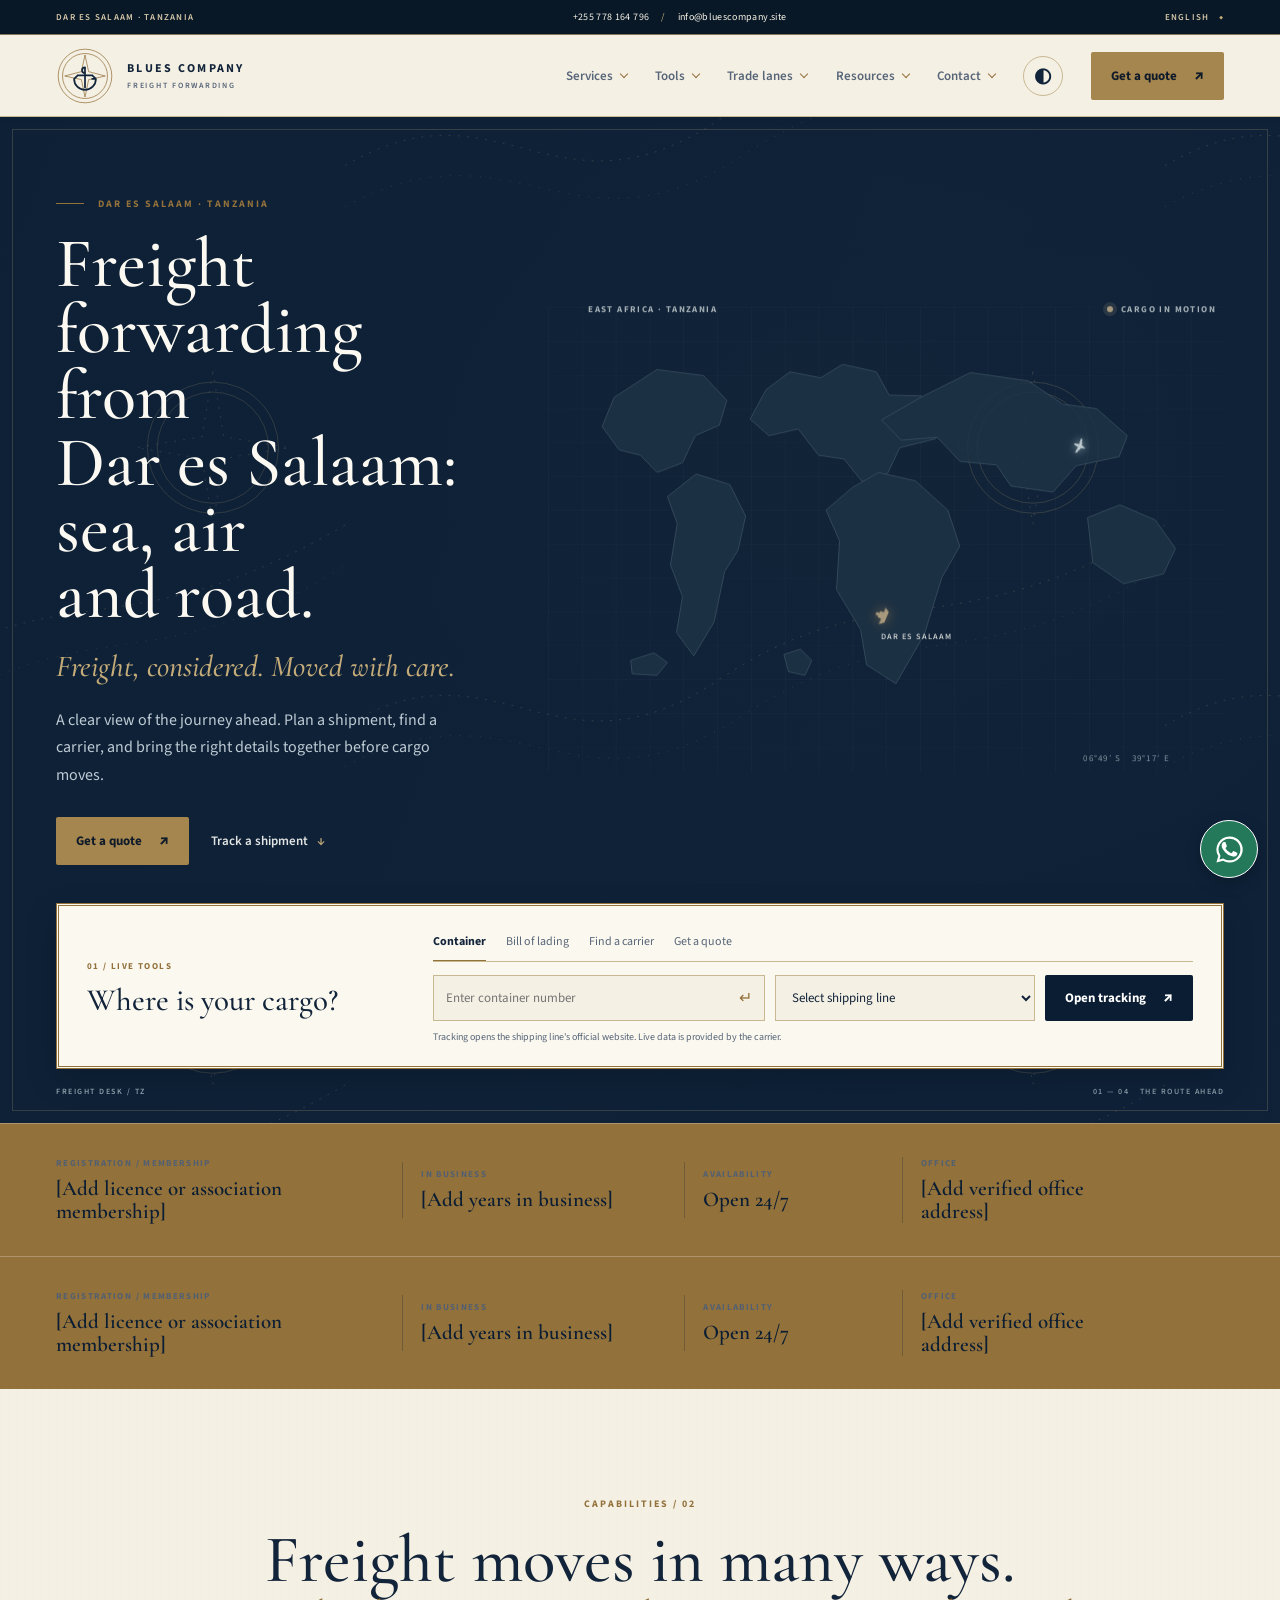
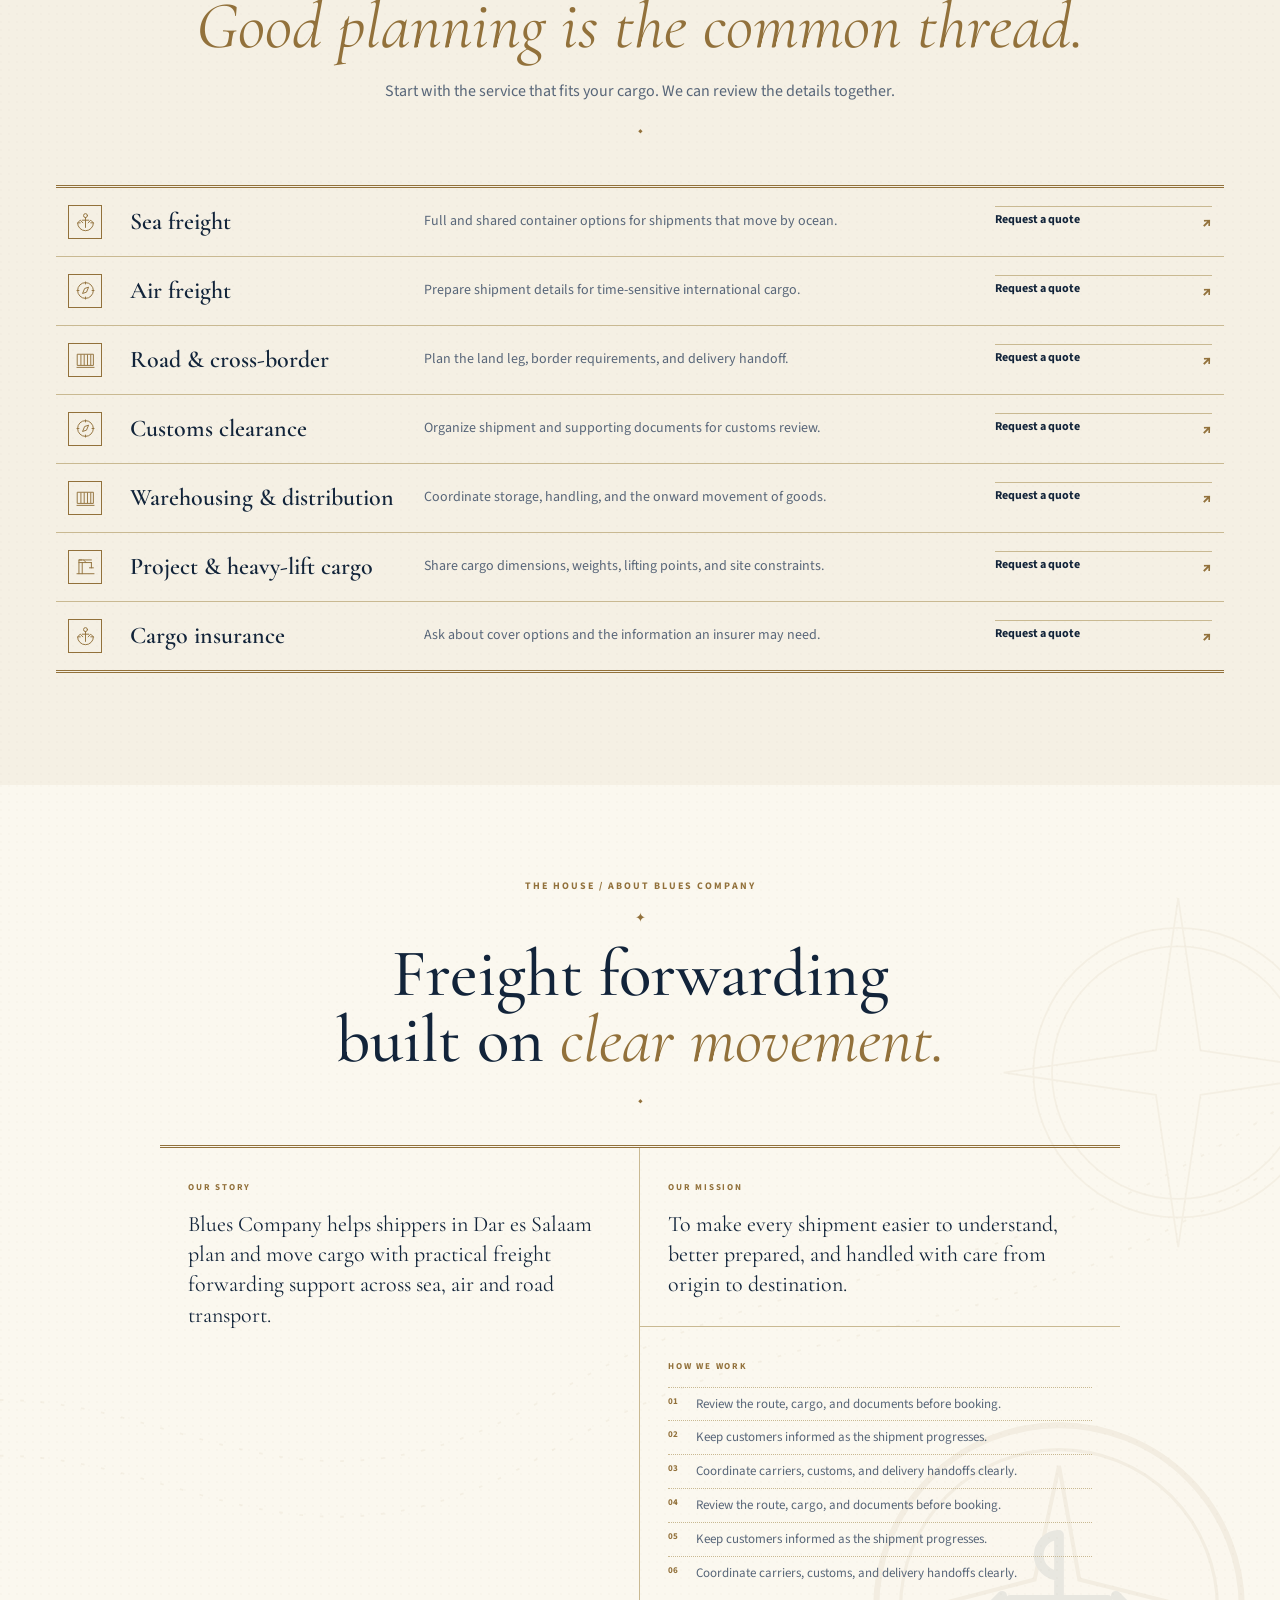
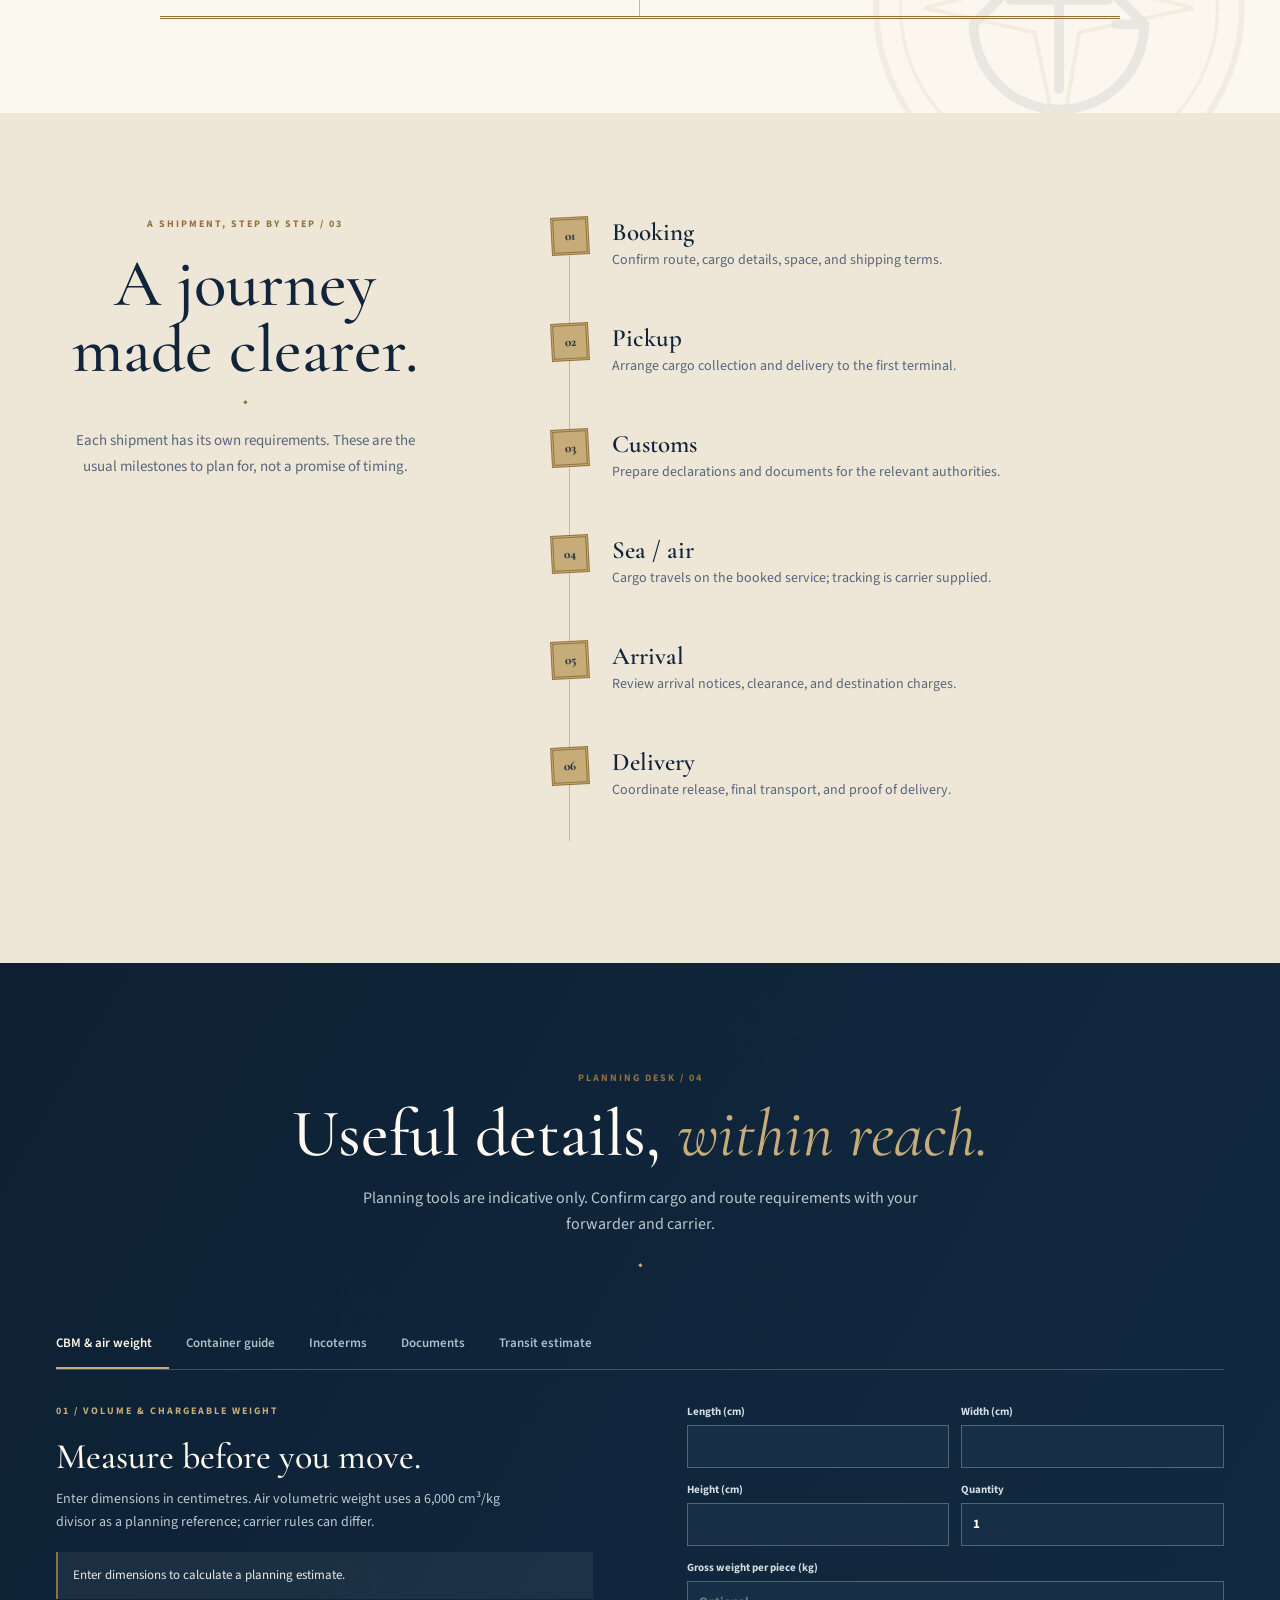
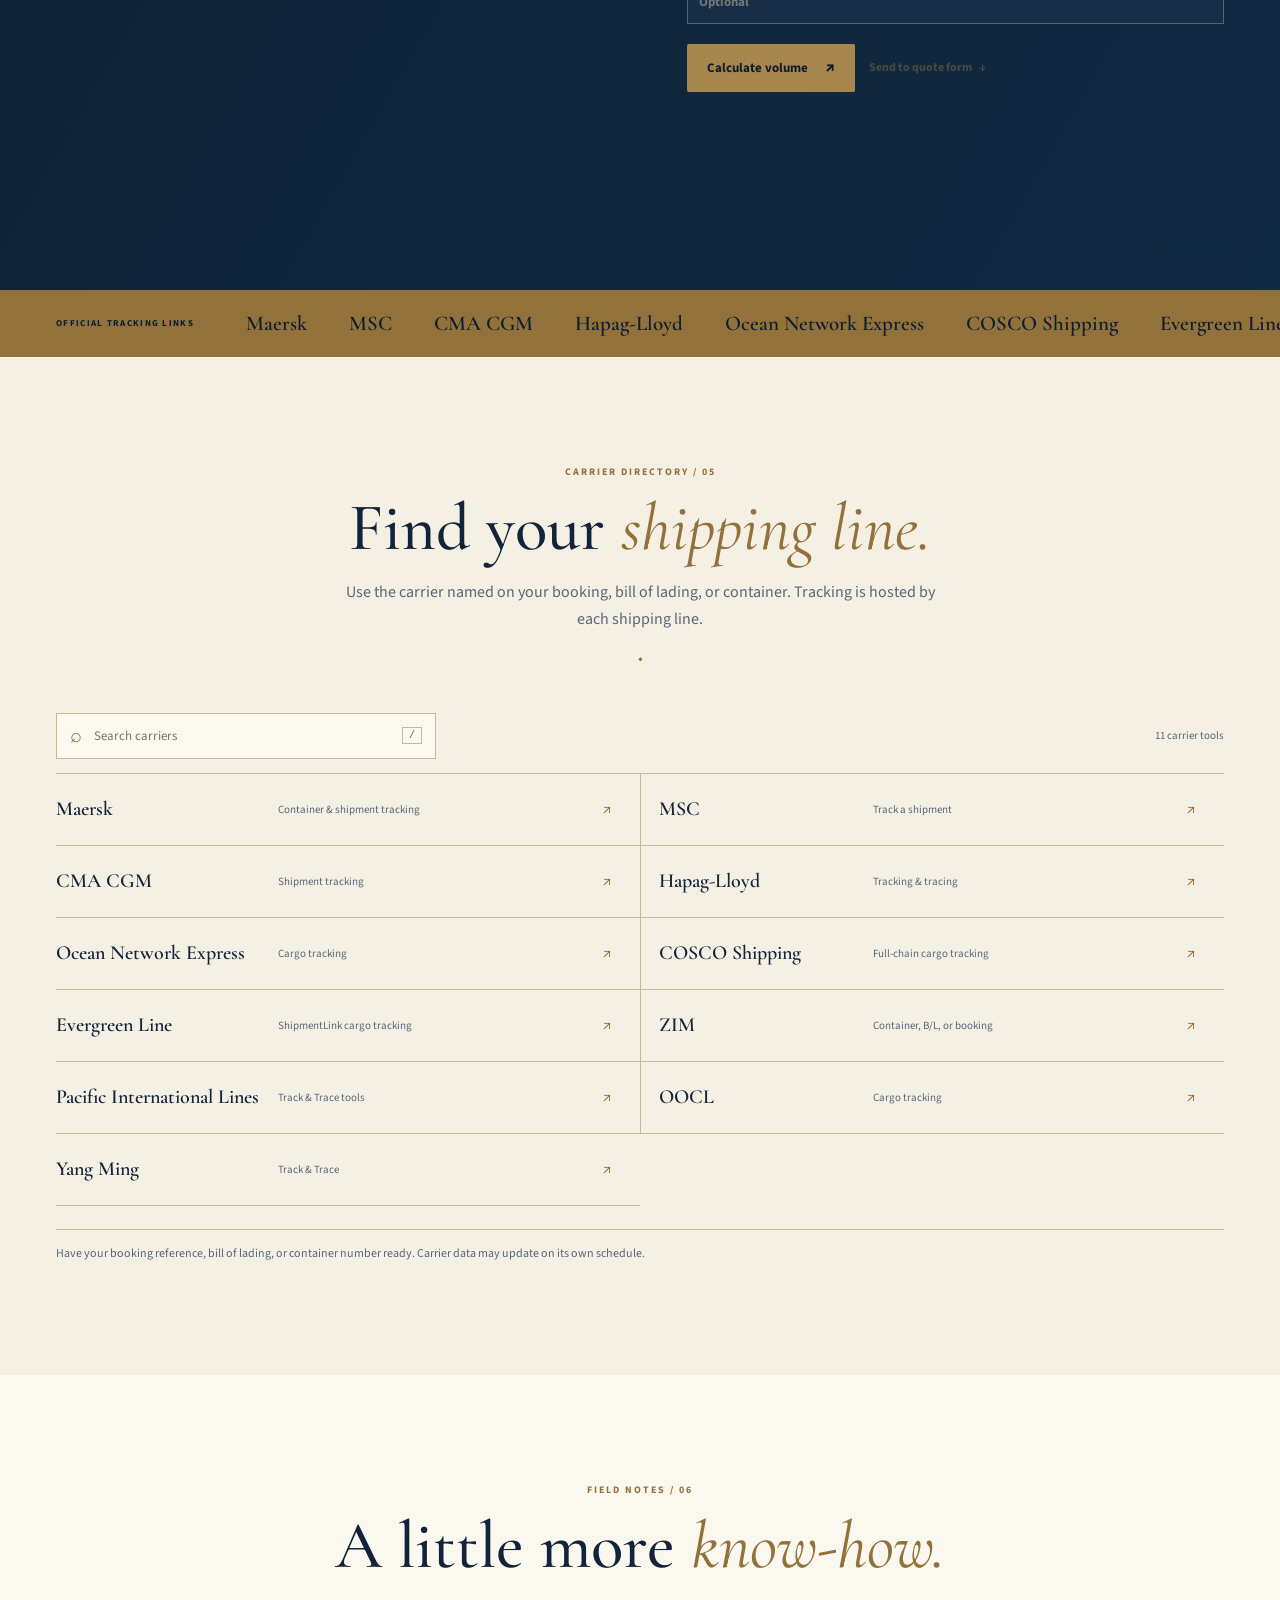
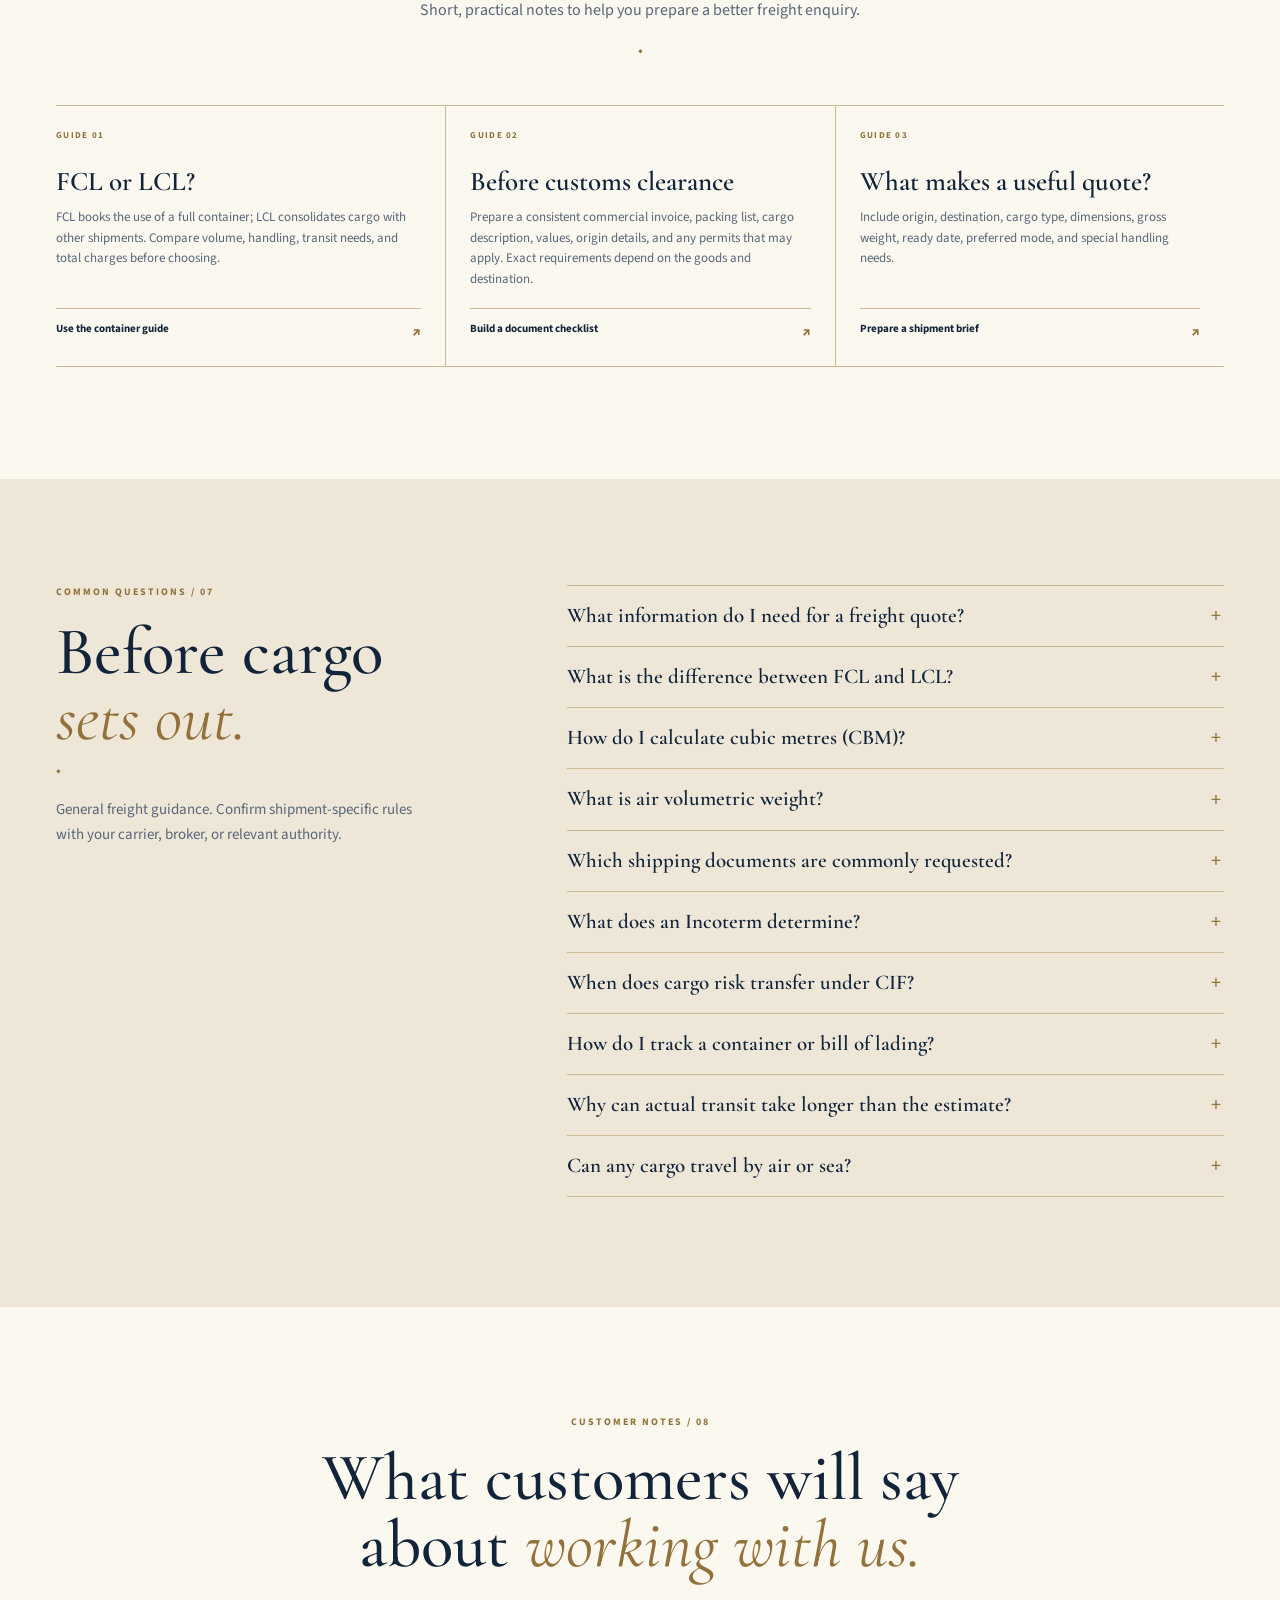
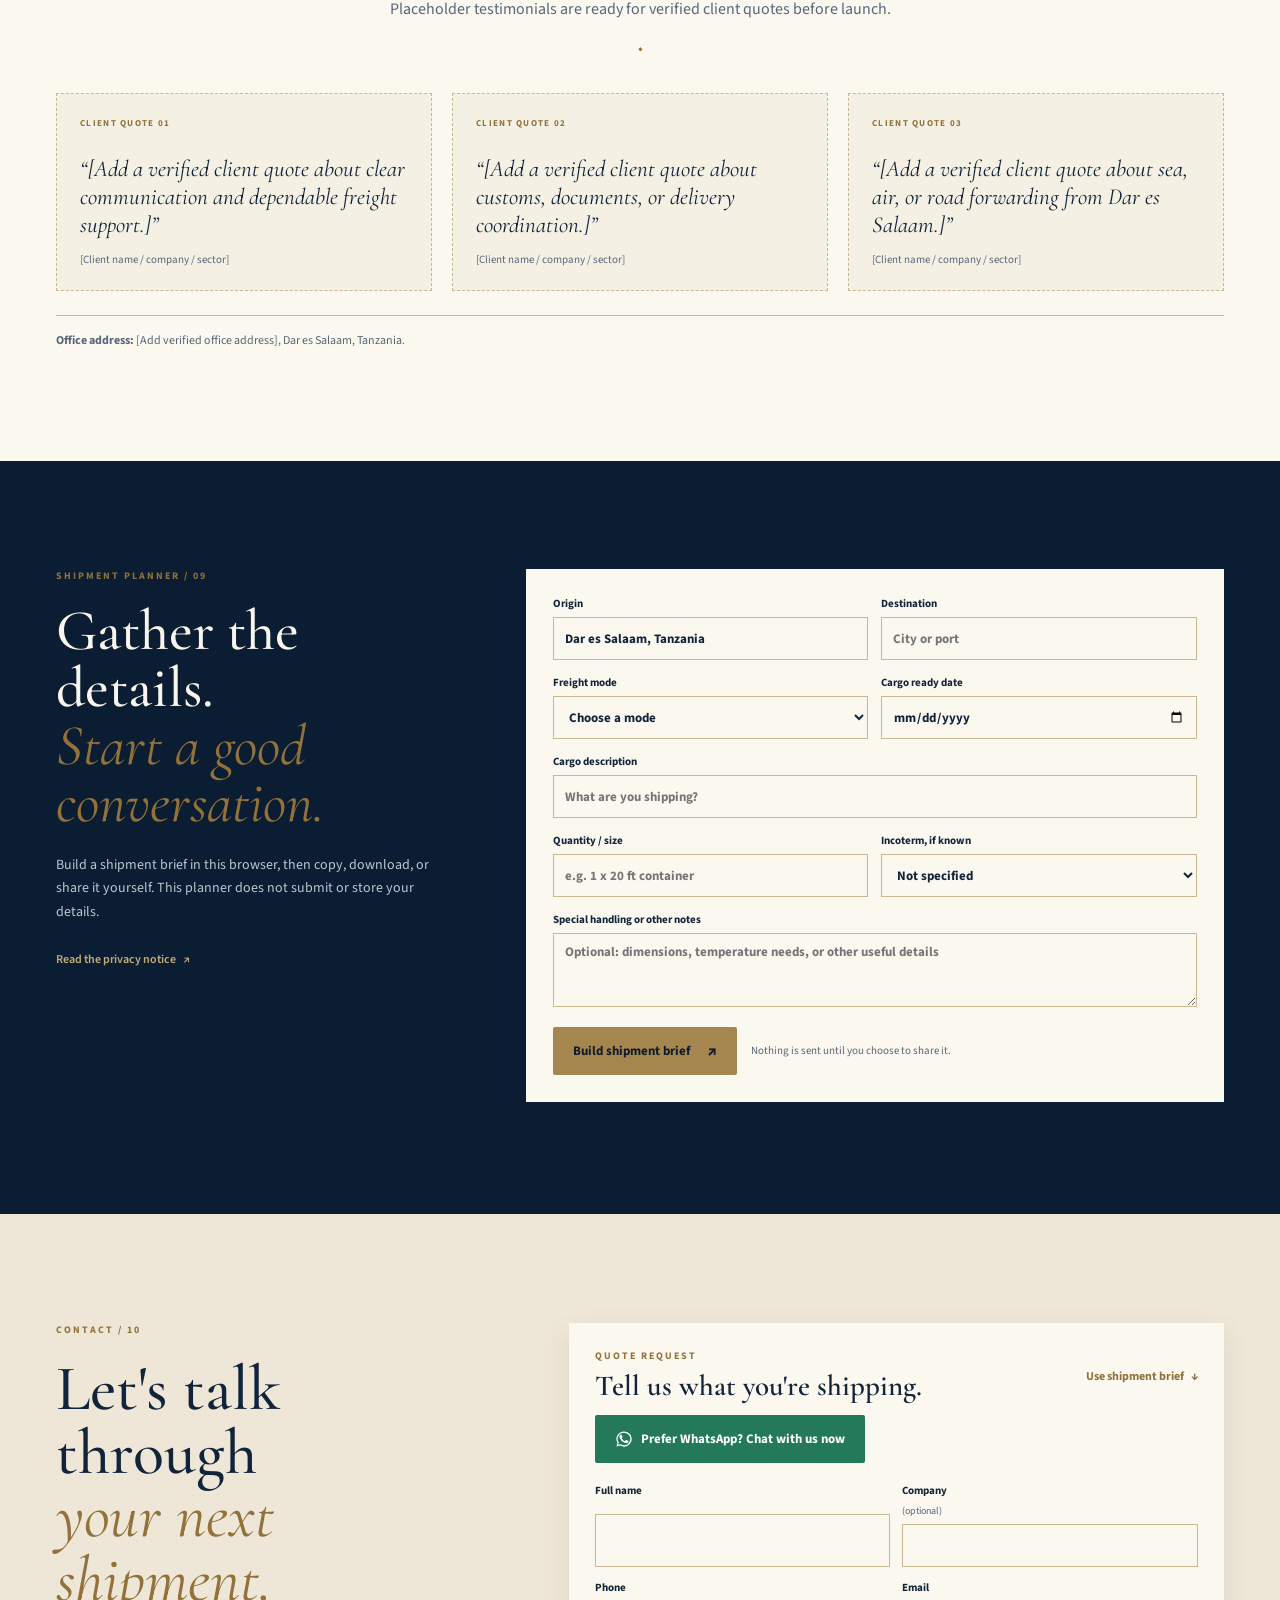
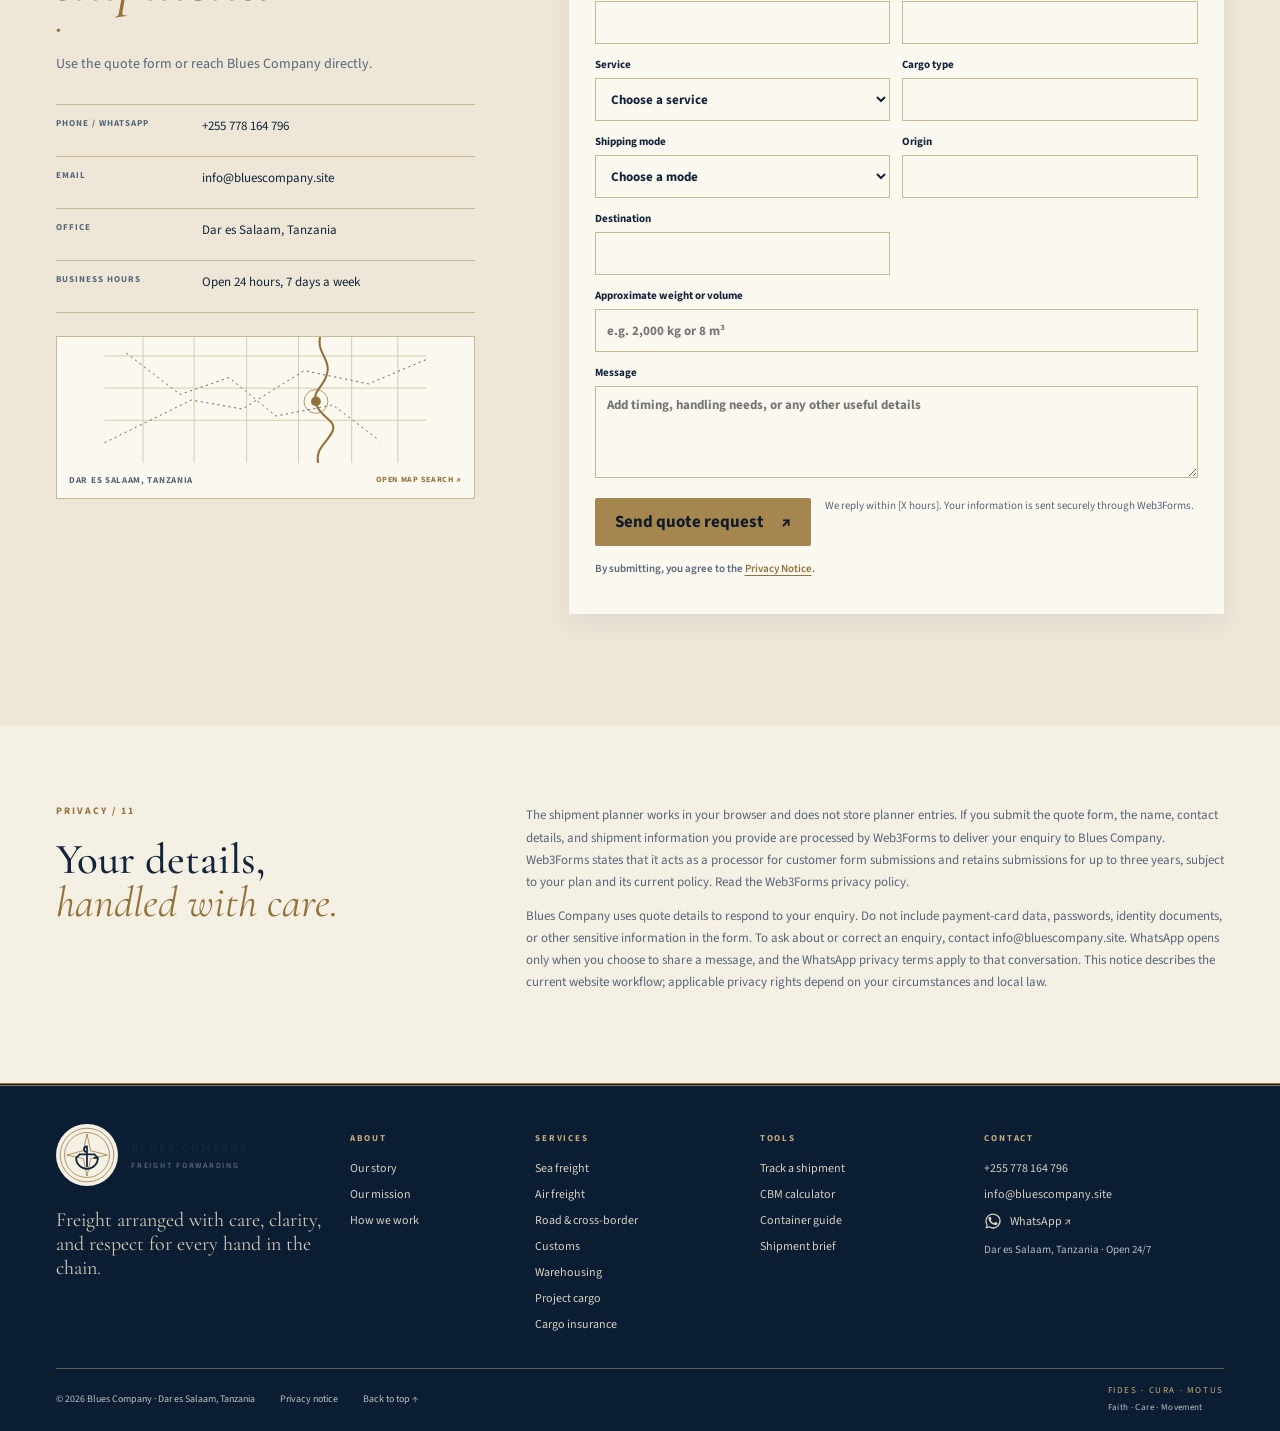
==== index.html @ 4d6bc615 "Update Blues Company freight forwarding website" ====
<!doctype html>
<html lang="en">
  <head>
    <meta charset="utf-8">
    <meta name="viewport" content="width=device-width, initial-scale=1">
    <meta name="theme-color" content="#0b1d32">
    <meta name="description" content="Freight forwarding from Dar es Salaam, Tanzania: sea, air and road freight, customs clearance, warehousing, project cargo and shipment planning with Blues Company.">
    <link rel="canonical" href="https://bluescompany.site/">
    <meta property="og:type" content="website">
    <meta property="og:url" content="https://bluescompany.site/">
    <meta property="og:title" content="Freight Forwarding Dar es Salaam | Sea, Air &amp; Road | Blues Company">
    <meta property="og:description" content="Freight forwarding from Dar es Salaam: sea, air and road freight, customs clearance and shipment planning.">
    <meta property="og:image" content="https://bluescompany.site/images/bc-mark.svg">
    <meta name="twitter:card" content="summary">
    <meta name="twitter:title" content="Freight Forwarding Dar es Salaam | Blues Company">
    <meta name="twitter:description" content="Sea, air and road freight forwarding from Dar es Salaam, Tanzania.">
    <meta name="twitter:image" content="https://bluescompany.site/images/bc-mark.svg">
    <title>Freight Forwarding Dar es Salaam | Sea, Air &amp; Road | Blues Company</title>
    <link rel="icon" type="image/svg+xml" href="data:image/svg+xml,%3Csvg xmlns='http://www.w3.org/2000/svg' viewBox='0 0 64 64'%3E%3Ccircle cx='32' cy='32' r='29' fill='%230b1d32' stroke='%23b28e4c' stroke-width='2'/%3E%3Ccircle cx='32' cy='32' r='24' fill='none' stroke='%23d9c08b'/%3E%3Cpath d='M32 7 36 25 54 32 36 36 32 57 28 36 10 32 28 25Z' fill='none' stroke='%23d9c08b' stroke-width='1.5'/%3E%3Cpath d='M32 23v22m-7-14h14m-7-8a3 3 0 1 0 0 6m-11 5a11 11 0 0 0 22 0h-4m-18 0 4-4m18 4-4-4' fill='none' stroke='%23fffefa' stroke-width='2' stroke-linecap='round' stroke-linejoin='round'/%3E%3C/svg%3E">
    <link rel="preconnect" href="https://fonts.googleapis.com">
    <link rel="preconnect" href="https://fonts.gstatic.com" crossorigin>
    <link href="https://fonts.googleapis.com/css2?family=Cormorant+Garamond:wght@400;500;600;700&family=Source+Sans+3:wght@400;500;600;700&display=swap" rel="stylesheet">
    <link rel="stylesheet" href="styles.css">
    <script src="script.js" defer></script>
    <script type="application/ld+json">
      {
        "@context":"https://schema.org",
        "@graph":[
          {"@type":"LocalBusiness","@id":"https://bluescompany.site/#business","name":"Blues Company","url":"https://bluescompany.site/","description":"Freight forwarding from Dar es Salaam, Tanzania by sea, air and road.","telephone":"+255778164796","email":"info@bluescompany.site","image":"https://bluescompany.site/images/bc-mark.svg","address":{"@type":"PostalAddress","streetAddress":"[Add verified office address]","addressLocality":"Dar es Salaam","addressCountry":"TZ"},"openingHours":"Mo-Su 00:00-23:59","priceRange":"$$"},
          {"@type":"FAQPage","mainEntity":[
            {"@type":"Question","name":"What information do I need for a freight quote?","acceptedAnswer":{"@type":"Answer","text":"Share origin and destination, cargo description, package count, dimensions, gross weight, ready date, desired mode, and any handling or delivery requirements."}},
            {"@type":"Question","name":"What is the difference between FCL and LCL?","acceptedAnswer":{"@type":"Answer","text":"FCL means booking a container for one shipper's cargo. LCL combines smaller consignments from different shippers in a shared container. Availability, handling, cost, and transit vary by lane."}},
            {"@type":"Question","name":"How do I calculate cubic metres (CBM)?","acceptedAnswer":{"@type":"Answer","text":"Convert each package's length, width, and height to metres, multiply them, then multiply by the number of identical packages. Add package volumes together for the shipment total."}},
            {"@type":"Question","name":"How do I track a container or bill of lading?","acceptedAnswer":{"@type":"Answer","text":"Identify the shipping line from your booking or transport document, then enter the reference on that carrier's official tracking portal. This site links to carrier tools but does not provide live tracking data."}},
            {"@type":"Question","name":"Why can actual transit take longer than the estimate?","acceptedAnswer":{"@type":"Answer","text":"Port congestion, vessel schedules, transshipment, weather, customs processing, inspections, and inland delivery can affect total time."}}
          ]}
        ]
      }
    </script>
  </head>
  <body>
    <a class="skip-link" href="#main">Skip to content</a>
    <div class="page-loader" id="page-loader" aria-hidden="true"><img src="images/bc-mark.svg" alt=""><span>BLUES COMPANY</span><i></i></div>
    <div class="topbar"><div class="page-wrap topbar-inner"><span class="topbar-note">DAR ES SALAAM · TANZANIA</span><div class="topbar-contact"><a href="tel:+255778164796">+255 778 164 796</a><span aria-hidden="true">/</span><a href="mailto:info@bluescompany.site">info@bluescompany.site</a></div><span class="topbar-locale" aria-label="Current language: English">ENGLISH <i aria-hidden="true">◆</i></span></div></div>
    <header class="site-header" id="top">
      <a class="wordmark" href="#home" aria-label="Blues Company home"><svg class="house-crest" viewBox="0 0 80 80" role="img" aria-label="Blues Company compass and anchor crest"><circle class="crest-outer" cx="40" cy="40" r="37"/><circle class="crest-inner" cx="40" cy="40" r="31"/><path class="crest-compass" d="m40 11 5 23 23 6-23 5-5 24-5-24-23-5 23-6z"/><path class="crest-anchor" d="M40 28v28m-9-17h18m-9-11a4 4 0 1 0 0 8m-15 8a15 15 0 0 0 30 0h-5m-25 0 5-5m25 5-5-5"/></svg><span><strong>BLUES COMPANY</strong><small>FREIGHT FORWARDING</small></span></a>
      <button class="menu-toggle" id="menu-toggle" type="button" aria-expanded="false" aria-controls="site-nav" aria-label="Open navigation"><span></span><span></span></button>
      <nav class="site-nav" id="site-nav" aria-label="Main navigation">
        <details class="nav-mega"><summary>Services</summary><div class="mega-panel"><div><small>FREIGHT SERVICES</small><a href="#sea-freight">Sea freight</a><a href="#air-freight">Air freight</a><a href="#road-cross-border">Road &amp; cross-border</a></div><div><small>SUPPORT</small><a href="#customs-clearance">Customs clearance</a><a href="#warehousing-distribution">Warehousing &amp; distribution</a><a href="#project-cargo">Project &amp; insurance</a></div><p>Forwarding support for sea, air, road, customs, storage, and specialist cargo.</p></div></details>
        <details class="nav-mega"><summary>Tools</summary><div class="mega-panel"><div><small>PLAN &amp; TRACK</small><a href="#track">Carrier tracking</a><a href="#tools">CBM calculator</a><a href="#tools">Container guide</a></div><div><small>PREPARE</small><a href="#shipment-brief">Shipment brief</a><a href="#tools">Documents checklist</a><a href="#contact">Quote request</a></div><p>Practical references for preparing a clear quote request.</p></div></details>
        <details class="nav-mega"><summary>Trade lanes</summary><div class="mega-panel"><div><small>ROUTE PLANNING</small><a href="#contact">Ask about a route</a><a href="#carriers">Carrier directory</a></div><div><small>SHIPMENT MODES</small><a href="#sea-freight">Sea freight</a><a href="#air-freight">Air freight</a><a href="#road-cross-border">Road &amp; cross-border</a></div><p>Share your origin and destination for a route review.</p></div></details>
        <details class="nav-mega"><summary>Resources</summary><div class="mega-panel"><div><small>FIELD NOTES</small><a href="#about">About Blues Company</a><a href="#resources">Freight guides</a></div><div><small>ANSWERS</small><a href="#faq">Frequently asked questions</a><a href="#privacy">Privacy notice</a></div><p>General freight guidance. Confirm shipment-specific details with your carrier and broker.</p></div></details>
        <details class="nav-mega contact-mega"><summary>Contact</summary><div class="mega-panel"><div><small>CALL / WHATSAPP</small><a href="tel:+255778164796">+255 778 164 796</a><a href="https://wa.me/255778164796" target="_blank" rel="noopener noreferrer">Chat on WhatsApp ↗</a></div><div><small>EMAIL</small><a href="mailto:info@bluescompany.site">info@bluescompany.site</a><a href="#contact">Quote request form ↓</a></div><p>Reach Blues Company in Dar es Salaam, Tanzania.</p></div></details>
        <button class="theme-toggle" id="theme-toggle" type="button" aria-label="Switch to dark theme" title="Switch theme"><span aria-hidden="true">◐</span></button>
        <a class="button button-gold nav-quote" href="#contact">Get a quote <span aria-hidden="true">↗</span></a>
      </nav>
    </header>
    <main id="main">
      <section class="hero" id="home" aria-labelledby="hero-title">
        <div class="hero-inner page-wrap">
          <div class="hero-copy" data-reveal><p class="eyebrow"><span class="eyebrow-rule"></span> DAR ES SALAAM · TANZANIA</p><h1 id="hero-title">Freight forwarding from<br>Dar es Salaam: sea, air<br>and road.<span class="hero-subline">Freight, considered. Moved with care.</span></h1><p class="hero-intro">A clear view of the journey ahead. Plan a shipment, find a carrier, and bring the right details together before cargo moves.</p><div class="hero-actions"><a class="button button-gold" href="#contact">Get a quote <span aria-hidden="true">↗</span></a><a class="quiet-link" href="#track">Track a shipment <span aria-hidden="true">↓</span></a></div></div>
          <div class="hero-visual" id="hero-visual" aria-label="Illustrative map centered on Dar es Salaam, Tanzania"><div class="map-caption"><span>EAST AFRICA · TANZANIA</span><span class="live-mark"><i></i> CARGO IN MOTION</span></div>
            <svg class="trade-map" viewBox="0 0 900 620" role="img" aria-labelledby="map-title map-desc" preserveAspectRatio="xMidYMid meet"><title id="map-title">Illustrated map of global freight routes</title><desc id="map-desc">Stylized continent shapes centered on East Africa; no specific trade lanes are shown.</desc><defs><pattern id="map-grid" width="45" height="45" patternUnits="userSpaceOnUse"><path d="M45 0H0V45" fill="none" stroke="currentColor" stroke-opacity=".12" stroke-width="1"/></pattern></defs><rect width="900" height="620" fill="url(#map-grid)"/><g class="land-mass"><path d="M88 120 145 83 207 91 238 124 228 157 196 171 179 207 145 220 123 197 95 190 72 159Z"/><path d="m197 222 45 14 21 42-10 45-18 29-14 67-27 45-23-31 8-48-16-42 9-55-13-36Z"/><path d="m290 110 32-24 41 8 29-18 45 10 17 31 43 1 32 22-13 35-48 12-16 34-34 11-24-30-34-5-27-35-39 9-25-22Z"/><path d="m405 240 35-20 49 11 43 39 16 48-24 42-23 75-38 66-39-25-8-47-32-53 4-65-18-41Z"/><path d="m498 119 64-32 77 11 46 31 45 6 41 36-11 28-57 12-31 35-56-8-19-28-49-5-30-32-48 4-26-27Z"/><path d="m718 280 43-17 47 20 27 38-16 34-53 13-41-28Z"/><path d="m110 470 31-10 18 13-14 17-33-2Z"/><path d="m314 462 22-7 15 15-9 20-22-5Z"/></g><g class="route-layer" fill="none"><path class="trade-route sea-route" data-route="dar-dubai" d="M443 410 C472 342 520 268 587 208"/><path class="trade-route sea-route" data-route="shanghai-dar" d="M708 185 C680 252 614 322 540 373 S475 407 443 410"/><path class="trade-route air-route" data-route="dar-dubai" d="M443 410 Q515 282 587 208"/><path class="trade-route sea-route route-secondary" data-route="europe-dar" d="M394 188 C416 260 436 340 443 410"/></g><g class="port-markers"><circle cx="443" cy="410" r="6"/><circle cx="587" cy="208" r="6"/><circle cx="708" cy="185" r="6"/><circle cx="394" cy="188" r="6"/></g><g class="map-labels"><text x="443" y="442">DAR ES SALAAM</text><text x="596" y="198">DUBAI</text><text x="716" y="179">SHANGHAI</text><text x="352" y="176">EUROPE</text></g><g class="moving-vessel" aria-hidden="true"><path d="M-12 2h24l-4 6h-15zM-4-3h9v5h-9zM-2-7h4v4h-4z"/></g><g class="moving-aircraft" aria-hidden="true"><path d="m0-8 2 6 8 3v2L2 2 1 8h-2l-1-6-8 1V1l8-3 2-6z"/></g></svg><div class="visual-coordinate">06°49′ S &nbsp; 39°17′ E</div>
          </div>
        </div>
        <div class="hero-track page-wrap" id="track" data-reveal>
          <div class="track-title"><span class="track-index">01 / LIVE TOOLS</span><h2>Where is your cargo?</h2></div>
          <div class="track-workspace">
            <div class="track-tabs" role="tablist" aria-label="Choose tracking method">
              <button type="button" class="track-tab is-active" id="tab-container" role="tab" aria-selected="true" aria-controls="tracking-form" data-track-mode="container">Container</button>
              <button type="button" class="track-tab" id="tab-bl" role="tab" aria-selected="false" aria-controls="tracking-form" data-track-mode="bl">Bill of lading</button>
              <button type="button" class="track-tab" id="tab-carrier" role="tab" aria-selected="false" aria-controls="tracking-form" data-track-mode="carrier">Find a carrier</button>
              <button type="button" class="track-tab" id="tab-quote" role="tab" aria-selected="false" aria-controls="quote-shortcut" data-track-mode="quote">Get a quote</button>
            </div>
            <form class="tracking-form" id="tracking-form" role="tabpanel" aria-labelledby="tab-container">
              <label class="tracking-reference" for="tracking-reference"><span class="sr-only" id="tracking-label">Container number</span><input id="tracking-reference" name="reference" placeholder="Enter container number" autocomplete="off"><span class="input-corner" aria-hidden="true">↵</span></label>
              <label class="tracking-carrier" for="tracking-carrier"><span class="sr-only">Shipping line</span><select id="tracking-carrier" name="carrier"><option value="">Select shipping line</option></select></label>
              <button class="button button-navy" type="submit">Open tracking <span aria-hidden="true">↗</span></button>
            </form>
            <div class="quote-track-panel" id="quote-shortcut" role="tabpanel" aria-labelledby="tab-quote" hidden><p>Share your route and cargo details to start a quote request.</p><a class="button button-gold" href="#contact">Go to quote form <span aria-hidden="true">↓</span></a></div>
            <p class="track-disclaimer" id="tracking-status" role="status">Tracking opens the shipping line's official website. Live data is provided by the carrier.</p>
          </div>
        </div>
        <div class="hero-bottom page-wrap"><span>FREIGHT DESK / TZ</span><span>01 — 04 &nbsp; THE ROUTE AHEAD</span></div>
      </section>

      <section class="trust-strip" aria-label="Blues Company trust details">
        <div class="page-wrap trust-grid">
          <div><span class="trust-label">REGISTRATION / MEMBERSHIP</span><strong>[Add licence or association membership]</strong></div>
          <div><span class="trust-label">IN BUSINESS</span><strong>[Add years in business]</strong></div>
          <div><span class="trust-label">AVAILABILITY</span><strong>Open 24/7</strong></div>
          <div><span class="trust-label">OFFICE</span><strong>[Add verified office address]</strong></div>
        </div>
      </section>

      <section class="trust-strip" aria-label="Blues Company trust details">
        <div class="page-wrap trust-grid">
          <div><span class="trust-label">REGISTRATION / MEMBERSHIP</span><strong>[Add licence or association membership]</strong></div>
          <div><span class="trust-label">IN BUSINESS</span><strong>[Add years in business]</strong></div>
          <div><span class="trust-label">AVAILABILITY</span><strong>Open 24/7</strong></div>
          <div><span class="trust-label">OFFICE</span><strong>[Add verified office address]</strong></div>
        </div>
      </section>
      <section class="section services-section" id="services" aria-labelledby="services-title"><div class="page-wrap"><div class="section-heading" data-reveal><p class="eyebrow">CAPABILITIES / 02</p><h2 id="services-title">Freight moves in many ways.<br><em>Good planning is the common thread.</em></h2><p class="section-lede">Start with the service that fits your cargo. We can review the details together.</p></div><div class="service-grid">
        <article class="service-card service-anchor" id="sea-freight" data-reveal><span class="service-icon">01</span><h3>Sea freight</h3><p>Full and shared container options for shipments that move by ocean.</p><button class="service-quote" type="button" data-service="Sea freight">Request a quote <span>↗</span></button></article><article class="service-card service-anchor" id="air-freight" data-reveal><span class="service-icon">02</span><h3>Air freight</h3><p>Prepare shipment details for time-sensitive international cargo.</p><button class="service-quote" type="button" data-service="Air freight">Request a quote <span>↗</span></button></article><article class="service-card service-anchor" id="road-cross-border" data-reveal><span class="service-icon">03</span><h3>Road &amp; cross-border</h3><p>Plan the land leg, border requirements, and delivery handoff.</p><button class="service-quote" type="button" data-service="Road and cross-border transport">Request a quote <span>↗</span></button></article><article class="service-card service-anchor" id="customs-clearance" data-reveal><span class="service-icon">04</span><h3>Customs clearance</h3><p>Organize shipment and supporting documents for customs review.</p><button class="service-quote" type="button" data-service="Customs clearance">Request a quote <span>↗</span></button></article><article class="service-card service-anchor" id="warehousing-distribution" data-reveal><span class="service-icon">05</span><h3>Warehousing &amp; distribution</h3><p>Coordinate storage, handling, and the onward movement of goods.</p><button class="service-quote" type="button" data-service="Warehousing and distribution">Request a quote <span>↗</span></button></article><article class="service-card service-anchor" id="project-cargo" data-reveal><span class="service-icon">06</span><h3>Project &amp; heavy-lift cargo</h3><p>Share cargo dimensions, weights, lifting points, and site constraints.</p><button class="service-quote" type="button" data-service="Project and heavy-lift cargo">Request a quote <span>↗</span></button></article><article class="service-card service-anchor" id="cargo-insurance" data-reveal><span class="service-icon">07</span><h3>Cargo insurance</h3><p>Ask about cover options and the information an insurer may need.</p><button class="service-quote" type="button" data-service="Cargo insurance">Request a quote <span>↗</span></button></article>
      </div></div></section>
      <section class="about-section section" id="about" aria-labelledby="about-title"><div class="page-wrap"><div class="section-heading section-heading-centered" data-reveal><p class="eyebrow">THE HOUSE / ABOUT BLUES COMPANY</p><span class="ornament" aria-hidden="true">✦</span><h2 id="about-title">Freight forwarding built on <em>clear movement.</em></h2></div><div class="about-ledger"><div class="about-story"><span class="ledger-label">OUR STORY</span><p id="about-story">Blues Company helps shippers in Dar es Salaam plan and move cargo with practical freight forwarding support across sea, air and road transport.</p></div><div class="about-mission"><span class="ledger-label">OUR MISSION</span><p id="about-mission">To make every shipment easier to understand, better prepared, and handled with care from origin to destination.</p></div><div class="about-promises"><span class="ledger-label">HOW WE WORK</span><ol id="about-promises"><li>Review the route, cargo, and documents before booking.</li><li>Keep customers informed as the shipment progresses.</li><li>Coordinate carriers, customs, and delivery handoffs clearly.</li></ol></div></div></div></section>
      <section class="journey-section" id="how-it-works" aria-labelledby="journey-title"><div class="page-wrap journey-layout"><div class="journey-intro" data-reveal><p class="eyebrow">A SHIPMENT, STEP BY STEP / 03</p><h2 id="journey-title">A journey made clearer.</h2><p>Each shipment has its own requirements. These are the usual milestones to plan for, not a promise of timing.</p></div><ol class="journey-timeline" id="journey-timeline"><li data-reveal><span>01</span><div><h3>Booking</h3><p>Confirm route, cargo details, space, and shipping terms.</p></div></li><li data-reveal><span>02</span><div><h3>Pickup</h3><p>Arrange cargo collection and delivery to the first terminal.</p></div></li><li data-reveal><span>03</span><div><h3>Customs</h3><p>Prepare declarations and documents for the relevant authorities.</p></div></li><li data-reveal><span>04</span><div><h3>Sea / air</h3><p>Cargo travels on the booked service; tracking is carrier supplied.</p></div></li><li data-reveal><span>05</span><div><h3>Arrival</h3><p>Review arrival notices, clearance, and destination charges.</p></div></li><li data-reveal><span>06</span><div><h3>Delivery</h3><p>Coordinate release, final transport, and proof of delivery.</p></div></li></ol></div></section>
      <section class="tool-suite" id="tools" aria-labelledby="tools-title"><div class="page-wrap"><div class="section-heading section-heading-light" data-reveal><p class="eyebrow">PLANNING DESK / 04</p><h2 id="tools-title">Useful details, <em>within reach.</em></h2><p class="section-lede">Planning tools are indicative only. Confirm cargo and route requirements with your forwarder and carrier.</p></div>
        <div class="tool-nav" role="tablist" aria-label="Freight planning tools"><button class="tool-tab is-active" role="tab" aria-selected="true" aria-controls="tool-cbm" id="tool-tab-cbm" data-tool="cbm">CBM &amp; air weight</button><button class="tool-tab" role="tab" aria-selected="false" aria-controls="tool-containers" id="tool-tab-containers" data-tool="containers">Container guide</button><button class="tool-tab" role="tab" aria-selected="false" aria-controls="tool-incoterms" id="tool-tab-incoterms" data-tool="incoterms">Incoterms</button><button class="tool-tab" role="tab" aria-selected="false" aria-controls="tool-checklist" id="tool-tab-checklist" data-tool="checklist">Documents</button><button class="tool-tab" role="tab" aria-selected="false" aria-controls="tool-transit" id="tool-tab-transit" data-tool="transit">Transit estimate</button></div>
        <div class="tool-panels">
          <section class="tool-panel is-active" id="tool-cbm" role="tabpanel" aria-labelledby="tool-tab-cbm"><div class="tool-copy"><p class="eyebrow">01 / VOLUME &amp; CHARGEABLE WEIGHT</p><h3>Measure before you move.</h3><p>Enter dimensions in centimetres. Air volumetric weight uses a 6,000 cm³/kg divisor as a planning reference; carrier rules can differ.</p><div class="tool-result" id="cbm-result" role="status" aria-live="polite">Enter dimensions to calculate a planning estimate.</div></div><form class="tool-form" id="cbm-form"><div class="field-grid"><label>Length (cm)<input name="length" type="number" min="1" step="any" required></label><label>Width (cm)<input name="width" type="number" min="1" step="any" required></label><label>Height (cm)<input name="height" type="number" min="1" step="any" required></label><label>Quantity<input name="quantity" type="number" min="1" step="1" value="1" required></label><label class="span-wide">Gross weight per piece (kg)<input name="weight" type="number" min="0" step="any" placeholder="Optional"></label></div><div class="tool-actions"><button class="button button-gold" type="submit">Calculate volume <span>↗</span></button><button class="text-button" type="button" id="cbm-send" disabled>Send to quote form <span>↓</span></button></div></form></section>
          <section class="tool-panel" id="tool-containers" role="tabpanel" aria-labelledby="tool-tab-containers" hidden><div class="tool-copy"><p class="eyebrow">02 / CONTAINER GUIDE</p><h3>Choose a starting size.</h3><p>Interior measurements and usable volume vary by manufacturer. Allow for packing, door clearance, weight limits, and cargo shape.</p><label class="select-label" for="container-helper">Approximate shipment volume</label><select id="container-helper"><option value="">Choose volume</option><option value="15">Up to 15 m³</option><option value="28">15–28 m³</option><option value="55">28–55 m³</option><option value="70">55–70 m³</option><option value="90">More than 70 m³</option></select><p class="tool-result" id="container-recommendation" role="status" aria-live="polite">A rough guide only. Ask a forwarder to check weight and loading.</p></div><div class="container-options"><article><svg viewBox="0 0 180 64" role="img" aria-label="20 foot container diagram"><rect x="4" y="12" width="130" height="39"/><path d="M18 13v37m13-37v37m13-37v37m13-37v37m13-37v37m13-37v37m13-37v37m13-37v37m13-37v37"/><path d="M134 12h29v39h-29"/></svg><h4>20 ft standard</h4><p>About 33 m³ internal volume</p><small>Approx. 5.9 × 2.35 × 2.39 m</small></article><article><svg viewBox="0 0 180 64" role="img" aria-label="40 foot container diagram"><rect x="4" y="12" width="158" height="39"/><path d="M18 13v37m13-37v37m13-37v37m13-37v37m13-37v37m13-37v37m13-37v37m13-37v37m13-37v37m13-37v37m13-37v37"/><path d="M162 12h12v39h-12"/></svg><h4>40 ft standard</h4><p>About 67 m³ internal volume</p><small>Approx. 12.0 × 2.35 × 2.39 m</small></article><article><svg viewBox="0 0 180 64" role="img" aria-label="40 foot high cube container diagram"><rect x="4" y="7" width="158" height="44"/><path d="M18 8v42m13-42v42m13-42v42m13-42v42m13-42v42m13-42v42m13-42v42m13-42v42m13-42v42m13-42v42m13-42v42"/><path d="M162 7h12v44h-12"/></svg><h4>40 ft high cube</h4><p>About 76 m³ internal volume</p><small>Approx. 12.0 × 2.35 × 2.69 m</small></article><p class="guide-caveat">Capacities and dimensions are approximate; payload limits depend on the equipment and route.</p></div></section>
          <section class="tool-panel" id="tool-incoterms" role="tabpanel" aria-labelledby="tool-tab-incoterms" hidden><div class="tool-copy"><p class="eyebrow">03 / INCOTERMS® OVERVIEW</p><h3>Know where duties change hands.</h3><p>Choose a term to see a simplified allocation. Incoterms® 2020 rules are detailed; use the exact named place and rule in your contract.</p><div class="incoterm-visual" id="incoterm-visual"><span class="seller-progress"></span><span class="risk-transfer"></span><div class="stage-labels"><span>Seller premises</span><span>Origin</span><span>Main carriage</span><span>Destination</span></div></div><p class="tool-result" id="incoterm-summary" aria-live="polite"></p></div><div class="incoterm-picker"><label for="incoterm-select">Select a term</label><select id="incoterm-select"><option>EXW</option><option>FCA</option><option>FOB</option><option>CFR</option><option>CIF</option><option>CPT</option><option>CIP</option><option>DAP</option><option>DPU</option><option>DDP</option></select><div class="responsibility-legend"><span><i class="seller-key"></i> Seller's cost responsibility</span><span><i class="risk-key"></i> Risk transfers to buyer</span></div><p class="tool-footnote">FOB, CFR, and CIF are intended for sea and inland waterway transport. Consider FCA, CPT, or CIP for containerized or multimodal cargo.</p></div></section>
          <section class="tool-panel" id="tool-checklist" role="tabpanel" aria-labelledby="tool-tab-checklist" hidden><div class="tool-copy"><p class="eyebrow">04 / DOCUMENTS CHECKLIST</p><h3>Start with the paperwork.</h3><p>Generate a general checklist, then confirm exact requirements with the destination customs authority, carrier, and broker.</p><div class="tool-actions"><button class="button button-navy" type="button" id="print-checklist">Print checklist <span>⎙</span></button></div></div><form class="checklist-controls" id="checklist-form"><label for="checklist-direction">Movement<select id="checklist-direction"><option value="export">Export</option><option value="import">Import</option></select></label><label for="checklist-mode">Mode<select id="checklist-mode"><option value="sea">Sea freight</option><option value="air">Air freight</option></select></label><fieldset class="checklist-items" id="checklist-items"><legend>Common documents to review</legend></fieldset></form></section>
          <section class="tool-panel" id="tool-transit" role="tabpanel" aria-labelledby="tool-tab-transit" hidden><div class="tool-copy"><p class="eyebrow">05 / INDICATIVE TRANSIT TIME</p><h3>Set a planning window.</h3><p>Sea transit ranges are approximate port-to-port estimates, not schedules or delivery promises. Customs, connections, and service changes affect actual times.</p><div class="transit-result" id="transit-result" aria-live="polite"><strong>Choose a configured route</strong><span>Indicative range appears here.</span></div></div><div class="transit-picker"><label for="transit-route">Trade lane</label><select id="transit-route"><option value="">Choose a route</option></select><p class="tool-footnote">Edit ranges in CONFIG at the top of script.js. Always verify current schedules with the carrier.</p></div></section>
        </div>
      </div></section>
      <section class="carrier-marquee" aria-hidden="true"><div class="marquee-label">OFFICIAL TRACKING LINKS</div><div class="marquee-window"><div class="marquee-track" id="carrier-marquee"><span>Maersk</span><span>MSC</span><span>CMA CGM</span><span>Hapag-Lloyd</span><span>Ocean Network Express</span><span>COSCO Shipping</span><span>Evergreen Line</span><span>ZIM</span><span>Pacific International Lines</span><span>OOCL</span><span>Yang Ming</span><span aria-hidden="true">Maersk</span><span aria-hidden="true">MSC</span><span aria-hidden="true">CMA CGM</span><span aria-hidden="true">Hapag-Lloyd</span><span aria-hidden="true">Ocean Network Express</span><span aria-hidden="true">COSCO Shipping</span><span aria-hidden="true">Evergreen Line</span><span aria-hidden="true">ZIM</span><span aria-hidden="true">Pacific International Lines</span><span aria-hidden="true">OOCL</span><span aria-hidden="true">Yang Ming</span></div></div></section>
      <section class="section carriers-section" id="carriers" aria-labelledby="carriers-title"><div class="page-wrap"><div class="section-heading" data-reveal><p class="eyebrow">CARRIER DIRECTORY / 05</p><h2 id="carriers-title">Find your <em>shipping line.</em></h2><p class="section-lede">Use the carrier named on your booking, bill of lading, or container. Tracking is hosted by each shipping line.</p></div><div class="carrier-toolbar"><label class="carrier-search" for="carrier-search"><span aria-hidden="true">⌕</span><input id="carrier-search" type="search" placeholder="Search carriers" autocomplete="off"><kbd>/</kbd></label><span class="carrier-count" id="carrier-count">11 carrier tools</span></div><div class="carrier-grid" id="carrier-grid">
        <a class="carrier-item" data-reveal data-carrier="maersk a p moller maersk" href="https://www.maersk.com/tracking" target="_blank" rel="noopener noreferrer"><strong>Maersk</strong><span>Container &amp; shipment tracking</span><i>↗</i></a><a class="carrier-item" data-reveal data-carrier="msc mediterranean shipping company" href="https://www.msc.com/en/track-a-shipment" target="_blank" rel="noopener noreferrer"><strong>MSC</strong><span>Track a shipment</span><i>↗</i></a><a class="carrier-item" data-reveal data-carrier="cma cgm" href="https://www.cma-cgm.com/ebusiness/tracking" target="_blank" rel="noopener noreferrer"><strong>CMA CGM</strong><span>Shipment tracking</span><i>↗</i></a><a class="carrier-item" data-reveal data-carrier="hapag lloyd" href="https://www.hapag-lloyd.com/en/online-business/track/track-by-container-solution.html" target="_blank" rel="noopener noreferrer"><strong>Hapag-Lloyd</strong><span>Tracking &amp; tracing</span><i>↗</i></a><a class="carrier-item" data-reveal data-carrier="one ocean network express" href="https://www.one-line.com/one-ecom/manage-shipment/cargo-tracking" target="_blank" rel="noopener noreferrer"><strong>Ocean Network Express</strong><span>Cargo tracking</span><i>↗</i></a><a class="carrier-item" data-reveal data-carrier="cosco shipping lines" href="https://elines.coscoshipping.com/ebusiness/cargoTracking" target="_blank" rel="noopener noreferrer"><strong>COSCO Shipping</strong><span>Full-chain cargo tracking</span><i>↗</i></a><a class="carrier-item" data-reveal data-carrier="evergreen shipmentlink" href="https://ct.shipmentlink.com/servlet/TDB1_CargoTracking.do" target="_blank" rel="noopener noreferrer"><strong>Evergreen Line</strong><span>ShipmentLink cargo tracking</span><i>↗</i></a><a class="carrier-item" data-reveal data-carrier="zim integrated shipping services" href="https://www.zim.com/tools/track-a-shipment" target="_blank" rel="noopener noreferrer"><strong>ZIM</strong><span>Container, B/L, or booking</span><i>↗</i></a><a class="carrier-item" data-reveal data-carrier="pil pacific international lines" href="https://www.pilship.com/digital-solutions/" target="_blank" rel="noopener noreferrer"><strong>Pacific International Lines</strong><span>Track &amp; Trace tools</span><i>↗</i></a><a class="carrier-item" data-reveal data-carrier="oocl orient overseas container line" href="https://www.oocl.com/eng/ourservices/eservices/cargotracking/Pages/cargotracking.aspx" target="_blank" rel="noopener noreferrer"><strong>OOCL</strong><span>Cargo tracking</span><i>↗</i></a><a class="carrier-item" data-reveal data-carrier="yang ming" href="https://www.yangming.com/e-service/track_trace/track_trace_cargo_tracking.aspx" target="_blank" rel="noopener noreferrer"><strong>Yang Ming</strong><span>Track &amp; Trace</span><i>↗</i></a>
      </div><p class="carrier-empty" id="carrier-empty" hidden>No matching shipping line. Try another name.</p><p class="tracking-note">Have your booking reference, bill of lading, or container number ready. Carrier data may update on its own schedule.</p></div></section>
      <section class="section resources-section" id="resources" aria-labelledby="resources-title"><div class="page-wrap"><div class="section-heading" data-reveal><p class="eyebrow">FIELD NOTES / 06</p><h2 id="resources-title">A little more <em>know-how.</em></h2><p class="section-lede">Short, practical notes to help you prepare a better freight enquiry.</p></div><div class="resource-grid"><article class="resource-item" data-reveal><span>GUIDE 01</span><h3>FCL or LCL?</h3><p>FCL books the use of a full container; LCL consolidates cargo with other shipments. Compare volume, handling, transit needs, and total charges before choosing.</p><a href="#tools">Use the container guide <b>↗</b></a></article><article class="resource-item" data-reveal><span>GUIDE 02</span><h3>Before customs clearance</h3><p>Prepare a consistent commercial invoice, packing list, cargo description, values, origin details, and any permits that may apply. Exact requirements depend on the goods and destination.</p><a href="#tools">Build a document checklist <b>↗</b></a></article><article class="resource-item" data-reveal><span>GUIDE 03</span><h3>What makes a useful quote?</h3><p>Include origin, destination, cargo type, dimensions, gross weight, ready date, preferred mode, and special handling needs.</p><a href="#shipment-brief">Prepare a shipment brief <b>↗</b></a></article></div></div></section>
      <section class="faq-section" id="faq" aria-labelledby="faq-title"><div class="page-wrap faq-layout"><div class="faq-intro" data-reveal><p class="eyebrow">COMMON QUESTIONS / 07</p><h2 id="faq-title">Before cargo <em>sets out.</em></h2><p>General freight guidance. Confirm shipment-specific rules with your carrier, broker, or relevant authority.</p></div><div class="faq-list"><details><summary>What information do I need for a freight quote?</summary><p>Share origin and destination, cargo description, package count, dimensions, gross weight, ready date, desired mode, and any handling or delivery requirements.</p></details><details><summary>What is the difference between FCL and LCL?</summary><p>FCL means booking a container for one shipper's cargo. LCL combines smaller consignments from different shippers in a shared container. Availability, handling, cost, and transit vary by lane.</p></details><details><summary>How do I calculate cubic metres (CBM)?</summary><p>Convert each package's length, width, and height to metres, multiply them, then multiply by the number of identical packages. Add package volumes together for the shipment total.</p></details><details><summary>What is air volumetric weight?</summary><p>It converts package volume into a weight equivalent. Airlines and forwarders compare volumetric and gross weight and may charge on the higher figure. The divisor depends on the service and route.</p></details><details><summary>Which shipping documents are commonly requested?</summary><p>Common documents include a commercial invoice, packing list, transport document, and customs declaration. Permits, certificates, or other records may be required for particular goods or countries.</p></details><details><summary>What does an Incoterm determine?</summary><p>An Incoterms® rule allocates specified delivery tasks, costs, and risks between seller and buyer. It does not by itself determine ownership, payment, or every contract term.</p></details><details><summary>When does cargo risk transfer under CIF?</summary><p>Under CIF, the seller pays freight and obtains the required insurance to the named destination port, but risk transfers when the goods are loaded on board at the port of shipment.</p></details><details><summary>How do I track a container or bill of lading?</summary><p>Identify the shipping line from your booking or transport document, then enter the reference on that carrier's official tracking portal. This site links to carrier tools but does not provide live tracking data.</p></details><details><summary>Why can actual transit take longer than the estimate?</summary><p>Port congestion, vessel schedules, transshipment, weather, customs processing, inspections, and inland delivery can affect total time. Indicative port-to-port ranges do not include every leg.</p></details><details><summary>Can any cargo travel by air or sea?</summary><p>No. Dangerous goods, temperature-sensitive products, oversized cargo, and restricted commodities have specific rules. Confirm classification, packaging, documentation, and carrier acceptance before booking.</p></details></div></div></section>

      <section class="section testimonials-section" id="testimonials" aria-labelledby="testimonials-title">
        <div class="page-wrap">
          <div class="section-heading" data-reveal><p class="eyebrow">CUSTOMER NOTES / 08</p><h2 id="testimonials-title">What customers will say about <em>working with us.</em></h2><p class="section-lede">Placeholder testimonials are ready for verified client quotes before launch.</p></div>
          <div class="testimonial-slots">
            <article data-reveal><span>CLIENT QUOTE 01</span><p>“[Add a verified client quote about clear communication and dependable freight support.]”</p><small>[Client name / company / sector]</small></article>
            <article data-reveal><span>CLIENT QUOTE 02</span><p>“[Add a verified client quote about customs, documents, or delivery coordination.]”</p><small>[Client name / company / sector]</small></article>
            <article data-reveal><span>CLIENT QUOTE 03</span><p>“[Add a verified client quote about sea, air, or road forwarding from Dar es Salaam.]”</p><small>[Client name / company / sector]</small></article>
          </div>
          <p class="office-address"><strong>Office address:</strong> [Add verified office address], Dar es Salaam, Tanzania.</p>
        </div>
      </section>

            <section class="section planner-section" id="shipment-brief" aria-labelledby="brief-title"><div class="page-wrap planner-layout"><div class="planner-intro" data-reveal><p class="eyebrow">SHIPMENT PLANNER / 09</p><h2 id="brief-title">Gather the details.<br><em>Start a good conversation.</em></h2><p>Build a shipment brief in this browser, then copy, download, or share it yourself. This planner does not submit or store your details.</p><a class="privacy-inline" href="#privacy">Read the privacy notice <span>↗</span></a></div><div class="brief-tool"><form id="brief-form"><div class="field-grid"><label>Origin<input id="origin" name="origin" autocomplete="shipping origin" value="Dar es Salaam, Tanzania" placeholder="City or port" required></label><label>Destination<input id="destination" name="destination" placeholder="City or port" required></label><label>Freight mode<select id="freight-mode" name="freightMode" required><option value="">Choose a mode</option><option>Ocean freight - full container (FCL)</option><option>Ocean freight - shared container (LCL)</option><option>Air freight</option><option>Road / cross-border</option><option>Not sure yet</option></select></label><label>Cargo ready date<input id="ready-date" name="readyDate" type="date"></label><label class="span-wide">Cargo description<input id="cargo-description" name="cargoDescription" placeholder="What are you shipping?" required></label><label>Quantity / size<input id="cargo-quantity" name="cargoQuantity" placeholder="e.g. 1 x 20 ft container"></label><label>Incoterm, if known<select id="trade-term" name="tradeTerm"><option value="">Not specified</option><option>EXW</option><option>FCA</option><option>FOB</option><option>CFR</option><option>CIF</option><option>CPT</option><option>CIP</option><option>DAP</option><option>DPU</option><option>DDP</option></select></label><label class="span-wide">Special handling or other notes<textarea id="cargo-notes" name="cargoNotes" rows="3" placeholder="Optional: dimensions, temperature needs, or other useful details"></textarea></label></div><div class="form-actions"><button class="button button-gold" type="submit">Build shipment brief <span>↗</span></button><span class="form-note">Nothing is sent until you choose to share it.</span></div></form><section class="brief-result" id="brief-result" aria-live="polite" hidden><div class="result-heading"><div><p class="eyebrow">READY TO SHARE</p><h3>Your shipment brief</h3></div><span aria-hidden="true">✓</span></div><dl id="brief-summary" class="brief-summary"></dl><div class="result-actions"><a class="button button-whatsapp" id="send-brief-whatsapp" aria-label="Send shipment brief via WhatsApp" href="https://wa.me/255778164796" target="_blank" rel="noopener noreferrer">Send via WhatsApp <span>↗</span></a><button class="button button-navy" id="copy-brief" type="button">Copy brief <span>▣</span></button><button class="button button-outline" id="download-brief" type="button">Download .txt <span>↓</span></button></div><p class="result-note" id="result-status" role="status">This brief is not sent until you share it.</p></section></div></div></section>
      <section class="contact-section" id="contact" aria-labelledby="contact-title"><div class="page-wrap contact-layout"><div class="contact-intro" data-reveal><p class="eyebrow">CONTACT / 10</p><h2 id="contact-title">Let's talk through<br><em>your next shipment.</em></h2><p class="section-lede">Use the quote form or reach Blues Company directly.</p><dl class="contact-details"><div><dt>PHONE / WHATSAPP</dt><dd><a id="contact-phone" href="tel:+255778164796">+255 778 164 796</a></dd></div><div><dt>EMAIL</dt><dd><a id="contact-email" href="mailto:info@bluescompany.site">info@bluescompany.site</a></dd></div><div><dt>OFFICE</dt><dd id="contact-address">[Add verified office address], Dar es Salaam, Tanzania</dd></div><div><dt>BUSINESS HOURS</dt><dd id="contact-hours">Open 24 hours, 7 days a week</dd></div></dl><a class="map-card" href="https://maps.google.com/?q=Dar+es+Salaam+Tanzania" target="_blank" rel="noopener noreferrer" aria-label="Open a map search for Dar es Salaam, Tanzania"><svg viewBox="0 0 460 180" role="img" aria-labelledby="contact-map-title"><title id="contact-map-title">Stylized map illustration of Dar es Salaam</title><path d="M0 27h460M0 73h460M0 119h460M55 0v180m73-180v180m75-180v180m74-180v180m76-180v180m66-180v180"/><path class="map-coast" d="M308 0c-5 23 15 31 10 52s-24 26-15 46 32 22 21 40-22 22-19 42"/><path class="map-road" d="M0 151 124 90l73 13 88-55 92 19 83-35M31 23l77 59 70-24 67 55 81-16 67 51"/><circle cx="302" cy="92" r="7"/><circle class="map-ring" cx="302" cy="92" r="17"/></svg><span>DAR ES SALAAM, TANZANIA <b>OPEN MAP SEARCH ↗</b></span></a></div><div class="quote-panel" data-reveal><div class="quote-heading"><div><p class="eyebrow">QUOTE REQUEST</p><h3>Tell us what you're shipping.</h3></div><button class="text-button" id="use-shipment-brief" type="button">Use shipment brief <span>↓</span></button><a class="button button-whatsapp" id="quote-whatsapp-current" aria-label="Chat with Blues Company on WhatsApp" href="https://wa.me/255778164796" target="_blank" rel="noopener noreferrer">Prefer WhatsApp? Chat with us now</a></div><form id="quote-form" novalidate><div class="honeypot-field" aria-hidden="true"><label for="quote-botcheck">Leave this field unchecked</label><input id="quote-botcheck" name="botcheck" type="checkbox" tabindex="-1" autocomplete="off"></div><div class="field-grid quote-grid"><label>Full name<input id="quote-name" name="name" autocomplete="name" maxlength="120" required></label><label>Company <small>(optional)</small><input id="quote-company" name="company" autocomplete="organization" maxlength="160"></label><label>Phone<input id="quote-phone" name="phone" type="tel" autocomplete="tel" maxlength="40"></label><label>Email<input id="quote-email" name="email" type="email" autocomplete="email" maxlength="254"></label><label>Service<select id="quote-service" name="service"><option value="">Choose a service</option><option>Sea freight</option><option>Air freight</option><option>Road and cross-border transport</option><option>Customs clearance</option><option>Warehousing and distribution</option><option>Project and heavy-lift cargo</option><option>Cargo insurance</option></select></label><label>Cargo type<input id="quote-cargo" name="cargoType" maxlength="180"></label><label>Shipping mode<select id="quote-mode" name="mode"><option value="">Choose a mode</option><option value="sea">Sea</option><option value="air">Air</option><option value="road">Road</option><option value="not sure">Not sure</option></select></label><label>Origin<input id="quote-origin" name="origin" maxlength="180" required></label><label>Destination<input id="quote-destination" name="destination" maxlength="180" required></label><label class="span-wide">Approximate weight or volume<input id="quote-weight" name="weightVolume" maxlength="120" placeholder="e.g. 2,000 kg or 8 m³"></label><label class="span-wide">Message<textarea id="quote-message" name="message" rows="4" maxlength="3000" placeholder="Add timing, handling needs, or any other useful details" required></textarea></label></div><div class="form-actions"><button class="button button-gold" id="quote-submit" type="submit"><span class="submit-label">Send quote request</span><span>↗</span></button><span class="form-note">We reply within [X hours]. Your information is sent securely through Web3Forms.</span></div><p class="privacy-inline quote-privacy">By submitting, you agree to the <a href="#privacy">Privacy Notice</a>.</p><p class="quote-status" id="quote-status" role="status" aria-live="polite"></p></form></div></div></section>
      <section class="privacy-section" id="privacy" aria-labelledby="privacy-title"><div class="page-wrap privacy-layout"><div><p class="eyebrow">PRIVACY / 11</p><h2 id="privacy-title">Your details,<br><em>handled with care.</em></h2></div><div><p>The shipment planner works in your browser and does not store planner entries. If you submit the quote form, the name, contact details, and shipment information you provide are processed by Web3Forms to deliver your enquiry to Blues Company. Web3Forms states that it acts as a processor for customer form submissions and retains submissions for up to three years, subject to your plan and its current policy. <a href="https://web3forms.com/privacy" target="_blank" rel="noopener noreferrer">Read the Web3Forms privacy policy</a>.</p><p>Blues Company uses quote details to respond to your enquiry. Do not include payment-card data, passwords, identity documents, or other sensitive information in the form. To ask about or correct an enquiry, contact <a href="mailto:info@bluescompany.site">info@bluescompany.site</a>. WhatsApp opens only when you choose to share a message, and the WhatsApp privacy terms apply to that conversation. This notice describes the current website workflow; applicable privacy rights depend on your circumstances and local law.</p></div></div></section>
    </main>
    <footer class="site-footer"><div class="page-wrap footer-ledger"><div class="footer-brand"><a class="wordmark" href="#top" aria-label="Blues Company, back to top"><svg class="house-crest" viewBox="0 0 80 80" role="img" aria-label="Blues Company compass and anchor crest"><circle class="crest-outer" cx="40" cy="40" r="37"/><circle class="crest-inner" cx="40" cy="40" r="31"/><path class="crest-compass" d="m40 11 5 23 23 6-23 5-5 24-5-24-23-5 23-6z"/><path class="crest-anchor" d="M40 28v28m-9-17h18m-9-11a4 4 0 1 0 0 8m-15 8a15 15 0 0 0 30 0h-5m-25 0 5-5m25 5-5-5"/></svg><span><strong>BLUES COMPANY</strong><small>FREIGHT FORWARDING</small></span></a><p class="footer-statement">Freight arranged with care, clarity, and respect for every hand in the chain.</p></div><div class="footer-column"><h2>About</h2><a href="#about">Our story</a><a href="#about">Our mission</a><a href="#about">How we work</a></div><div class="footer-column"><h2>Services</h2><a href="#sea-freight">Sea freight</a><a href="#air-freight">Air freight</a><a href="#road-cross-border">Road &amp; cross-border</a><a href="#customs-clearance">Customs</a><a href="#warehousing-distribution">Warehousing</a><a href="#project-cargo">Project cargo</a><a href="#cargo-insurance">Cargo insurance</a></div><div class="footer-column"><h2>Tools</h2><a href="#track">Track a shipment</a><a href="#tools">CBM calculator</a><a href="#tools">Container guide</a><a href="#shipment-brief">Shipment brief</a></div><div class="footer-column"><h2>Contact</h2><a href="tel:+255778164796">+255 778 164 796</a><a href="mailto:info@bluescompany.site">info@bluescompany.site</a><a href="https://wa.me/255778164796" target="_blank" rel="noopener noreferrer">WhatsApp ↗</a><span>Dar es Salaam, Tanzania · Open 24/7</span></div><div class="footer-base"><span>© <span id="year"></span> Blues Company · Dar es Salaam, Tanzania</span><a href="#privacy">Privacy notice</a><a href="#top" class="back-top">Back to top ↑</a><span class="footer-motto">FIDES · CURA · MOTUS <small>Faith · Care · Movement</small></span></div></div></footer>
    <a class="whatsapp-float" id="whatsapp-float" href="https://wa.me/255778164796?text=Hello%2C%20I%20would%20like%20a%20freight%20quote." target="_blank" rel="noopener noreferrer" aria-label="Message Blues Company on WhatsApp"><span aria-hidden="true">WA</span></a><button class="back-top-button" id="back-top-button" type="button" aria-label="Back to top" title="Back to top">↑</button>
  </body>
</html>
---- styles.css ----
:root {
  color-scheme: light;
  --navy: #0b1d32;
  --navy-2: #132b45;
  --navy-3: #1c3a57;
  --paper: #f4f2ed;
  --white: #fffefa;
  --surface: #eae7df;
  --ink: #14283b;
  --muted: #637080;
  --line: #d4d0c6;
  --brass: #b28e4c;
  --brass-light: #d9c08b;
  --red: #a64938;
  --serif: "Cormorant Garamond", Georgia, serif;
  --sans: "Source Sans 3", "Segoe UI", sans-serif;
  --page: 1320px;
  --header-height: 82px;
}
:root[data-theme="dark"] { color-scheme: dark; --paper:#0d1c2b; --white:#14283b; --surface:#1a3045; --ink:#edf0ed; --muted:#b2bec7; --line:#314659; --navy:#081726; --navy-2:#10243a; --navy-3:#1a3651; --brass:#d1ad65; --brass-light:#e2ca95; }
* { box-sizing:border-box; }
html { scroll-behavior:smooth; scroll-padding-top:calc(var(--header-height) + 18px); }
body { margin:0; background:var(--paper); color:var(--ink); font-family:var(--sans); font-size:16px; -webkit-font-smoothing:antialiased; }
a { color:inherit; text-decoration:none; }
button, input, select, textarea { font:inherit; }
button { color:inherit; }
img, svg { max-width:100%; }
:focus-visible { outline:2px solid var(--brass); outline-offset:4px; }
::selection { background:var(--brass-light); color:var(--navy); }
.page-wrap { width:min(var(--page),calc(100% - 112px)); margin-inline:auto; }
.sr-only { position:absolute; width:1px; height:1px; padding:0; margin:-1px; overflow:hidden; clip:rect(0,0,0,0); white-space:nowrap; border:0; }
.skip-link { position:fixed; z-index:100; top:12px; left:12px; padding:12px 16px; background:var(--brass); color:var(--navy); transform:translateY(-150%); }
.skip-link:focus { transform:translateY(0); }
.page-loader { position:fixed; z-index:1000; inset:0; display:grid; place-content:center; justify-items:center; gap:14px; background:var(--navy); color:var(--brass-light); transition:opacity .55s ease, visibility .55s ease; }
.page-loader img { width:60px; height:60px; animation:loader-turn 2s ease-in-out infinite; }
.page-loader span { font-size:10px; font-weight:700; letter-spacing:2.4px; }
.page-loader i { width:112px; height:1px; background:var(--navy-3); overflow:hidden; }
.page-loader i::after { content:""; display:block; width:40%; height:100%; background:var(--brass); animation:loader-progress 1.2s ease-in-out infinite; }
.page-loader.is-done { opacity:0; visibility:hidden; }
@keyframes loader-progress { from { transform:translateX(-110%); } to { transform:translateX(280%); } }
@keyframes loader-turn { 50% { transform:rotate(8deg) scale(1.04); } }
.site-header { position:sticky; z-index:100; top:0; height:var(--header-height); padding-inline:max(56px,calc((100vw - var(--page))/2)); display:flex; align-items:center; justify-content:space-between; gap:30px; background:var(--paper); border-bottom:1px solid var(--line); }
.wordmark { display:inline-flex; align-items:center; gap:12px; flex:0 0 auto; }
.wordmark img { display:block; width:46px; height:46px; }
.wordmark > span { display:grid; gap:3px; }
.wordmark strong { color:var(--ink); font-size:12px; font-weight:700; letter-spacing:1.15px; }
.wordmark small { color:var(--muted); font-size:8px; font-weight:600; letter-spacing:1.8px; }
.site-nav { display:flex; align-items:center; gap:clamp(16px,2.2vw,32px); font-size:13px; font-weight:600; }
.site-nav > a:not(.button) { padding-block:12px; color:var(--muted); transition:color .2s ease; }
.site-nav > a:not(.button):hover { color:var(--brass); }
.nav-mega { position:static; }
.nav-mega > summary { position:relative; padding-block:12px; color:var(--muted); font-size:13px; font-weight:600; cursor:pointer; list-style:none; white-space:nowrap; }
.nav-mega > summary::-webkit-details-marker { display:none; }
.nav-mega > summary::after { content:""; width:5px; height:5px; margin:0 0 3px 8px; display:inline-block; border-right:1px solid var(--brass); border-bottom:1px solid var(--brass); transform:rotate(45deg); transition:transform .2s ease; }
.nav-mega[open] > summary { color:var(--ink); }
.nav-mega[open] > summary::after { transform:translateY(3px) rotate(225deg); }
.mega-panel { position:absolute; top:100%; left:50%; width:min(960px,calc(100vw - 64px)); padding:28px 32px; display:none; grid-template-columns:1fr 1fr 1.15fr; gap:30px; border-top:2px solid var(--brass); background:var(--white); box-shadow:0 18px 32px rgb(0 0 0 / .16); transform:translateX(-50%); }
.nav-mega[open] .mega-panel { display:grid; }
.mega-panel > div { display:grid; align-content:start; gap:11px; }
.mega-panel small { margin-bottom:3px; color:var(--brass); font-size:9px; font-weight:700; letter-spacing:1.3px; }
.mega-panel a { color:var(--ink); font-size:13px; }
.mega-panel a:hover { color:var(--brass); }
.mega-panel > p { max-width:260px; margin:0; padding-left:22px; align-self:center; border-left:1px solid var(--line); color:var(--muted); font-size:13px; line-height:1.6; }
.nav-contact-link { padding-block:12px; color:var(--muted); font-size:13px; font-weight:600; }
.nav-contact-link:hover { color:var(--brass); }
.button { min-height:48px; padding:0 19px; display:inline-flex; align-items:center; justify-content:center; gap:17px; border:1px solid transparent; border-radius:2px; font-size:13px; font-weight:700; cursor:pointer; transition:transform .22s ease, background .22s ease, color .22s ease, border-color .22s ease; }
.button:hover { transform:translateY(-2px); }
.button span { font-size:17px; line-height:1; }
.button-gold { background:var(--brass); color:#101c29; }
.button-gold:hover { background:var(--brass-light); }
.button-navy { background:var(--navy); color:#fff; }
.button-navy:hover { background:var(--navy-3); }
.button-outline { border-color:var(--line); background:transparent; color:var(--ink); }
.button-whatsapp { background:#23795a; color:white; }
.button-whatsapp:hover { background:#155c42; }
.whatsapp-icon { width:18px; height:18px; flex:0 0 18px; display:inline-block; fill:currentColor; vertical-align:middle; }
a.has-whatsapp-icon { display:inline-flex; align-items:center; gap:8px; }
.theme-toggle { width:40px; height:40px; display:grid; place-items:center; border:1px solid var(--line); border-radius:50%; background:transparent; color:var(--ink); font-size:20px; cursor:pointer; transition:background .2s ease; }
.theme-toggle:hover { background:var(--surface); }
.menu-toggle { display:none; }
.hero { position:relative; overflow:hidden; padding:70px 0 26px; background-color:var(--navy); color:#f8f5ec; }
.hero::before { content:""; position:absolute; inset:0; pointer-events:none; opacity:.3; background-image:radial-gradient(ellipse at 67% 37%,rgb(44 78 105 / .46),transparent 48%),linear-gradient(120deg,transparent 55%,rgb(10 30 49 / .7)); }
.hero-inner { position:relative; min-height:510px; display:grid; grid-template-columns:.8fr 1.2fr; align-items:center; gap:3.5%; }
.hero-copy { position:relative; z-index:2; padding:10px 0 38px; }
.eyebrow { margin:0 0 19px; color:var(--brass); font-size:10px; font-weight:700; letter-spacing:1.7px; line-height:1.5; }
.eyebrow-rule { width:28px; height:1px; margin:0 10px 3px 0; display:inline-block; background:var(--brass); }
h1,h2,h3,h4,p { margin-top:0; }
.hero h1 { max-width:610px; margin:0; color:#fbf9f2; font-family:var(--serif); font-size:clamp(58px,7vw,100px); font-weight:500; line-height:.88; }
.hero h1 em,.section-heading h2 em,.journey-intro h2 em,.tool-copy h3 em,.why-layout h2 em,.resource-item h3 em,.faq-intro h2 em,.planner-intro h2 em,.contact-intro h2 em,.privacy-layout h2 em { color:var(--brass-light); font-weight:400; }
.hero-intro { max-width:410px; margin:25px 0 28px; color:#becbd4; font-size:16px; line-height:1.7; }
.hero-actions { display:flex; align-items:center; flex-wrap:wrap; gap:22px; }
.quiet-link { color:#e2e5e3; font-size:13px; font-weight:600; }
.quiet-link span { margin-left:6px; color:var(--brass-light); }
.hero-visual { position:relative; min-width:0; height:min(45vw,500px); max-height:500px; color:#9fb4c0; transform:translate3d(0,var(--parallax-y,0),0); transition:transform .1s linear; }
.trade-map { width:100%; height:100%; overflow:visible; }
.land-mass { fill:#17344e; stroke:#36556b; stroke-width:1.2; }
.route-layer { stroke-linecap:round; }
.trade-route { stroke:var(--brass-light); stroke-width:2; stroke-dasharray:8 9; opacity:.9; filter:drop-shadow(0 0 4px rgb(224 191 121 / .55)); animation:route-draw 3.2s ease-out both,route-glow 3.2s ease-in-out infinite alternate; }
.trade-route.is-highlighted { stroke:#fff2ce; stroke-width:3.2; opacity:1; filter:drop-shadow(0 0 9px rgb(255 226 165 / .9)); }
.air-route { stroke:#b2ced7; stroke-dasharray:2 8; stroke-width:1.4; animation-delay:.7s,0s; }
.route-secondary { opacity:.45; animation-delay:1.2s,0s; }
@keyframes route-draw { from { stroke-dashoffset:430; } to { stroke-dashoffset:0; } }
@keyframes route-glow { to { opacity:.48; } }
.port-markers circle { fill:var(--brass-light); stroke:#fff4d9; stroke-width:1.5; filter:drop-shadow(0 0 7px rgb(229 197 133 / .8)); transform-box:fill-box; transform-origin:center; animation:port-pulse 2.4s ease-in-out infinite; }
.port-markers circle:nth-child(2) { animation-delay:.4s; }.port-markers circle:nth-child(3) { animation-delay:.8s; }.port-markers circle:nth-child(4) { animation-delay:1.2s; }
@keyframes port-pulse { 50% { transform:scale(1.75); opacity:.65; } }
.map-labels { fill:#e3e7e2; font-family:var(--sans); font-size:11px; font-weight:600; letter-spacing:1.4px; }
.moving-vessel { fill:var(--brass-light); offset-path:path("M443 410 C472 342 520 268 587 208"); offset-distance:0%; animation:sail-route 16s linear infinite; filter:drop-shadow(0 0 8px var(--brass)); }
.moving-aircraft { fill:#d7e8eb; offset-path:path("M708 185 C680 252 614 322 540 373 S475 407 443 410"); offset-distance:0%; animation:sail-route 22s 2s linear infinite; filter:drop-shadow(0 0 6px #abd0dd); }
@keyframes sail-route { to { offset-distance:100%; } }
.map-caption { position:absolute; z-index:2; top:13px; right:8px; left:6%; display:flex; justify-content:space-between; color:#b9c7cb; font-size:9px; font-weight:700; letter-spacing:1.4px; }
.live-mark { display:flex; align-items:center; gap:8px; }.live-mark i { width:6px;height:6px;border-radius:50%;background:var(--brass-light);box-shadow:0 0 0 4px rgb(218 192 139 / .15); }
.visual-coordinate { position:absolute; right:8%; bottom:5%; color:#90a6b3; font-size:9px; letter-spacing:1.3px; }
.hero-track { position:relative; z-index:3; min-height:166px; padding:24px 28px 19px; display:grid; grid-template-columns:.75fr 1.8fr; gap:30px; align-items:center; background:var(--white); color:var(--ink); box-shadow:0 16px 38px rgb(0 0 0 / .18); }
.track-index { display:block; margin-bottom:12px; color:var(--brass); font-size:9px; font-weight:700; letter-spacing:1.4px; }
.track-title h2 { margin:0; font-family:var(--serif); font-size:31px; font-weight:500; line-height:1; }
.track-workspace { min-width:0; }
.track-tabs { display:flex; gap:20px; overflow-x:auto; border-bottom:1px solid var(--line); scrollbar-width:thin; }
.track-tab { position:relative; flex:0 0 auto; padding:0 0 11px; border:0; background:transparent; color:var(--muted); font-size:12px; cursor:pointer; }
.track-tab::after { content:""; position:absolute; right:0; bottom:-1px; left:0; height:2px; background:transparent; }
.track-tab.is-active { color:var(--ink); font-weight:700; }.track-tab.is-active::after { background:var(--brass); }
.tracking-form { display:grid; grid-template-columns:1.15fr .9fr auto; gap:10px; padding-top:13px; }
.tracking-reference,.tracking-carrier { min-width:0; display:flex; align-items:center; border:1px solid var(--line); background:var(--paper); }
.tracking-reference input,.tracking-carrier select { width:100%; min-width:0; height:44px; padding:0 12px; border:0; outline:0; background:transparent; color:var(--ink); font-size:13px; }
.input-corner { padding-right:12px; color:var(--brass); }
.tracking-form .button { min-height:44px; white-space:nowrap; }
.track-disclaimer { margin:9px 0 0; color:var(--muted); font-size:10px; }
.quote-track-panel:not([hidden]) { min-height:64px; padding-top:13px; display:flex; align-items:center; justify-content:space-between; gap:18px; }
.quote-track-panel p { margin:0; color:var(--muted); font-size:13px; }
.quote-track-panel .button { min-height:42px; flex:0 0 auto; }
.hero-bottom { padding-top:17px; display:flex; justify-content:space-between; color:#90a4b1; font-size:8px; font-weight:600; letter-spacing:1.5px; }
.proof-strip { background:var(--brass); color:#172638; }
.proof-inner { min-height:134px; display:grid; grid-template-columns:1.4fr .75fr .85fr 1fr; align-items:center; gap:25px; }
.proof-inner > p { margin:0; font-family:var(--serif); font-size:25px; line-height:1.08; }.proof-inner > p em { color:#f5e8c8; }
.proof-stat { display:flex; align-items:center; gap:15px; }.proof-stat strong { color:var(--navy); font-family:var(--serif); font-size:42px; font-weight:500; }.proof-stat > span { font-size:9px; font-weight:700; letter-spacing:1px; line-height:1.5; }
.proof-note { color:#314052; font-size:11px; line-height:1.55; }.gold-rule { width:26px;height:1px;background:var(--navy); }
.section { padding:108px 0 112px; }
.section-heading { max-width:800px; margin-bottom:48px; }.section-heading .eyebrow { margin-bottom:15px; }
.section-heading h2,.journey-intro h2,.why-layout h2,.faq-intro h2,.planner-intro h2,.contact-intro h2,.privacy-layout h2 { margin:0; font-family:var(--serif); font-size:clamp(40px,5.3vw,67px); font-weight:500; line-height:.99; }
.section-heading h2 em { color:var(--brass); }.section-lede { max-width:610px; margin:18px 0 0; color:var(--muted); font-size:16px; line-height:1.65; }
.service-grid { display:grid; grid-template-columns:repeat(4,minmax(0,1fr)); border-top:1px solid var(--line); border-left:1px solid var(--line); }
.service-card { min-height:228px; padding:24px 24px 22px; display:flex; flex-direction:column; border-right:1px solid var(--line); border-bottom:1px solid var(--line); background:var(--paper); transition:background .25s ease,transform .25s ease,box-shadow .25s ease; }
.service-card:hover { position:relative; z-index:1; transform:translateY(-4px); background:var(--white); box-shadow:0 12px 24px rgb(11 29 50 / .08); }
.service-icon { width:31px;height:31px;margin-bottom:22px;display:grid;place-items:center;border:1px solid var(--brass);color:var(--brass);font-size:9px;font-weight:700; }
.service-icon svg { width:21px; height:21px; display:block; fill:none; stroke:currentColor; stroke-width:1.45; stroke-linecap:round; stroke-linejoin:round; }
.service-card h3 { margin:0 0 8px; font-family:var(--serif); font-size:25px; font-weight:600; }
.service-card p { margin:0 0 17px; color:var(--muted); font-size:14px; line-height:1.55; }
.service-quote { margin-top:auto; padding:9px 0 0; display:flex; justify-content:space-between; width:100%; border:0; border-top:1px solid var(--line); background:transparent; color:var(--ink); font-size:12px; font-weight:700; text-align:left; cursor:pointer; }
.service-quote span { color:var(--brass); font-size:16px; transition:transform .2s ease; }.service-quote:hover span { transform:translate(3px,-2px); }
.journey-section { padding:104px 0 110px; background:var(--surface); }
.journey-layout { display:grid; grid-template-columns:.72fr 1.28fr; gap:10%; }
.journey-intro { position:sticky; top:calc(var(--header-height) + 35px); align-self:start; }.journey-intro h2 { max-width:420px; }.journey-intro h2 em,.faq-intro h2 em,.planner-intro h2 em,.privacy-layout h2 em { color:var(--brass); }
.journey-intro > p:last-child,.faq-intro > p:last-child { max-width:360px; margin:21px 0 0; color:var(--muted); font-size:15px; line-height:1.7; }
.journey-timeline { position:relative; margin:0; padding:0 0 0 52px; list-style:none; }.journey-timeline::before,.journey-timeline::after { content:""; position:absolute; top:11px; bottom:12px; left:9px; width:1px; background:var(--line); }.journey-timeline::after { height:var(--timeline-progress,0%); max-height:calc(100% - 23px); background:var(--brass); transition:height .2s ease; }
.journey-timeline li { position:relative; min-height:97px; padding:0 0 25px; display:grid; grid-template-columns:1fr; }.journey-timeline li > span { position:absolute; z-index:1; top:0; left:-52px; width:19px; height:19px; display:grid; place-items:center; border:1px solid var(--line); border-radius:50%; background:var(--surface); color:var(--muted); font-size:8px; font-weight:700; }.journey-timeline li.is-visible > span { border-color:var(--brass); background:var(--brass); color:var(--navy); }
.journey-timeline h3 { margin:0 0 3px; font-family:var(--serif); font-size:25px; font-weight:600; }.journey-timeline p { max-width:480px; margin:0; color:var(--muted); font-size:14px; line-height:1.55; }
.lanes-section { background:var(--white); }
.lane-grid { display:grid; grid-template-columns:repeat(2,minmax(0,1fr)); gap:1px; background:var(--line); border:1px solid var(--line); }
.lane-card { min-height:166px; padding:24px 27px; display:grid; grid-template-columns:1fr auto; align-items:center; gap:10px 25px; background:var(--white); transition:background .2s ease; }.lane-card:hover,.lane-card.is-highlighted { background:var(--surface); }
.lane-card > small { grid-column:1/-1; color:var(--brass); font-size:9px; font-weight:700; letter-spacing:1.5px; }.lane-route { display:flex; align-items:center; gap:12px; font-family:var(--serif); font-size:clamp(23px,3vw,34px); font-weight:500; }.lane-route i { width:35px;height:1px;background:var(--brass);position:relative; }.lane-route i::after { content:""; position:absolute; right:0; top:-3px; width:6px; height:6px; border-top:1px solid var(--brass); border-right:1px solid var(--brass); transform:rotate(45deg); }.lane-card > span:last-child { grid-column:1/-1; color:var(--muted); font-size:11px; }
.tool-suite { padding:108px 0 110px; background:var(--navy-2); color:#f6f2e9; }
.section-heading-light { margin-bottom:38px; }.section-heading-light h2 { color:#fffaf1; }.section-heading-light h2 em { color:var(--brass-light); }.section-heading-light .section-lede { color:#bbc7cc; }
.tool-nav { display:flex; overflow-x:auto; border-bottom:1px solid #405263; scrollbar-width:thin; }.tool-tab { flex:0 0 auto; min-height:50px; padding:0 17px; border:0; border-bottom:2px solid transparent; background:transparent; color:#aebdc6; font-size:13px; font-weight:600; cursor:pointer; }.tool-tab:first-child { padding-left:0; }.tool-tab.is-active { border-color:var(--brass-light); color:#fff7e8; }
.tool-panels { min-height:410px; }.tool-panel { min-height:410px; padding:34px 0; display:grid; grid-template-columns:1fr 1fr; align-items:start; gap:8%; }.tool-panel[hidden] { display:none; }.tool-copy .eyebrow { color:var(--brass-light); }.tool-copy h3 { margin:0 0 12px; color:#fff9ee; font-family:var(--serif); font-size:36px; font-weight:500; line-height:1.05; }.tool-copy > p:not(.eyebrow) { max-width:470px; color:#bdc8cf; font-size:14px; line-height:1.65; }
.field-grid { display:grid; grid-template-columns:repeat(2,minmax(0,1fr)); gap:14px 12px; }.field-grid label,.checklist-controls > label,.select-label,.incoterm-picker > label,.transit-picker > label { min-width:0; display:grid; gap:6px; color:var(--muted); font-size:11px; font-weight:700; }.field-grid input,.field-grid select,.field-grid textarea,.checklist-controls select,.tool-copy select,.incoterm-picker select,.transit-picker select { width:100%; min-height:43px; padding:9px 11px; border:1px solid var(--line); border-radius:0; background:var(--white); color:var(--ink); font-size:13px; }.field-grid textarea { resize:vertical; }.span-wide { grid-column:1/-1; }
.tool-form .field-grid label,.checklist-controls > label,.tool-copy .select-label,.incoterm-picker > label,.transit-picker > label { color:#d3dce0; }.tool-form .field-grid input,.checklist-controls select,.tool-copy select,.incoterm-picker select,.transit-picker select { border-color:#536473; background:#172f46; color:#fff; }
.tool-actions,.form-actions { margin-top:20px; display:flex; flex-wrap:wrap; align-items:center; gap:14px; }.text-button { padding:10px 0; border:0; background:transparent; color:var(--brass); font-size:12px; font-weight:700; cursor:pointer; }.text-button:hover { color:var(--brass-light); }.text-button span { padding-left:5px; }.text-button:disabled { opacity:.45; cursor:not-allowed; }
.tool-result { margin:18px 0 0; padding:13px 15px; border-left:2px solid var(--brass); background:rgb(255 255 255 / .055); color:#e5e8e5; font-size:13px; line-height:1.6; }.tool-result strong { color:var(--brass-light); }
.container-options { display:grid; grid-template-columns:repeat(3,minmax(0,1fr)); gap:13px; align-content:start; }.container-options article { min-width:0; padding:12px; border:1px solid #405263; background:rgb(255 255 255 / .035); }.container-options svg { width:100%; height:54px; fill:none; stroke:var(--brass-light); stroke-width:1.25; }.container-options h4 { margin:9px 0 2px; font-family:var(--serif); font-size:19px; font-weight:600; }.container-options p,.container-options small { display:block; margin:0; color:#bac6cd; font-size:10px; line-height:1.5; }.guide-caveat { grid-column:1/-1; margin:0; color:#aab9c2; font-size:10px; line-height:1.5; }
.incoterm-visual { margin-top:26px; padding:17px 0 0; }.incoterm-visual::before { content:""; height:2px; display:block; background:linear-gradient(90deg,var(--brass) 0 var(--seller-cost,50%),#647789 var(--seller-cost,50%) 100%); }.incoterm-visual::after { content:""; width:10px; height:10px; display:block; margin-top:-6px; margin-left:calc(var(--risk-transfer,50%) - 5px); border:2px solid var(--brass-light); border-radius:50%; background:var(--navy-2); }.stage-labels { margin-top:17px; display:flex; justify-content:space-between; gap:8px; color:#bec9cf; font-size:9px; }.responsibility-legend { margin:17px 0; display:grid; gap:9px; color:#c3ced3; font-size:11px; }.responsibility-legend span { display:flex; gap:9px; align-items:center; }.responsibility-legend i { width:13px;height:3px;display:inline-block;background:var(--brass); }.responsibility-legend .risk-key { width:10px;height:10px;border:2px solid var(--brass-light);border-radius:50%;background:var(--navy-2); }.tool-footnote { margin:17px 0 0; color:#aab9c2; font-size:11px; line-height:1.55; }
.checklist-controls { display:grid; grid-template-columns:repeat(2,minmax(0,1fr)); gap:15px; }.checklist-items { grid-column:1/-1; margin:0; padding:18px; display:grid; grid-template-columns:repeat(2,minmax(0,1fr)); gap:12px; border:1px solid #536473; }.checklist-items legend { padding:0 8px; color:var(--brass-light); font-size:12px; font-weight:700; }.checklist-items label { display:flex; gap:9px; align-items:flex-start; color:#e4e7e4; font-size:12px; line-height:1.4; }.checklist-items input { accent-color:var(--brass); }
.transit-result { margin-top:22px; padding:18px 20px; display:grid; gap:5px; border:1px solid #4b5e6d; background:rgb(255 255 255 / .04); }.transit-result strong { color:var(--brass-light); font-family:var(--serif); font-size:25px; font-weight:500; }.transit-result span { color:#c3cdd2; font-size:12px; }
.carrier-marquee { height:67px; display:flex; overflow:hidden; align-items:center; gap:28px; background:var(--brass); color:var(--navy); }.marquee-label { position:relative; z-index:2; height:100%; flex:0 0 auto; padding:0 24px 0 max(56px,calc((100vw - var(--page))/2)); display:flex; align-items:center; background:var(--brass); font-size:9px; font-weight:700; letter-spacing:1.3px; }.marquee-window { min-width:0; overflow:hidden; }.marquee-track { width:max-content; display:flex; align-items:center; gap:42px; animation:marquee-scroll 45s linear infinite; }.marquee-track span { font-family:var(--serif); font-size:21px; font-weight:600; white-space:nowrap; }.carrier-marquee:hover .marquee-track { animation-play-state:paused; }
@keyframes marquee-scroll { to { transform:translateX(-50%); } }
.carriers-section { background:var(--paper); }.carrier-toolbar { margin:0 0 14px; display:flex; align-items:center; justify-content:space-between; gap:15px; }.carrier-search { width:min(100%,380px); min-height:46px; padding:0 13px; display:flex; align-items:center; gap:10px; border:1px solid var(--line); background:var(--white); }.carrier-search > span { color:var(--brass); font-size:20px; }.carrier-search input { width:100%; min-width:0; border:0; outline:0; background:transparent; color:var(--ink); font-size:13px; }.carrier-search kbd { padding:2px 6px; border:1px solid var(--line); color:var(--muted); font-size:10px; }.carrier-count { color:var(--muted); font-size:11px; }.carrier-grid { display:grid; grid-template-columns:repeat(2,minmax(0,1fr)); border-top:1px solid var(--line); }.carrier-item { min-width:0; min-height:72px; padding:14px 18px 14px 0; display:grid; grid-template-columns:minmax(120px,.8fr) 1.2fr 20px; gap:16px; align-items:center; border-bottom:1px solid var(--line); transition:background .2s ease,padding .2s ease; }.carrier-item:nth-child(even) { padding-left:18px; border-left:1px solid var(--line); }.carrier-item:hover { background:var(--white); padding-left:10px; }.carrier-item strong { font-family:var(--serif); font-size:20px; font-weight:600; }.carrier-item span { color:var(--muted); font-size:11px; }.carrier-item i { color:var(--brass); font-size:16px; font-style:normal; }.carrier-item[hidden] { display:none; }.carrier-empty { color:var(--muted); font-size:13px; }.tracking-note { margin:23px 0 0; padding-top:14px; border-top:1px solid var(--line); color:var(--muted); font-size:12px; line-height:1.6; }
.why-section { padding:106px 0; background:var(--surface); }.why-layout { display:grid; grid-template-columns:.9fr 1.1fr; gap:9%; }.why-layout h2 { max-width:500px; }.why-layout h2 em { color:var(--brass); }.why-layout .section-lede { max-width:440px; }.proof-points { border-top:1px solid var(--line); }.proof-points article { min-height:94px; display:grid; grid-template-columns:38px 1fr; gap:16px; align-items:center; border-bottom:1px solid var(--line); }.proof-points article > span { color:var(--brass); font-size:10px; font-weight:700; }.proof-points h3 { margin:0 0 3px; font-family:var(--serif); font-size:23px; font-weight:600; }.proof-points p { margin:0; color:var(--muted); font-size:12px; }
.resources-section { background:var(--white); }.resource-grid { display:grid; grid-template-columns:repeat(3,minmax(0,1fr)); border-top:1px solid var(--line); border-bottom:1px solid var(--line); }.resource-item { min-height:250px; padding:23px 24px 24px 0; display:flex; flex-direction:column; }.resource-item + .resource-item { padding-left:24px; border-left:1px solid var(--line); }.resource-item > span,.testimonial-slots article > span { color:var(--brass); font-size:9px; font-weight:700; letter-spacing:1.3px; }.resource-item h3 { margin:23px 0 9px; font-family:var(--serif); font-size:27px; font-weight:600; }.resource-item p { margin:0 0 18px; color:var(--muted); font-size:13px; line-height:1.6; }.resource-item a { margin-top:auto; padding-top:12px; display:flex; justify-content:space-between; border-top:1px solid var(--line); color:var(--ink); font-size:11px; font-weight:700; }.resource-item a b { color:var(--brass); font-size:15px; }
.faq-section { padding:106px 0 110px; background:var(--surface); }.faq-layout { display:grid; grid-template-columns:.75fr 1.25fr; gap:10%; align-items:start; }.faq-intro { position:sticky; top:calc(var(--header-height) + 30px); }.faq-intro h2 em { color:var(--brass); }.faq-list { border-top:1px solid var(--line); }.faq-list details { border-bottom:1px solid var(--line); }.faq-list summary { position:relative; padding:18px 34px 18px 0; color:var(--ink); font-family:var(--serif); font-size:21px; font-weight:600; line-height:1.15; cursor:pointer; list-style:none; }.faq-list summary::-webkit-details-marker { display:none; }.faq-list summary::after { content:"+"; position:absolute; top:50%; right:3px; color:var(--brass); font-family:var(--sans); font-size:20px; font-weight:400; transform:translateY(-50%); transition:transform .2s ease; }.faq-list details[open] summary::after { transform:translateY(-50%) rotate(45deg); }.faq-list details p { max-width:650px; margin:0; padding:0 20px 18px 0; color:var(--muted); font-size:13px; line-height:1.7; }
.testimonials-section { background:var(--white); }.testimonial-slots { display:grid; grid-template-columns:repeat(2,minmax(0,1fr)); gap:20px; }.testimonial-slots article { min-height:168px; padding:23px; border:1px dashed var(--line); background:var(--paper); }.testimonial-slots article p { margin:25px 0 13px; font-family:var(--serif); font-size:23px; font-style:italic; }.testimonial-slots article small { color:var(--muted); font-size:11px; }
.planner-section { background:var(--navy); color:#f8f5ec; }.planner-layout { display:grid; grid-template-columns:.7fr 1.3fr; align-items:start; gap:8%; }.planner-intro { position:sticky; top:calc(var(--header-height) + 30px); }.planner-intro h2 { font-size:clamp(40px,4.5vw,59px); }.planner-intro > p:not(.eyebrow) { max-width:390px; margin:22px 0; color:#bac7cf; font-size:14px; line-height:1.7; }.privacy-inline { color:var(--brass-light); font-size:12px; font-weight:600; }.privacy-inline span { margin-left:5px; }.privacy-inline a { text-decoration:underline; text-underline-offset:3px; }
.brief-tool { padding:27px; background:var(--white); color:var(--ink); }.brief-tool .field-grid { gap:15px 13px; }.brief-tool .field-grid label,.quote-panel .field-grid label { color:var(--ink); }.brief-tool .field-grid input,.brief-tool .field-grid select,.brief-tool .field-grid textarea,.quote-panel .field-grid input,.quote-panel .field-grid select,.quote-panel .field-grid textarea { background:var(--white); }.form-note { max-width:480px; color:var(--muted); font-size:11px; line-height:1.5; }.brief-result { margin-top:23px; padding:20px; border:1px solid var(--line); background:var(--paper); }.brief-result[hidden] { display:none; }.result-heading { display:flex; align-items:center; justify-content:space-between; }.result-heading .eyebrow { margin-bottom:3px; font-size:9px; }.result-heading h3 { margin:0; font-family:var(--serif); font-size:26px; font-weight:600; }.result-heading > span { color:#427754; font-size:22px; }.brief-summary { margin:15px 0 0; border-top:1px solid var(--line); }.brief-summary > div { padding:8px 0; display:grid; grid-template-columns:minmax(120px,.45fr) 1fr; gap:13px; border-bottom:1px solid var(--line); }.brief-summary dt { color:var(--muted); font-size:11px; }.brief-summary dd { margin:0; font-size:12px; line-height:1.5; overflow-wrap:anywhere; }.result-actions { margin-top:15px; display:flex; flex-wrap:wrap; gap:8px; }.result-actions .button { min-height:42px; padding-inline:13px; font-size:11px; }.result-note { margin:11px 0 0; color:var(--muted); font-size:11px; }
.contact-section { padding:109px 0 112px; background:var(--surface); }.contact-layout { display:grid; grid-template-columns:.78fr 1.22fr; gap:8%; align-items:start; }.contact-intro h2 { font-size:clamp(42px,5vw,64px); }.contact-intro h2 em { color:var(--brass); }.contact-intro .section-lede { font-size:14px; }.contact-details { max-width:500px; margin:28px 0 23px; border-top:1px solid var(--line); }.contact-details > div { min-height:52px; padding:12px 0; display:grid; grid-template-columns:132px 1fr; gap:14px; border-bottom:1px solid var(--line); }.contact-details dt { color:var(--muted); font-size:9px; font-weight:700; letter-spacing:1px; }.contact-details dd { margin:0; color:var(--ink); font-size:13px; overflow-wrap:anywhere; }.contact-details a:hover { color:var(--brass); }.map-card { display:block; max-width:500px; border:1px solid var(--line); background:var(--white); }.map-card svg { width:100%; height:126px; display:block; fill:none; stroke:var(--line); stroke-width:1; }.map-card svg .map-coast { stroke:var(--brass); stroke-width:3; }.map-card svg .map-road { stroke:var(--muted); stroke-width:1.4; stroke-dasharray:3 5; }.map-card svg circle { fill:var(--brass); stroke:none; }.map-card svg .map-ring { fill:none; stroke:var(--brass); stroke-width:1; }.map-card > span { padding:11px 12px; display:flex; justify-content:space-between; gap:10px; color:var(--muted); font-size:9px; font-weight:700; letter-spacing:.7px; }.map-card b { color:var(--brass); font-size:8px; }
.quote-panel { padding:26px; background:var(--white); color:var(--ink); box-shadow:0 8px 25px rgb(11 29 50 / .07); }.quote-heading { margin-bottom:20px; display:flex; flex-wrap:wrap; justify-content:space-between; align-items:center; gap:12px 18px; }.quote-heading .eyebrow { margin-bottom:4px; }.quote-heading h3 { margin:0; font-family:var(--serif); font-size:29px; font-weight:600; }.quote-heading .text-button { flex:0 0 auto; }.quote-heading .quote-whatsapp-link { white-space:normal; text-align:center; }.quote-grid { gap:13px 12px; }.quote-grid small { color:var(--muted); font-size:10px; font-weight:400; }.quote-panel .form-actions { align-items:flex-start; }.quote-status { min-height:0; margin:12px 0 0; color:var(--muted); font-size:12px; line-height:1.6; }.quote-status.is-success { padding:11px 13px; background:#e5f1e7; color:#245d38; }.quote-status.is-error { padding:11px 13px; background:#f7e9e5; color:#873b30; }.quote-whatsapp-success { margin-top:10px; white-space:normal; text-align:center; }.quote-whatsapp-success[hidden] { display:none; }.quote-submit-row button:disabled { cursor:wait; opacity:.7; }.quote-privacy { margin:15px 0 0; color:var(--muted); font-size:11px; }.quote-privacy a { color:var(--brass); text-decoration:underline; text-underline-offset:3px; }.honeypot-field { position:absolute!important; width:1px!important; height:1px!important; padding:0!important; margin:-1px!important; overflow:hidden!important; clip:rect(0,0,0,0)!important; white-space:nowrap!important; border:0!important; }
.privacy-section { padding:78px 0; background:var(--paper); }.privacy-layout { display:grid; grid-template-columns:.7fr 1.3fr; gap:8%; }.privacy-layout h2 { font-size:43px; }.privacy-layout h2 em { color:var(--brass); }.privacy-layout > div:last-child p { max-width:760px; margin:0 0 12px; color:var(--muted); font-size:13px; line-height:1.7; }
.site-footer { padding:27px 0; background:var(--navy); color:#f5f1e8; }.footer-inner { min-height:54px; display:flex; align-items:center; justify-content:space-between; gap:20px; }.footer-inner .wordmark strong { color:#fff; }.footer-inner .wordmark small { color:#aebbc1; }.footer-inner > p { margin:0; color:#b7c2c8; font-size:11px; }.footer-inner > p span { padding-inline:5px; color:var(--brass-light); }.footer-links { display:flex; flex-wrap:wrap; justify-content:flex-end; gap:12px 20px; color:#d6dce0; font-size:11px; }.footer-links a:hover { color:var(--brass-light); }
.whatsapp-float { position:fixed; z-index:90; right:22px; bottom:22px; width:58px; height:58px; display:grid; place-items:center; border:1px solid #fff; border-radius:50%; background:#23795a; color:white; box-shadow:0 5px 16px rgb(0 0 0 / .22); transition:transform .2s ease,background .2s ease; }.whatsapp-float .whatsapp-icon { width:31px; height:31px; }.whatsapp-float:hover { transform:translateY(-4px); background:#155c42; }.back-top-button { position:fixed; z-index:80; right:29px; bottom:91px; width:43px;height:43px; display:none; place-items:center; border:1px solid var(--brass); background:var(--navy); color:var(--brass-light); font-size:21px; cursor:pointer; }.back-top-button.is-visible { display:grid; animation:rise-in .25s ease both; }
@keyframes rise-in { from { opacity:0; transform:translateY(8px); } to { opacity:1; transform:translateY(0); } }
[data-reveal] { opacity:1; transform:translateY(0); }
html.reveal-ready [data-reveal].is-visible { animation:reveal-in .7s both; }
html.reveal-ready [data-reveal]:nth-child(3n+2) { animation-delay:.08s; } html.reveal-ready [data-reveal]:nth-child(3n) { animation-delay:.15s; }
@keyframes reveal-in { from { opacity:.82; transform:translateY(10px); } to { opacity:1; transform:translateY(0); } }
@media(max-width:1100px) {
  .site-header { padding-inline:32px; }.site-nav { gap:16px; }.site-nav > a:not(.button) { font-size:12px; }.nav-quote { min-height:42px; padding-inline:13px; }
  .hero-inner { grid-template-columns:.85fr 1.15fr; gap:1%; }.hero-track { grid-template-columns:.7fr 1.8fr; gap:20px; }.service-grid { grid-template-columns:repeat(3,minmax(0,1fr)); }
  .journey-layout,.faq-layout { gap:7%; }.planner-layout,.contact-layout { gap:5%; }.carrier-item { grid-template-columns:minmax(110px,.8fr) 1.2fr 16px; gap:10px; }
}
@media(max-width:760px) {
  :root { --header-height:72px; }.page-wrap { width:calc(100% - 48px); }.site-header { padding-inline:24px; }.menu-toggle { width:43px;height:43px; display:grid; align-content:center; justify-items:center; gap:6px; border:1px solid var(--line); background:transparent; }.menu-toggle span { width:17px;height:1px;background:var(--ink);transition:transform .2s ease; }.menu-toggle[aria-expanded="true"] span:first-child { transform:translateY(3.5px) rotate(45deg); }.menu-toggle[aria-expanded="true"] span:last-child { transform:translateY(-3.5px) rotate(-45deg); }
  .site-nav { position:absolute; top:var(--header-height); right:0; left:0; padding:14px 24px 22px; display:none; align-items:stretch; gap:0; background:var(--paper); border-bottom:1px solid var(--line); box-shadow:0 15px 22px rgb(0 0 0 / .1); }.site-nav.is-open { display:grid; grid-template-columns:1fr auto; }.site-nav > a:not(.button),.nav-mega > summary { padding:13px 0; border-bottom:1px solid var(--line); font-size:14px; }.nav-mega { min-width:0; }.mega-panel { position:static; width:auto; padding:12px 0 17px 14px; grid-template-columns:1fr; gap:15px; border-top:0; border-bottom:1px solid var(--line); box-shadow:none; transform:none; }.mega-panel > p { display:none; }.mega-panel > div { gap:9px; }.mega-panel small { margin:0; }.mega-panel a { font-size:12px; }.site-nav .theme-toggle { grid-column:2; grid-row:1/6; align-self:center; }.site-nav .nav-quote { grid-column:1/-1; margin-top:14px; }
  .hero { padding-top:45px; }.hero-inner { min-height:0; grid-template-columns:1fr; gap:10px; }.hero-copy { padding:0; }.hero h1 { font-size:clamp(60px,13vw,90px); }.hero-intro { max-width:470px; }.hero-visual { width:100%; height:min(77vw,410px); margin-top:0; }.map-caption { left:0; }.hero-track { margin-top:-5px; padding:22px; grid-template-columns:1fr; gap:15px; }.track-title { display:flex; align-items:baseline; justify-content:space-between; gap:12px; }.track-index { margin:0; }.track-title h2 { font-size:28px; }.hero-bottom { padding-top:14px; }.proof-inner { min-height:0; padding-block:22px; grid-template-columns:repeat(2,minmax(0,1fr)); gap:20px; }.proof-inner > p { font-size:22px; }.proof-stat strong { font-size:36px; }
  .section,.journey-section,.why-section,.faq-section,.tool-suite,.contact-section { padding-block:76px; }.section-heading { margin-bottom:34px; }.section-heading h2,.journey-intro h2,.why-layout h2,.faq-intro h2,.planner-intro h2,.contact-intro h2 { font-size:clamp(40px,8vw,57px); }.section-lede { font-size:14px; }.service-grid { grid-template-columns:repeat(2,minmax(0,1fr)); }.service-card { min-height:220px; padding:19px; }.service-card h3 { font-size:23px; }.service-card p { font-size:13px; }
  .journey-layout,.why-layout,.faq-layout,.planner-layout,.contact-layout,.privacy-layout { grid-template-columns:1fr; gap:34px; }.journey-intro,.faq-intro,.planner-intro { position:static; }.journey-intro > p:last-child,.faq-intro > p:last-child { margin-top:14px; }.journey-timeline li { min-height:90px; }.lane-grid { grid-template-columns:1fr; }.lane-card { min-height:139px; }.lane-route { flex-wrap:wrap; }.lane-route span { min-width:0; overflow-wrap:anywhere; }.tool-panels,.tool-panel { min-height:0; }.tool-panel { padding-block:27px; grid-template-columns:1fr; gap:23px; }.tool-copy h3 { font-size:33px; }.tool-form .field-grid,.checklist-controls { grid-template-columns:repeat(2,minmax(0,1fr)); }.tool-nav { margin-inline:-24px; padding-inline:24px; }.container-options article { padding:8px; }.container-options h4 { font-size:17px; }
  .marquee-label { padding-inline:24px; }.carrier-toolbar { align-items:flex-start; flex-direction:column; }.carrier-grid { grid-template-columns:1fr; }.carrier-item,.carrier-item:nth-child(even) { padding-inline:0; border-left:0; }.carrier-item { grid-template-columns:minmax(125px,.7fr) 1.3fr 18px; }.resource-grid { grid-template-columns:1fr; }.resource-item { min-height:0; padding:21px 0; }.resource-item + .resource-item { padding-left:0; border-left:0; border-top:1px solid var(--line); }.resource-item h3 { margin-top:13px; }.testimonial-slots { gap:12px; }.testimonial-slots article { padding:17px; }.testimonial-slots article p { font-size:20px; }
  .planner-layout { gap:27px; }.brief-tool,.quote-panel { padding:20px; }.contact-details > div { grid-template-columns:120px 1fr; }.privacy-layout h2 { font-size:40px; }.footer-inner { flex-wrap:wrap; }.footer-inner > p { order:3; width:100%; }.footer-links { margin-left:auto; }
}
@media(max-width:430px) {
  .page-wrap { width:calc(100% - 36px); }.site-header { padding-inline:18px; }.site-nav { padding-inline:18px; }.hero { padding-top:37px; }.hero h1 { font-size:clamp(54px,14vw,70px); }.hero-intro { font-size:14px; }.hero-visual { height:79vw; }.map-labels { font-size:13px; }.tracking-form { grid-template-columns:1fr; }.tracking-form .button { width:100%; }.track-tabs { gap:15px; }.track-tab { font-size:11px; }.quote-track-panel:not([hidden]) { align-items:flex-start; flex-direction:column; gap:10px; }.quote-track-panel p { max-width:100%; }.track-title { align-items:flex-start; flex-direction:column; gap:7px; }.hero-track { padding:18px; }.hero-bottom { font-size:7px; }.proof-inner { gap:15px 10px; }.proof-stat { gap:9px; }.proof-stat strong { font-size:32px; }.proof-stat > span { font-size:8px; }.service-grid { grid-template-columns:1fr; }.service-card { min-height:185px; }.tool-nav { margin-inline:-18px; padding-inline:18px; }.tool-tab { padding-inline:13px; font-size:12px; }.container-options { grid-template-columns:1fr; }.container-options article { display:grid; grid-template-columns:1fr 1fr; align-items:center; gap:4px 12px; }.container-options svg { grid-row:span 3; }.container-options h4 { margin:0; }.guide-caveat { grid-column:auto; }.checklist-items { grid-template-columns:1fr; padding:13px; }.carrier-item { grid-template-columns:minmax(110px,.8fr) 1.2fr 14px; gap:8px; }.carrier-item strong { font-size:18px; }.carrier-item span { font-size:10px; }.testimonial-slots { grid-template-columns:1fr; }.brief-tool,.quote-panel { padding:16px; }.brief-tool .field-grid,.quote-grid { grid-template-columns:1fr; }.brief-tool .span-wide,.quote-grid .span-wide { grid-column:auto; }.quote-heading { align-items:flex-start; flex-direction:column; }.contact-details > div { grid-template-columns:108px 1fr; gap:9px; }.map-card > span { font-size:8px; }.result-actions { display:grid; grid-template-columns:1fr; }.result-actions>* { width:100%; }.footer-inner .wordmark img { width:36px; height:36px; }.footer-inner .wordmark strong { font-size:10px; }.footer-links { gap:12px; font-size:10px; }.whatsapp-float { right:13px; bottom:13px; width:52px; height:52px; }.back-top-button { right:18px; bottom:74px; width:39px; height:39px; }
}
@media(max-width:350px) { .page-wrap { width:calc(100% - 28px); }.tool-nav { margin-inline:-14px; padding-inline:14px; }.hero h1 { font-size:52px; }.hero-actions { align-items:flex-start; flex-direction:column; }.proof-inner > p { font-size:19px; }.proof-stat { align-items:flex-start; flex-direction:column; gap:3px; }.proof-stat strong { font-size:30px; }.lane-card { padding:19px; }.lane-route { gap:8px; font-size:22px; }.lane-route i { width:21px; }.tool-tab { padding-inline:10px; }.carrier-item { grid-template-columns:1fr 1.1fr 12px; }.contact-details > div { grid-template-columns:93px 1fr; }.quote-heading h3 { font-size:25px; } }
@media(prefers-reduced-motion:reduce) { *,*::before,*::after { scroll-behavior:auto!important; animation-duration:.01ms!important; animation-iteration-count:1!important; transition-duration:.01ms!important; }.moving-vessel,.moving-aircraft { display:none; } html.reveal-ready [data-reveal] { opacity:1; transform:none; } }
@media(prefers-reduced-motion:reduce) { .trade-route,.port-markers circle,.marquee-track,html.reveal-ready [data-reveal].is-visible { animation:none!important; }.marquee-track { transform:none; }.trade-route { stroke-dashoffset:0; } }
@media print { .page-loader,.site-header,.hero,.proof-strip,.section,.journey-section,.tool-suite,.carrier-marquee,.why-section,.faq-section,.contact-section,.privacy-section,.site-footer,.whatsapp-float,.back-top-button { display:none!important; } body { background:white;color:black; }.checklist-print-page { display:block!important; } }

/* Maritime trading-house finish */
:root {
  --paper:#f5f0e4;
  --white:#fbf8ef;
  --surface:#eee7d8;
  --ink:#12243a;
  --muted:#586679;
  --line:#c9b992;
  --brass:#92713b;
  --brass-light:#c5ac79;
  --serif:"Cormorant Garamond", Georgia, serif;
  --sans:"Source Sans 3", "Segoe UI", sans-serif;
}
:root[data-theme="dark"] { --paper:#0d1c2b; --white:#14283b; --surface:#1a3045; --ink:#edf0ed; --muted:#b2bec7; --line:#526072; --brass:#d1ad65; --brass-light:#e2ca95; }
body { background-color:var(--paper); background-image:radial-gradient(ellipse at 1px 1px,rgb(124 99 55 / .055) .65px,transparent .85px); background-size:7px 7px; }
.topbar { min-height:34px; background:var(--navy); color:#eee7d8; border-bottom:1px solid rgb(197 172 121 / .65); }
.topbar-inner { min-height:34px; display:flex; align-items:center; justify-content:space-between; gap:16px; font-size:10px; letter-spacing:.09em; }
.topbar-note,.topbar-locale { color:#d5c7a8; font-size:9px; font-weight:600; letter-spacing:.14em; }
.topbar-contact { display:flex; align-items:center; gap:12px; color:#f7f2e6; letter-spacing:.035em; }
.topbar-contact a:hover { color:var(--brass-light); text-decoration:underline; text-underline-offset:3px; }
.topbar-contact > span { color:var(--brass-light); }
.topbar-locale i { margin-left:6px; color:var(--brass-light); font-size:7px; font-style:normal; }
.site-header { background:var(--paper); box-shadow:0 2px 9px rgb(20 31 43 / .045); }
.wordmark { gap:13px; }
.wordmark img,.house-crest { width:58px; height:58px; flex:0 0 58px; }
.house-crest { display:block; overflow:visible; }
.crest-outer,.crest-inner { fill:var(--paper); stroke:var(--brass); }
.crest-inner { fill:none; }
.crest-compass { fill:none; stroke:var(--brass); stroke-width:1; }
.crest-anchor { fill:none; stroke:var(--ink); stroke-width:2.4; stroke-linecap:round; stroke-linejoin:round; }
.wordmark strong { letter-spacing:.19em; }
.wordmark small { letter-spacing:.22em; }
.button-gold { background:#a5864e; color:#101b2a; }
.hero { background-color:#10233a; background-image:linear-gradient(110deg,rgb(8 25 43 / .25),rgb(8 25 43 / .08)),url("data:image/svg+xml,%3Csvg xmlns='http://www.w3.org/2000/svg' viewBox='0 0 900 600'%3E%3Cg fill='none' stroke='%23d0b77f' stroke-opacity='.24'%3E%3Ccircle cx='755' cy='135' r='72'/%3E%3Ccircle cx='755' cy='135' r='61'/%3E%3Cpath d='m755 51 12 72 72 12-72 12-12 72-12-72-72-12 72-12zM0 440C170 340 230 510 410 390s250-30 490-170' stroke-dasharray='2 8'/%3E%3Cpath d='M0 485C185 385 250 550 435 430s250-35 465-165' stroke-dasharray='1 10'/%3E%3C/g%3E%3C/svg%3E"); background-size:cover,cover; }
.hero::before { opacity:.2; background-image:radial-gradient(ellipse at 66% 34%,rgb(104 94 70 / .22),transparent 48%),linear-gradient(120deg,transparent 55%,rgb(10 30 49 / .52)); }
.hero::after { content:""; position:absolute; z-index:0; inset:12px; pointer-events:none; border:1px solid rgb(197 172 121 / .22); }
.hero-inner,.hero-track,.hero-bottom { z-index:1; }
.hero-inner { min-height:530px; }
.hero h1 { line-height:.94; font-size:clamp(58px,6.7vw,94px); }
.hero-visual { opacity:.87; }
.map-caption,.visual-coordinate { font-family:var(--sans); }
.hero-track { border:3px double var(--brass); box-shadow:0 11px 30px rgb(0 0 0 / .15); }
.section,.about-section,.journey-section,.contact-section,.privacy-section { background-image:radial-gradient(ellipse at 1px 1px,rgb(124 99 55 / .045) .6px,transparent .8px); background-size:8px 8px; }
.section-heading { max-width:900px; margin:0 auto 48px; text-align:center; }
.section-heading::after { content:"✦"; display:block; margin:22px auto 0; color:var(--brass); font-size:12px; }
.section-heading h2 { text-wrap:balance; }
.section-heading .section-lede { margin-inline:auto; }
.eyebrow { letter-spacing:.2em; }
.services-section { background-color:var(--paper); }
.service-grid { display:block; border-top:3px double var(--brass); border-bottom:3px double var(--brass); border-left:0; }
.service-card { min-height:0; padding:17px 12px; display:grid; grid-template-columns:44px minmax(150px,.7fr) minmax(190px,1.4fr) minmax(130px,.55fr); align-items:center; gap:12px 18px; border:0; border-bottom:1px solid var(--line); background:transparent; box-shadow:none; }
.service-card:last-child { border-bottom:0; }
.service-card:hover { position:static; transform:none; background:rgb(197 172 121 / .09); box-shadow:none; }
.service-icon { width:34px; height:34px; margin:0; border:1px solid var(--brass); }
.service-card h3 { margin:0; font-size:24px; }
.service-card p { margin:0; }
.service-quote { min-height:32px; margin:0; padding:4px 0; justify-self:stretch; }
.about-section { position:relative; overflow:hidden; padding-block:94px; background-color:var(--white); }
.about-section::before { content:""; position:absolute; inset:0; pointer-events:none; opacity:.06; background-image:url("data:image/svg+xml,%3Csvg xmlns='http://www.w3.org/2000/svg' viewBox='0 0 900 500'%3E%3Cg fill='none' stroke='%2392713b' stroke-width='1'%3E%3Cpath d='M0 360C170 270 230 430 400 330S670 300 900 90M0 390C170 300 230 460 400 360S670 330 900 120' stroke-dasharray='2 9'/%3E%3Ccircle cx='740' cy='155' r='78'/%3E%3Ccircle cx='740' cy='155' r='68'/%3E%3Cpath d='m740 61 12 82 82 12-82 12-12 82-12-82-82-12 82-12z'/%3E%3C/g%3E%3C/svg%3E"); background-position:center; background-size:cover; }
.about-section::after { content:""; position:absolute; right:2%; bottom:-90px; width:min(390px,45vw); aspect-ratio:1; pointer-events:none; opacity:.075; background:url("images/bc-mark.svg") center / contain no-repeat; }
.section-heading-centered { margin-bottom:38px; }
.ornament { display:block; margin:10px auto 14px; color:var(--brass); font-size:13px; }
.about-ledger { position:relative; z-index:1; max-width:960px; margin:auto; display:grid; grid-template-columns:1fr 1fr; border-top:3px double var(--brass); border-bottom:3px double var(--brass); }
.about-ledger > div { min-width:0; padding:26px 28px; }
.about-story { grid-row:span 2; border-right:1px solid var(--line); }
.about-mission { border-bottom:1px solid var(--line); }
.ledger-label { color:var(--brass); font-size:9px; font-weight:700; letter-spacing:.2em; }
.about-ledger p { margin:13px 0 0; color:var(--ink); font-family:var(--serif); font-size:22px; line-height:1.38; }
.about-promises ol { margin:12px 0 0; padding:0; list-style:none; counter-reset:promises; }
.about-promises li { position:relative; padding:7px 0 7px 28px; border-top:1px dotted var(--line); color:var(--muted); font-size:13px; line-height:1.45; counter-increment:promises; }
.about-promises li::before { content:counter(promises,decimal-leading-zero); position:absolute; left:0; color:var(--brass); font-size:9px; font-weight:700; }
.journey-section { background-color:var(--surface); }
.journey-intro { text-align:center; }
.journey-intro .eyebrow { text-align:center; }
.journey-intro h2 { margin-inline:auto; }
.journey-intro > p:last-child { margin-inline:auto; }
.journey-timeline li > span { width:38px; height:38px; left:-61px; border:3px double var(--brass); border-radius:0; color:var(--brass); font-family:var(--serif); font-size:13px; background:var(--paper); transform:rotate(-3deg); }
.journey-timeline li.is-visible > span { color:var(--navy); background:var(--brass-light); }
.journey-timeline { padding-left:61px; }
.journey-timeline::before,.journey-timeline::after { left:18px; }
.journey-timeline li { min-height:106px; }
.container-options { display:block; border-top:3px double var(--brass-light); border-bottom:3px double var(--brass-light); }
.container-options article { display:grid; grid-template-columns:minmax(110px,.55fr) minmax(140px,.8fr) minmax(145px,1fr) minmax(155px,1fr); align-items:center; gap:12px 20px; padding:13px 12px; border:0; border-bottom:1px solid #536473; background:transparent; }
.container-options article:last-of-type { border-bottom:0; }
.container-options svg { height:43px; }
.container-options h4 { margin:0; font-size:21px; }
.container-options p,.container-options small { font-size:11px; }
.container-options .guide-caveat { padding:11px 12px; border-top:1px solid #536473; }
.tool-suite { background-image:linear-gradient(120deg,rgb(13 32 51 / .97),rgb(17 43 67 / .97)),url("data:image/svg+xml,%3Csvg xmlns='http://www.w3.org/2000/svg' viewBox='0 0 400 260'%3E%3Cg fill='none' stroke='%23c5ac79' stroke-opacity='.18'%3E%3Cpath d='M0 220C105 185 110 112 225 130s105-52 175-100M0 240C90 205 120 145 210 150s120-70 190-110' stroke-dasharray='2 8'/%3E%3Ccircle cx='330' cy='65' r='28'/%3E%3Cpath d='m330 30 5 30 30 5-30 5-5 30-5-30-30-5 30-5z'/%3E%3C/g%3E%3C/svg%3E"); background-size:cover,420px; }
.site-footer { padding:0; border-top:3px double var(--brass); background-color:var(--navy); background-image:radial-gradient(ellipse at 1px 1px,rgb(215 198 164 / .07) .6px,transparent .8px); background-size:8px 8px; }
.footer-ledger { display:grid; grid-template-columns:1.35fr .8fr 1fr 1fr 1.2fr; gap:25px; padding-top:38px; }
.footer-brand { max-width:300px; }.footer-brand .house-crest { background:var(--paper); border-radius:50%; }
.footer-statement { max-width:265px; margin:16px 0 0; color:#d1c8b6; font-family:var(--serif); font-size:20px; line-height:1.2; }
.footer-column { display:flex; flex-direction:column; align-items:flex-start; gap:9px; padding-top:8px; color:#d6d0c3; font-size:12px; }
.footer-column h2 { margin:0 0 6px; color:var(--brass-light); font-size:9px; font-weight:700; letter-spacing:.2em; text-transform:uppercase; }
.footer-column a:hover { color:#fff9ec; text-decoration:underline; text-decoration-color:var(--brass); text-underline-offset:4px; }
.footer-column > span { margin-top:3px; color:#b8bdc2; font-size:11px; }
.footer-base { grid-column:1/-1; margin-top:10px; padding:15px 0 17px; display:flex; flex-wrap:wrap; align-items:center; gap:12px 25px; border-top:1px solid rgb(197 172 121 / .45); color:#bbc1c3; font-size:10px; }
.footer-base .footer-motto { margin-left:auto; color:var(--brass-light); font-size:9px; letter-spacing:.18em; }
.site-nav > a:not(.button):hover,.nav-mega > summary:hover,.footer-column a:hover { color:var(--brass-light); }
.hero { background-size:cover,820px 560px; background-position:center,75% 45%; }
.hero-visual { filter:saturate(.72); }
.trade-route { animation-duration:6.4s,6.4s; }
.air-route { animation-delay:1.1s,0s; }
.marquee-track { animation-duration:72s; }
.button,.service-card,.carrier-item { transition-duration:.34s; }
.section-heading::after { content:"◆"; font-size:8px; }
.journey-intro h2::after,.faq-intro h2::after,.contact-intro h2::after { content:"◆"; margin:16px 0 0; display:block; color:var(--brass); font-family:var(--sans); font-size:8px; }
.tool-suite .section-heading::after { color:var(--brass-light); }
.service-card > .service-icon { border-color:var(--brass); }
.container-options article { border-top:1px solid #536473; }
.container-options article:first-of-type { border-top:0; }
.container-options svg { stroke-width:1.5; }
.about-ledger,.service-grid,.container-options { font-variant-numeric:lining-nums; }
.site-footer .house-crest { width:62px; height:62px; flex-basis:62px; padding:2px; }
.footer-brand .wordmark strong { letter-spacing:.19em; }
.footer-base { font-variant-numeric:tabular-nums; }
@media(max-width:1100px) {
  .footer-ledger { grid-template-columns:repeat(3,minmax(0,1fr)); }
  .footer-brand { grid-column:1/-1; max-width:520px; }
}
@media(max-width:760px) {
  .topbar { position:relative; }
  .service-card { grid-template-columns:40px minmax(130px,.8fr) minmax(150px,1.2fr); }
  .service-quote { grid-column:2/-1; }
  .footer-ledger { grid-template-columns:repeat(2,minmax(0,1fr)); }
  .footer-brand { grid-column:1/-1; }
}
@media(max-width:480px) {
  .service-card { grid-template-columns:38px minmax(0,1fr); }
  .service-card p,.service-quote { grid-column:2; }
  .footer-ledger { grid-template-columns:1fr 1fr; }
  .footer-brand,.footer-base { grid-column:1/-1; }
  .footer-base .footer-motto { width:100%; margin-left:0; }
}
@media(prefers-reduced-motion:reduce) {
  .trade-route,.marquee-track,.page-loader img,.page-loader i::after { animation:none!important; }
  .trade-route { stroke-dashoffset:0; }
}
.topbar { background:#081827; }
@media(max-width:900px) {
  .service-card { grid-template-columns:40px minmax(130px,.75fr) minmax(170px,1.25fr); }
  .service-quote { grid-column:2/-1; width:min(100%,220px); }
  .container-options article { grid-template-columns:minmax(100px,.55fr) minmax(125px,.8fr) minmax(130px,1fr); }
  .container-options small { grid-column:2/-1; }
  .footer-ledger { grid-template-columns:repeat(2,minmax(0,1fr)); }
}
@media(max-width:760px) {
  .topbar-inner { justify-content:center; }
  .topbar-note,.topbar-locale { display:none; }
  .topbar-contact { width:100%; justify-content:center; gap:9px; font-size:10px; }
  .site-header { top:0; }
  .section-heading { text-align:center; }
  .about-ledger { grid-template-columns:1fr; }
  .about-story { grid-row:auto; border-right:0; border-bottom:1px solid var(--line); }
  .about-ledger > div { padding:21px; }
  .journey-intro { text-align:center; }
  .journey-intro .eyebrow { text-align:center; }
  .container-options article { grid-template-columns:105px 1fr; gap:6px 15px; }
  .container-options svg { grid-row:span 3; }
  .container-options small { grid-column:2; }
  .footer-ledger { gap:22px 28px; }
}
@media(max-width:480px) {
  .topbar-contact { font-size:9px; }
  .topbar-contact > span { display:none; }
  .topbar-contact { justify-content:space-between; }
  .service-card { grid-template-columns:38px 1fr; gap:8px 13px; padding:15px 4px; }
  .service-icon { grid-row:span 2; }
  .service-card h3 { align-self:end; }
  .service-card p { grid-column:2; }
  .service-quote { grid-column:2; width:100%; }
  .footer-ledger { grid-template-columns:1fr 1fr; gap:23px 15px; }
  .footer-brand { grid-column:1/-1; max-width:none; }
  .footer-column { font-size:11px; }
  .footer-base { align-items:flex-start; }
  .footer-base .footer-motto { width:100%; margin-left:0; }
}

/* Blues Company content update: trust, service anchors, and customer proof. */
.hero h1 { max-width: 680px; font-size: clamp(48px, 5.5vw, 78px); line-height: .94; }
.hero-subline { display: block; margin-top: 24px; color: var(--brass-light); font-family: var(--serif); font-size: .43em; font-style: italic; line-height: 1; }
.trust-strip { background: var(--brass); color: var(--navy); border-top: 1px solid rgb(255 255 255 / .25); }
.trust-grid { min-height: 132px; display: grid; grid-template-columns: 1.25fr 1fr .75fr 1.25fr; gap: 24px; align-items: center; }
.trust-grid > div { min-height: 56px; padding-left: 18px; border-left: 1px solid rgb(11 29 50 / .25); display: flex; flex-direction: column; justify-content: center; gap: 7px; }
.trust-grid > div:first-child { padding-left: 0; border-left: 0; }
.trust-label { color: #536071; font-size: 9px; font-weight: 700; letter-spacing: 1.35px; }
.trust-grid strong { max-width: 230px; font-family: var(--serif); font-size: 21px; font-weight: 600; line-height: 1.1; }
.service-anchor { scroll-margin-top: calc(var(--header-height) + 24px); }
.testimonials-section { background: var(--white); }
.testimonials-section .section-heading { margin-bottom: 38px; }
.testimonial-slots { grid-template-columns: repeat(3, minmax(0, 1fr)); }
.testimonial-slots article { display: flex; flex-direction: column; }
.testimonial-slots article p { flex: 1; }
.office-address { margin: 24px 0 0; padding-top: 16px; border-top: 1px solid var(--line); color: var(--muted); font-size: 12px; }
.footer-motto { display: inline-flex; flex-direction: column; gap: 4px; }
.footer-motto small { color: #b8bdc2; font-size: 9px; letter-spacing: .04em; }
@media (max-width: 900px) {
  .trust-grid { grid-template-columns: repeat(2, minmax(0, 1fr)); padding-block: 22px; }
  .trust-grid > div:nth-child(3) { padding-left: 0; border-left: 0; }
  .testimonial-slots { grid-template-columns: 1fr; }
}
@media (max-width: 760px) {
  .hero h1 { font-size: clamp(48px, 11vw, 70px); }
}
@media (max-width: 430px) {
  .trust-grid { grid-template-columns: 1fr; gap: 0; }
  .trust-grid > div, .trust-grid > div:nth-child(3) { min-height: 0; padding: 14px 0; border-left: 0; border-bottom: 1px solid rgb(11 29 50 / .2); }
  .trust-grid > div:last-child { border-bottom: 0; }
}
@media (prefers-reduced-motion: reduce) {
  .hero-visual { transform: none !important; }
}
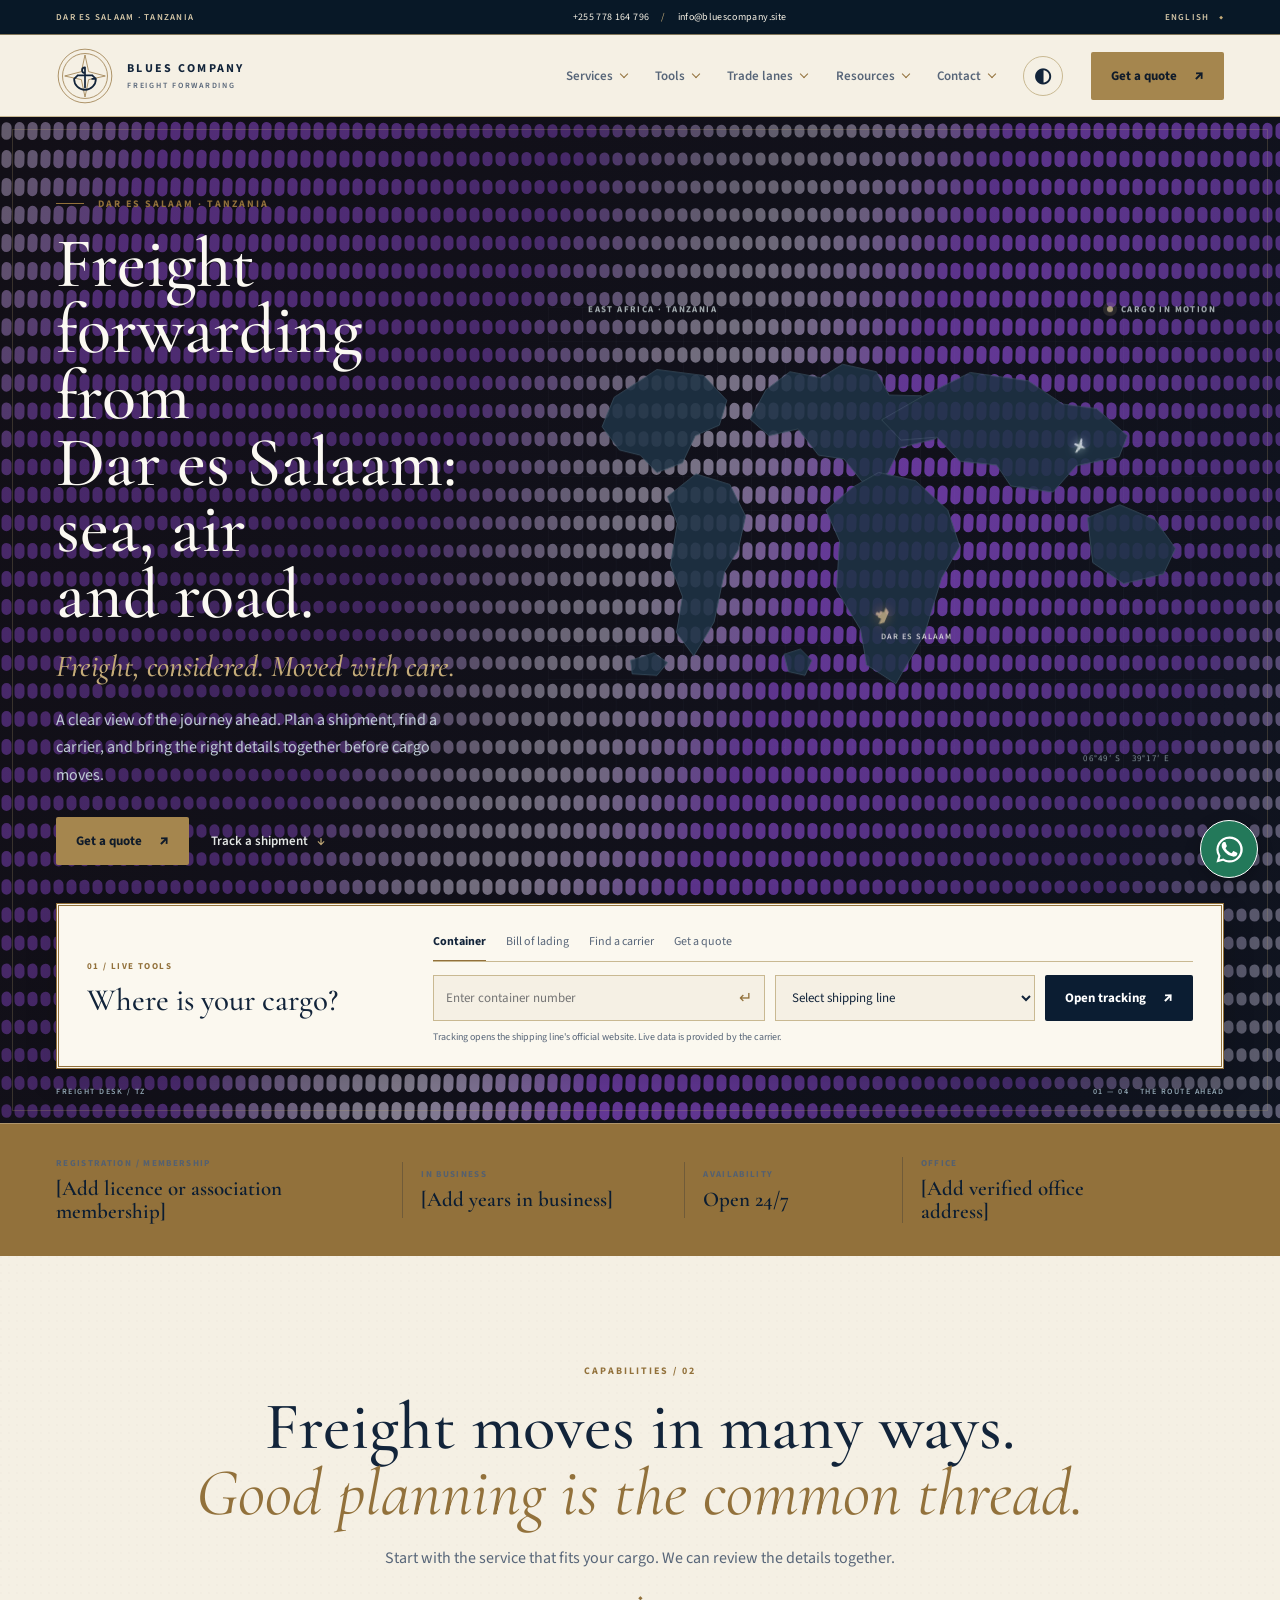
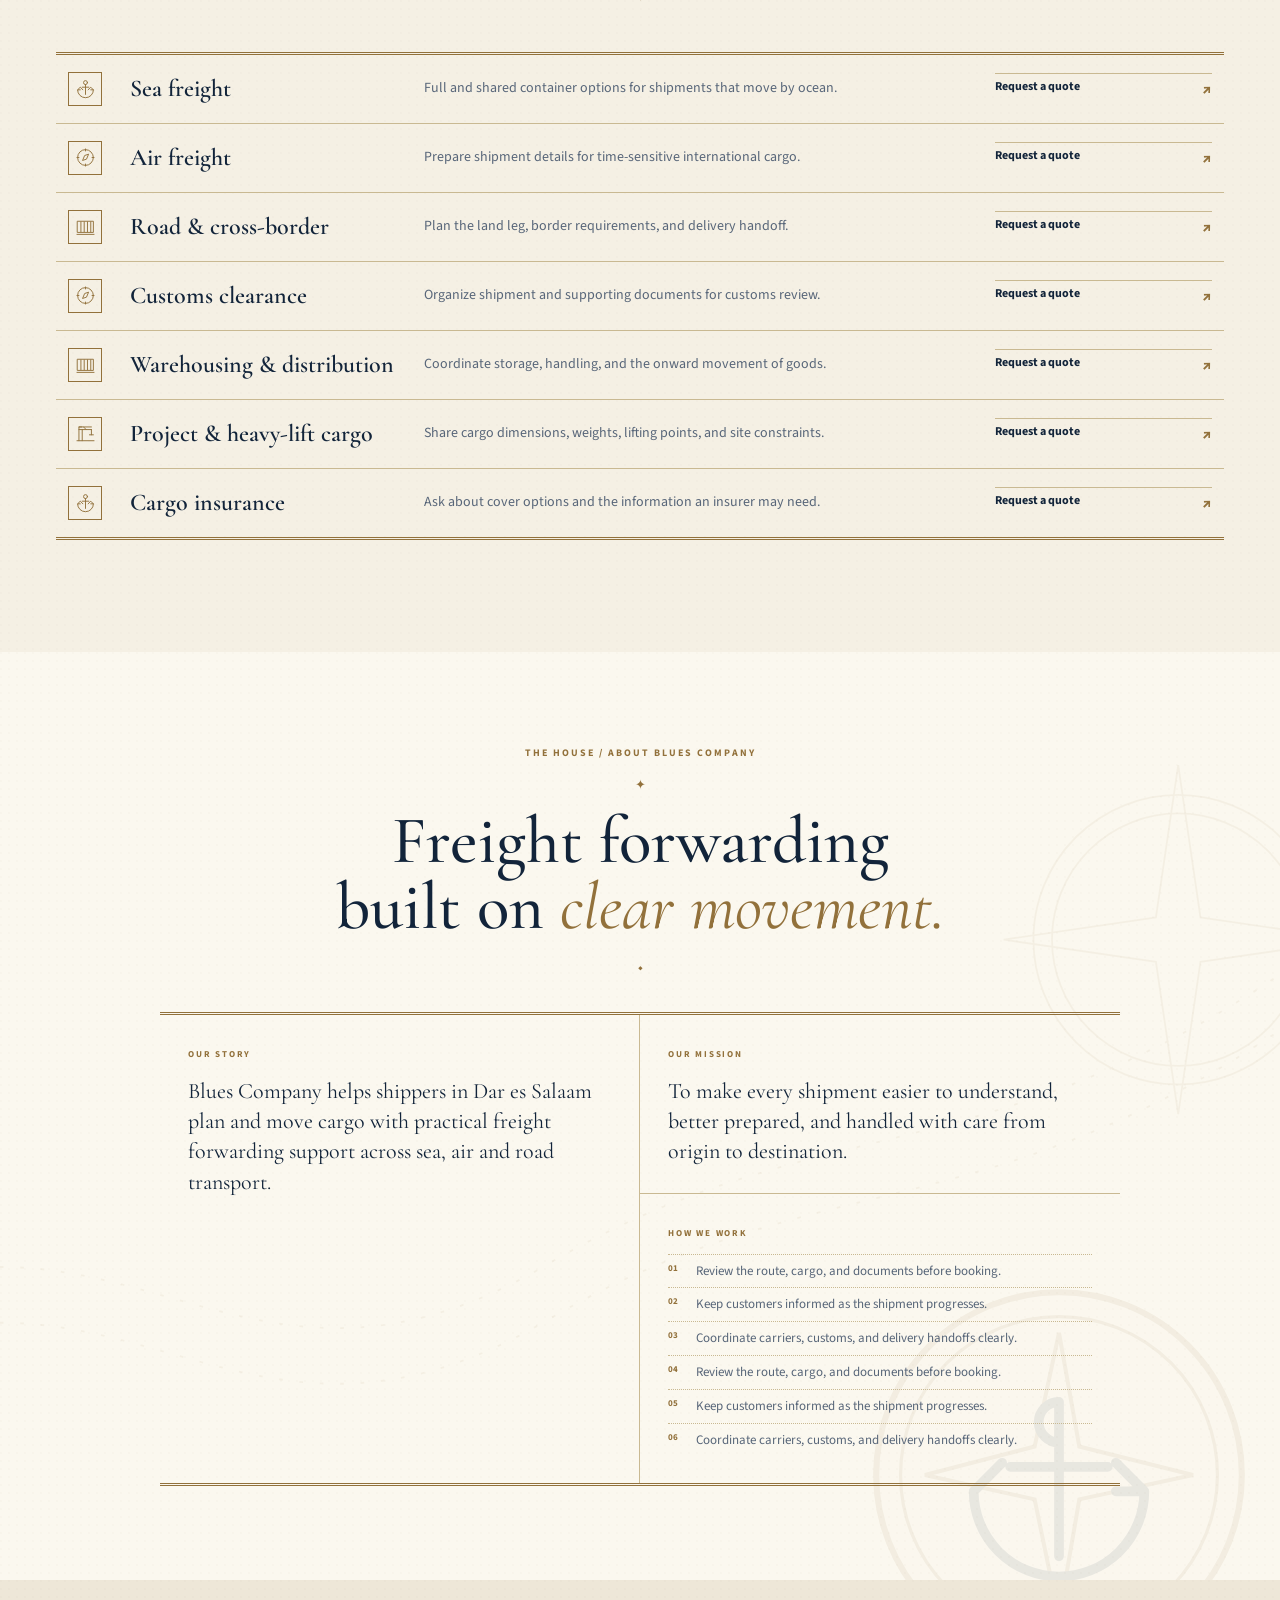
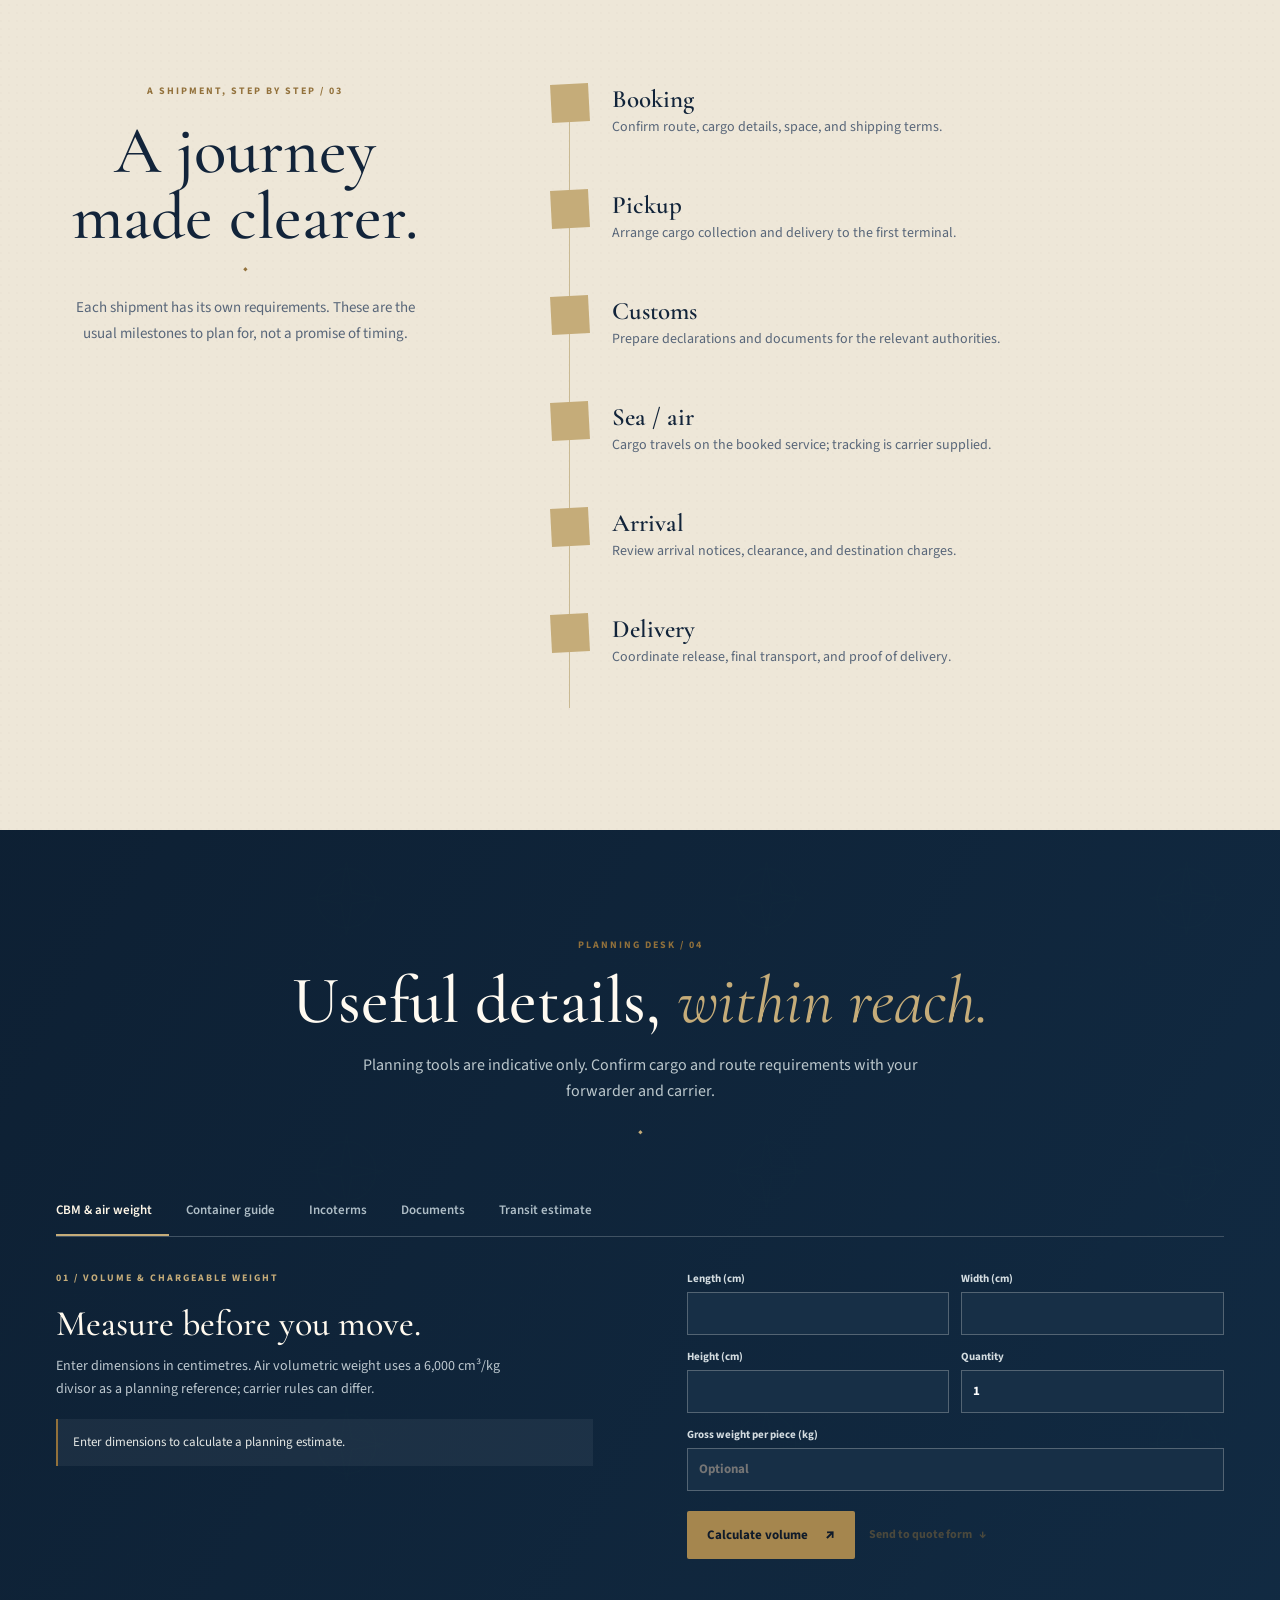
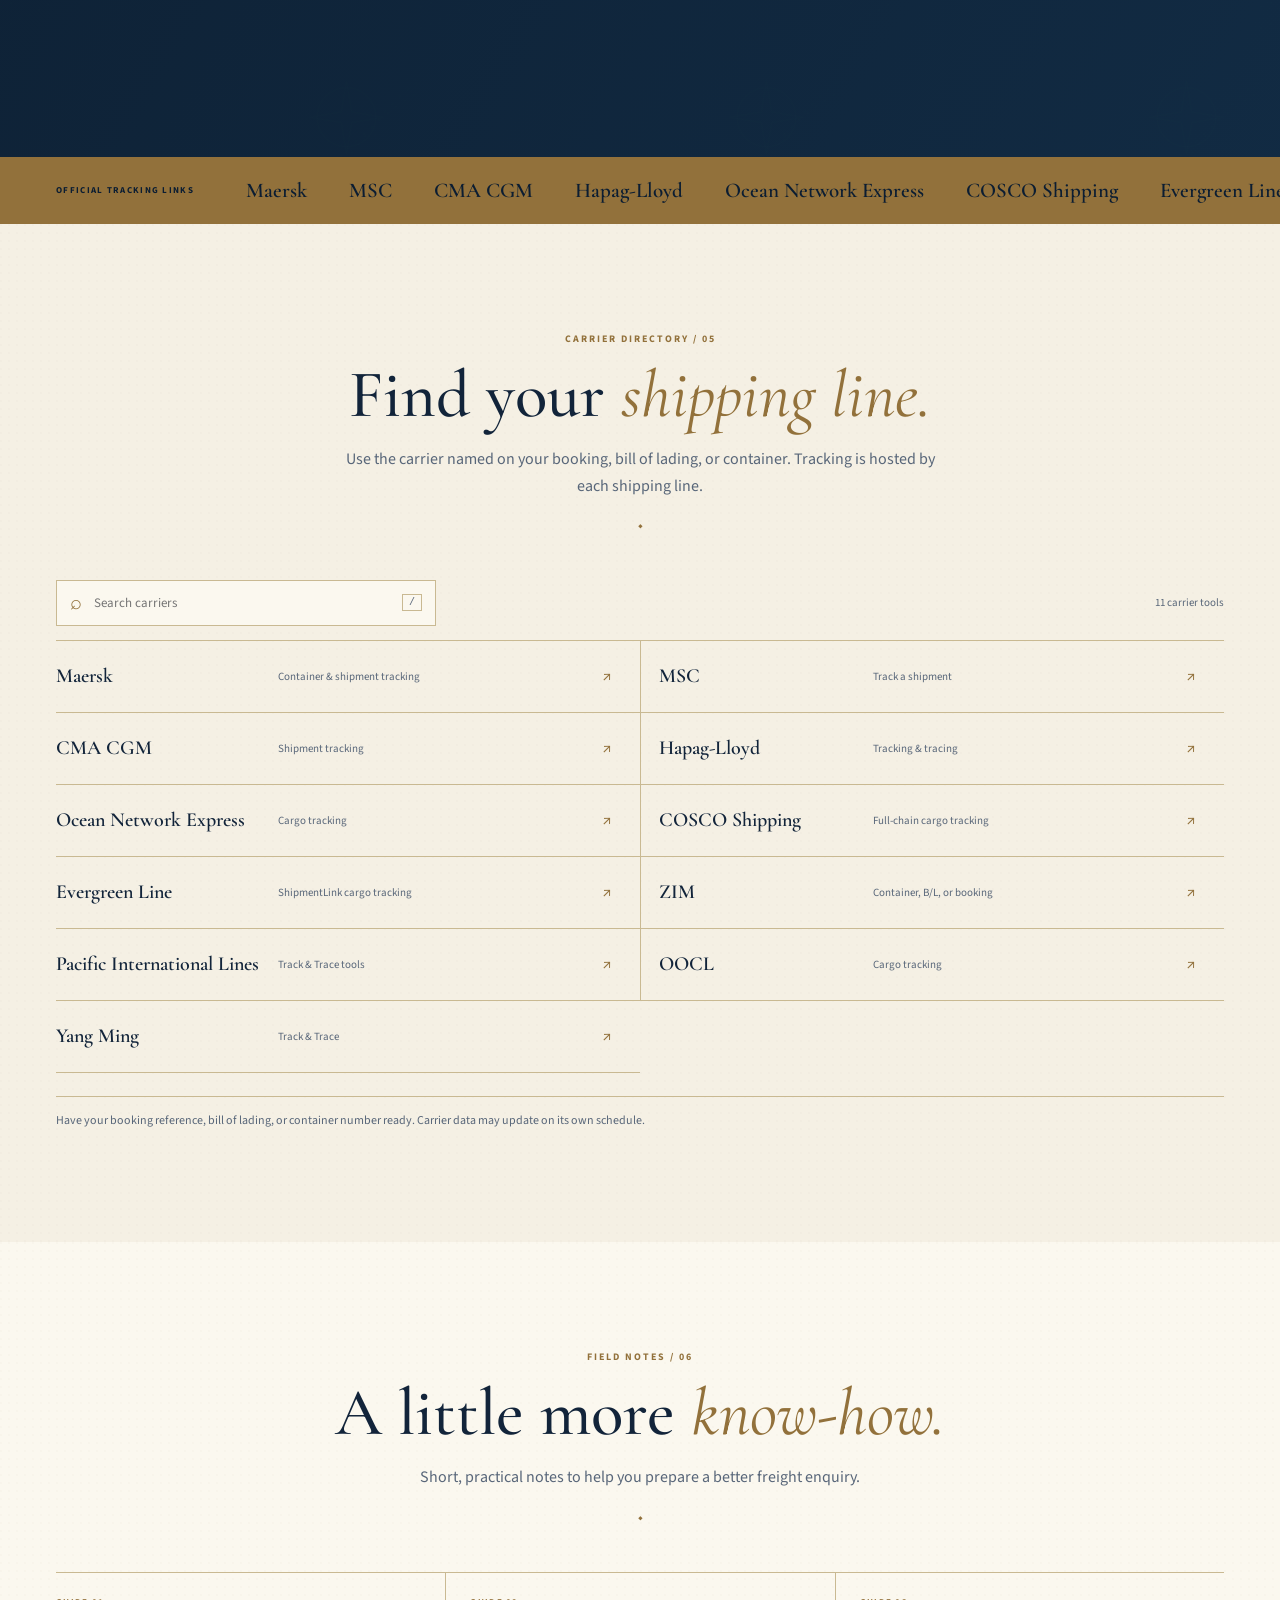
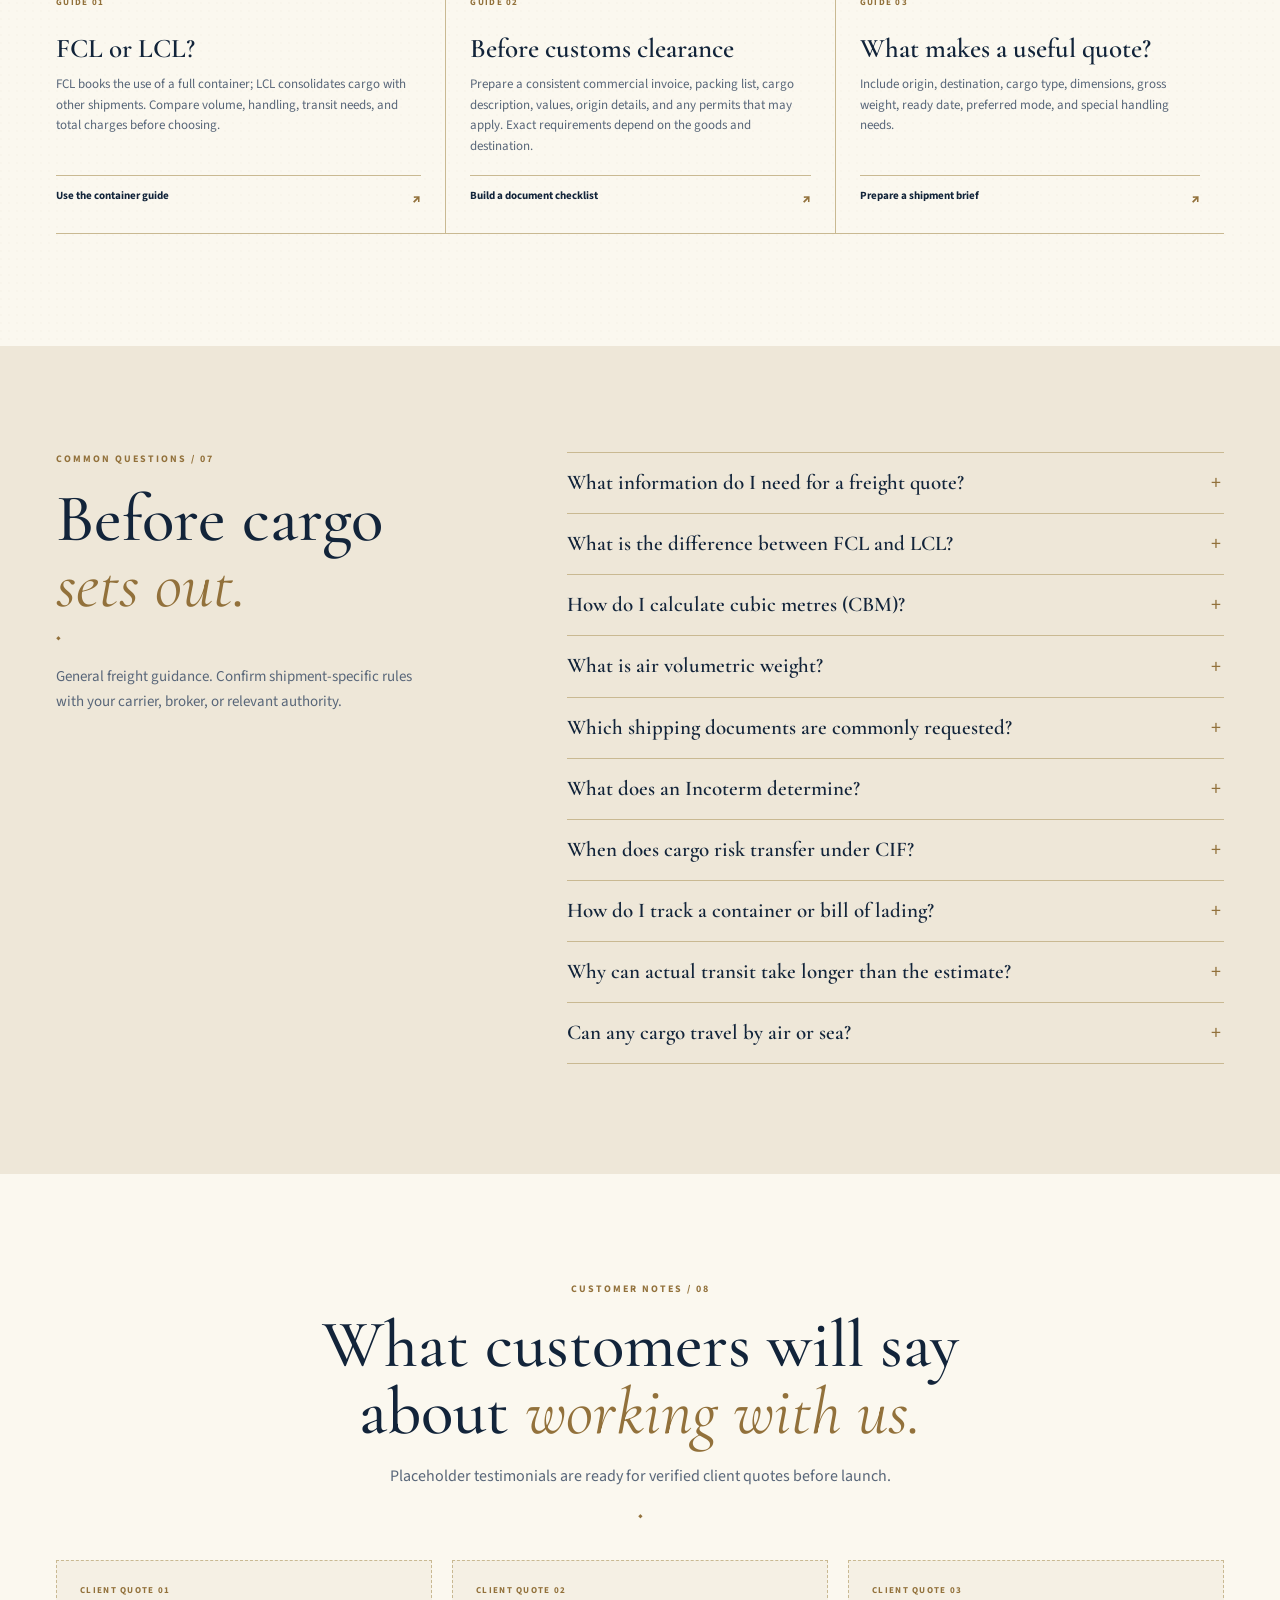
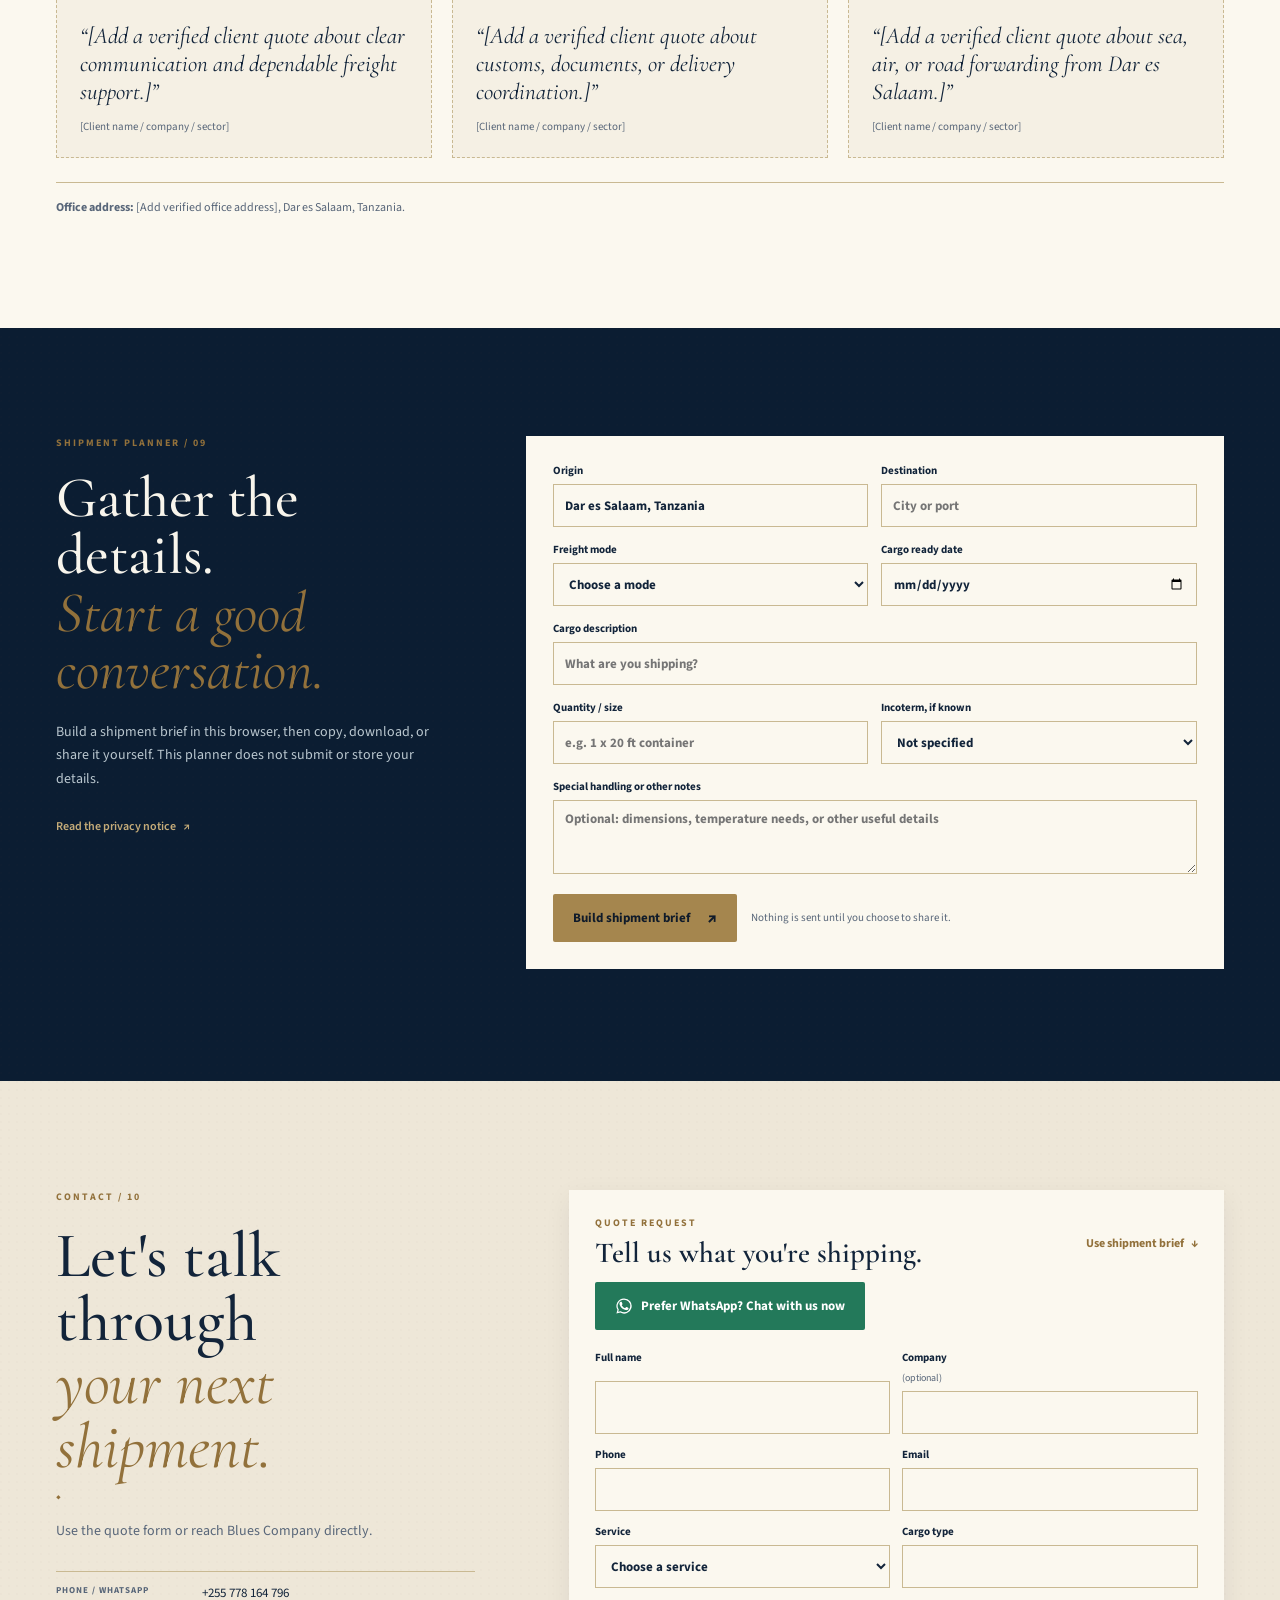
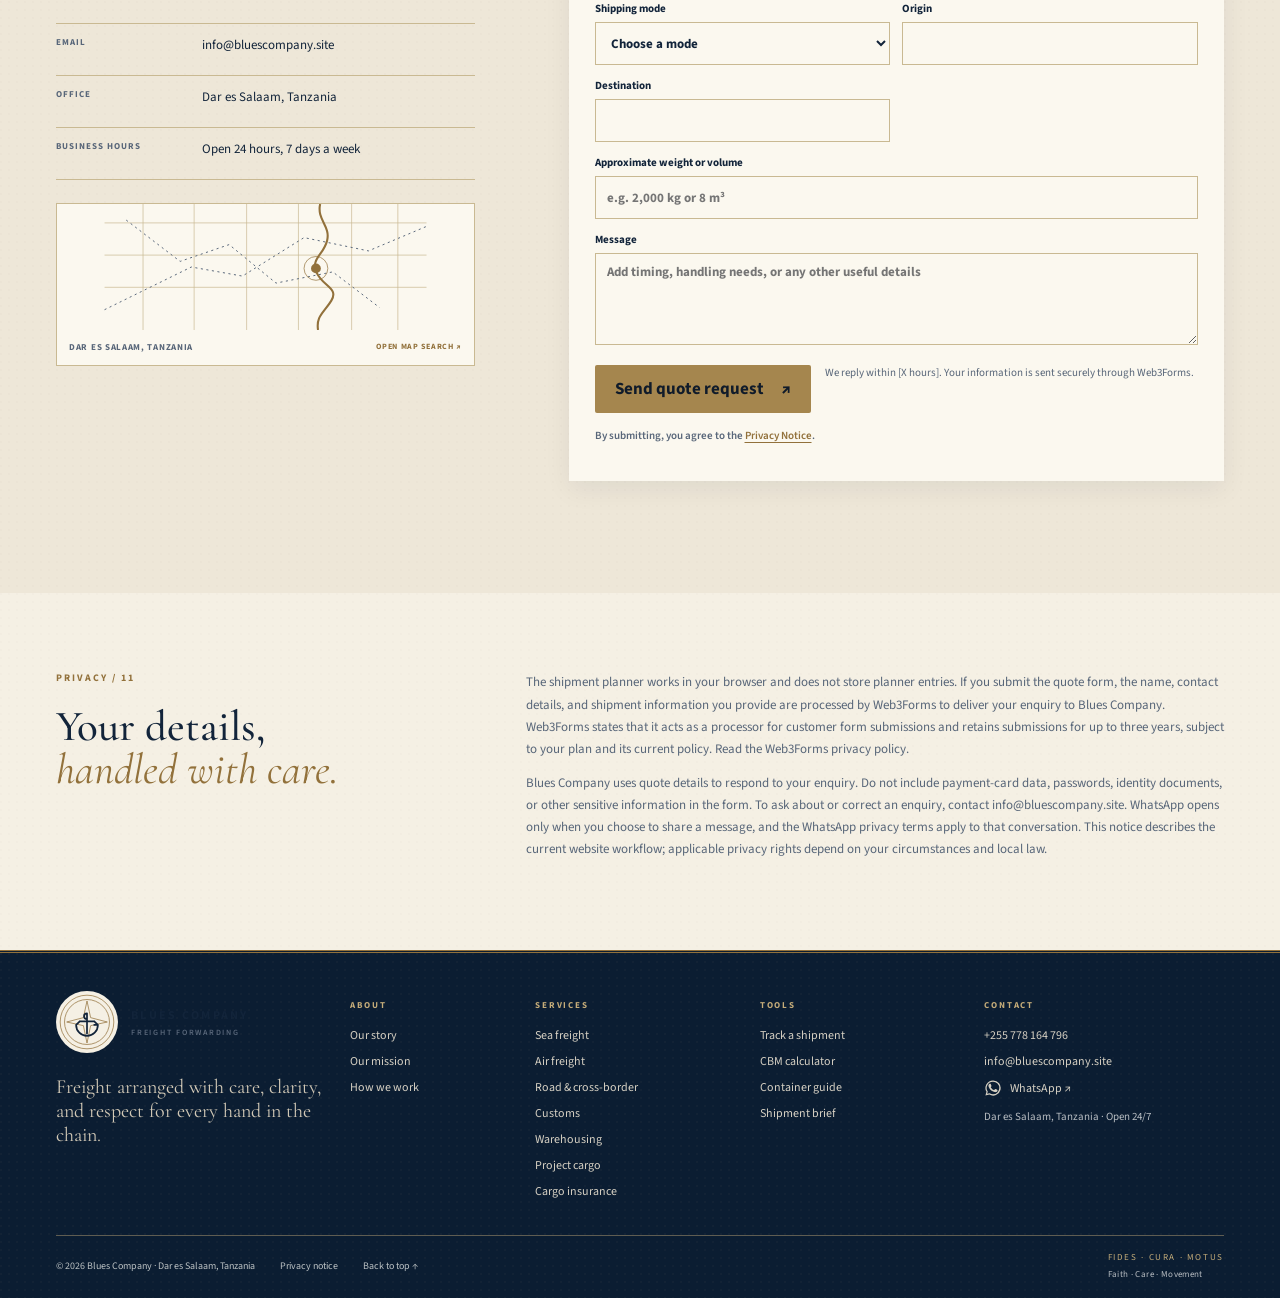
==== commit 8f5d3f46: "Add interactive MicroSlats hero background" ====
--- a/index.html
+++ b/index.html
@@ -57,6 +57,7 @@
     </header>
     <main id="main">
       <section class="hero" id="home" aria-labelledby="hero-title">
+        <canvas class="micro-slats-background" id="micro-slats-background" aria-hidden="true"></canvas>
         <div class="hero-inner page-wrap">
           <div class="hero-copy" data-reveal><p class="eyebrow"><span class="eyebrow-rule"></span> DAR ES SALAAM · TANZANIA</p><h1 id="hero-title">Freight forwarding from<br>Dar es Salaam: sea, air<br>and road.<span class="hero-subline">Freight, considered. Moved with care.</span></h1><p class="hero-intro">A clear view of the journey ahead. Plan a shipment, find a carrier, and bring the right details together before cargo moves.</p><div class="hero-actions"><a class="button button-gold" href="#contact">Get a quote <span aria-hidden="true">↗</span></a><a class="quiet-link" href="#track">Track a shipment <span aria-hidden="true">↓</span></a></div></div>
           <div class="hero-visual" id="hero-visual" aria-label="Illustrative map centered on Dar es Salaam, Tanzania"><div class="map-caption"><span>EAST AFRICA · TANZANIA</span><span class="live-mark"><i></i> CARGO IN MOTION</span></div>
@@ -93,14 +94,6 @@
         </div>
       </section>
 
-      <section class="trust-strip" aria-label="Blues Company trust details">
-        <div class="page-wrap trust-grid">
-          <div><span class="trust-label">REGISTRATION / MEMBERSHIP</span><strong>[Add licence or association membership]</strong></div>
-          <div><span class="trust-label">IN BUSINESS</span><strong>[Add years in business]</strong></div>
-          <div><span class="trust-label">AVAILABILITY</span><strong>Open 24/7</strong></div>
-          <div><span class="trust-label">OFFICE</span><strong>[Add verified office address]</strong></div>
-        </div>
-      </section>
       <section class="section services-section" id="services" aria-labelledby="services-title"><div class="page-wrap"><div class="section-heading" data-reveal><p class="eyebrow">CAPABILITIES / 02</p><h2 id="services-title">Freight moves in many ways.<br><em>Good planning is the common thread.</em></h2><p class="section-lede">Start with the service that fits your cargo. We can review the details together.</p></div><div class="service-grid">
         <article class="service-card service-anchor" id="sea-freight" data-reveal><span class="service-icon">01</span><h3>Sea freight</h3><p>Full and shared container options for shipments that move by ocean.</p><button class="service-quote" type="button" data-service="Sea freight">Request a quote <span>↗</span></button></article><article class="service-card service-anchor" id="air-freight" data-reveal><span class="service-icon">02</span><h3>Air freight</h3><p>Prepare shipment details for time-sensitive international cargo.</p><button class="service-quote" type="button" data-service="Air freight">Request a quote <span>↗</span></button></article><article class="service-card service-anchor" id="road-cross-border" data-reveal><span class="service-icon">03</span><h3>Road &amp; cross-border</h3><p>Plan the land leg, border requirements, and delivery handoff.</p><button class="service-quote" type="button" data-service="Road and cross-border transport">Request a quote <span>↗</span></button></article><article class="service-card service-anchor" id="customs-clearance" data-reveal><span class="service-icon">04</span><h3>Customs clearance</h3><p>Organize shipment and supporting documents for customs review.</p><button class="service-quote" type="button" data-service="Customs clearance">Request a quote <span>↗</span></button></article><article class="service-card service-anchor" id="warehousing-distribution" data-reveal><span class="service-icon">05</span><h3>Warehousing &amp; distribution</h3><p>Coordinate storage, handling, and the onward movement of goods.</p><button class="service-quote" type="button" data-service="Warehousing and distribution">Request a quote <span>↗</span></button></article><article class="service-card service-anchor" id="project-cargo" data-reveal><span class="service-icon">06</span><h3>Project &amp; heavy-lift cargo</h3><p>Share cargo dimensions, weights, lifting points, and site constraints.</p><button class="service-quote" type="button" data-service="Project and heavy-lift cargo">Request a quote <span>↗</span></button></article><article class="service-card service-anchor" id="cargo-insurance" data-reveal><span class="service-icon">07</span><h3>Cargo insurance</h3><p>Ask about cover options and the information an insurer may need.</p><button class="service-quote" type="button" data-service="Cargo insurance">Request a quote <span>↗</span></button></article>
       </div></div></section>
--- a/styles.css
+++ b/styles.css
@@ -424,3 +424,12 @@
 @media (prefers-reduced-motion: reduce) {
   .hero-visual { transform: none !important; }
 }
+
+
+/* MicroSlats-inspired animated background adapted for the static site. */
+.hero { isolation: isolate; background: #120f17; }
+.micro-slats-background { position: absolute; z-index: 0; inset: 0; width: 100%; height: 100%; display: block; opacity: .9; pointer-events: auto; }
+.hero::before { z-index: 1; opacity: .48; background-image: linear-gradient(110deg, rgb(18 15 23 / .88), rgb(11 29 50 / .32) 65%, rgb(10 30 49 / .68)); }
+.hero::after { z-index: 1; }
+.hero-inner, .hero-track, .hero-bottom { position: relative; z-index: 2; }
+@media (prefers-reduced-motion: reduce) { .micro-slats-background { opacity: .72; } }
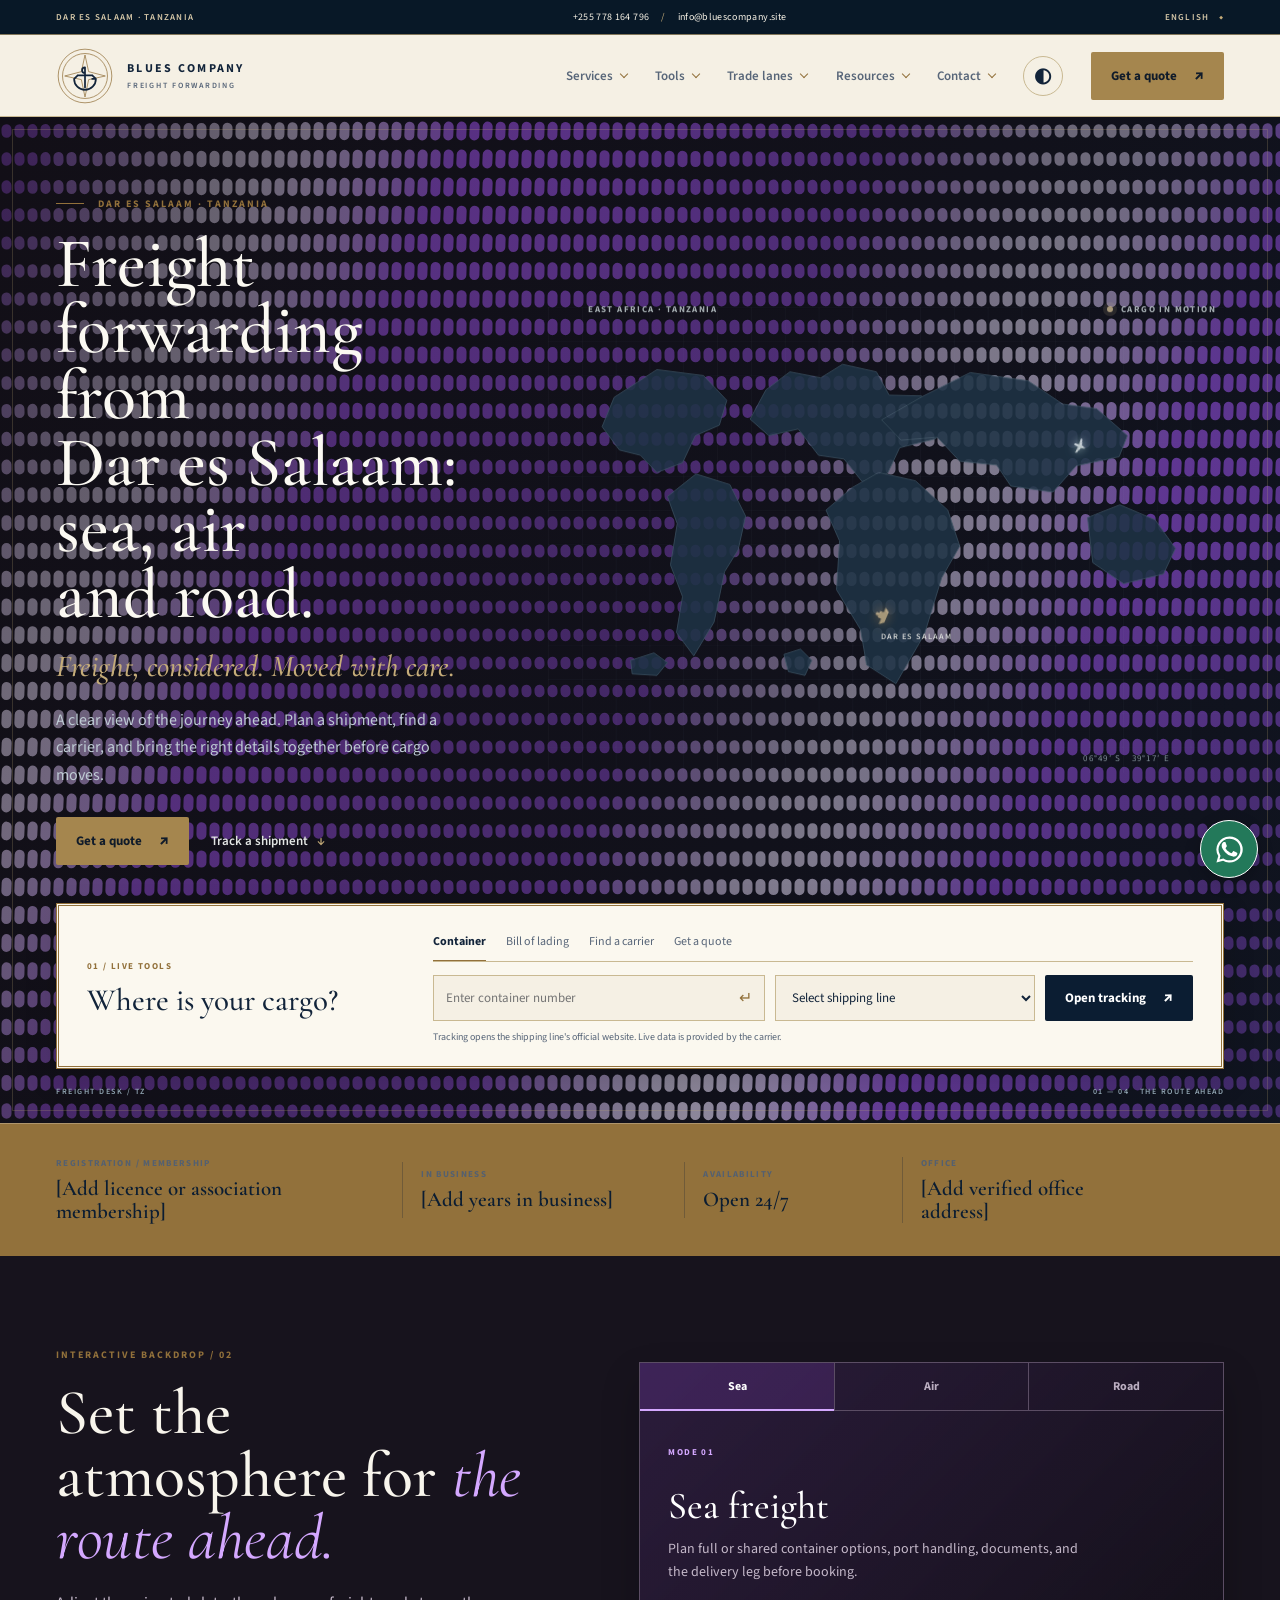
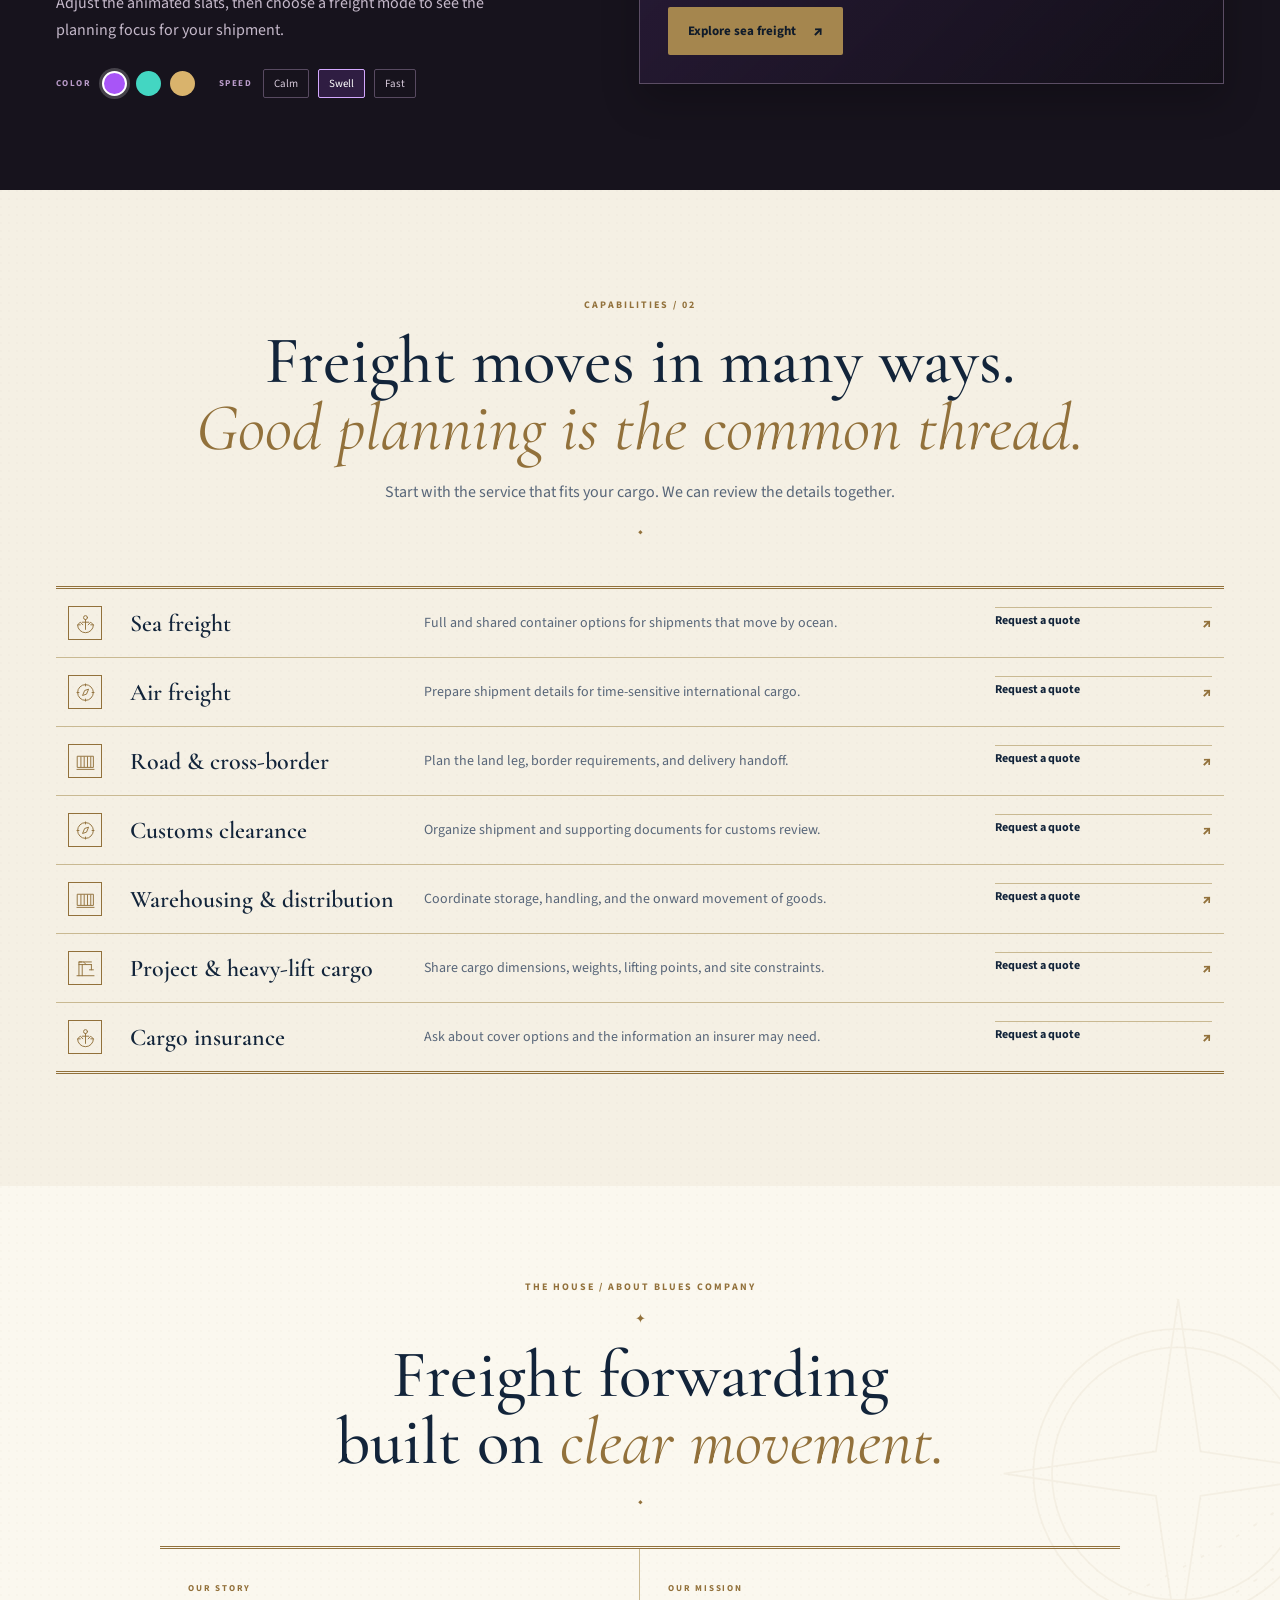
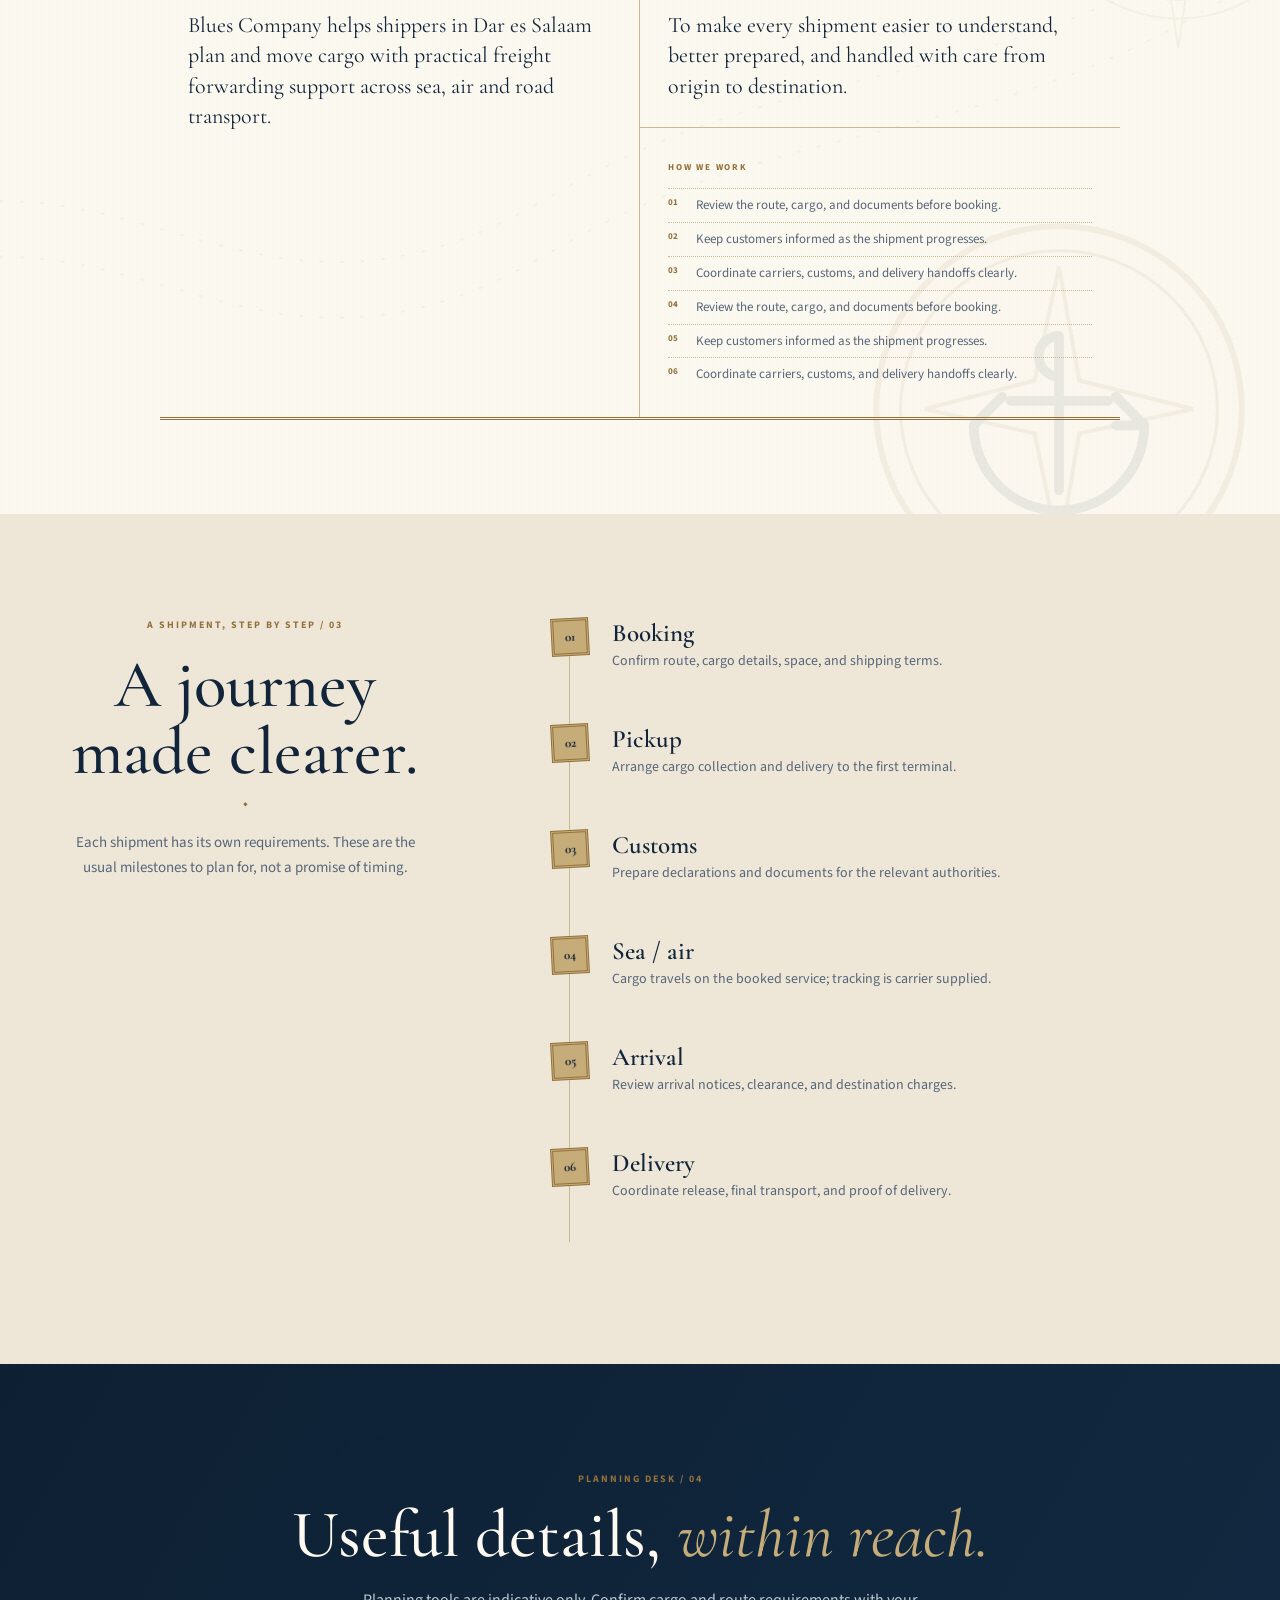
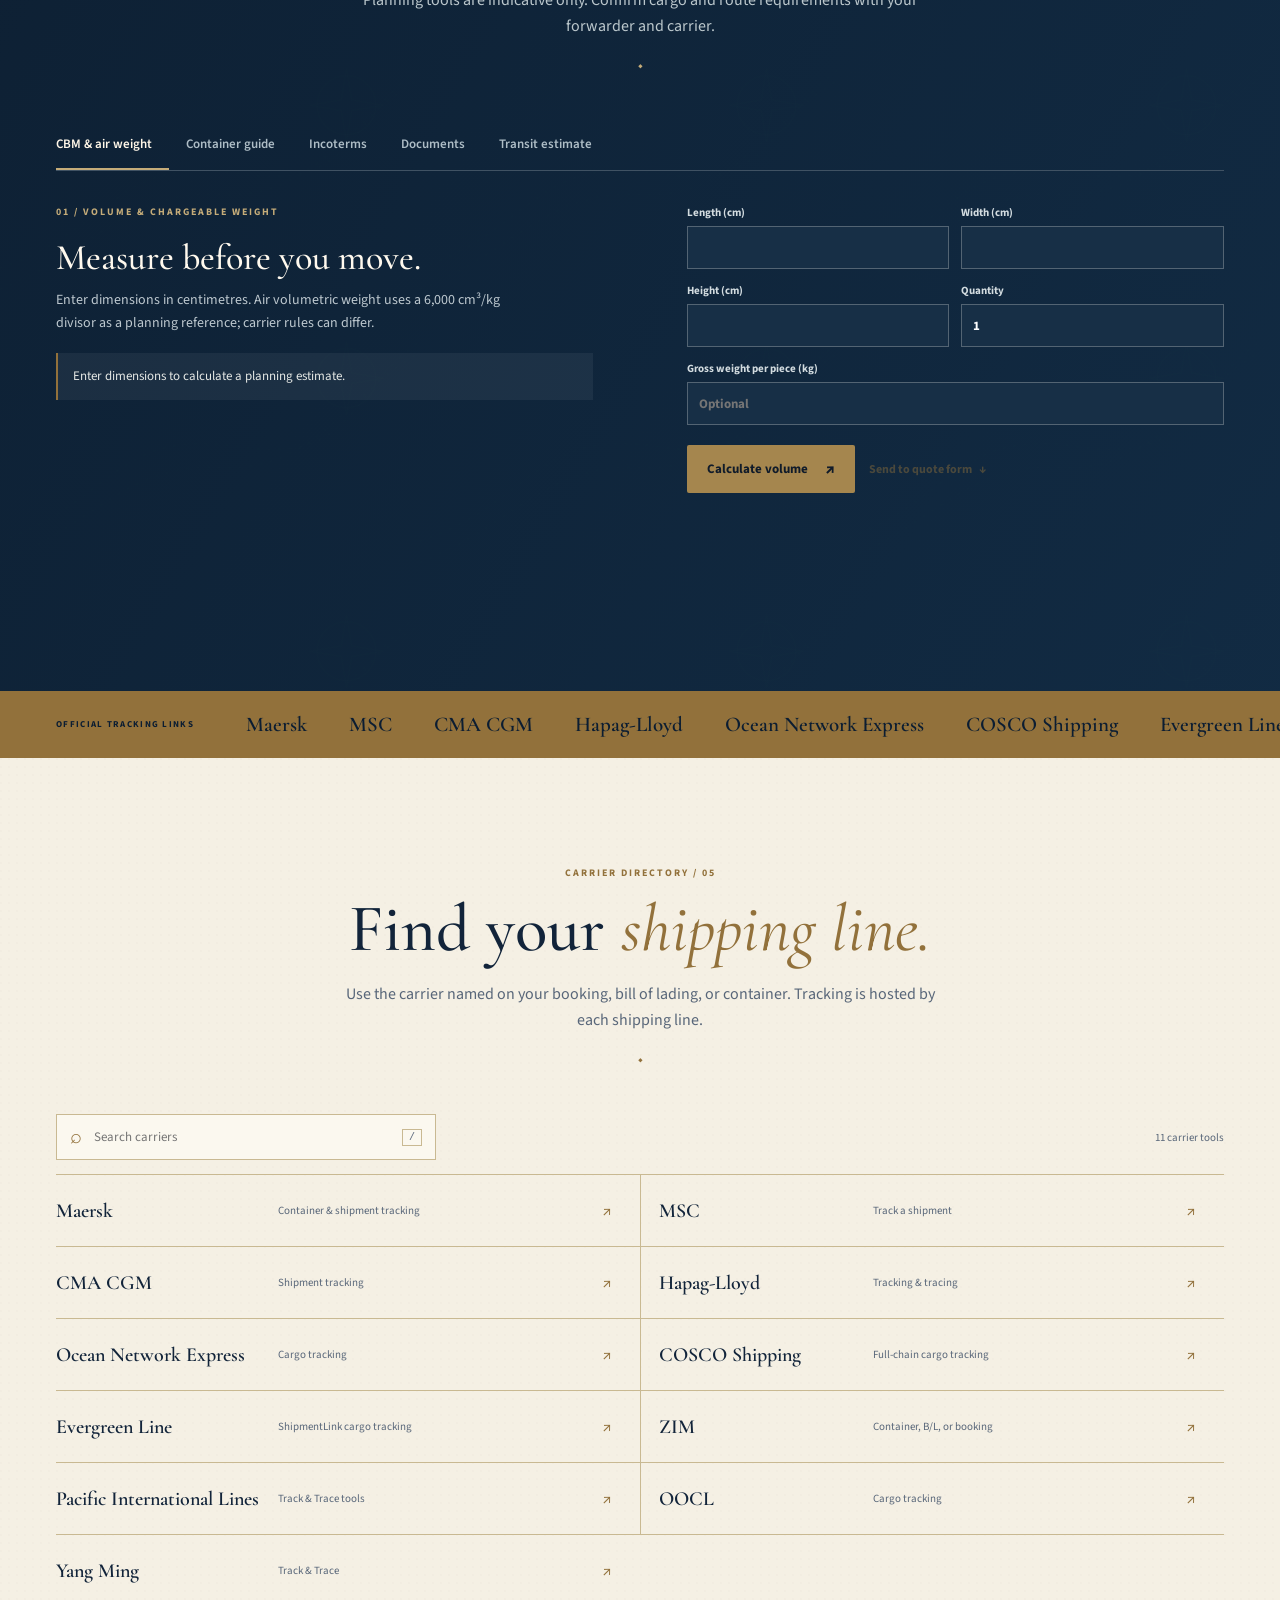
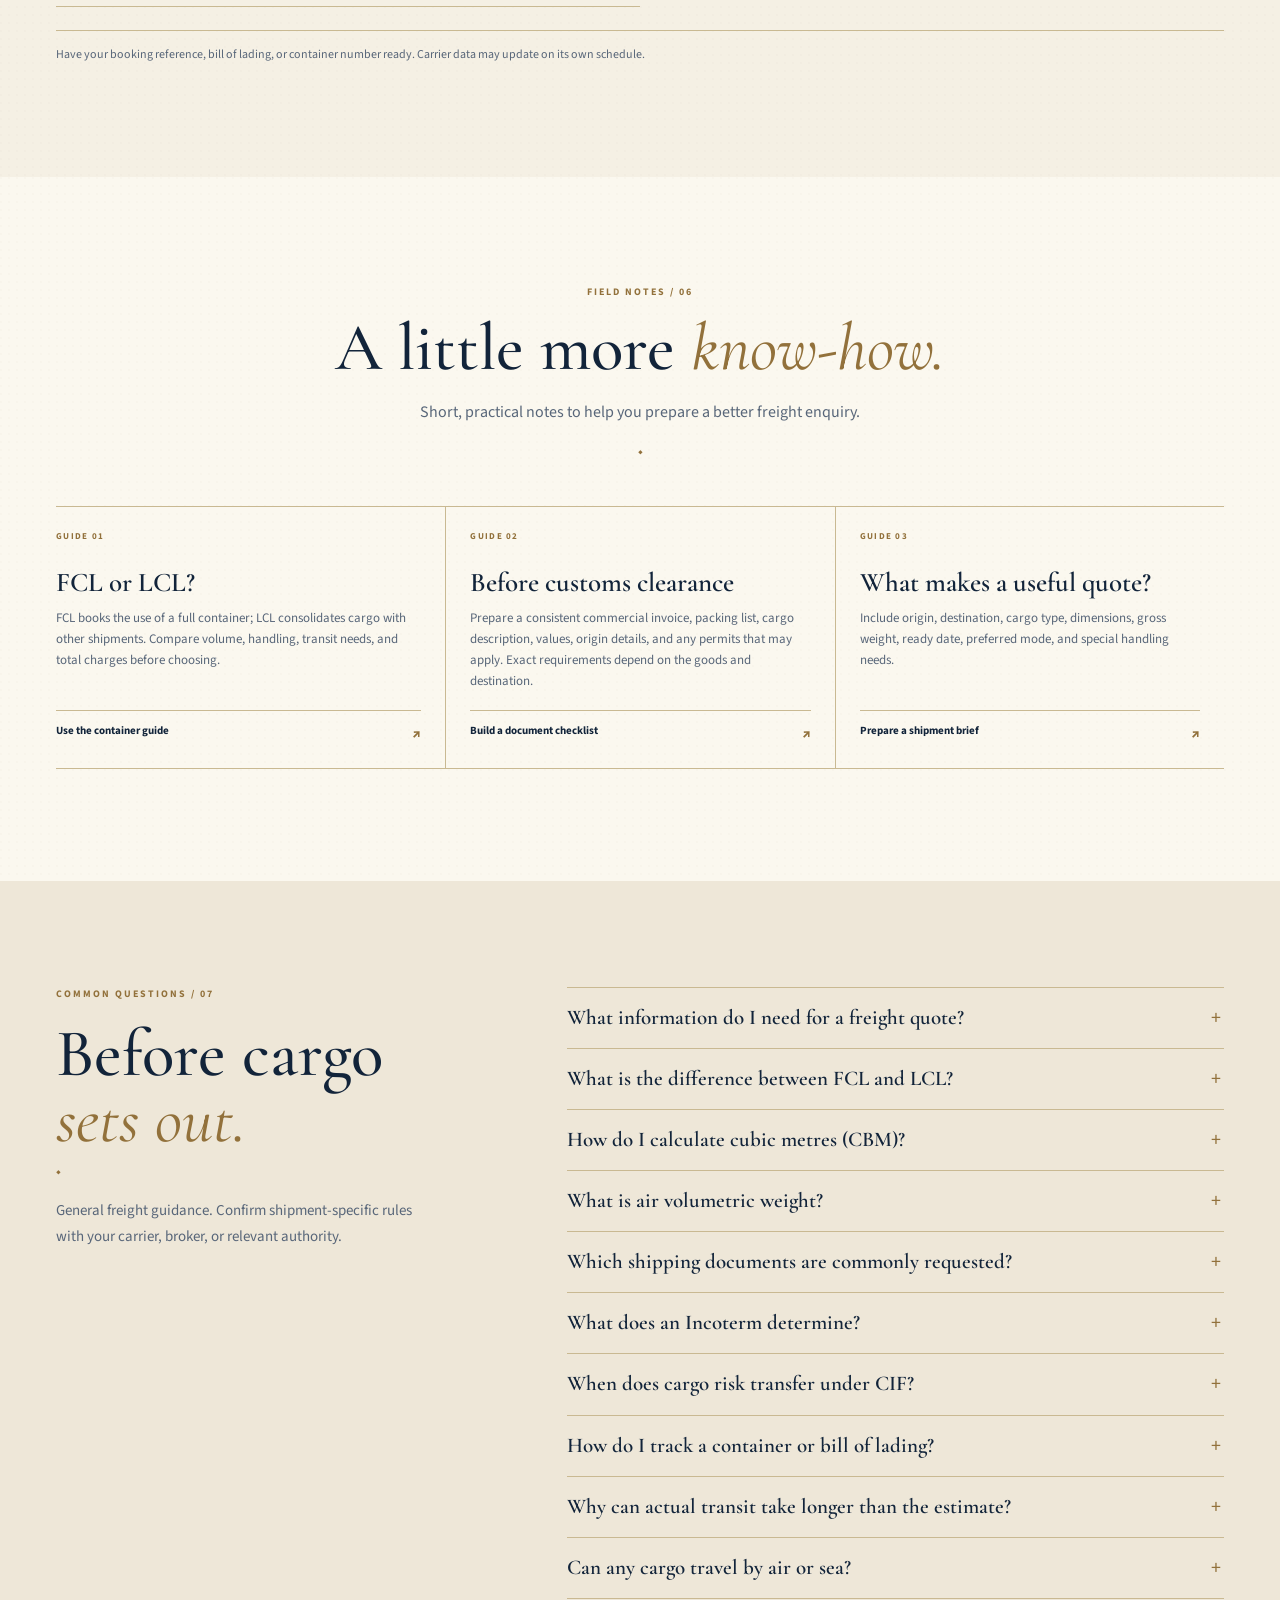
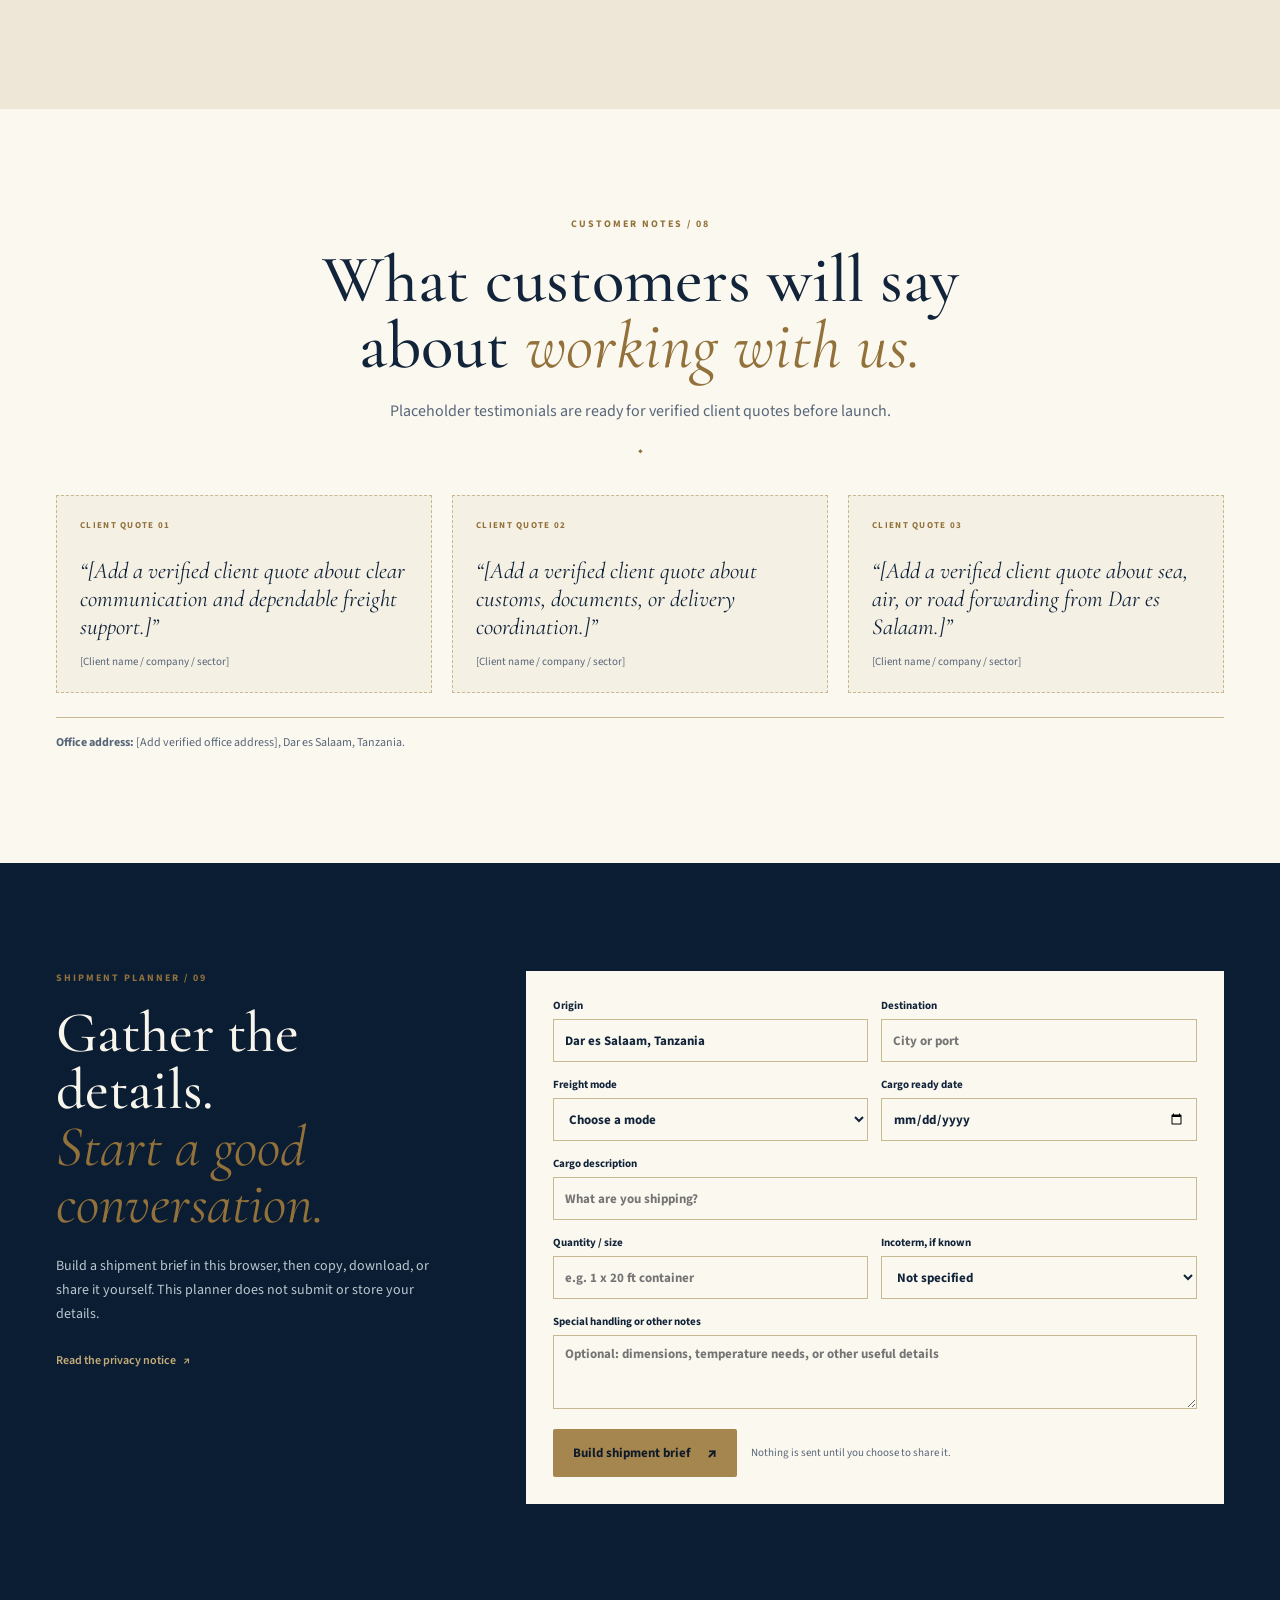
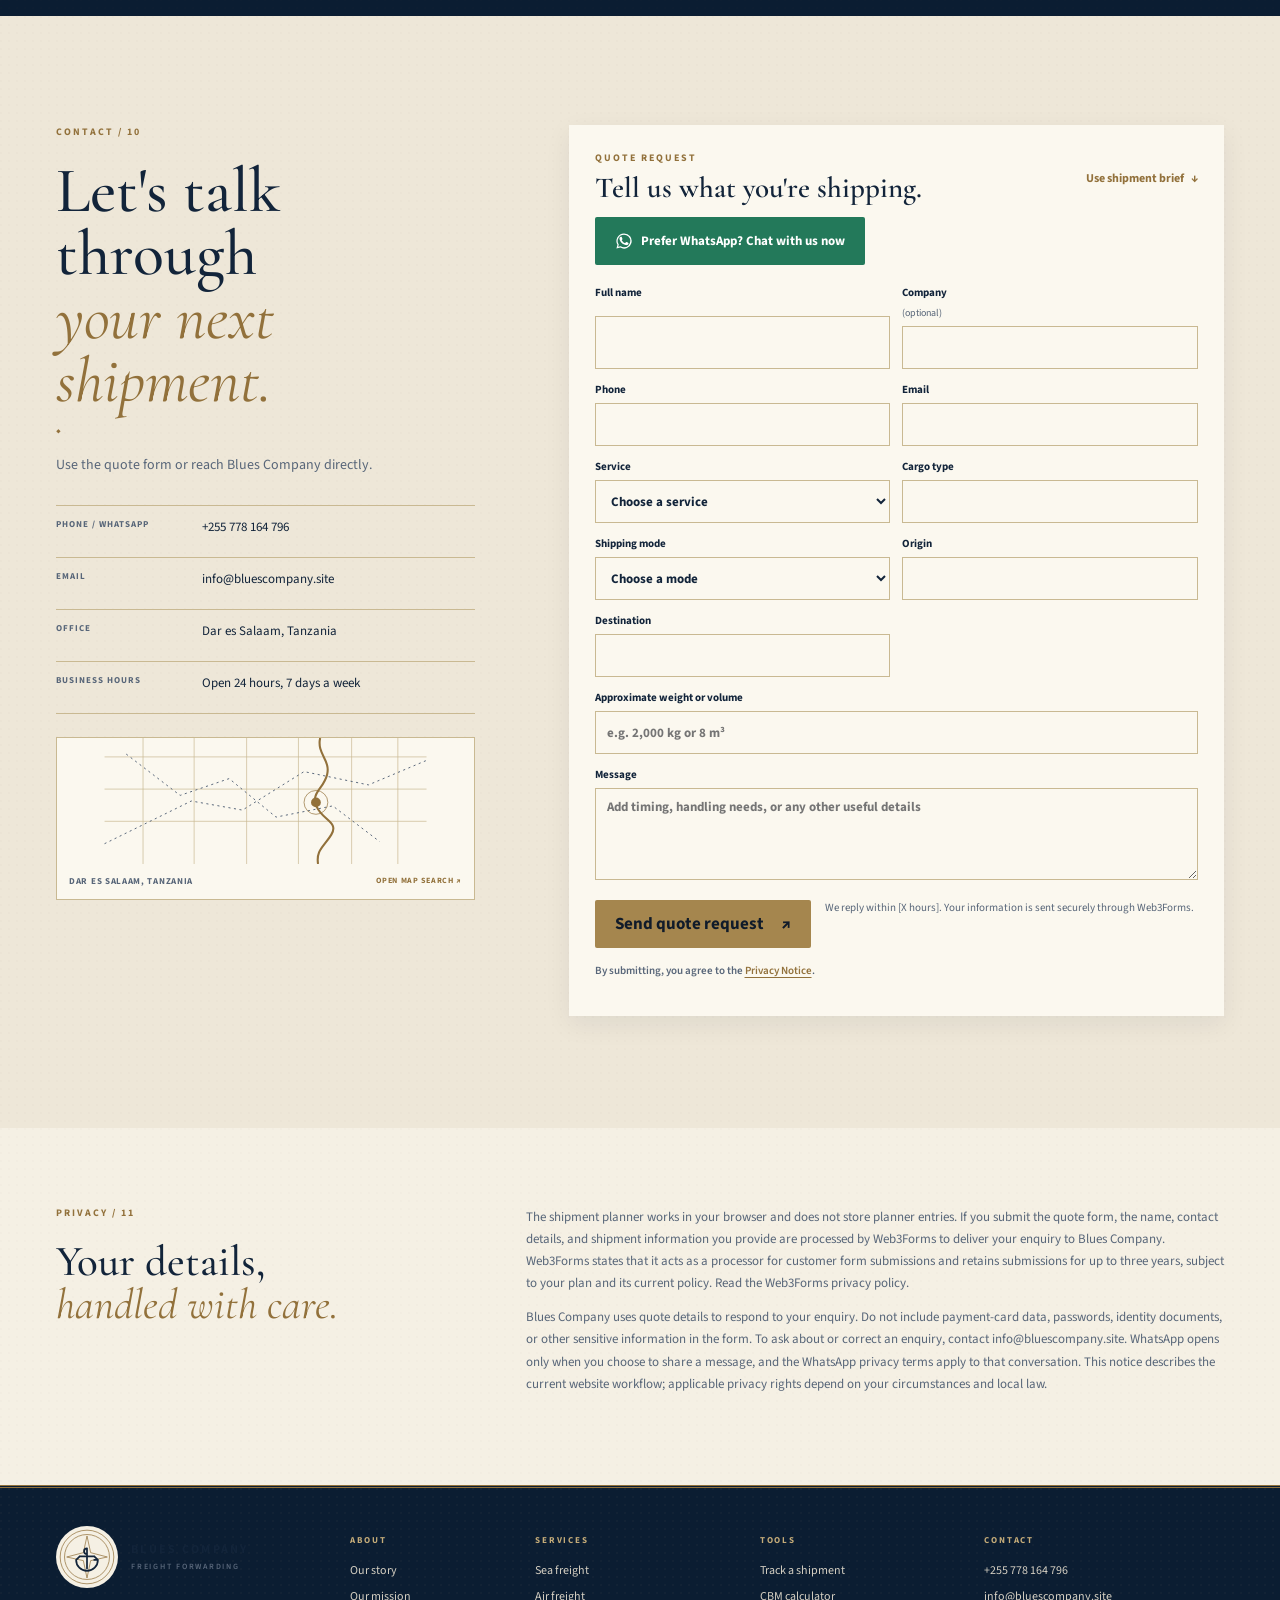
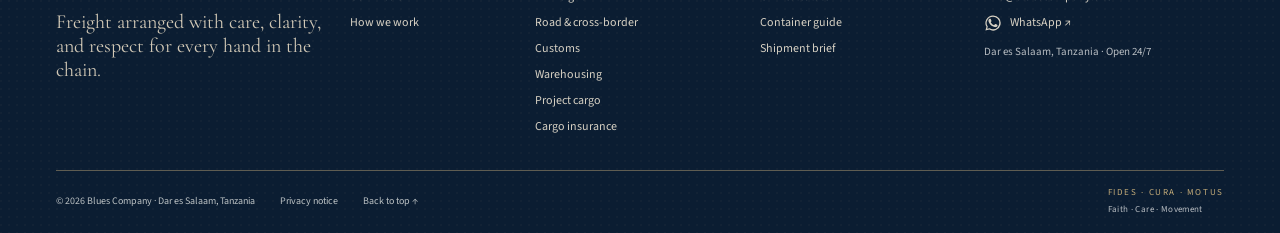
==== commit 2f67c4ef: "Add MicroSlats controls and freight mode selector" ====
--- a/index.html
+++ b/index.html
@@ -94,6 +94,12 @@
         </div>
       </section>
 
+      <section class="micro-slats-studio section" id="micro-slats-studio" aria-labelledby="micro-slats-title">
+        <div class="page-wrap micro-slats-layout">
+          <div class="micro-slats-copy" data-reveal><p class="eyebrow">INTERACTIVE BACKDROP / 02</p><h2 id="micro-slats-title">Set the atmosphere for <em>the route ahead.</em></h2><p>Adjust the animated slats, then choose a freight mode to see the planning focus for your shipment.</p><div class="slat-controls" role="group" aria-label="MicroSlats background settings"><span class="control-label">COLOR</span><button class="slat-color is-active" type="button" data-slat-color="violet" aria-label="Use violet slats" aria-pressed="true"></button><button class="slat-color slat-color-teal" type="button" data-slat-color="teal" aria-label="Use teal slats" aria-pressed="false"></button><button class="slat-color slat-color-gold" type="button" data-slat-color="gold" aria-label="Use gold slats" aria-pressed="false"></button><span class="control-label speed-label">SPEED</span><button class="slat-speed" type="button" data-slat-speed="0.35" aria-pressed="false">Calm</button><button class="slat-speed is-active" type="button" data-slat-speed="0.6" aria-pressed="true">Swell</button><button class="slat-speed" type="button" data-slat-speed="1.05" aria-pressed="false">Fast</button></div></div>
+          <div class="mode-selector" data-reveal><div class="mode-tabs" role="tablist" aria-label="Choose a freight mode"><button class="mode-tab is-active" type="button" role="tab" aria-selected="true" aria-controls="mode-panel" data-mode="sea">Sea</button><button class="mode-tab" type="button" role="tab" aria-selected="false" aria-controls="mode-panel" data-mode="air">Air</button><button class="mode-tab" type="button" role="tab" aria-selected="false" aria-controls="mode-panel" data-mode="road">Road</button></div><div class="mode-panel" id="mode-panel" role="tabpanel"><span class="mode-index">MODE 01</span><h3 id="mode-title">Sea freight</h3><p id="mode-copy">Plan full or shared container options, port handling, documents, and the delivery leg before booking.</p><a class="button button-gold" id="mode-cta" href="#sea-freight">Explore sea freight <span aria-hidden="true">↗</span></a></div></div>
+        </div>
+      </section>
       <section class="section services-section" id="services" aria-labelledby="services-title"><div class="page-wrap"><div class="section-heading" data-reveal><p class="eyebrow">CAPABILITIES / 02</p><h2 id="services-title">Freight moves in many ways.<br><em>Good planning is the common thread.</em></h2><p class="section-lede">Start with the service that fits your cargo. We can review the details together.</p></div><div class="service-grid">
         <article class="service-card service-anchor" id="sea-freight" data-reveal><span class="service-icon">01</span><h3>Sea freight</h3><p>Full and shared container options for shipments that move by ocean.</p><button class="service-quote" type="button" data-service="Sea freight">Request a quote <span>↗</span></button></article><article class="service-card service-anchor" id="air-freight" data-reveal><span class="service-icon">02</span><h3>Air freight</h3><p>Prepare shipment details for time-sensitive international cargo.</p><button class="service-quote" type="button" data-service="Air freight">Request a quote <span>↗</span></button></article><article class="service-card service-anchor" id="road-cross-border" data-reveal><span class="service-icon">03</span><h3>Road &amp; cross-border</h3><p>Plan the land leg, border requirements, and delivery handoff.</p><button class="service-quote" type="button" data-service="Road and cross-border transport">Request a quote <span>↗</span></button></article><article class="service-card service-anchor" id="customs-clearance" data-reveal><span class="service-icon">04</span><h3>Customs clearance</h3><p>Organize shipment and supporting documents for customs review.</p><button class="service-quote" type="button" data-service="Customs clearance">Request a quote <span>↗</span></button></article><article class="service-card service-anchor" id="warehousing-distribution" data-reveal><span class="service-icon">05</span><h3>Warehousing &amp; distribution</h3><p>Coordinate storage, handling, and the onward movement of goods.</p><button class="service-quote" type="button" data-service="Warehousing and distribution">Request a quote <span>↗</span></button></article><article class="service-card service-anchor" id="project-cargo" data-reveal><span class="service-icon">06</span><h3>Project &amp; heavy-lift cargo</h3><p>Share cargo dimensions, weights, lifting points, and site constraints.</p><button class="service-quote" type="button" data-service="Project and heavy-lift cargo">Request a quote <span>↗</span></button></article><article class="service-card service-anchor" id="cargo-insurance" data-reveal><span class="service-icon">07</span><h3>Cargo insurance</h3><p>Ask about cover options and the information an insurer may need.</p><button class="service-quote" type="button" data-service="Cargo insurance">Request a quote <span>↗</span></button></article>
       </div></div></section>
--- a/styles.css
+++ b/styles.css
@@ -433,3 +433,24 @@
 .hero::after { z-index: 1; }
 .hero-inner, .hero-track, .hero-bottom { position: relative; z-index: 2; }
 @media (prefers-reduced-motion: reduce) { .micro-slats-background { opacity: .72; } }
+
+
+/* Interactive MicroSlats controls and freight-mode selector. */
+.micro-slats-studio { padding-block: 92px; background: #17131d; color: #f8f5ec; }
+.micro-slats-layout { display: grid; grid-template-columns: .9fr 1.1fr; gap: 9%; align-items: center; }
+.micro-slats-copy h2 { max-width: 540px; margin: 0; font-family: var(--serif); font-size: clamp(40px, 5vw, 64px); font-weight: 500; line-height: .98; }
+.micro-slats-copy h2 em { color: #d4a8ff; font-weight: 400; }
+.micro-slats-copy > p:not(.eyebrow) { max-width: 470px; margin: 20px 0 25px; color: #c5b9ca; line-height: 1.7; }
+.slat-controls { display: flex; align-items: center; flex-wrap: wrap; gap: 9px; }
+.control-label { margin-right: 2px; color: #b99bc9; font-size: 9px; font-weight: 700; letter-spacing: 1.4px; }
+.speed-label { margin-left: 15px; }
+.slat-color { width: 25px; height: 25px; padding: 0; border: 2px solid transparent; border-radius: 50%; background: #a855f7; cursor: pointer; }
+.slat-color.is-active { border-color: #fff; box-shadow: 0 0 0 3px rgb(255 255 255 / .2); }
+.slat-color-teal { background: #43d6c2; }.slat-color-gold { background: #d9b36c; }
+.slat-speed { padding: 6px 10px; border: 1px solid #584a61; border-radius: 2px; background: transparent; color: #d8cbdc; font-size: 11px; cursor: pointer; }
+.slat-speed.is-active { border-color: #d4a8ff; color: #fff; background: rgb(168 85 247 / .17); }
+.mode-selector { border: 1px solid #5b4d64; background: linear-gradient(135deg, rgb(168 85 247 / .14), rgb(18 15 23 / .75)); box-shadow: 0 18px 35px rgb(0 0 0 / .22); }
+.mode-tabs { display: flex; border-bottom: 1px solid #5b4d64; }.mode-tab { position: relative; flex: 1; padding: 15px 12px; border: 0; border-right: 1px solid #5b4d64; background: transparent; color: #bbaec1; font-size: 12px; font-weight: 700; cursor: pointer; }.mode-tab:last-child { border-right: 0; }.mode-tab.is-active { color: #fff; background: rgb(168 85 247 / .15); }.mode-tab.is-active::after { content: ""; position: absolute; right: 0; bottom: -1px; left: 0; height: 2px; background: #d4a8ff; }
+.mode-panel { min-height: 230px; padding: 28px; }.mode-index { color: #d4a8ff; font-size: 9px; font-weight: 700; letter-spacing: 1.4px; }.mode-panel h3 { margin: 22px 0 9px; color: #fff; font-family: var(--serif); font-size: 38px; font-weight: 500; }.mode-panel p { max-width: 430px; margin: 0 0 23px; color: #c5b9ca; font-size: 14px; line-height: 1.65; }
+@media (max-width: 760px) { .micro-slats-layout { grid-template-columns: 1fr; gap: 34px; }.micro-slats-studio { padding-block: 76px; }.mode-panel { min-height: 210px; padding: 22px; } }
+@media (prefers-reduced-motion: reduce) { .mode-tab, .slat-speed, .slat-color { transition: none !important; } }
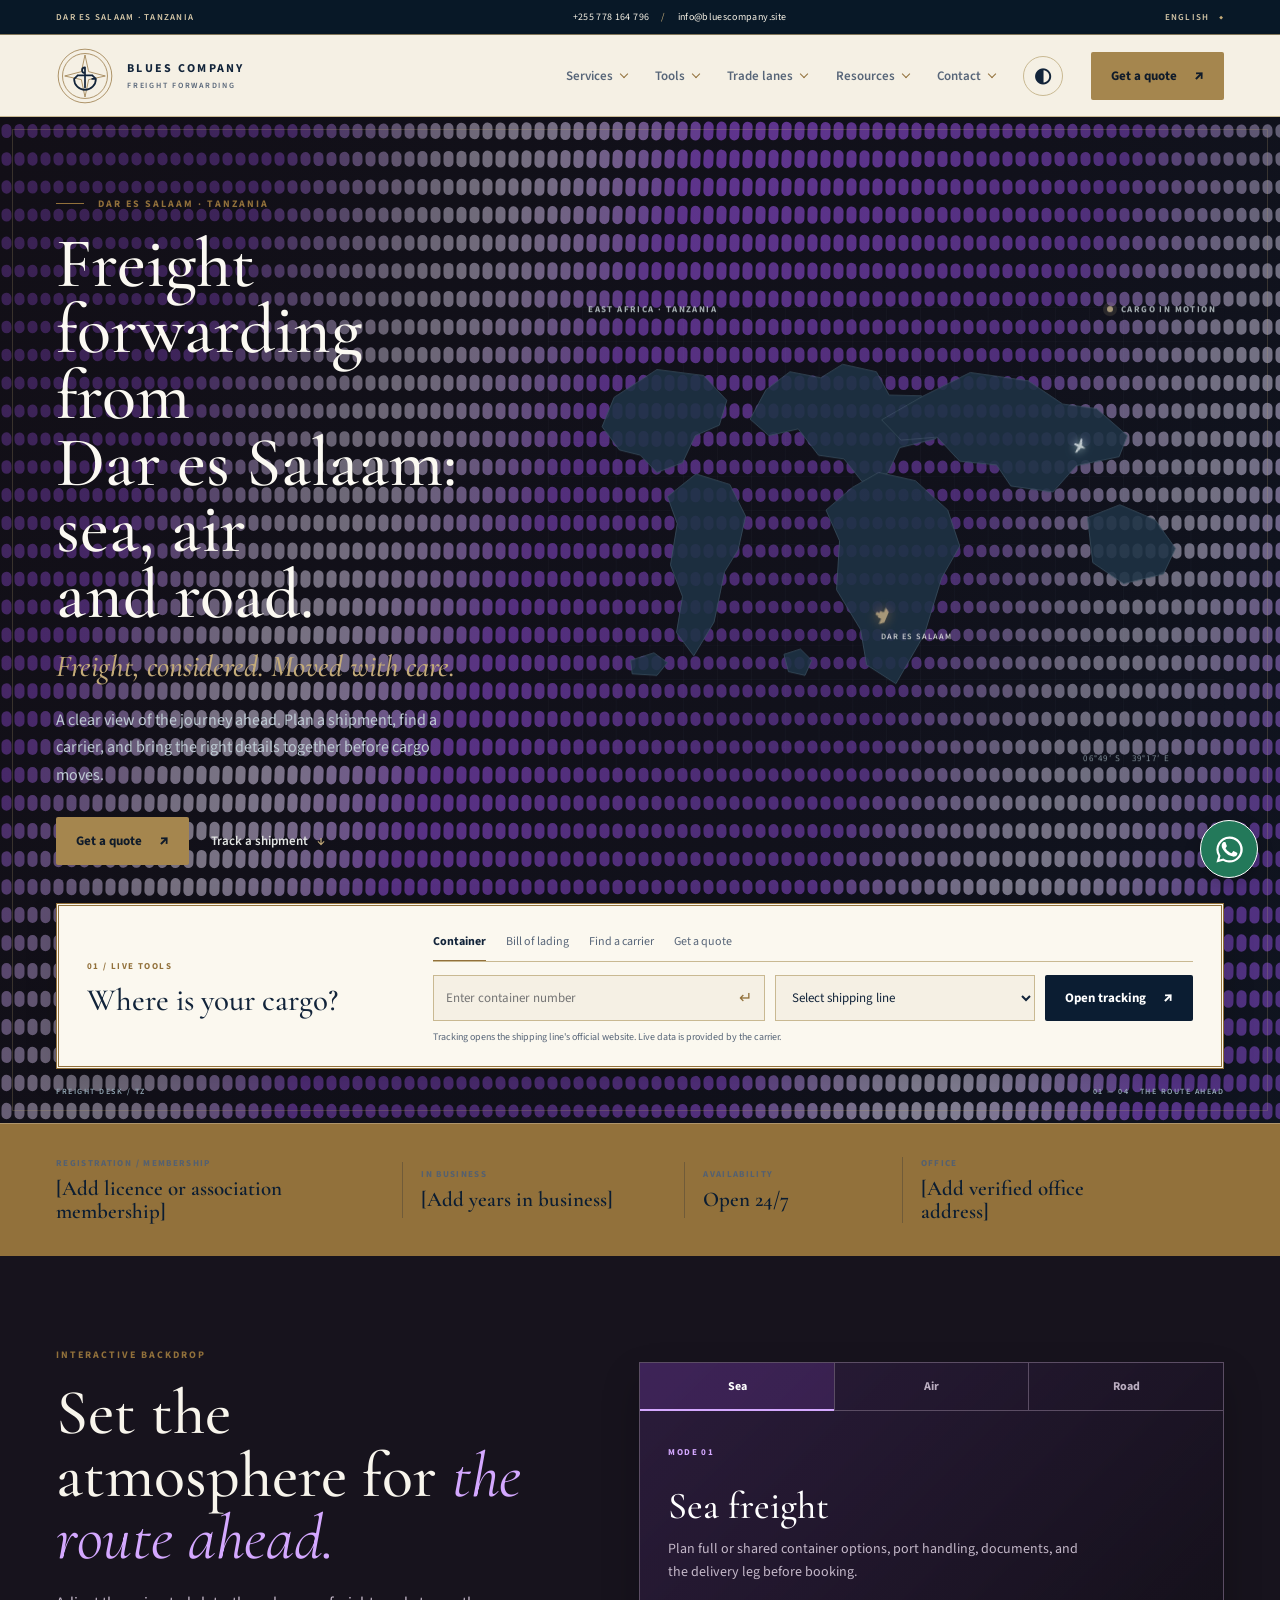
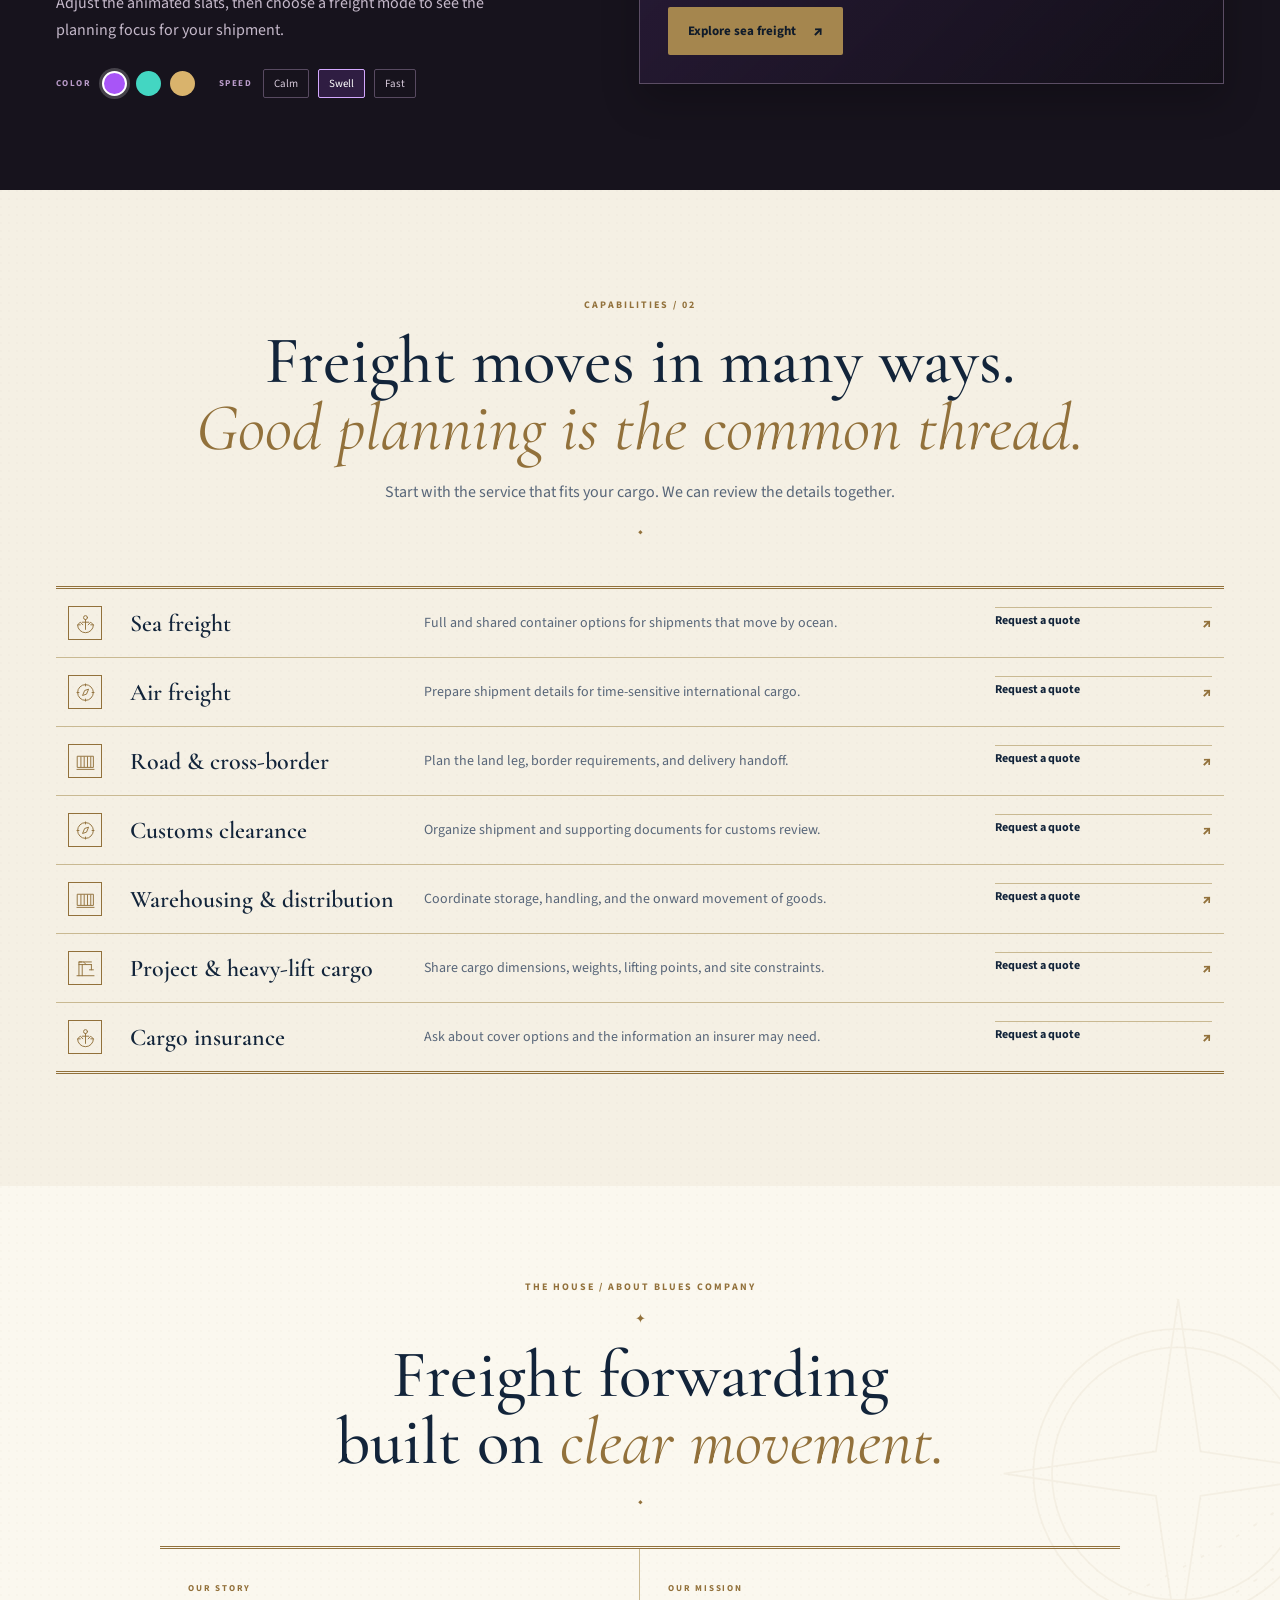
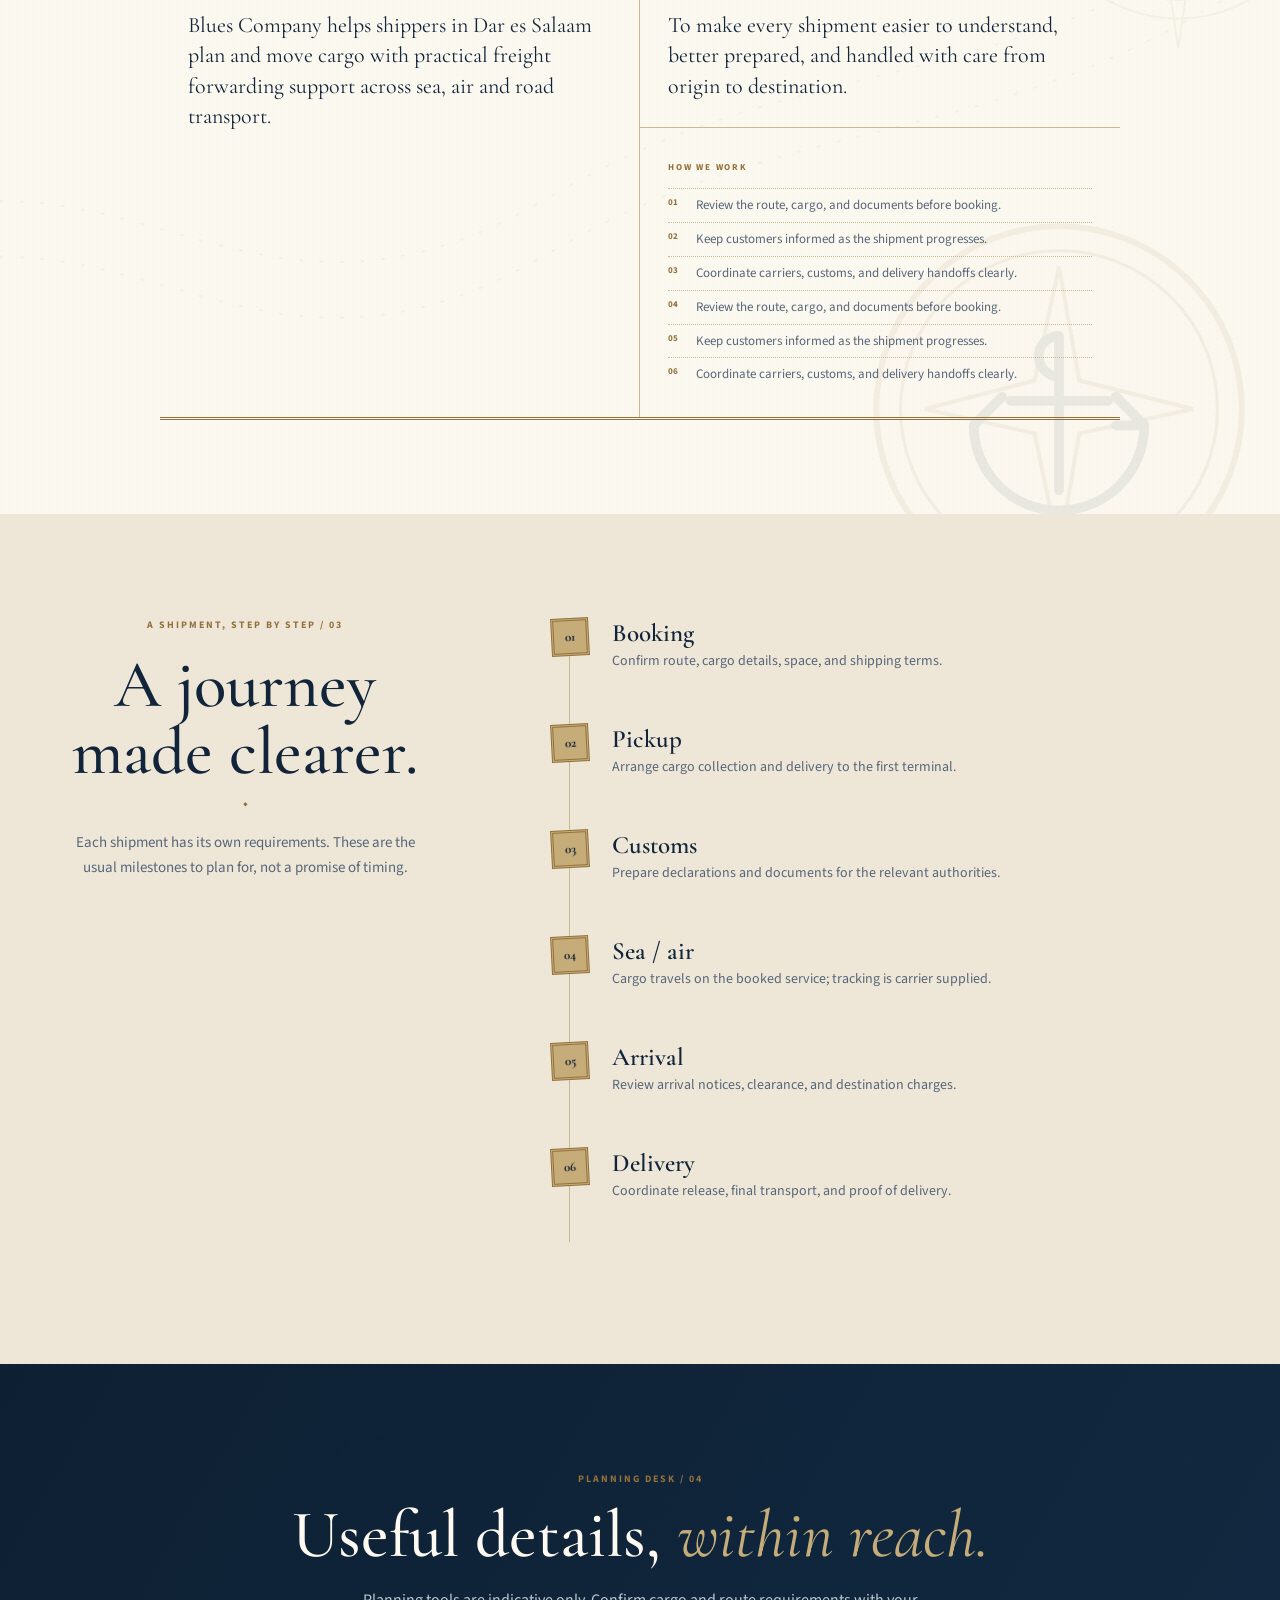
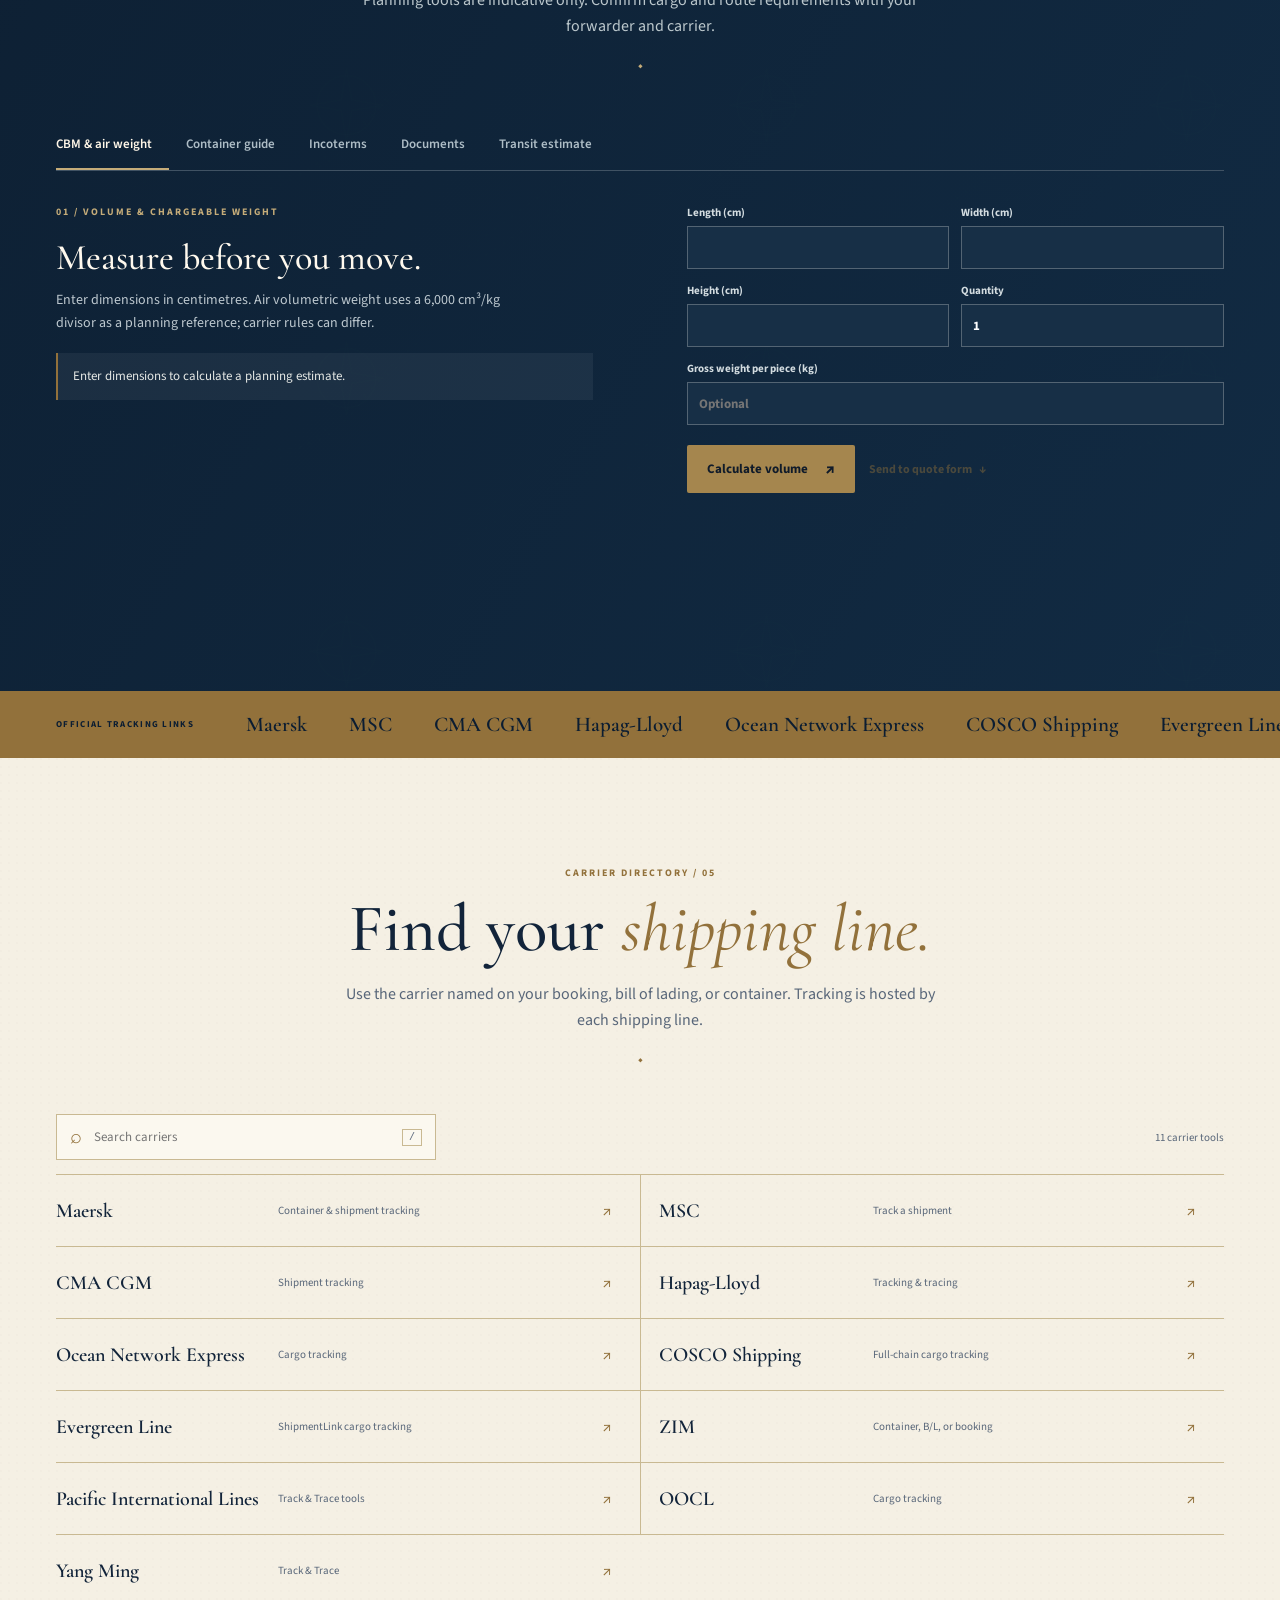
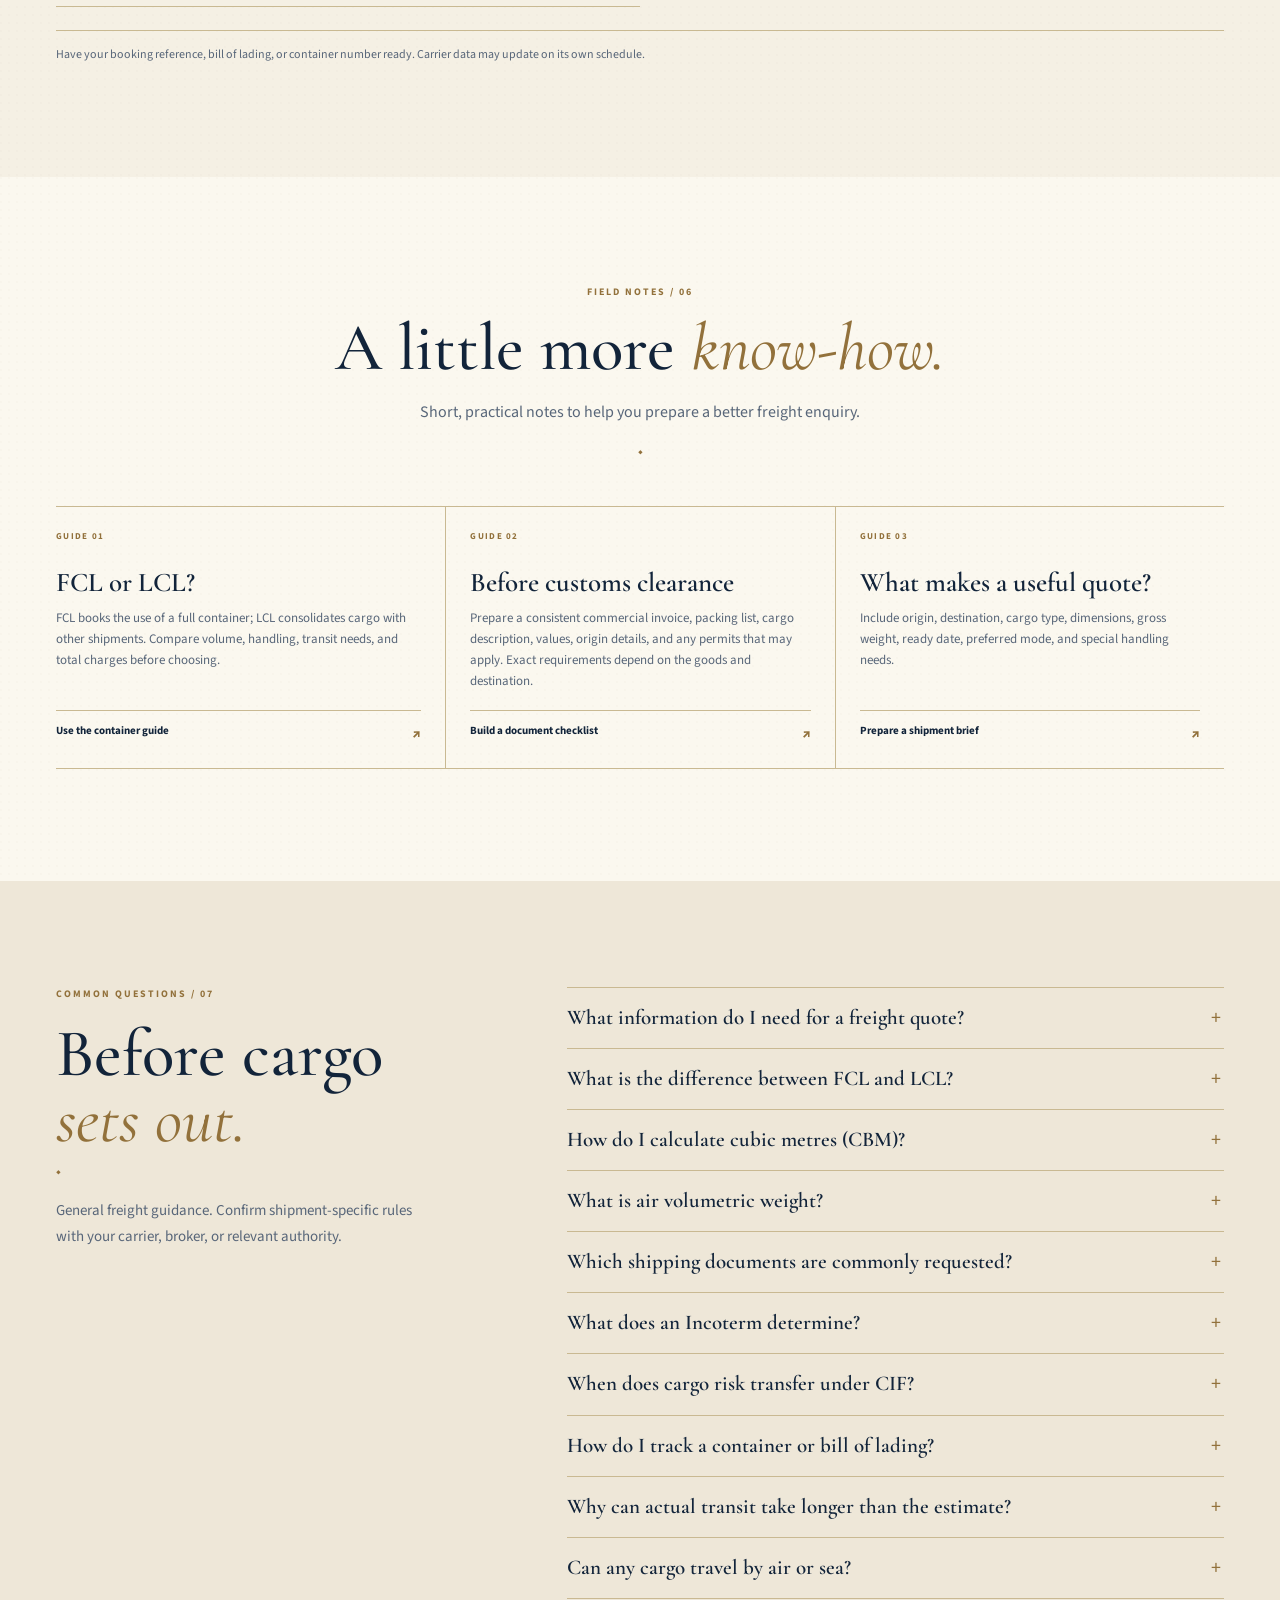
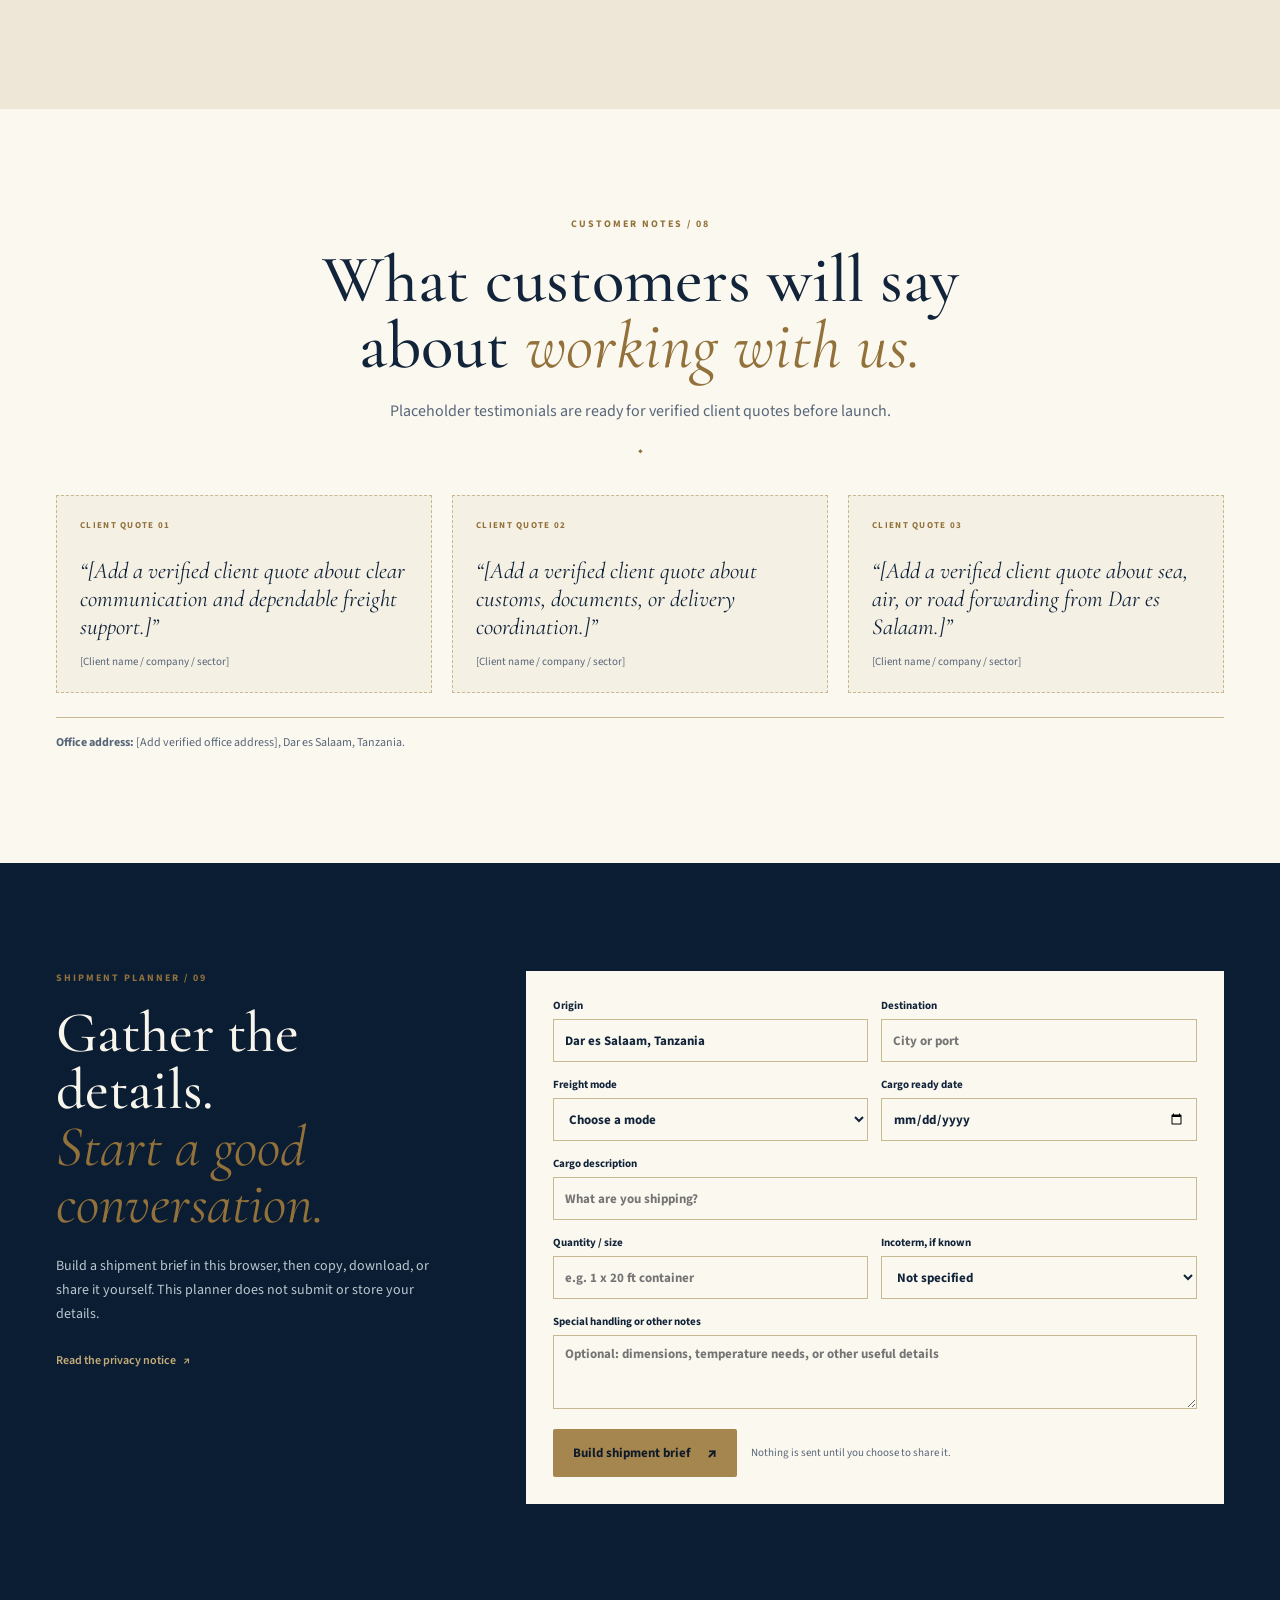
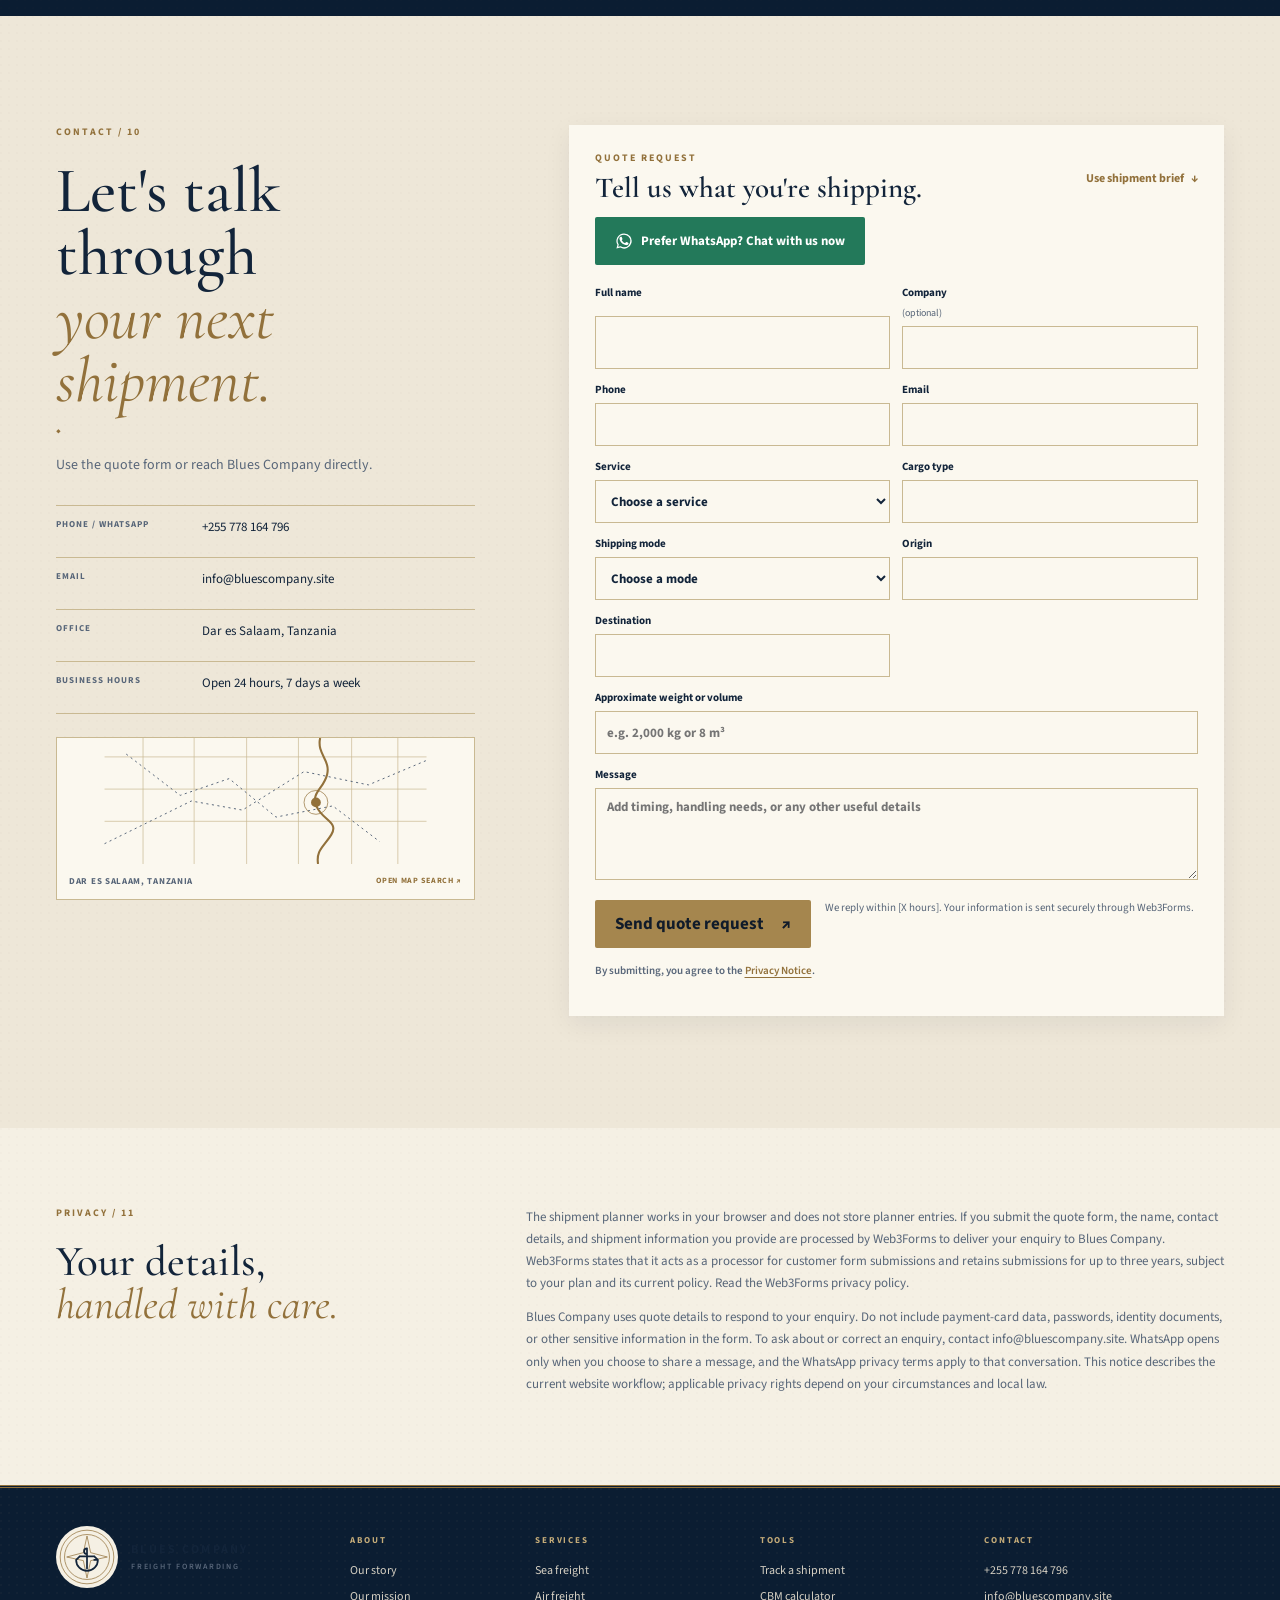
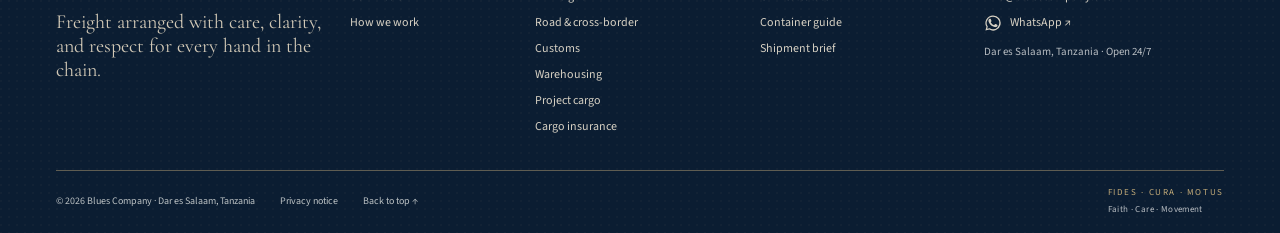
==== commit 9fcc2f8c: "Add files via upload" ====
--- a/index.html
+++ b/index.html
@@ -95,8 +95,9 @@
       </section>
 
       <section class="micro-slats-studio section" id="micro-slats-studio" aria-labelledby="micro-slats-title">
+        <canvas class="micro-slats-background" aria-hidden="true"></canvas>
         <div class="page-wrap micro-slats-layout">
-          <div class="micro-slats-copy" data-reveal><p class="eyebrow">INTERACTIVE BACKDROP / 02</p><h2 id="micro-slats-title">Set the atmosphere for <em>the route ahead.</em></h2><p>Adjust the animated slats, then choose a freight mode to see the planning focus for your shipment.</p><div class="slat-controls" role="group" aria-label="MicroSlats background settings"><span class="control-label">COLOR</span><button class="slat-color is-active" type="button" data-slat-color="violet" aria-label="Use violet slats" aria-pressed="true"></button><button class="slat-color slat-color-teal" type="button" data-slat-color="teal" aria-label="Use teal slats" aria-pressed="false"></button><button class="slat-color slat-color-gold" type="button" data-slat-color="gold" aria-label="Use gold slats" aria-pressed="false"></button><span class="control-label speed-label">SPEED</span><button class="slat-speed" type="button" data-slat-speed="0.35" aria-pressed="false">Calm</button><button class="slat-speed is-active" type="button" data-slat-speed="0.6" aria-pressed="true">Swell</button><button class="slat-speed" type="button" data-slat-speed="1.05" aria-pressed="false">Fast</button></div></div>
+          <div class="micro-slats-copy" data-reveal><p class="eyebrow">INTERACTIVE BACKDROP</p><h2 id="micro-slats-title">Set the atmosphere for <em>the route ahead.</em></h2><p>Adjust the animated slats, then choose a freight mode to see the planning focus for your shipment.</p><div class="slat-controls" role="group" aria-label="MicroSlats background settings"><span class="control-label">COLOR</span><button class="slat-color is-active" type="button" data-slat-color="violet" aria-label="Use violet slats" aria-pressed="true"></button><button class="slat-color slat-color-teal" type="button" data-slat-color="teal" aria-label="Use teal slats" aria-pressed="false"></button><button class="slat-color slat-color-gold" type="button" data-slat-color="gold" aria-label="Use gold slats" aria-pressed="false"></button><span class="control-label speed-label">SPEED</span><button class="slat-speed" type="button" data-slat-speed="0.35" aria-pressed="false">Calm</button><button class="slat-speed is-active" type="button" data-slat-speed="0.6" aria-pressed="true">Swell</button><button class="slat-speed" type="button" data-slat-speed="1.05" aria-pressed="false">Fast</button></div></div>
           <div class="mode-selector" data-reveal><div class="mode-tabs" role="tablist" aria-label="Choose a freight mode"><button class="mode-tab is-active" type="button" role="tab" aria-selected="true" aria-controls="mode-panel" data-mode="sea">Sea</button><button class="mode-tab" type="button" role="tab" aria-selected="false" aria-controls="mode-panel" data-mode="air">Air</button><button class="mode-tab" type="button" role="tab" aria-selected="false" aria-controls="mode-panel" data-mode="road">Road</button></div><div class="mode-panel" id="mode-panel" role="tabpanel"><span class="mode-index">MODE 01</span><h3 id="mode-title">Sea freight</h3><p id="mode-copy">Plan full or shared container options, port handling, documents, and the delivery leg before booking.</p><a class="button button-gold" id="mode-cta" href="#sea-freight">Explore sea freight <span aria-hidden="true">↗</span></a></div></div>
         </div>
       </section>
--- a/styles.css
+++ b/styles.css
@@ -454,3 +454,9 @@
 .mode-panel { min-height: 230px; padding: 28px; }.mode-index { color: #d4a8ff; font-size: 9px; font-weight: 700; letter-spacing: 1.4px; }.mode-panel h3 { margin: 22px 0 9px; color: #fff; font-family: var(--serif); font-size: 38px; font-weight: 500; }.mode-panel p { max-width: 430px; margin: 0 0 23px; color: #c5b9ca; font-size: 14px; line-height: 1.65; }
 @media (max-width: 760px) { .micro-slats-layout { grid-template-columns: 1fr; gap: 34px; }.micro-slats-studio { padding-block: 76px; }.mode-panel { min-height: 210px; padding: 22px; } }
 @media (prefers-reduced-motion: reduce) { .mode-tab, .slat-speed, .slat-color { transition: none !important; } }
+
+/* Live preview canvas behind the MicroSlats controls. */
+.micro-slats-studio { position: relative; isolation: isolate; overflow: hidden; }
+.micro-slats-studio .micro-slats-background { opacity: .55; pointer-events: none; }
+.micro-slats-studio::before { content: ""; position: absolute; inset: 0; z-index: 1; pointer-events: none; background: linear-gradient(90deg, rgb(23 19 29 / .92), rgb(23 19 29 / .4) 60%, rgb(23 19 29 / .7)); }
+.micro-slats-layout { position: relative; z-index: 2; }
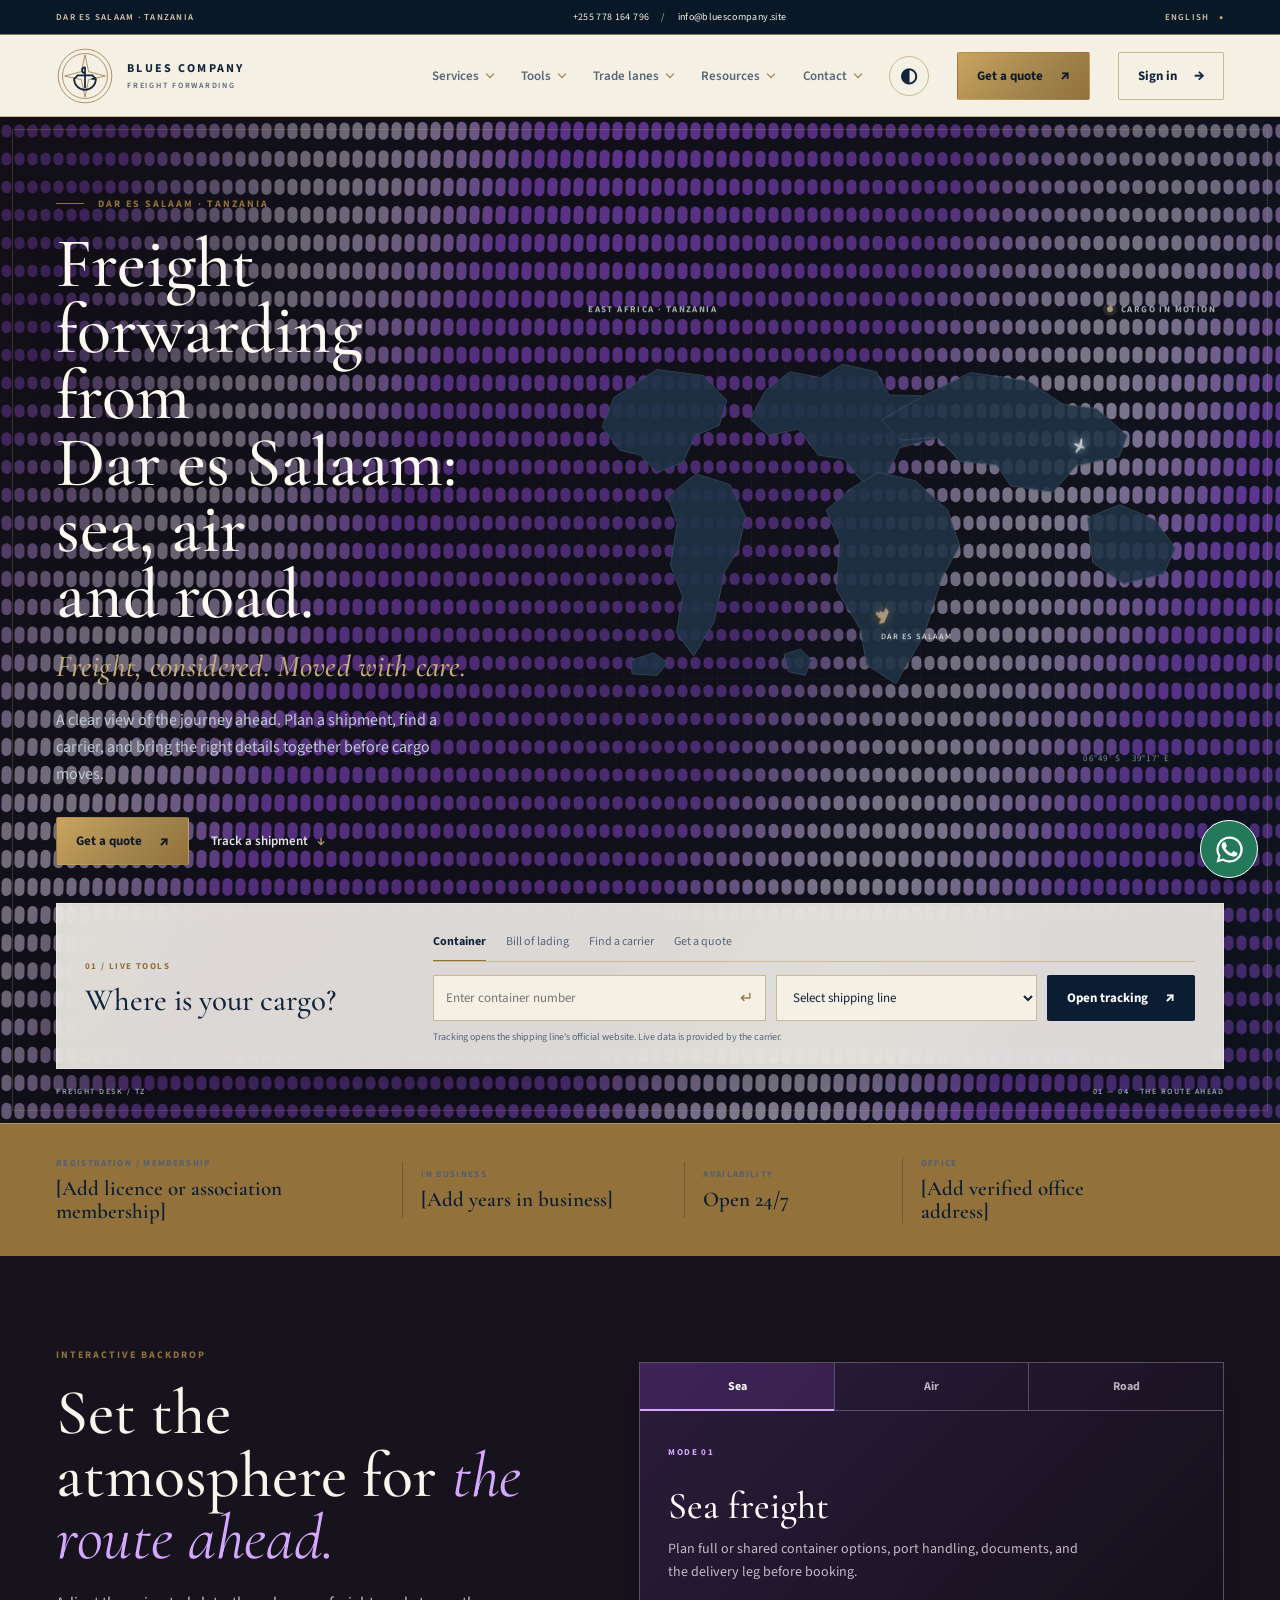
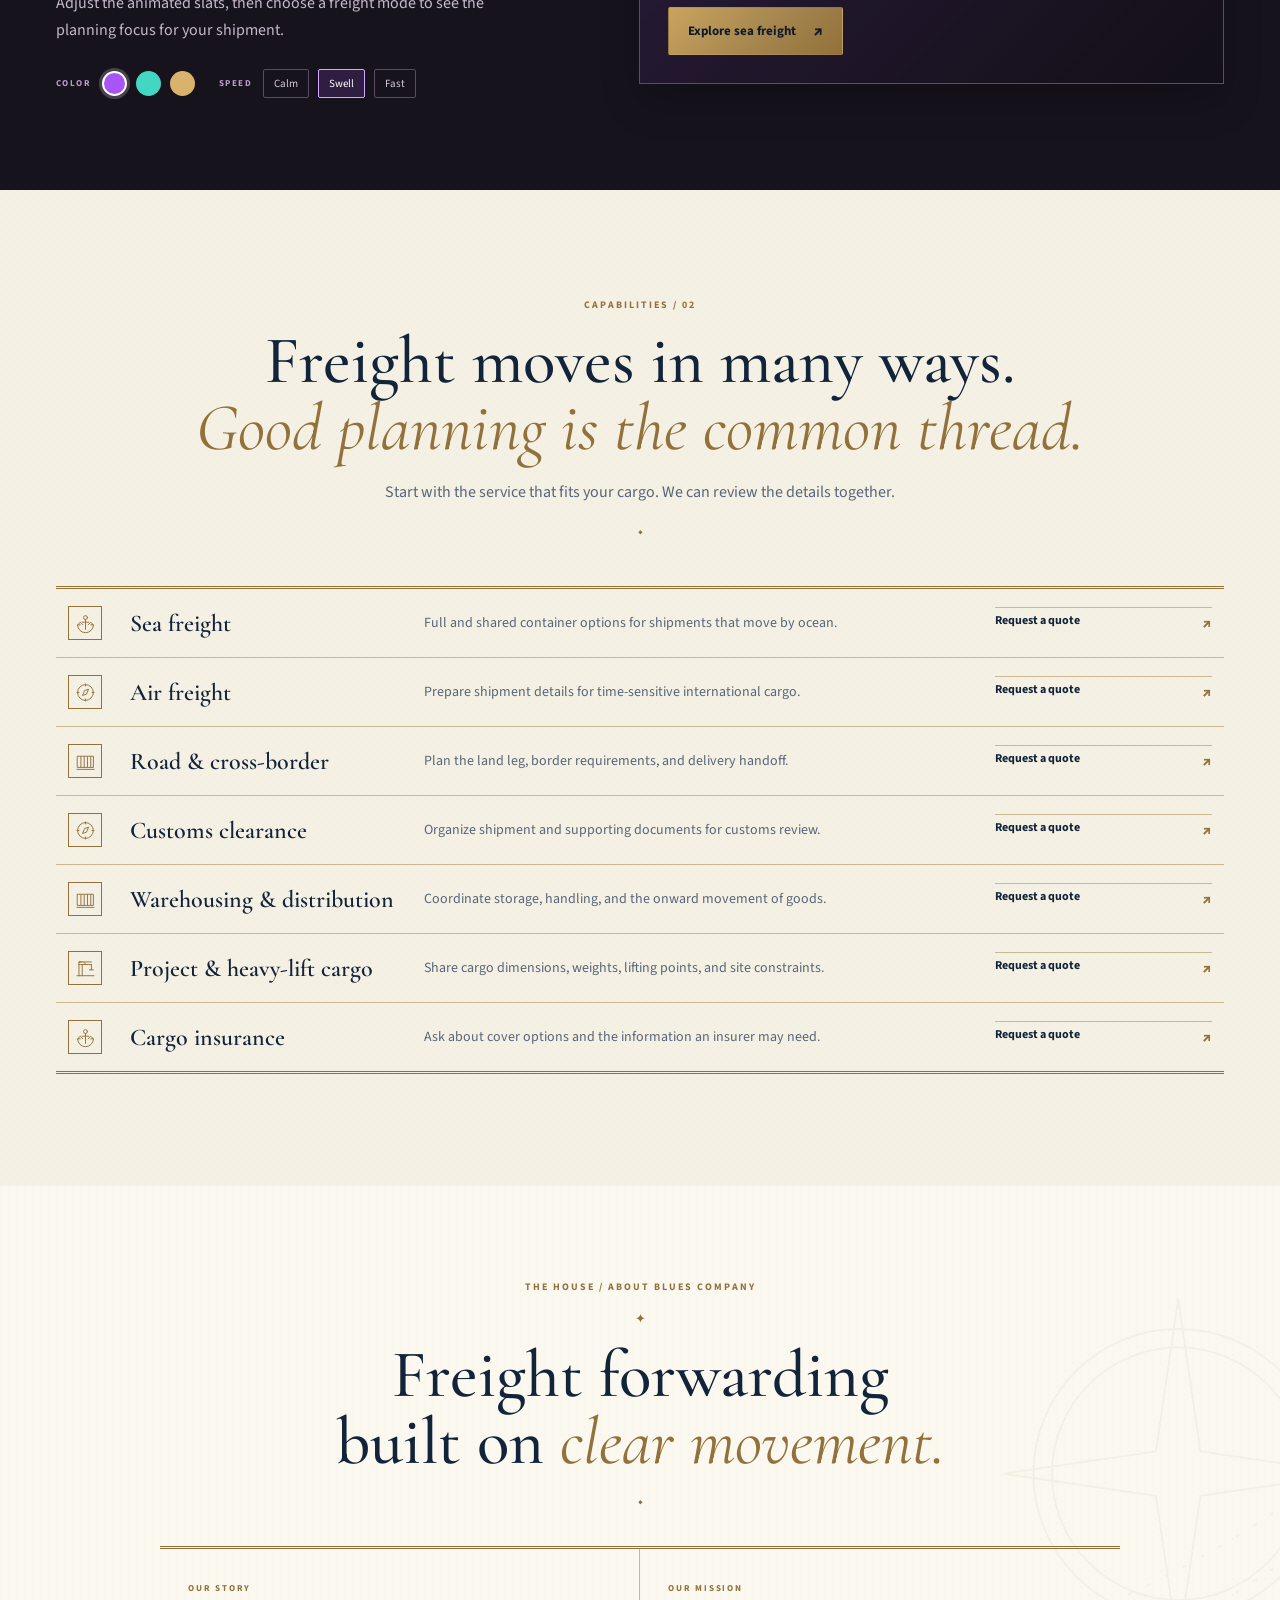
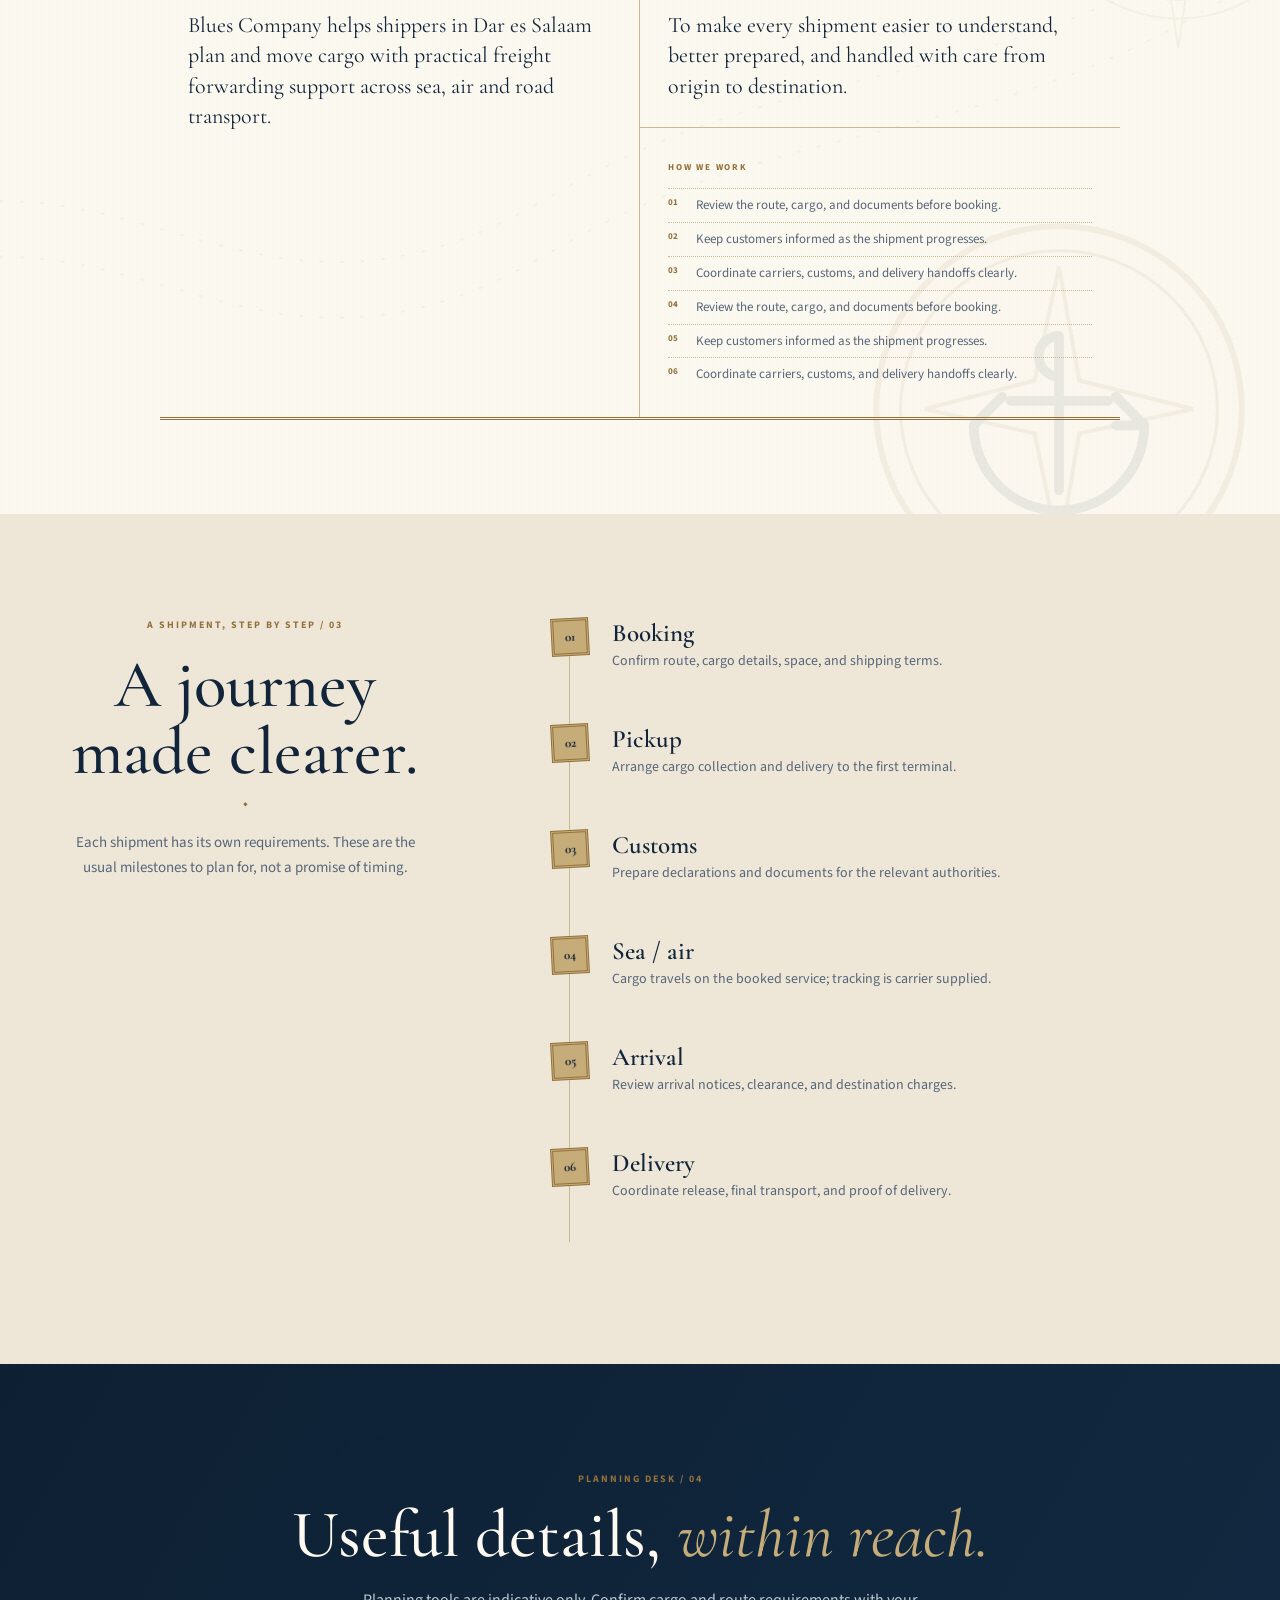
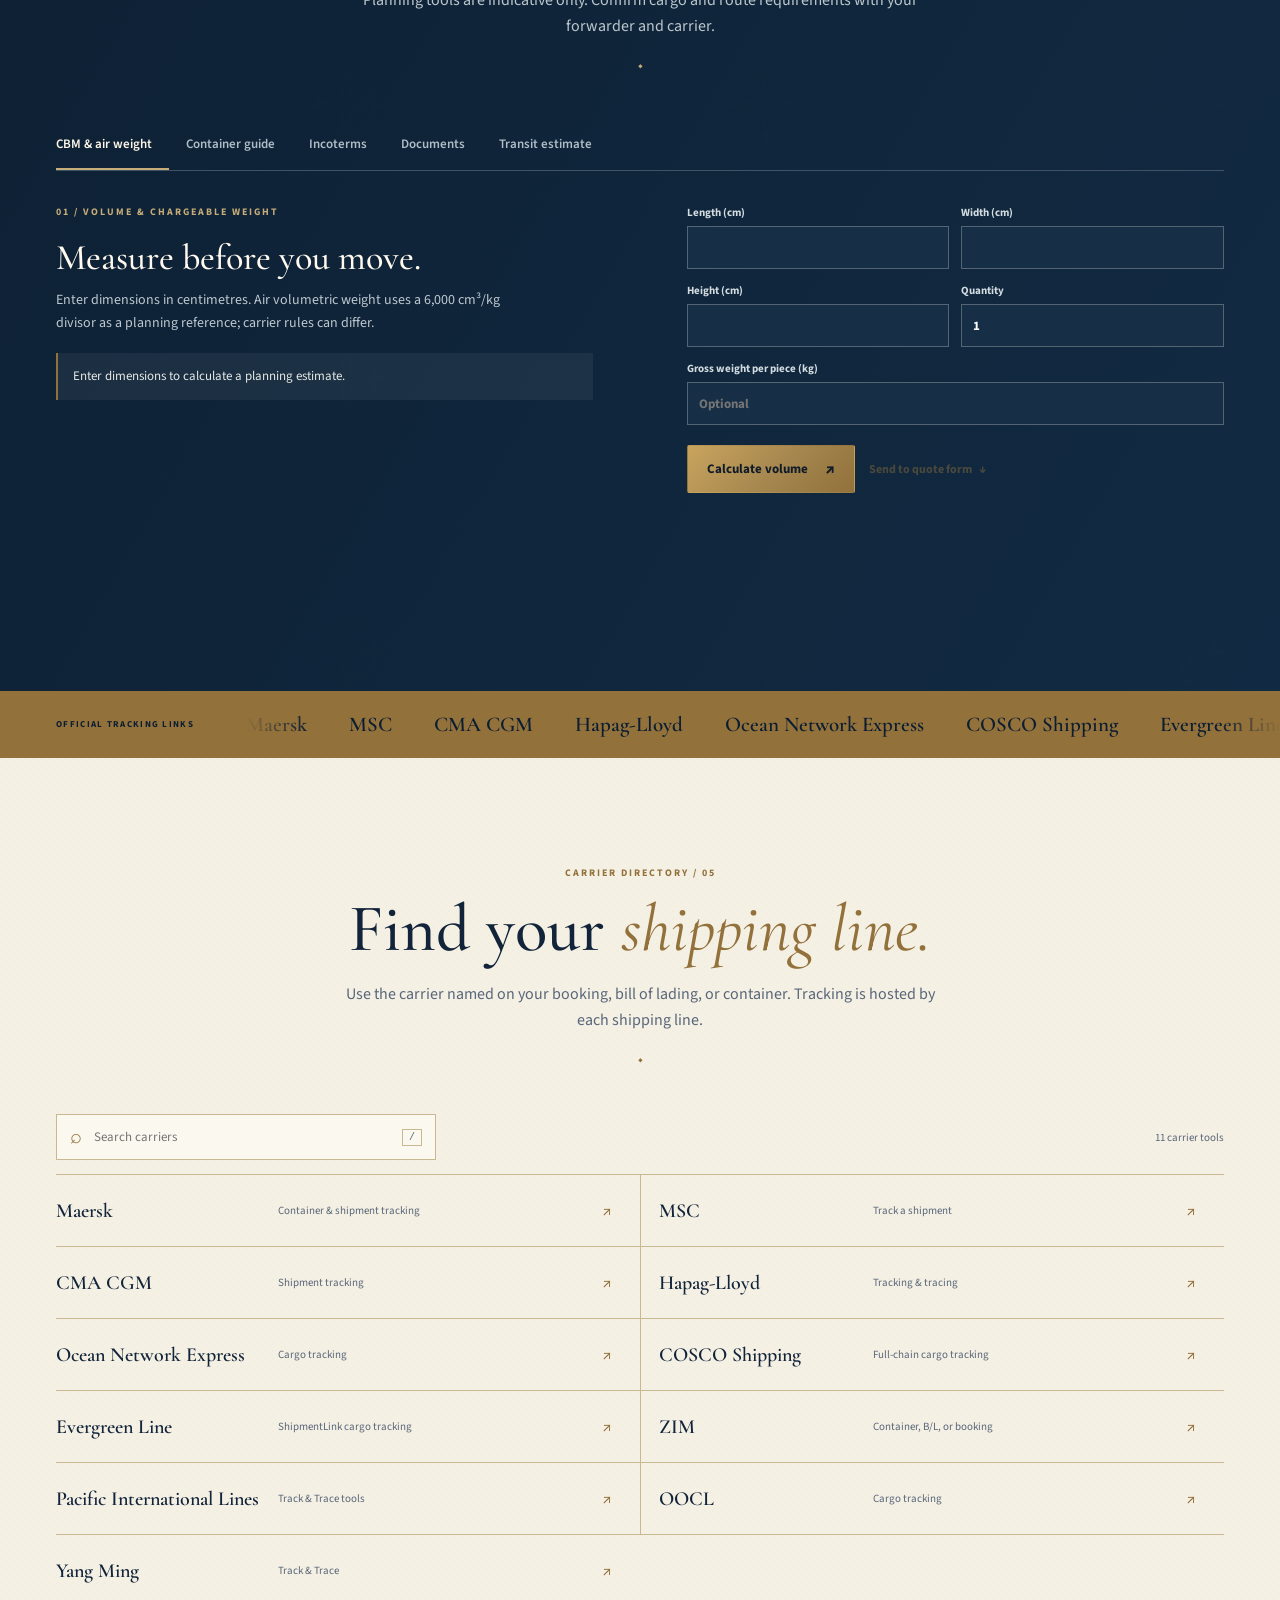
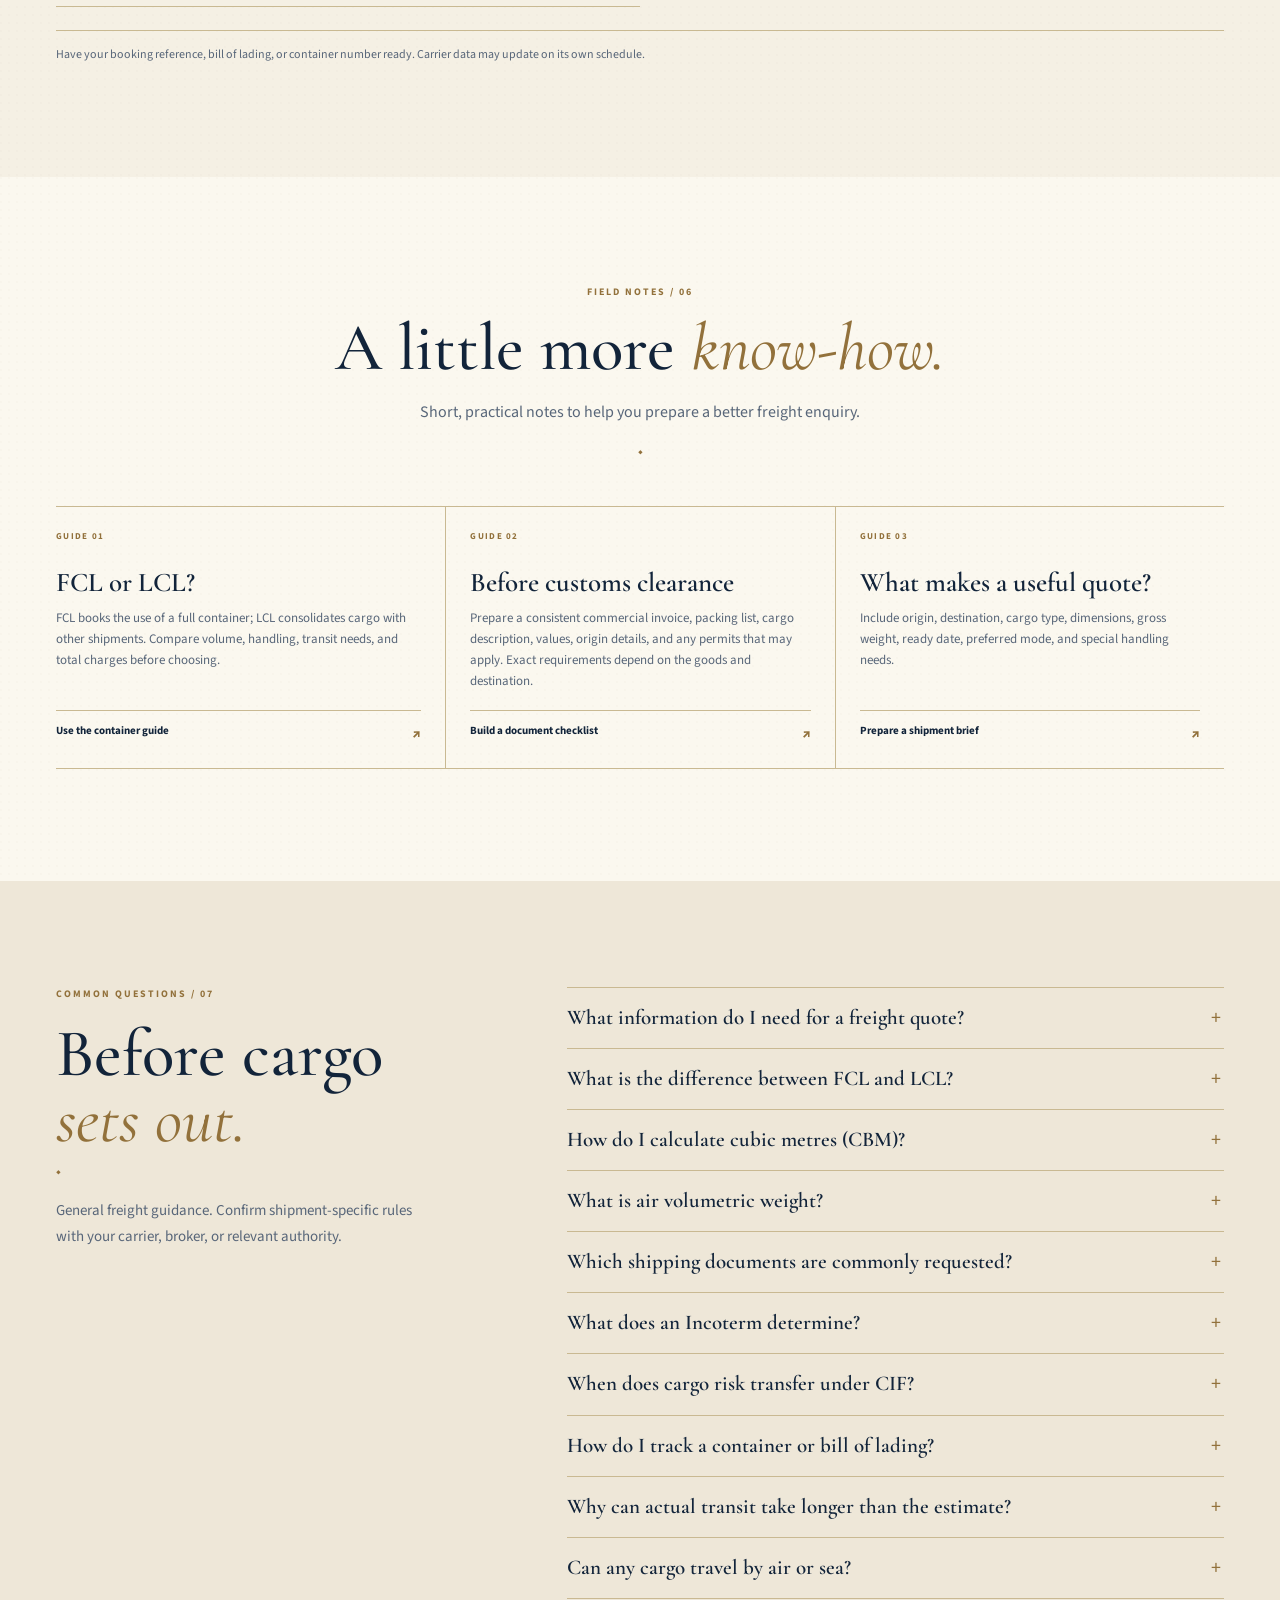
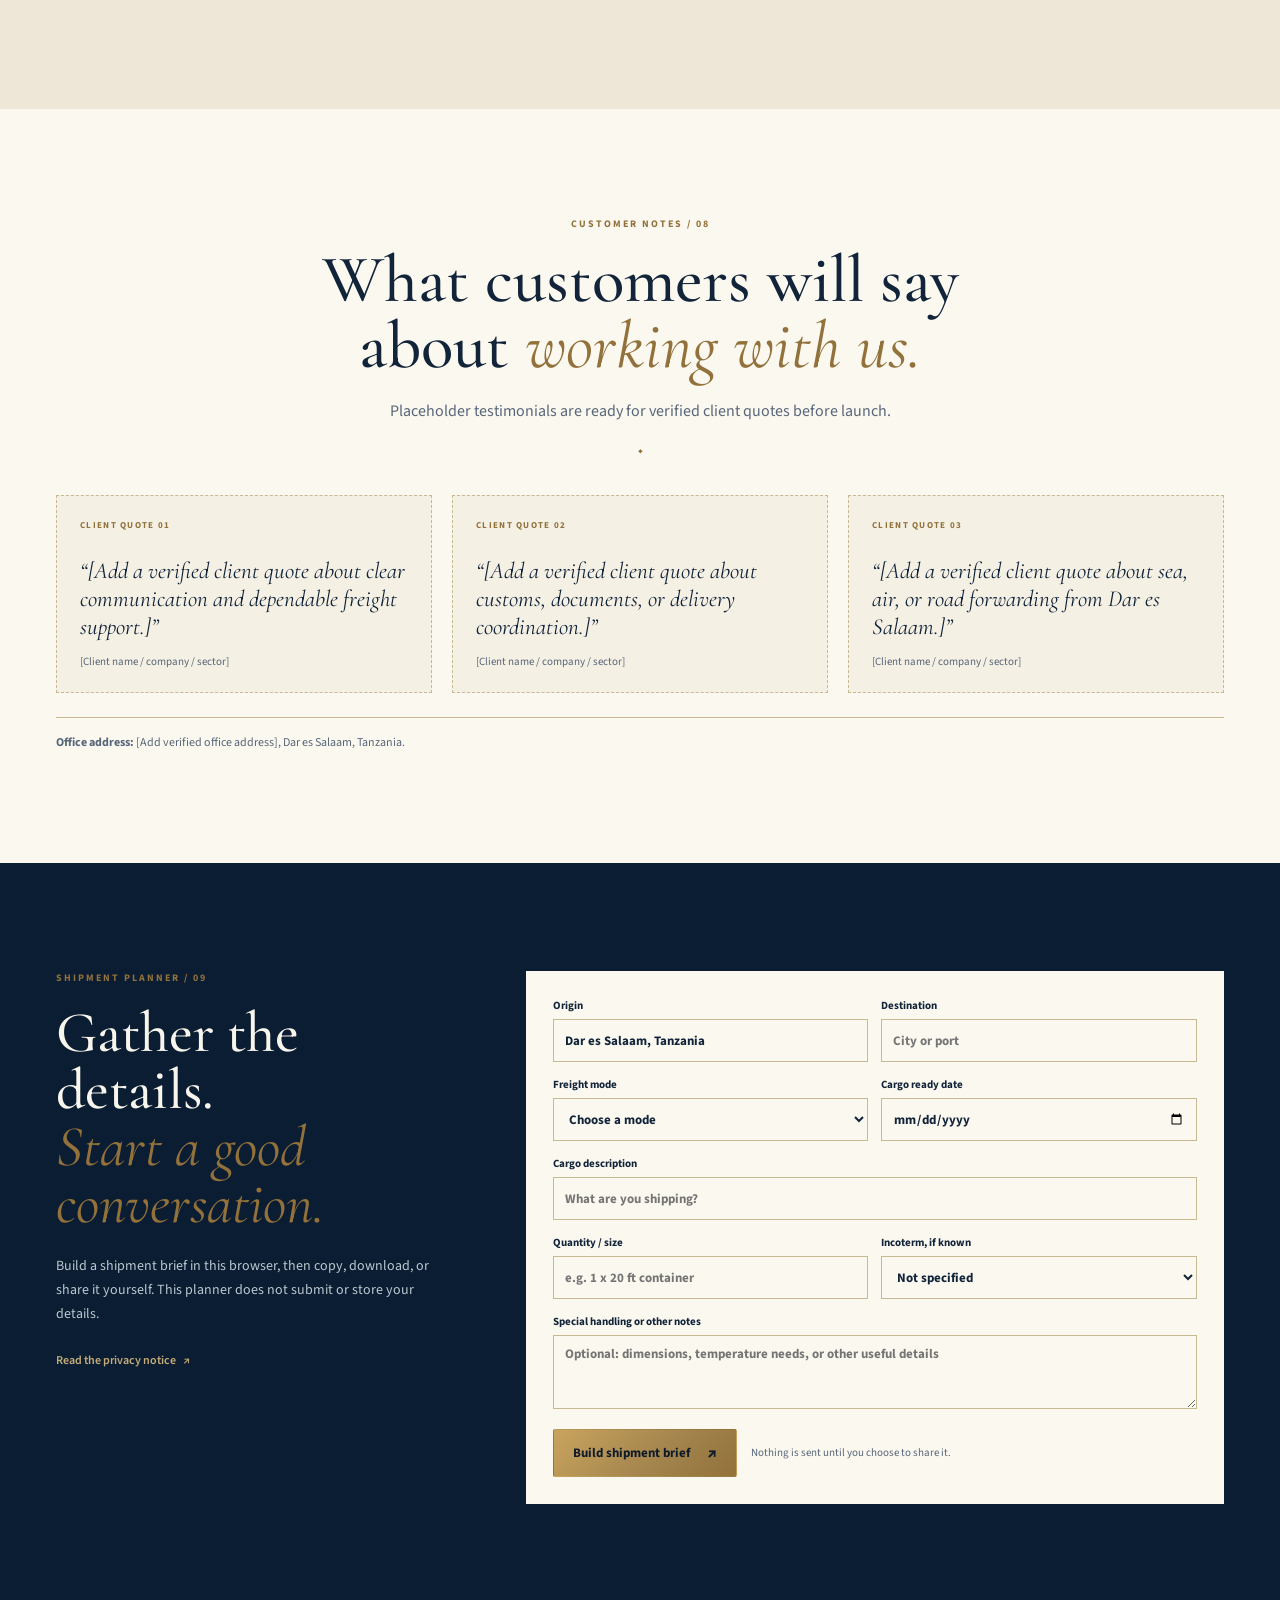
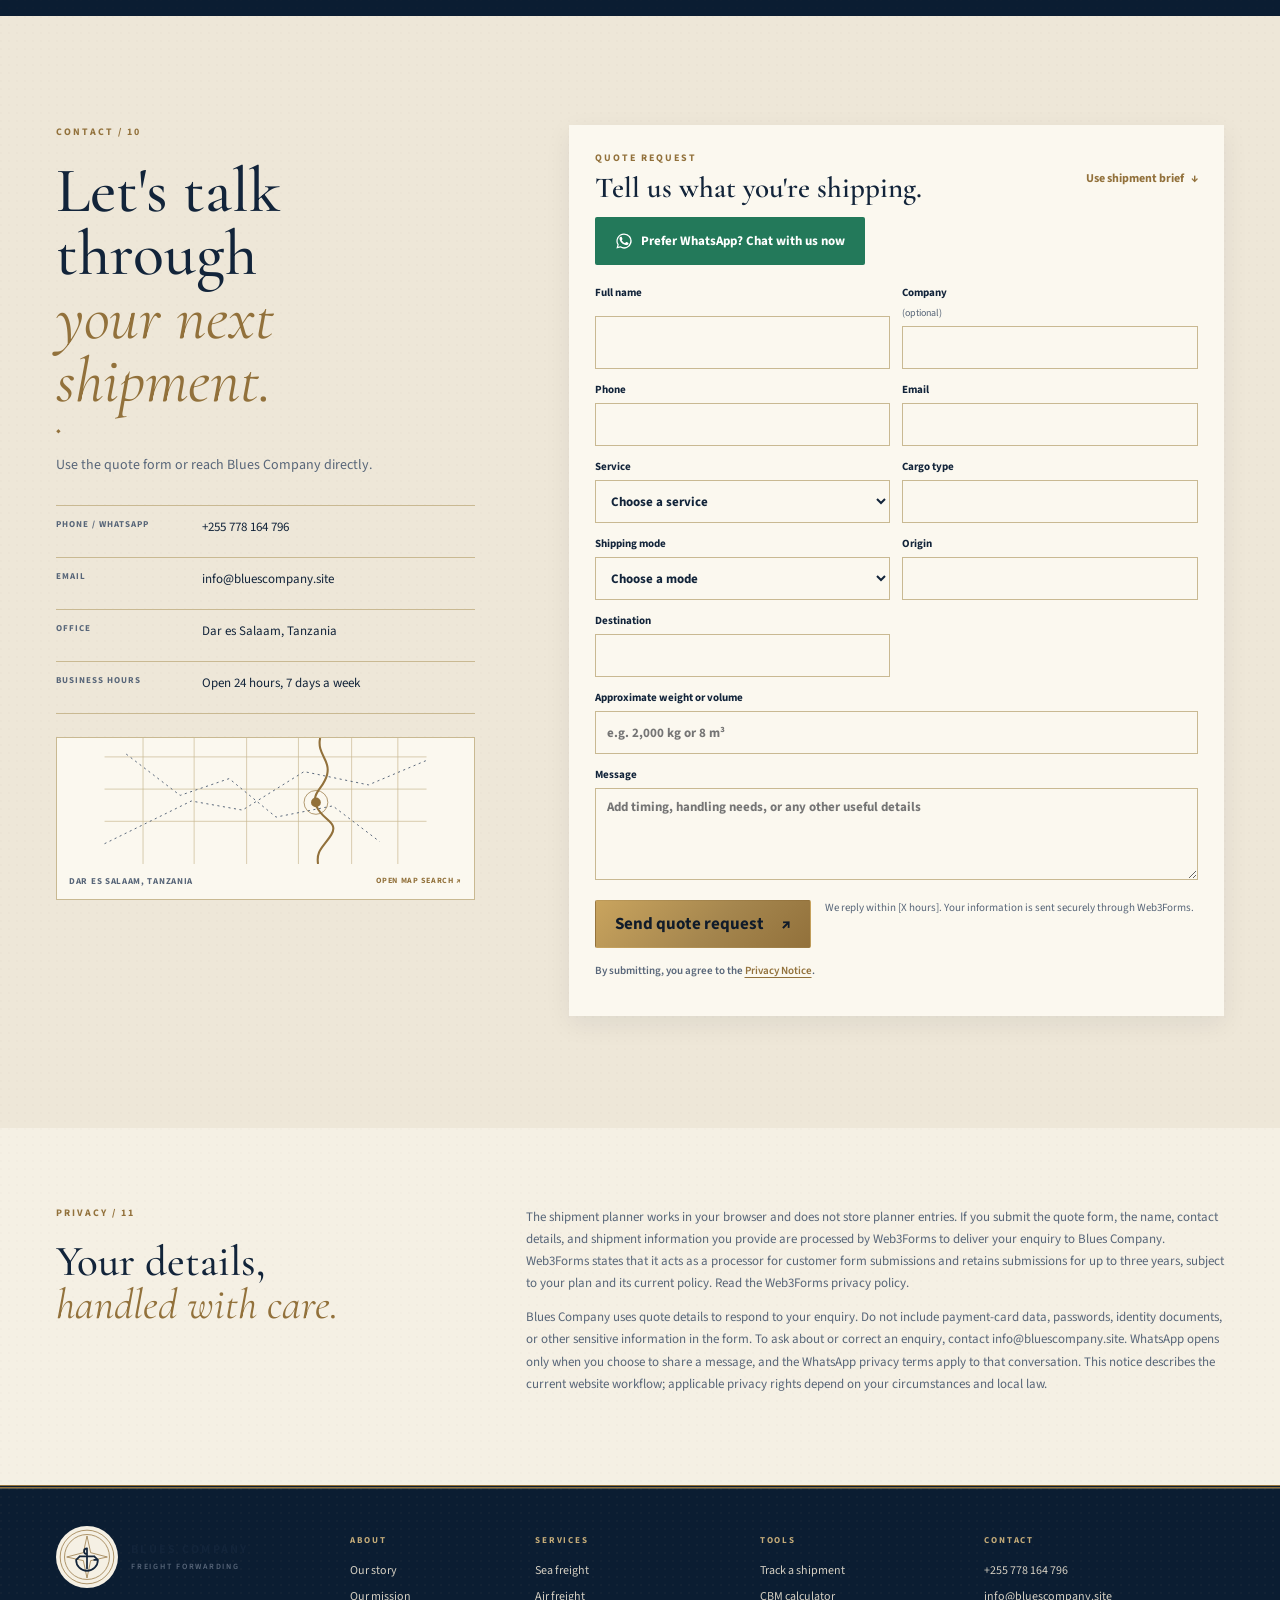
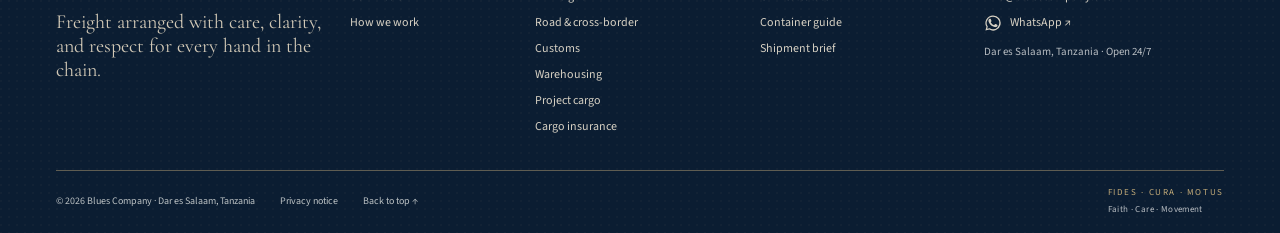
==== commit 97b867c3: "Update index.html" ====
--- a/index.html
+++ b/index.html
@@ -21,7 +21,9 @@
     <link rel="preconnect" href="https://fonts.gstatic.com" crossorigin>
     <link href="https://fonts.googleapis.com/css2?family=Cormorant+Garamond:wght@400;500;600;700&family=Source+Sans+3:wght@400;500;600;700&display=swap" rel="stylesheet">
     <link rel="stylesheet" href="styles.css">
+    <link rel="stylesheet" href="premium.css">
     <script src="script.js" defer></script>
+    <script src="premium.js" defer></script>
     <script type="application/ld+json">
       {
         "@context":"https://schema.org",
@@ -40,6 +42,7 @@
   </head>
   <body>
     <a class="skip-link" href="#main">Skip to content</a>
+    <div class="scroll-progress" id="scroll-progress" aria-hidden="true"></div>
     <div class="page-loader" id="page-loader" aria-hidden="true"><img src="images/bc-mark.svg" alt=""><span>BLUES COMPANY</span><i></i></div>
     <div class="topbar"><div class="page-wrap topbar-inner"><span class="topbar-note">DAR ES SALAAM · TANZANIA</span><div class="topbar-contact"><a href="tel:+255778164796">+255 778 164 796</a><span aria-hidden="true">/</span><a href="mailto:info@bluescompany.site">info@bluescompany.site</a></div><span class="topbar-locale" aria-label="Current language: English">ENGLISH <i aria-hidden="true">◆</i></span></div></div>
     <header class="site-header" id="top">
@@ -53,6 +56,7 @@
         <details class="nav-mega contact-mega"><summary>Contact</summary><div class="mega-panel"><div><small>CALL / WHATSAPP</small><a href="tel:+255778164796">+255 778 164 796</a><a href="https://wa.me/255778164796" target="_blank" rel="noopener noreferrer">Chat on WhatsApp ↗</a></div><div><small>EMAIL</small><a href="mailto:info@bluescompany.site">info@bluescompany.site</a><a href="#contact">Quote request form ↓</a></div><p>Reach Blues Company in Dar es Salaam, Tanzania.</p></div></details>
         <button class="theme-toggle" id="theme-toggle" type="button" aria-label="Switch to dark theme" title="Switch theme"><span aria-hidden="true">◐</span></button>
         <a class="button button-gold nav-quote" href="#contact">Get a quote <span aria-hidden="true">↗</span></a>
+        <a class="button button-outline nav-login" href="login.html">Sign in <span aria-hidden="true">→</span></a>
       </nav>
     </header>
     <main id="main">
@@ -142,4 +146,4 @@
     <footer class="site-footer"><div class="page-wrap footer-ledger"><div class="footer-brand"><a class="wordmark" href="#top" aria-label="Blues Company, back to top"><svg class="house-crest" viewBox="0 0 80 80" role="img" aria-label="Blues Company compass and anchor crest"><circle class="crest-outer" cx="40" cy="40" r="37"/><circle class="crest-inner" cx="40" cy="40" r="31"/><path class="crest-compass" d="m40 11 5 23 23 6-23 5-5 24-5-24-23-5 23-6z"/><path class="crest-anchor" d="M40 28v28m-9-17h18m-9-11a4 4 0 1 0 0 8m-15 8a15 15 0 0 0 30 0h-5m-25 0 5-5m25 5-5-5"/></svg><span><strong>BLUES COMPANY</strong><small>FREIGHT FORWARDING</small></span></a><p class="footer-statement">Freight arranged with care, clarity, and respect for every hand in the chain.</p></div><div class="footer-column"><h2>About</h2><a href="#about">Our story</a><a href="#about">Our mission</a><a href="#about">How we work</a></div><div class="footer-column"><h2>Services</h2><a href="#sea-freight">Sea freight</a><a href="#air-freight">Air freight</a><a href="#road-cross-border">Road &amp; cross-border</a><a href="#customs-clearance">Customs</a><a href="#warehousing-distribution">Warehousing</a><a href="#project-cargo">Project cargo</a><a href="#cargo-insurance">Cargo insurance</a></div><div class="footer-column"><h2>Tools</h2><a href="#track">Track a shipment</a><a href="#tools">CBM calculator</a><a href="#tools">Container guide</a><a href="#shipment-brief">Shipment brief</a></div><div class="footer-column"><h2>Contact</h2><a href="tel:+255778164796">+255 778 164 796</a><a href="mailto:info@bluescompany.site">info@bluescompany.site</a><a href="https://wa.me/255778164796" target="_blank" rel="noopener noreferrer">WhatsApp ↗</a><span>Dar es Salaam, Tanzania · Open 24/7</span></div><div class="footer-base"><span>© <span id="year"></span> Blues Company · Dar es Salaam, Tanzania</span><a href="#privacy">Privacy notice</a><a href="#top" class="back-top">Back to top ↑</a><span class="footer-motto">FIDES · CURA · MOTUS <small>Faith · Care · Movement</small></span></div></div></footer>
     <a class="whatsapp-float" id="whatsapp-float" href="https://wa.me/255778164796?text=Hello%2C%20I%20would%20like%20a%20freight%20quote." target="_blank" rel="noopener noreferrer" aria-label="Message Blues Company on WhatsApp"><span aria-hidden="true">WA</span></a><button class="back-top-button" id="back-top-button" type="button" aria-label="Back to top" title="Back to top">↑</button>
   </body>
-</html>+</html>
--- a/premium.css
+++ b/premium.css
@@ -0,0 +1,72 @@
+/* ============================================================
+   BLUES COMPANY - PREMIUM v2 UPGRADE LAYER
+   Load AFTER styles.css. Enhances the existing design system
+   without replacing it. Safe to remove at any time.
+   ============================================================ */
+
+/* --- Scroll progress bar --- */
+.scroll-progress{position:fixed;top:0;left:0;z-index:999;height:3px;width:0%;background:linear-gradient(90deg,var(--brass),var(--brass-light),#f2e3ba);box-shadow:0 0 12px rgb(178 142 76/.55);}
+
+/* --- Refined scrollbar --- */
+::-webkit-scrollbar{width:11px;height:11px}
+::-webkit-scrollbar-track{background:var(--paper)}
+::-webkit-scrollbar-thumb{background:linear-gradient(var(--brass),var(--navy-3));border-radius:8px;border:3px solid var(--paper)}
+
+/* --- Header: glass state on scroll + link underline sweep --- */
+.site-header{transition:background .3s ease,box-shadow .3s ease}
+.site-header.is-scrolled{background:color-mix(in srgb,var(--paper) 88%,transparent);backdrop-filter:blur(14px) saturate(1.15);-webkit-backdrop-filter:blur(14px) saturate(1.15);box-shadow:0 10px 30px rgb(11 29 50/.10)}
+.site-nav>a:not(.button),.nav-mega>summary{background:linear-gradient(var(--brass),var(--brass)) left bottom/0% 1px no-repeat;transition:background-size .28s ease,color .2s ease;padding-bottom:12px}
+.site-nav>a:not(.button):hover,.nav-mega>summary:hover{background-size:100% 1px}
+
+/* --- Buttons: gradient gold + shine sweep --- */
+.button{position:relative;overflow:hidden;isolation:isolate}
+.button::after{content:"";position:absolute;inset:0;z-index:-1;background:linear-gradient(115deg,transparent 30%,rgb(255 255 255/.35) 50%,transparent 70%);transform:translateX(-130%);transition:transform .65s ease}
+.button:hover::after{transform:translateX(130%)}
+.button-gold{background:linear-gradient(135deg,#c9a45e,#a5864e 55%,#92713b)}
+.button-gold:hover{filter:brightness(1.08)}
+.button,.service-card,.carrier-item{transition-timing-function:cubic-bezier(.22,.8,.28,1)}
+
+/* --- Hero: refined typography + load-in stagger --- */
+.hero h1{text-shadow:0 4px 30px rgb(0 0 0/.35)}
+.hero-subline{letter-spacing:.01em}
+.hero-copy>*{will-change:transform,opacity}
+
+/* --- Tracking workspace: glassmorphism --- */
+.hero-track{background:color-mix(in srgb,var(--white) 86%,transparent);backdrop-filter:blur(16px) saturate(1.2);-webkit-backdrop-filter:blur(16px) saturate(1.2);border:1px solid rgb(255 255 255/.35);box-shadow:0 24px 60px rgb(0 0 0/.28)}
+:is(.tracking-reference,.tracking-carrier) input:focus,:is(.tracking-reference,.tracking-carrier) select:focus{outline:none;box-shadow:inset 0 0 0 2px var(--brass)}
+
+/* --- Form fields: soft focus ring --- */
+.field-grid :is(input,select,textarea):focus,.brief-tool :is(input,select,textarea):focus,.quote-panel :is(input,select,textarea):focus{outline:none;border-color:var(--brass);box-shadow:0 0 0 3px rgb(178 142 76/.18)}
+.field-grid :is(input,select,textarea){transition:border-color .2s ease,box-shadow .2s ease}
+
+/* --- Service cards: pointer spotlight + top accent --- */
+.service-card{position:relative;overflow:hidden}
+.service-card::before{content:"";position:absolute;inset:0;z-index:0;opacity:0;transition:opacity .3s ease;background:radial-gradient(340px circle at var(--mx,50%) var(--my,50%),rgb(178 142 76/.14),transparent 65%);pointer-events:none}
+.service-card:hover::before{opacity:1}
+.service-card::after{content:"";position:absolute;top:0;left:0;z-index:1;width:100%;height:2px;background:linear-gradient(90deg,var(--brass),transparent);transform:scaleX(0);transform-origin:left;transition:transform .35s ease}
+.service-card:hover::after{transform:scaleX(1)}
+.service-card>*{position:relative;z-index:1}
+
+/* --- Carrier rows: arrow nudge on hover --- */
+.carrier-item i{transition:transform .25s ease}
+.carrier-item:hover i{transform:translate(3px,-3px)}
+
+/* --- Marquee: soft edge fade --- */
+.marquee-window{mask-image:linear-gradient(90deg,transparent,#000 6%,#000 94%,transparent);-webkit-mask-image:linear-gradient(90deg,transparent,#000 6%,#000 94%,transparent)}
+
+/* --- Trust strip: crisper hierarchy --- */
+.trust-grid strong{transition:color .2s ease}
+.trust-grid>div:hover strong{color:var(--navy-2)}
+
+/* --- FAQ: summary hover --- */
+.faq-list summary{transition:color .2s ease}
+.faq-list summary:hover{color:var(--brass)}
+
+/* --- Footer: top glow line --- */
+.site-footer{box-shadow:inset 0 1px 0 rgb(197 172 121/.4)}
+
+/* --- Stronger reveal easing --- */
+html.reveal-ready [data-reveal].is-visible{animation:reveal-in .8s cubic-bezier(.22,.8,.28,1) both}
+
+/* --- Portal sign-in button hidden in mobile menu --- */
+@media(max-width:760px){.site-nav .nav-login{display:none}}
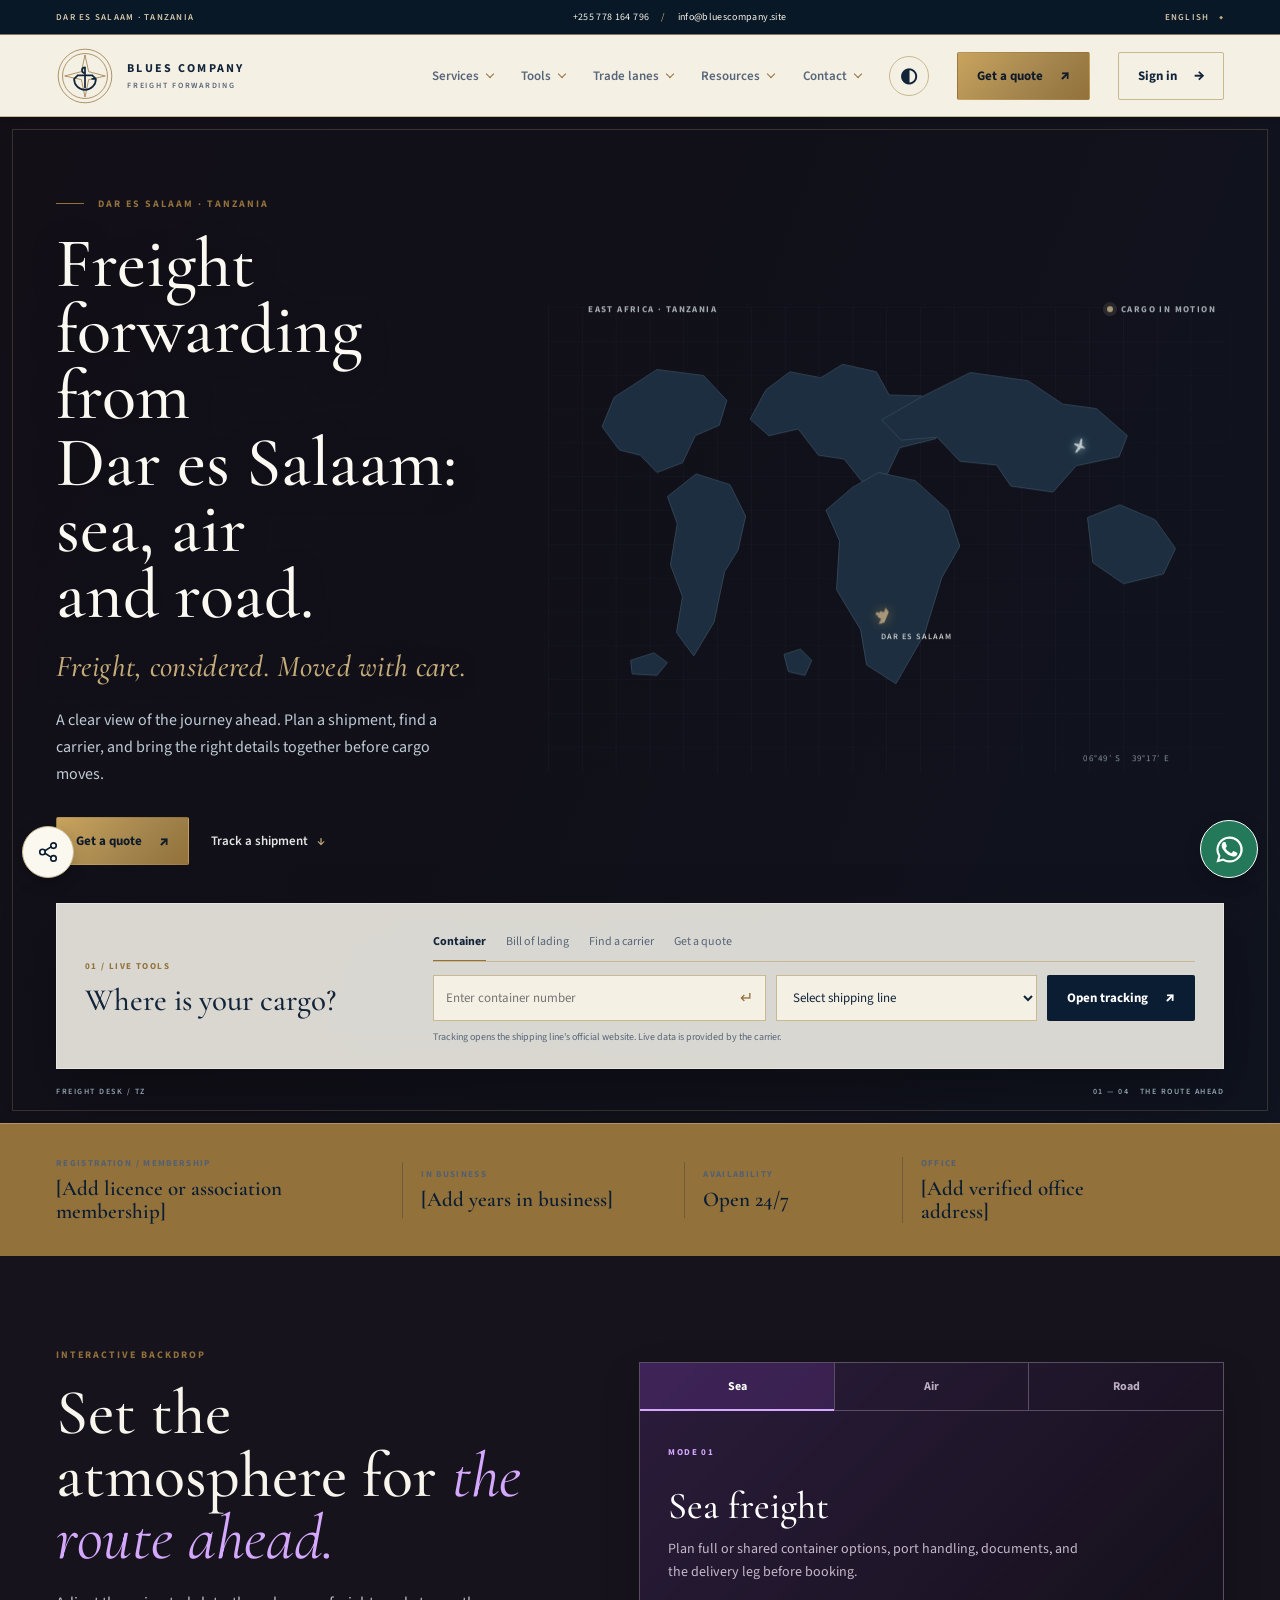
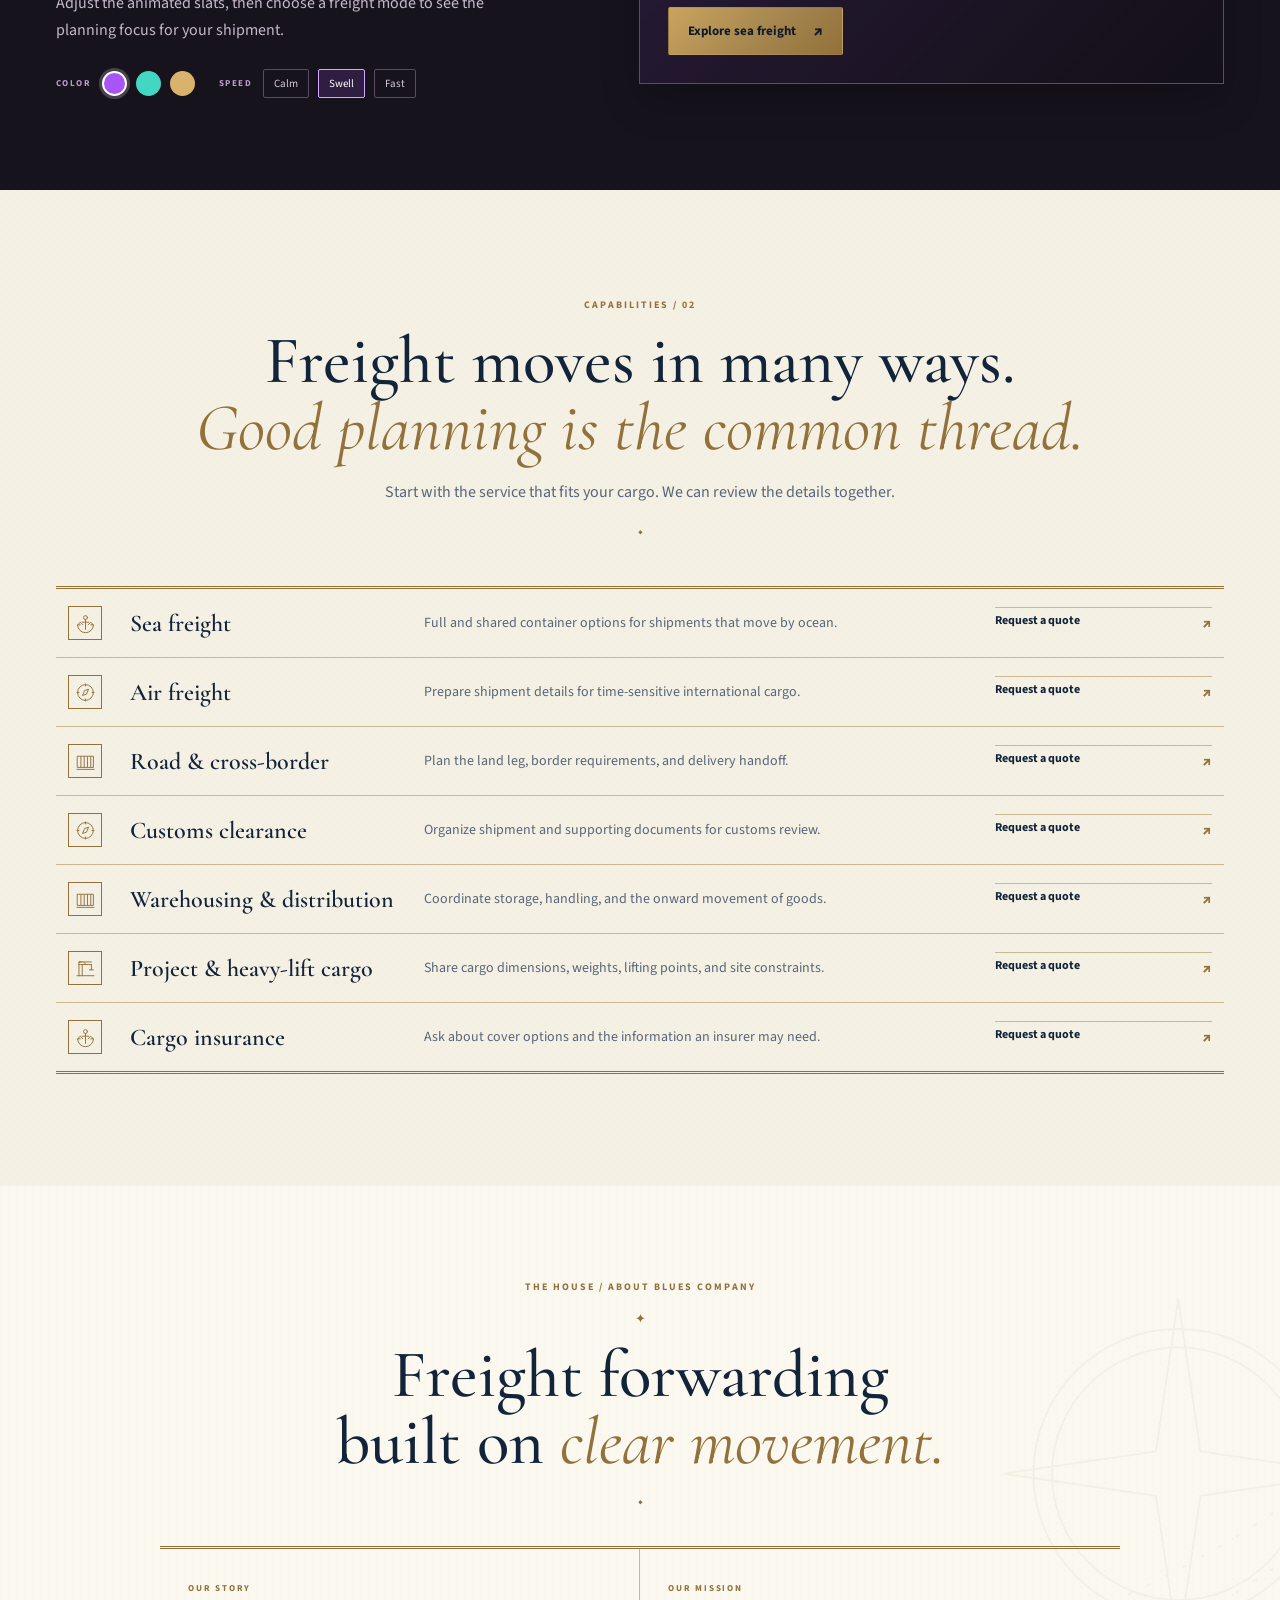
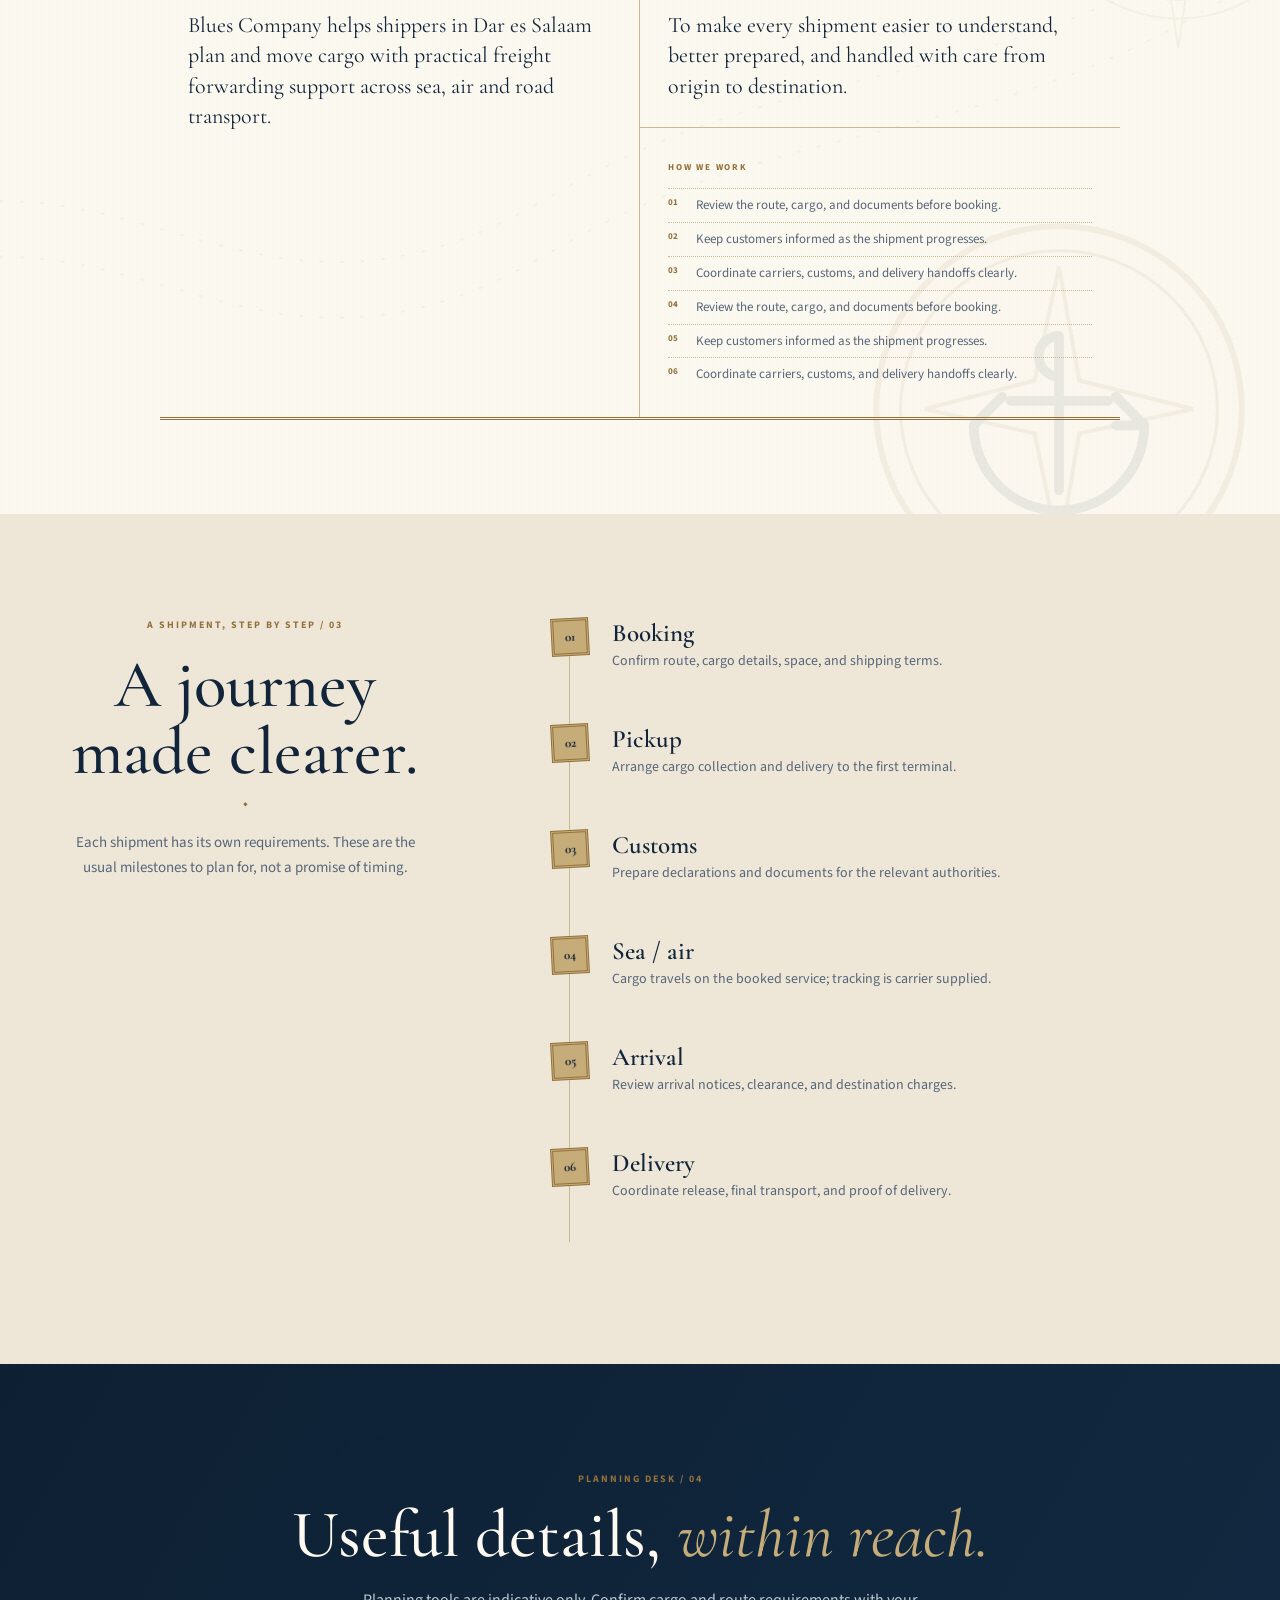
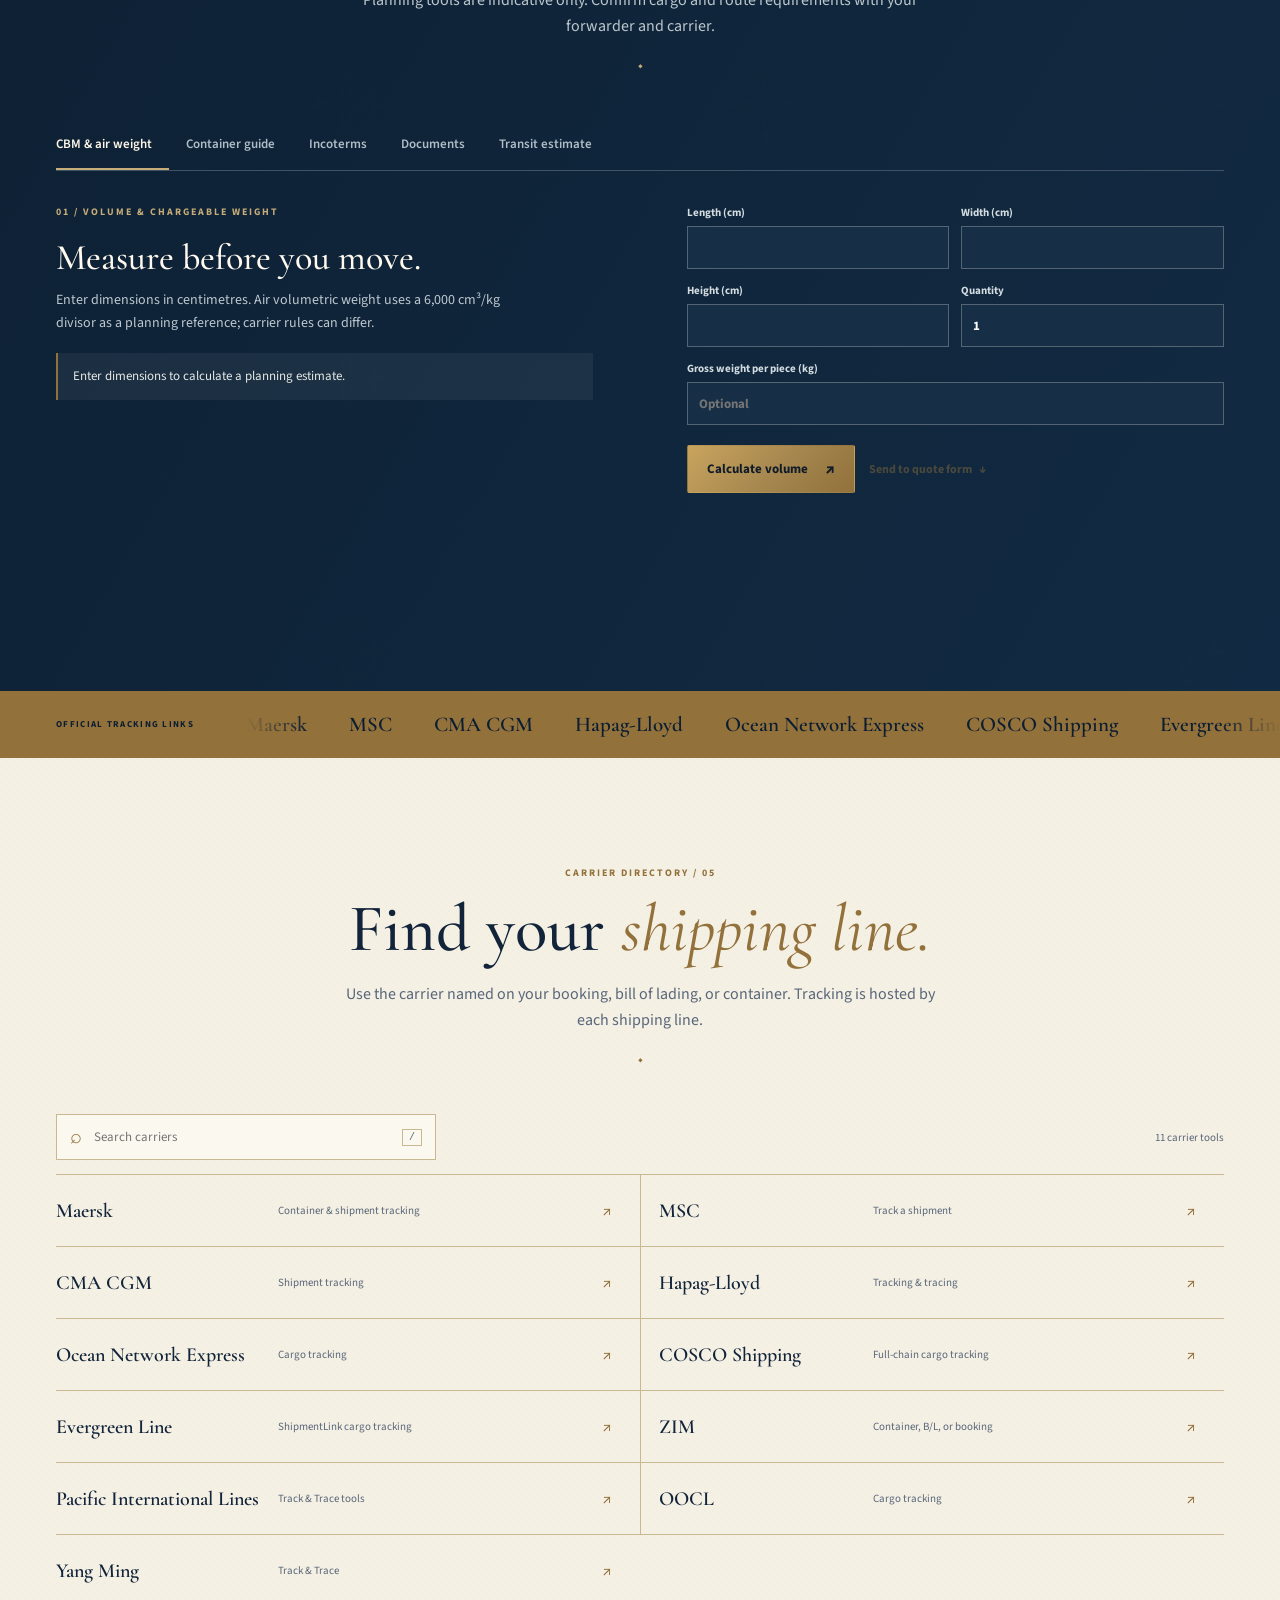
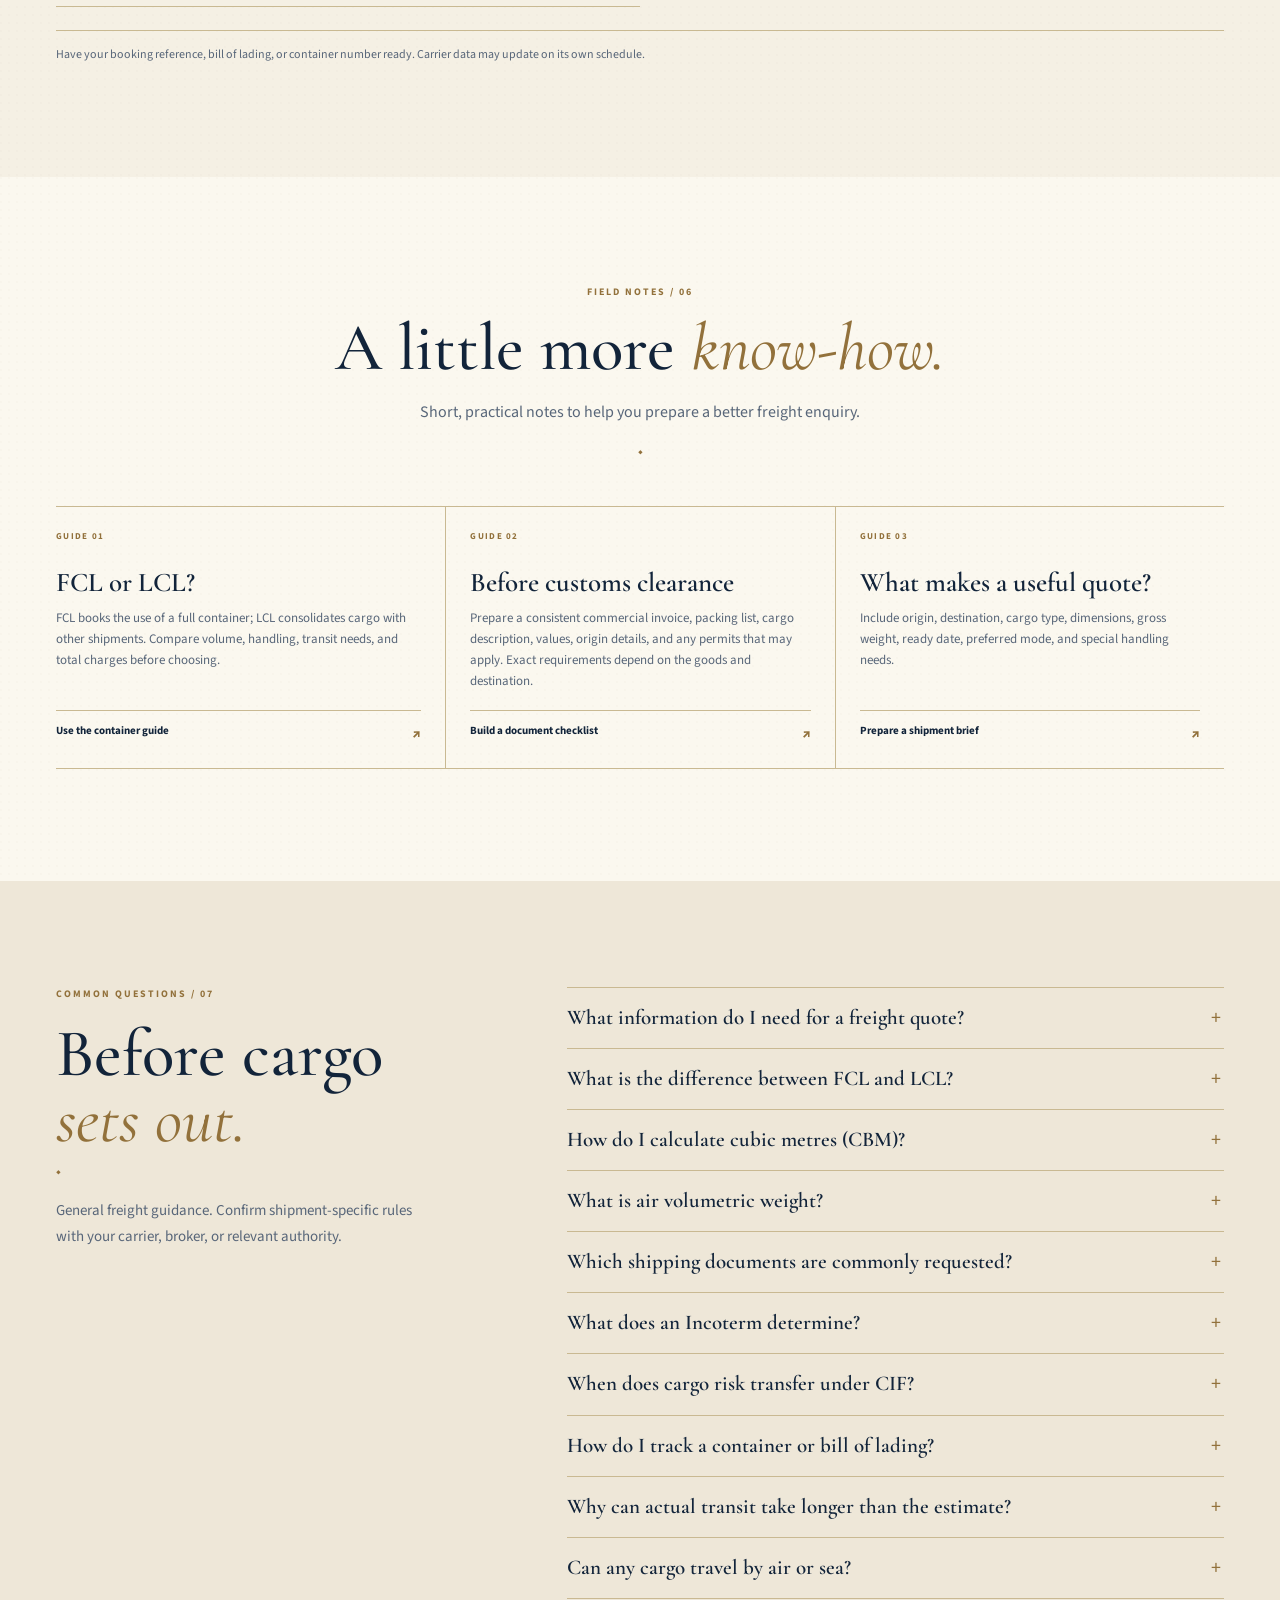
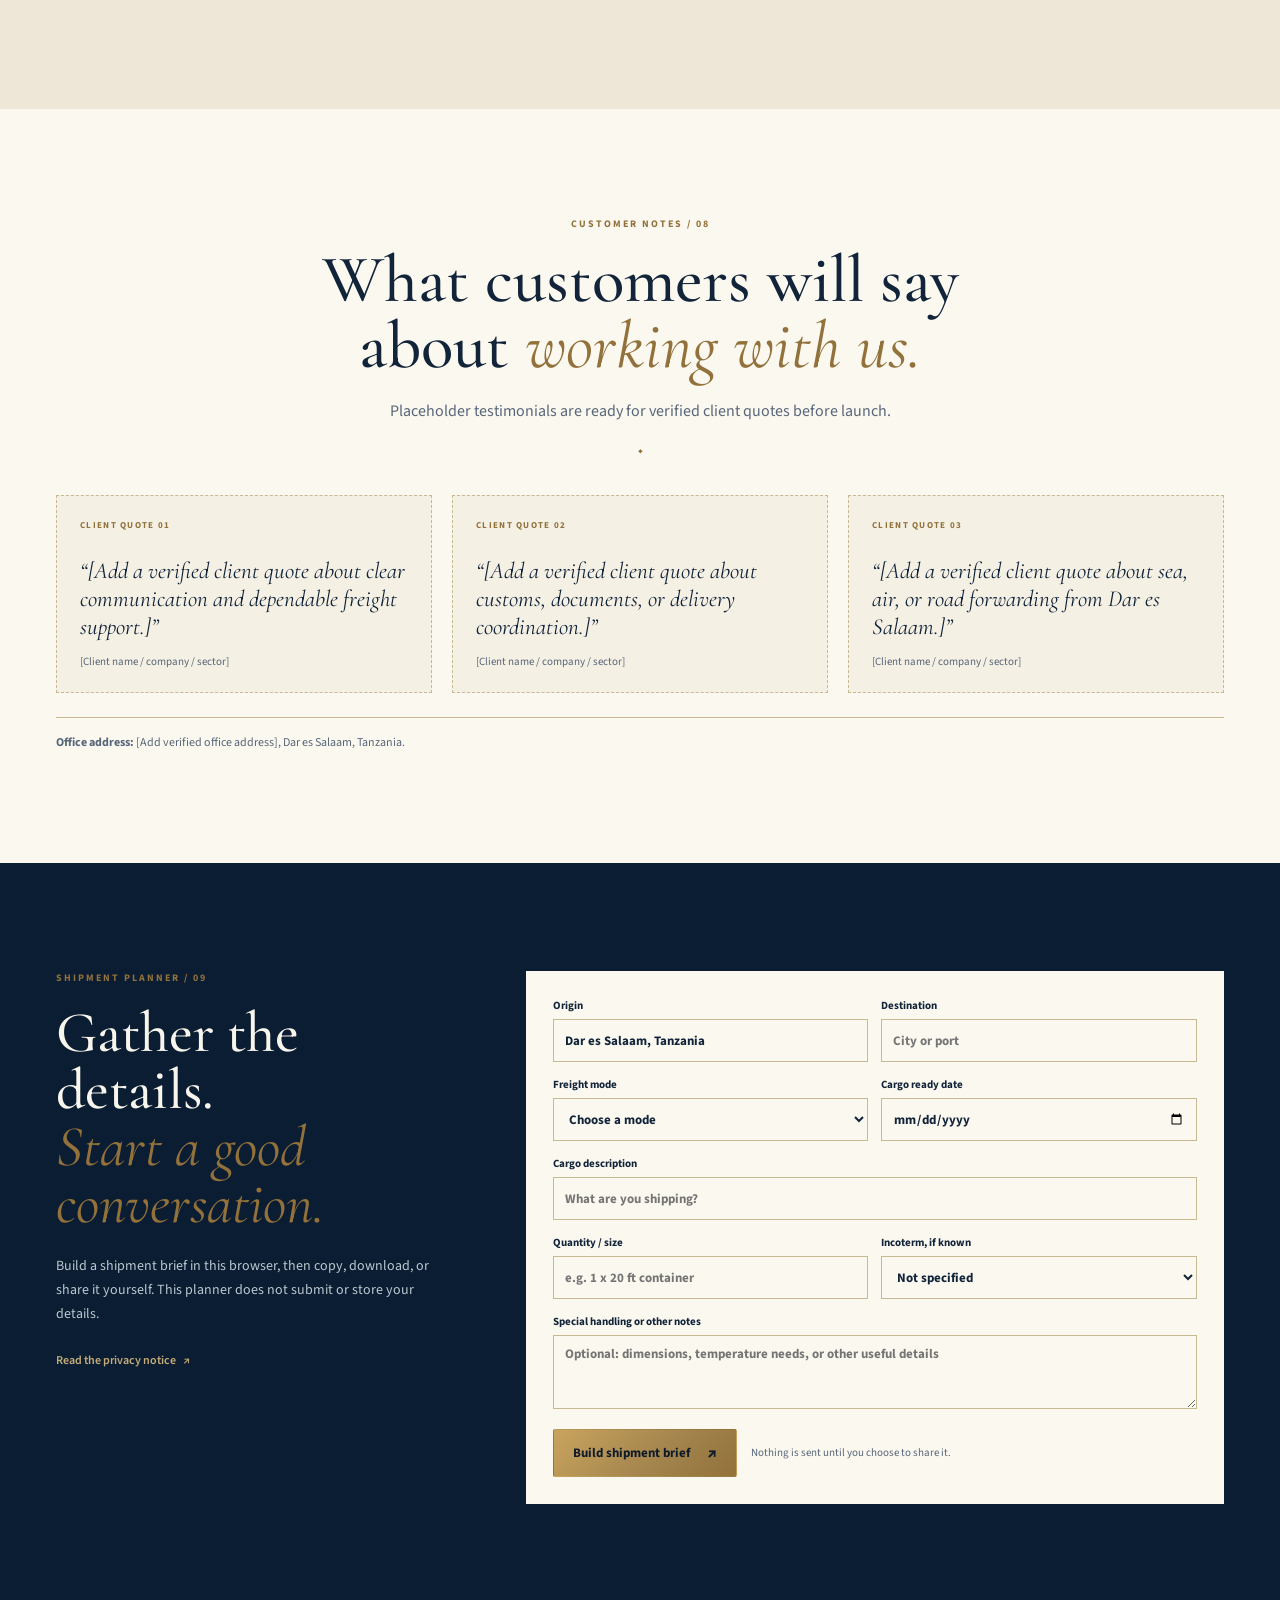
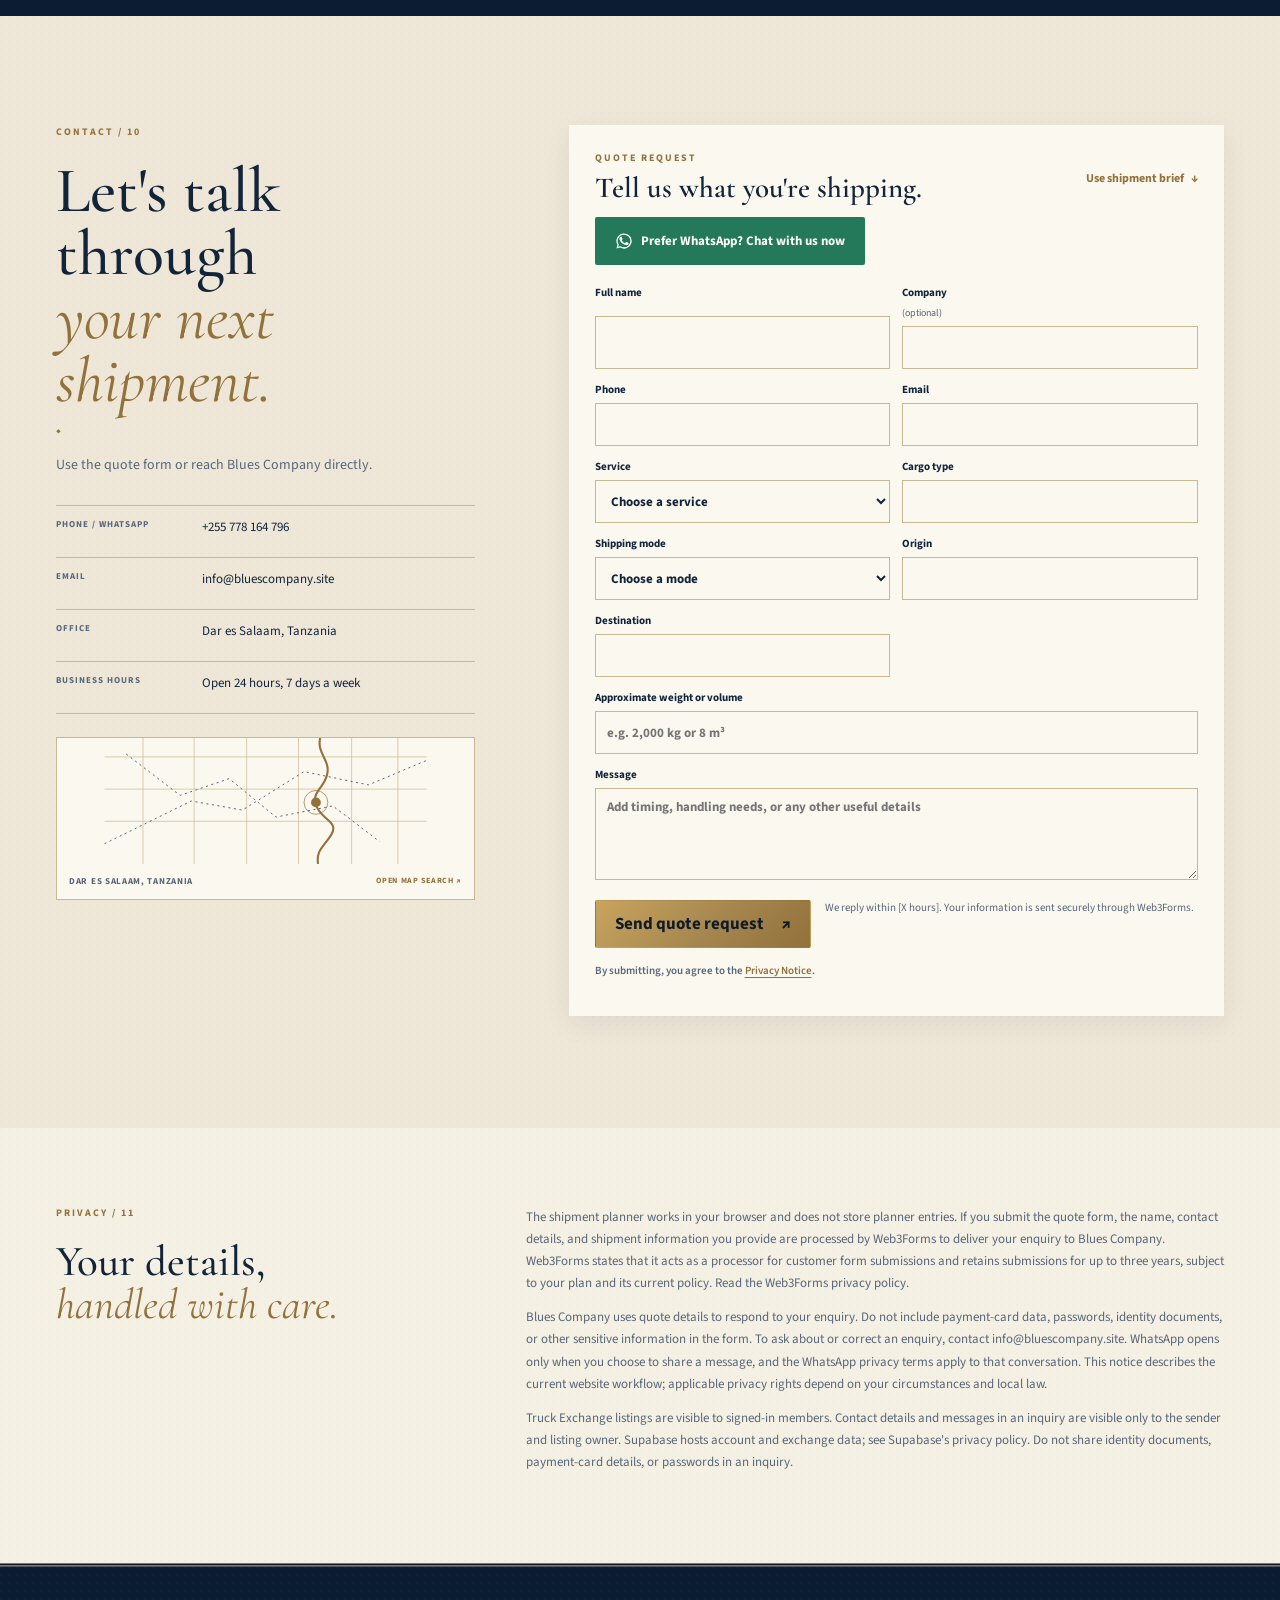
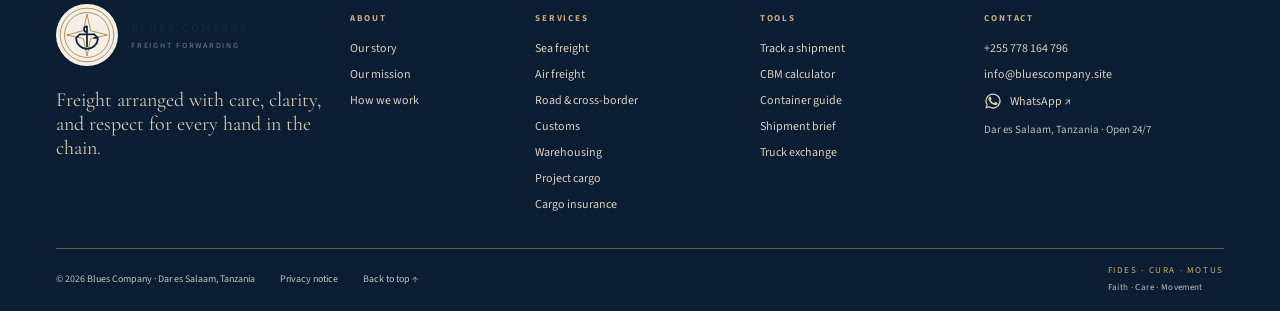
==== commit 3cc8c9c8: "Use www host as canonical URL" ====
--- a/index.html
+++ b/index.html
@@ -5,16 +5,16 @@
     <meta name="viewport" content="width=device-width, initial-scale=1">
     <meta name="theme-color" content="#0b1d32">
     <meta name="description" content="Freight forwarding from Dar es Salaam, Tanzania: sea, air and road freight, customs clearance, warehousing, project cargo and shipment planning with Blues Company.">
-    <link rel="canonical" href="https://bluescompany.site/">
+    <link rel="canonical" href="https://www.bluescompany.site/">
     <meta property="og:type" content="website">
-    <meta property="og:url" content="https://bluescompany.site/">
+    <meta property="og:url" content="https://www.bluescompany.site/">
     <meta property="og:title" content="Freight Forwarding Dar es Salaam | Sea, Air &amp; Road | Blues Company">
     <meta property="og:description" content="Freight forwarding from Dar es Salaam: sea, air and road freight, customs clearance and shipment planning.">
-    <meta property="og:image" content="https://bluescompany.site/images/bc-mark.svg">
+    <meta property="og:image" content="https://www.bluescompany.site/images/bc-mark.svg">
     <meta name="twitter:card" content="summary">
     <meta name="twitter:title" content="Freight Forwarding Dar es Salaam | Blues Company">
     <meta name="twitter:description" content="Sea, air and road freight forwarding from Dar es Salaam, Tanzania.">
-    <meta name="twitter:image" content="https://bluescompany.site/images/bc-mark.svg">
+    <meta name="twitter:image" content="https://www.bluescompany.site/images/bc-mark.svg">
     <title>Freight Forwarding Dar es Salaam | Sea, Air &amp; Road | Blues Company</title>
     <link rel="icon" type="image/svg+xml" href="data:image/svg+xml,%3Csvg xmlns='http://www.w3.org/2000/svg' viewBox='0 0 64 64'%3E%3Ccircle cx='32' cy='32' r='29' fill='%230b1d32' stroke='%23b28e4c' stroke-width='2'/%3E%3Ccircle cx='32' cy='32' r='24' fill='none' stroke='%23d9c08b'/%3E%3Cpath d='M32 7 36 25 54 32 36 36 32 57 28 36 10 32 28 25Z' fill='none' stroke='%23d9c08b' stroke-width='1.5'/%3E%3Cpath d='M32 23v22m-7-14h14m-7-8a3 3 0 1 0 0 6m-11 5a11 11 0 0 0 22 0h-4m-18 0 4-4m18 4-4-4' fill='none' stroke='%23fffefa' stroke-width='2' stroke-linecap='round' stroke-linejoin='round'/%3E%3C/svg%3E">
     <link rel="preconnect" href="https://fonts.googleapis.com">
@@ -28,7 +28,7 @@
       {
         "@context":"https://schema.org",
         "@graph":[
-          {"@type":"LocalBusiness","@id":"https://bluescompany.site/#business","name":"Blues Company","url":"https://bluescompany.site/","description":"Freight forwarding from Dar es Salaam, Tanzania by sea, air and road.","telephone":"+255778164796","email":"info@bluescompany.site","image":"https://bluescompany.site/images/bc-mark.svg","address":{"@type":"PostalAddress","streetAddress":"[Add verified office address]","addressLocality":"Dar es Salaam","addressCountry":"TZ"},"openingHours":"Mo-Su 00:00-23:59","priceRange":"$$"},
+          {"@type":"LocalBusiness","@id":"https://www.bluescompany.site/#business","name":"Blues Company","url":"https://www.bluescompany.site/","description":"Freight forwarding from Dar es Salaam, Tanzania by sea, air and road.","telephone":"+255778164796","email":"info@bluescompany.site","image":"https://www.bluescompany.site/images/bc-mark.svg","address":{"@type":"PostalAddress","streetAddress":"[Add verified office address]","addressLocality":"Dar es Salaam","addressCountry":"TZ"},"openingHours":"Mo-Su 00:00-23:59","priceRange":"$$"},
           {"@type":"FAQPage","mainEntity":[
             {"@type":"Question","name":"What information do I need for a freight quote?","acceptedAnswer":{"@type":"Answer","text":"Share origin and destination, cargo description, package count, dimensions, gross weight, ready date, desired mode, and any handling or delivery requirements."}},
             {"@type":"Question","name":"What is the difference between FCL and LCL?","acceptedAnswer":{"@type":"Answer","text":"FCL means booking a container for one shipper's cargo. LCL combines smaller consignments from different shippers in a shared container. Availability, handling, cost, and transit vary by lane."}},
--- a/styles.css
+++ b/styles.css
@@ -184,6 +184,16 @@
 .privacy-section { padding:78px 0; background:var(--paper); }.privacy-layout { display:grid; grid-template-columns:.7fr 1.3fr; gap:8%; }.privacy-layout h2 { font-size:43px; }.privacy-layout h2 em { color:var(--brass); }.privacy-layout > div:last-child p { max-width:760px; margin:0 0 12px; color:var(--muted); font-size:13px; line-height:1.7; }
 .site-footer { padding:27px 0; background:var(--navy); color:#f5f1e8; }.footer-inner { min-height:54px; display:flex; align-items:center; justify-content:space-between; gap:20px; }.footer-inner .wordmark strong { color:#fff; }.footer-inner .wordmark small { color:#aebbc1; }.footer-inner > p { margin:0; color:#b7c2c8; font-size:11px; }.footer-inner > p span { padding-inline:5px; color:var(--brass-light); }.footer-links { display:flex; flex-wrap:wrap; justify-content:flex-end; gap:12px 20px; color:#d6dce0; font-size:11px; }.footer-links a:hover { color:var(--brass-light); }
 .whatsapp-float { position:fixed; z-index:90; right:22px; bottom:22px; width:58px; height:58px; display:grid; place-items:center; border:1px solid #fff; border-radius:50%; background:#23795a; color:white; box-shadow:0 5px 16px rgb(0 0 0 / .22); transition:transform .2s ease,background .2s ease; }.whatsapp-float .whatsapp-icon { width:31px; height:31px; }.whatsapp-float:hover { transform:translateY(-4px); background:#155c42; }.back-top-button { position:fixed; z-index:80; right:29px; bottom:91px; width:43px;height:43px; display:none; place-items:center; border:1px solid var(--brass); background:var(--navy); color:var(--brass-light); font-size:21px; cursor:pointer; }.back-top-button.is-visible { display:grid; animation:rise-in .25s ease both; }
+.share-widget { position:fixed; z-index:95; left:22px; bottom:22px; }
+.share-toggle { width:52px; height:52px; display:grid; place-items:center; border:1px solid var(--line); border-radius:50%; background:var(--white); color:var(--navy); box-shadow:0 5px 16px rgb(0 0 0/.18); cursor:pointer; transition:transform .2s ease,background .2s ease; }
+.share-toggle:hover,.share-toggle[aria-expanded="true"] { transform:translateY(-3px); background:var(--brass-light); }
+.share-toggle svg { width:22px; height:22px; fill:none; stroke:currentColor; stroke-width:1.8; stroke-linecap:round; stroke-linejoin:round; }
+.share-menu { position:absolute; left:0; bottom:calc(100% + 12px); width:220px; padding:10px; display:grid; gap:3px; border:1px solid var(--line); border-radius:7px; background:var(--white); color:var(--ink); box-shadow:0 12px 30px rgb(0 0 0/.2); animation:rise-in .2s ease both; }
+.share-menu[hidden] { display:none; }
+.share-menu strong { padding:8px 10px 7px; font-size:12px; }
+.share-menu a,.share-menu button { width:100%; padding:9px 10px; border:0; background:transparent; color:var(--muted); text-align:left; font-size:12px; font-weight:600; cursor:pointer; }
+.share-menu a:hover,.share-menu button:hover { background:var(--surface); color:var(--ink); }
+.share-feedback { min-height:15px; padding:2px 10px 4px; color:var(--green); font-size:10px; }
 @keyframes rise-in { from { opacity:0; transform:translateY(8px); } to { opacity:1; transform:translateY(0); } }
 [data-reveal] { opacity:1; transform:translateY(0); }
 html.reveal-ready [data-reveal].is-visible { animation:reveal-in .7s both; }
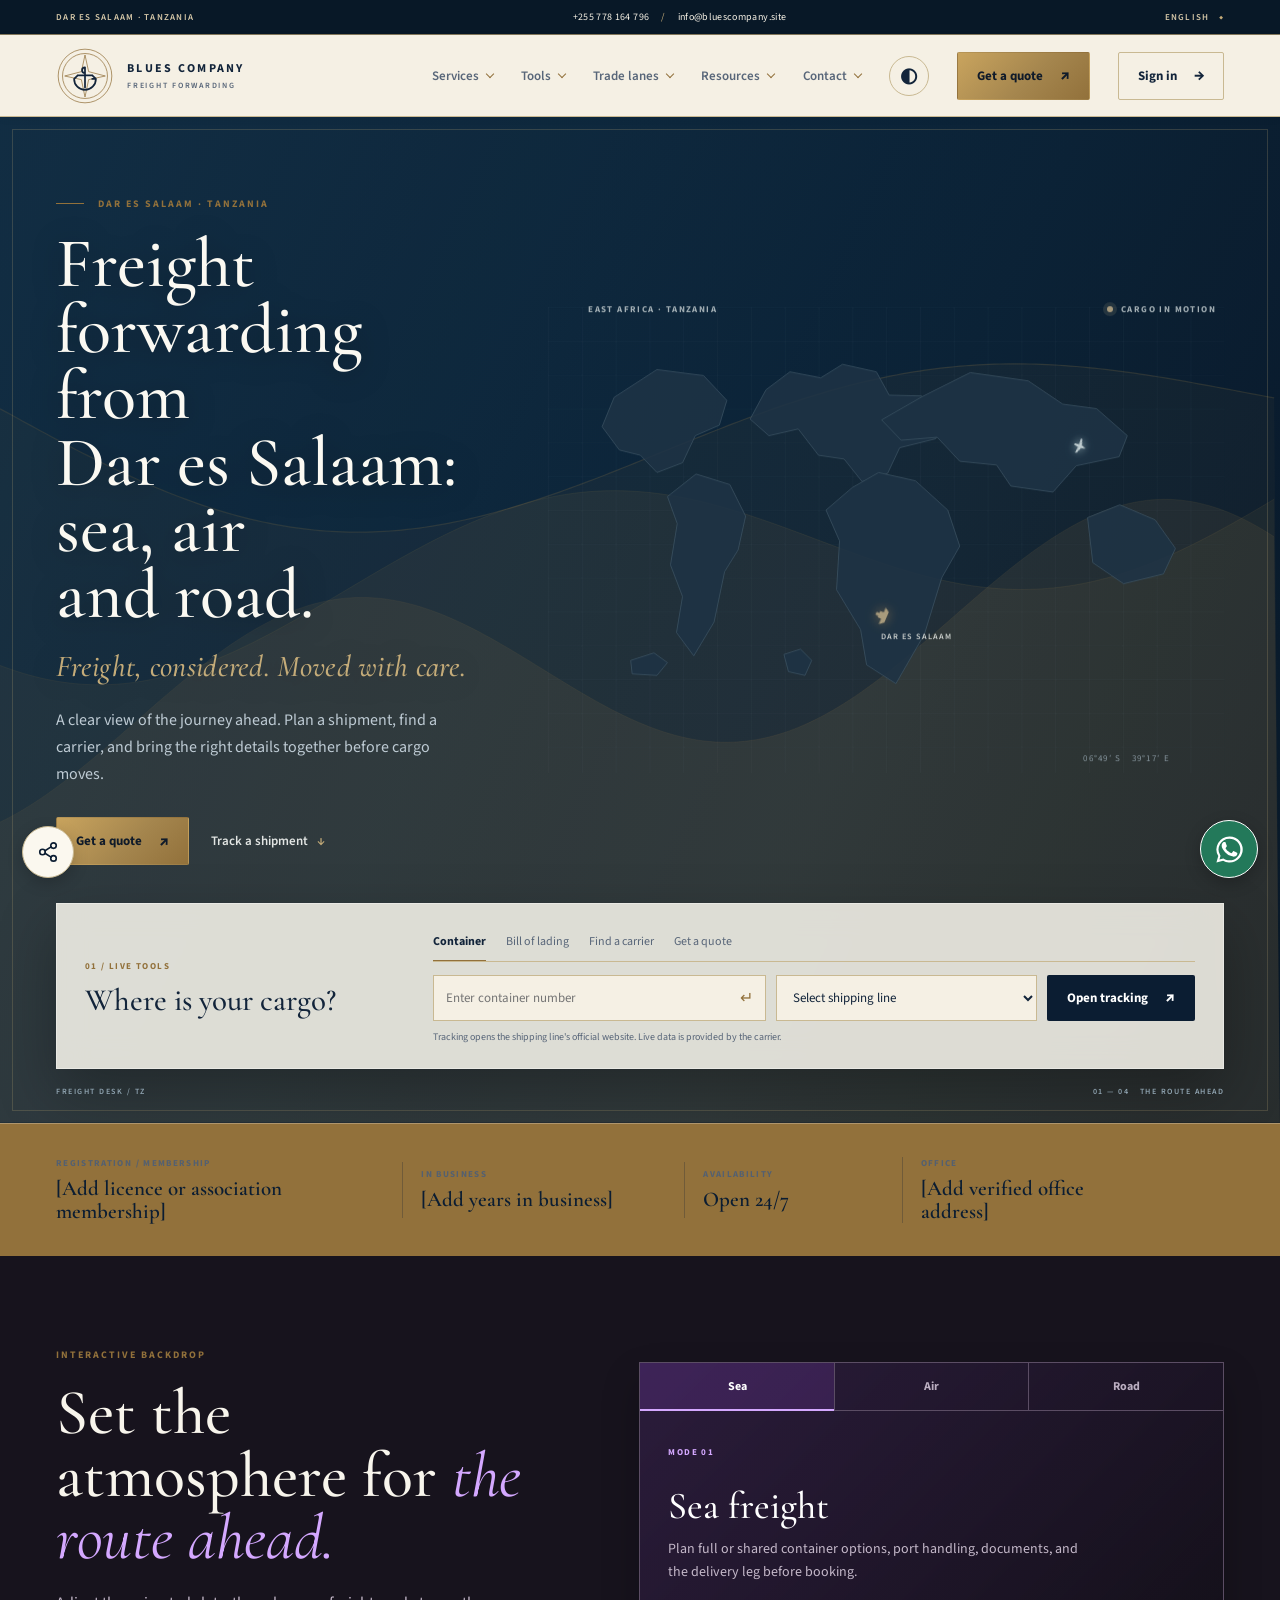
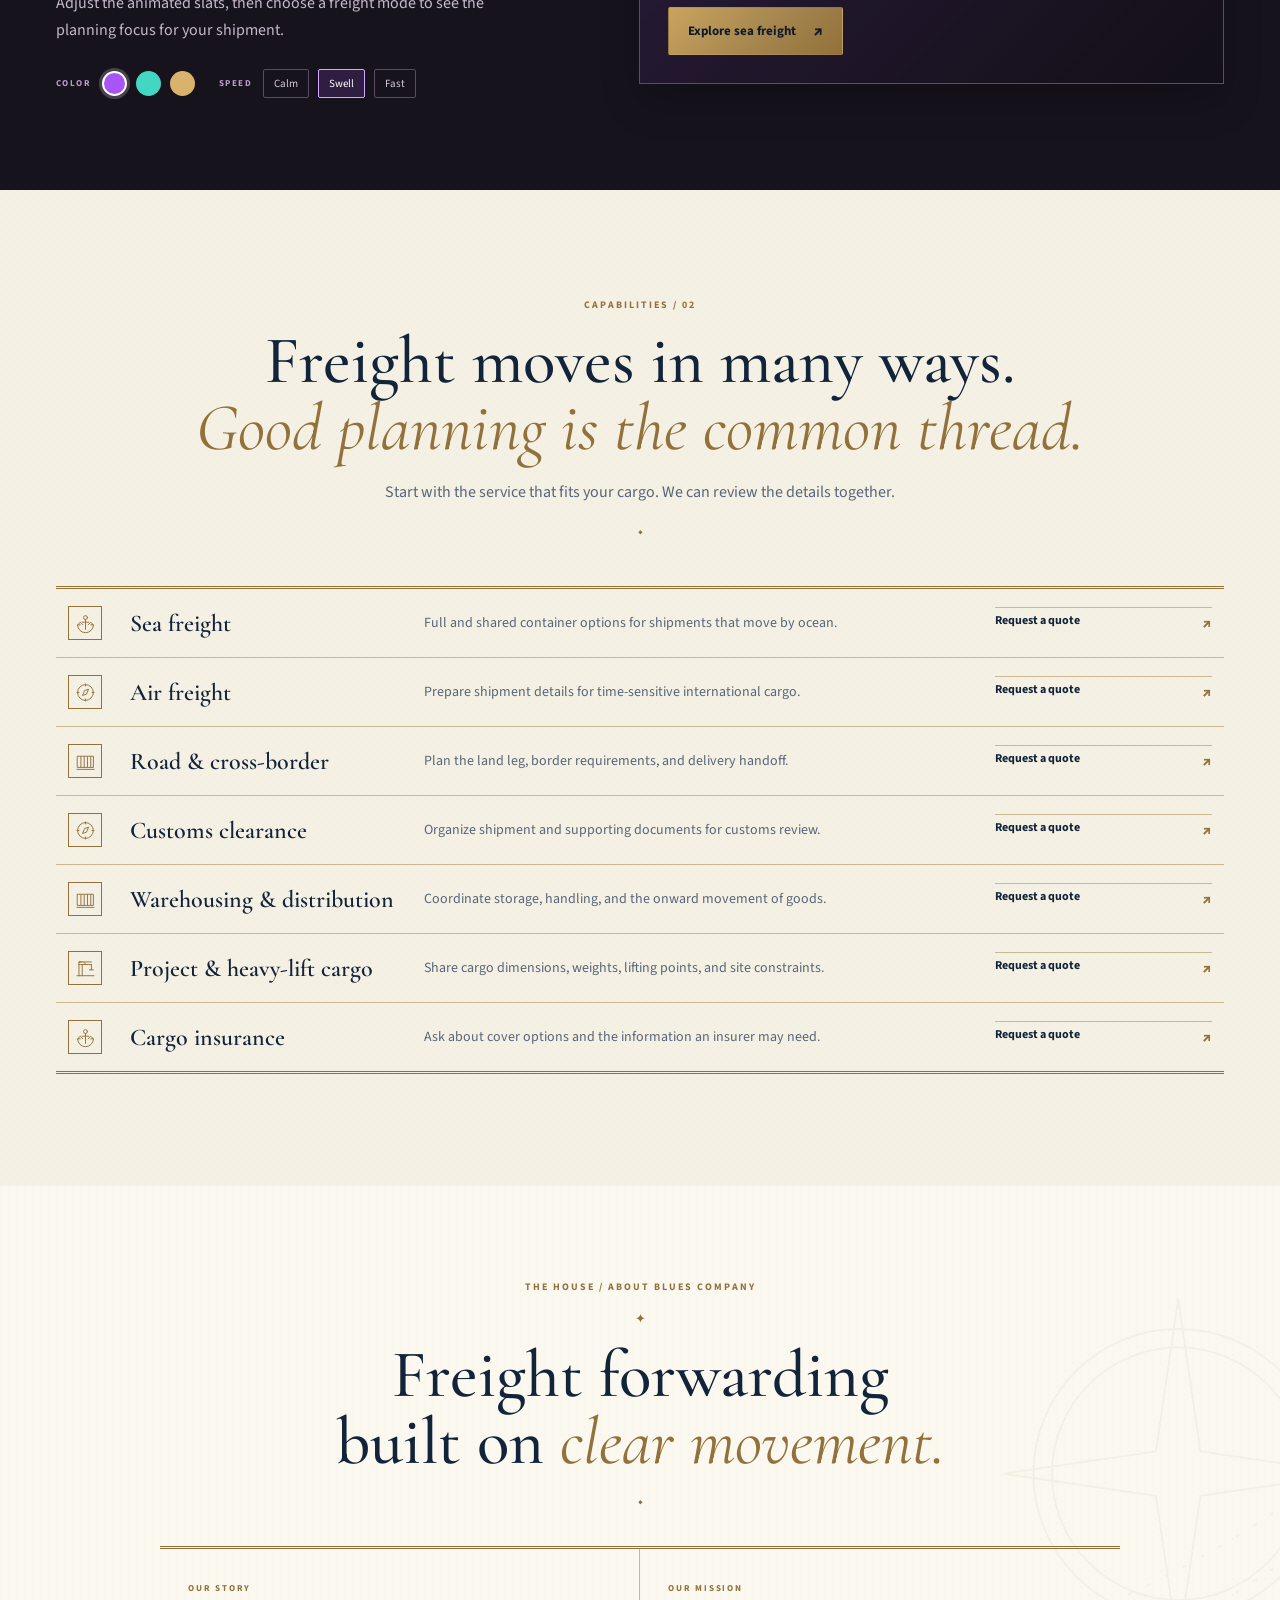
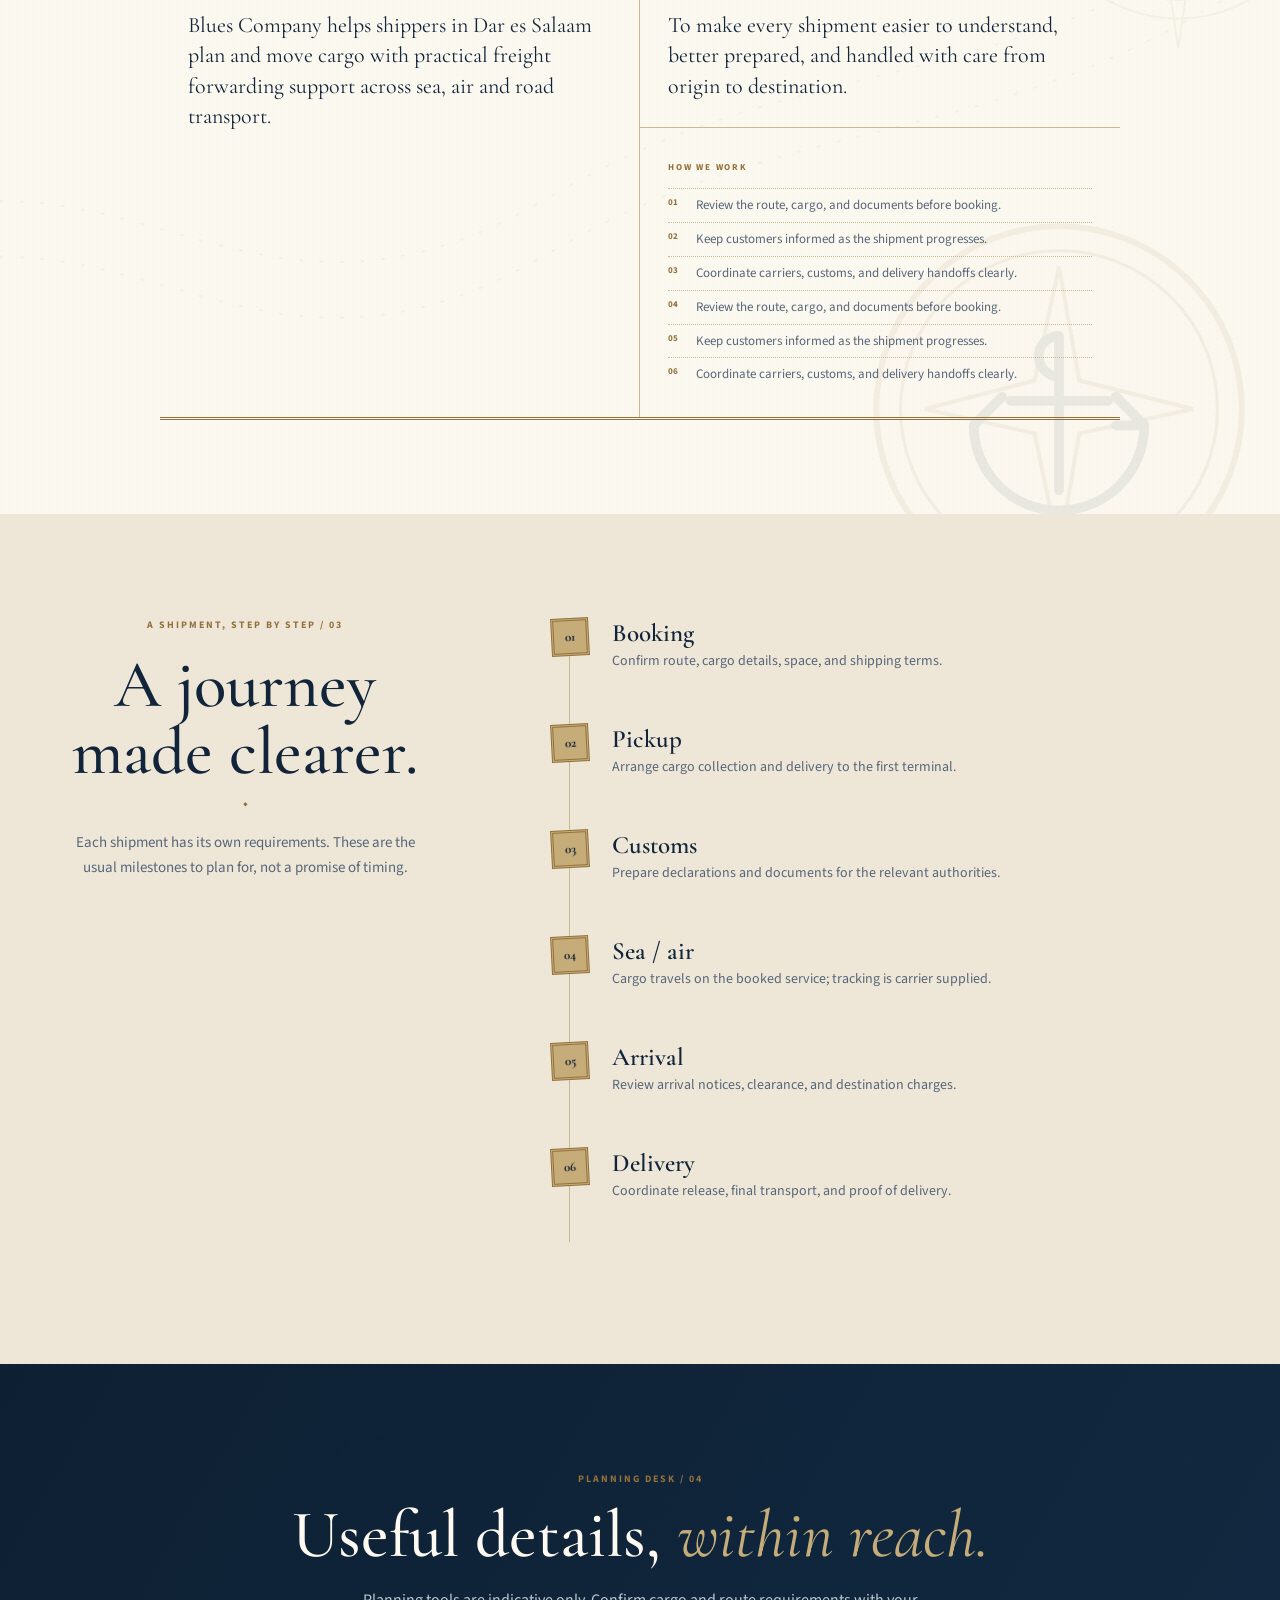
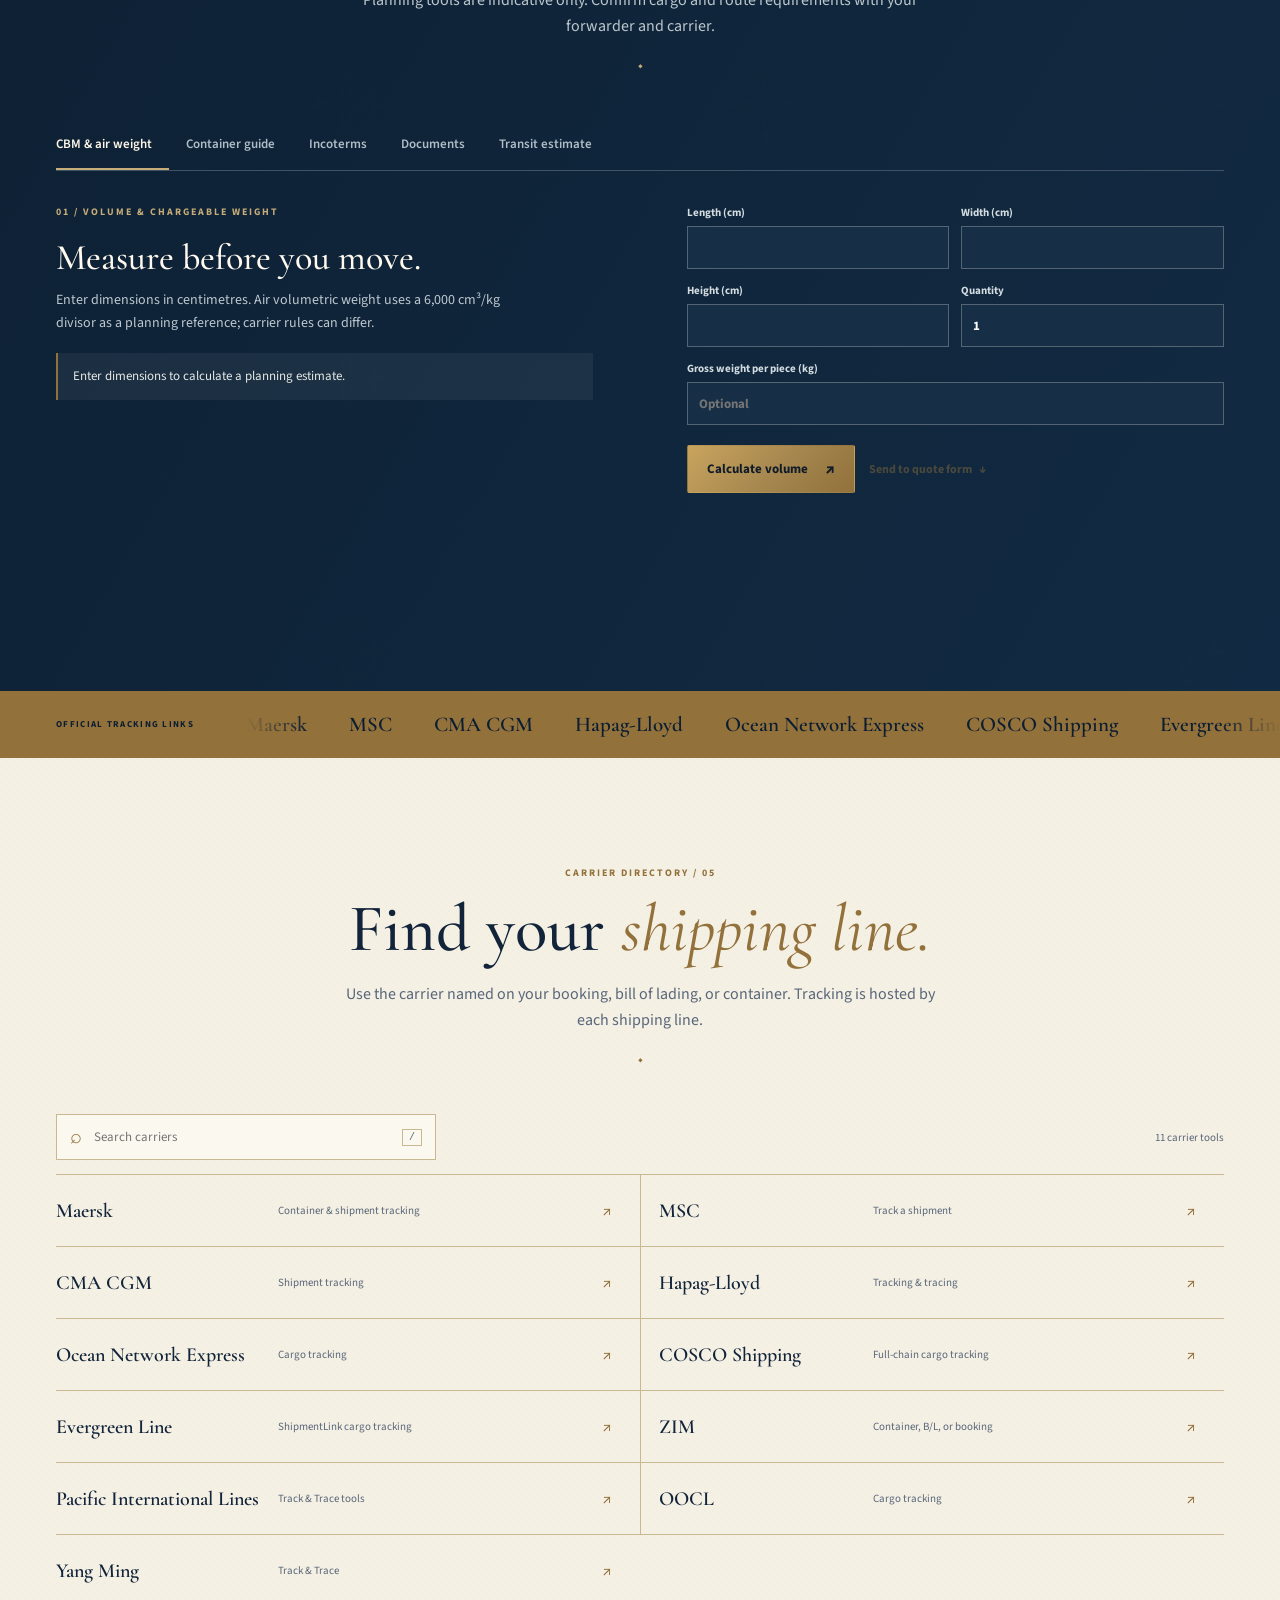
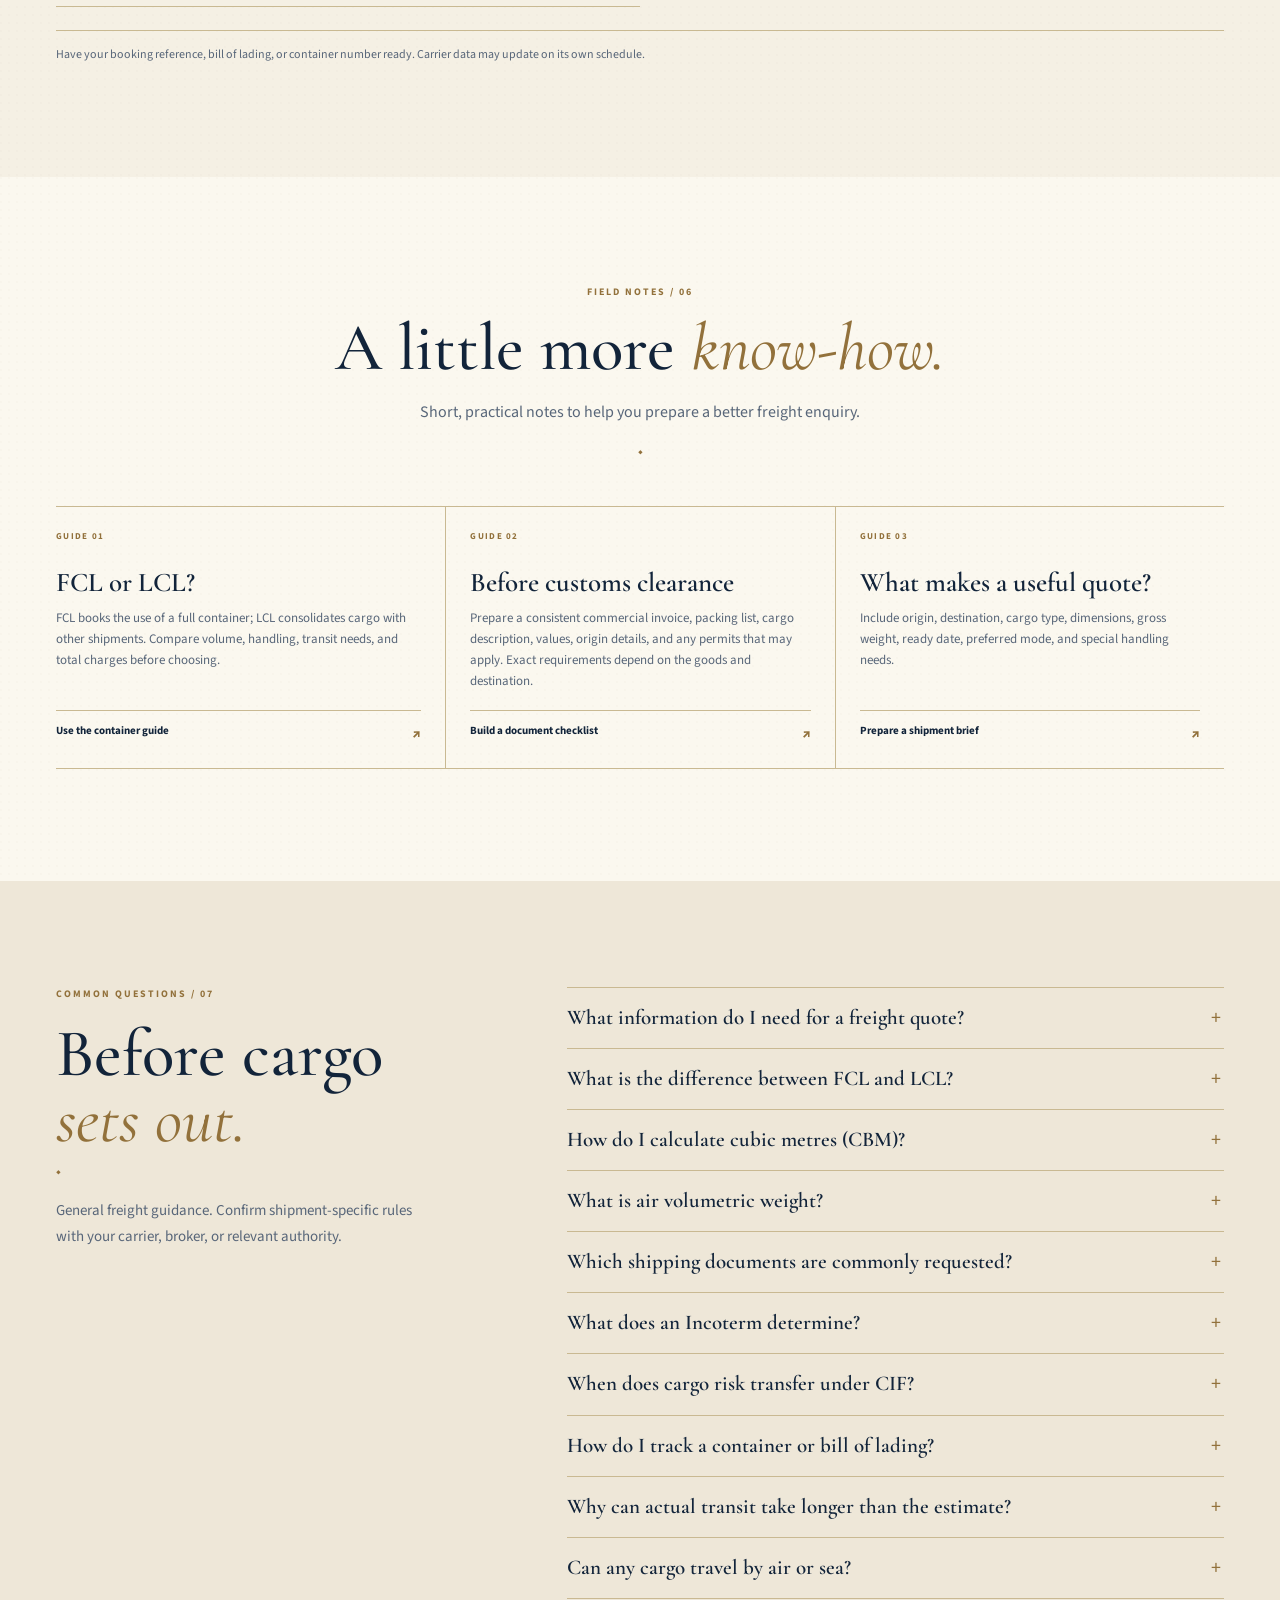
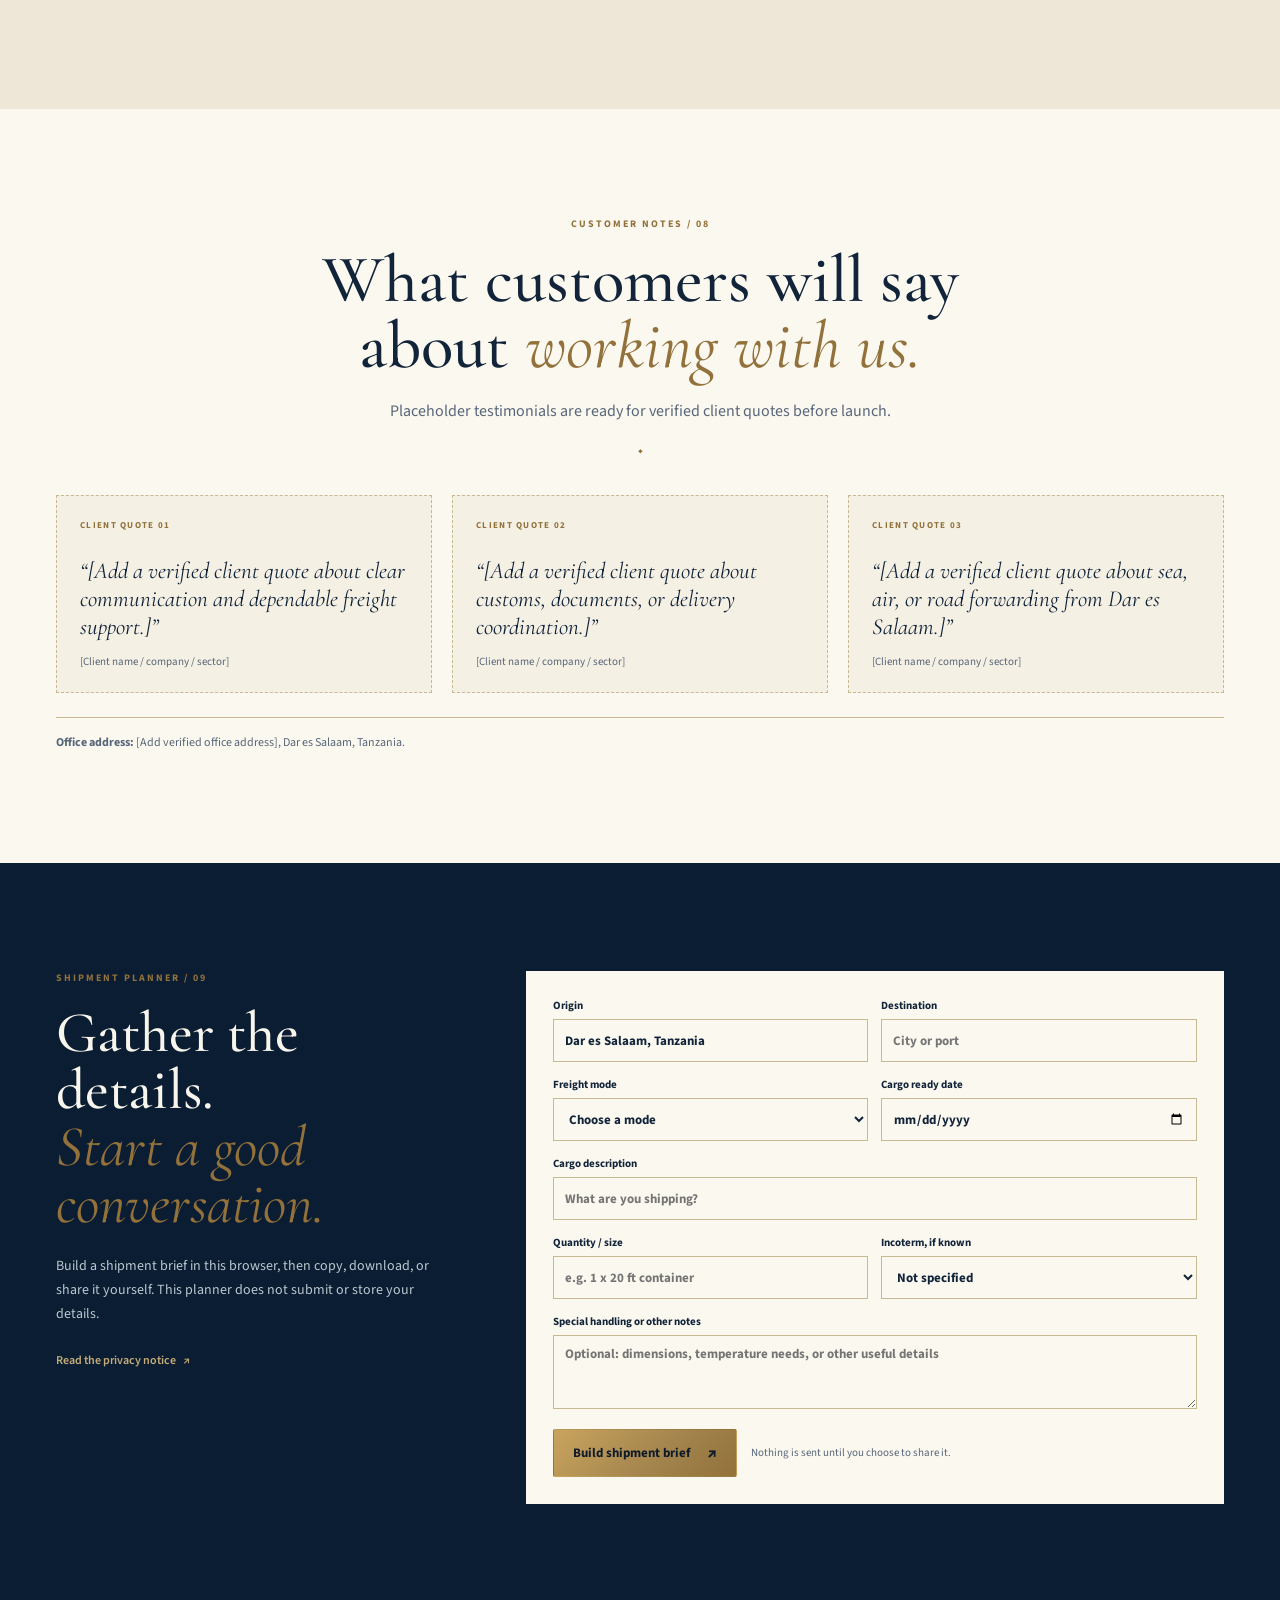
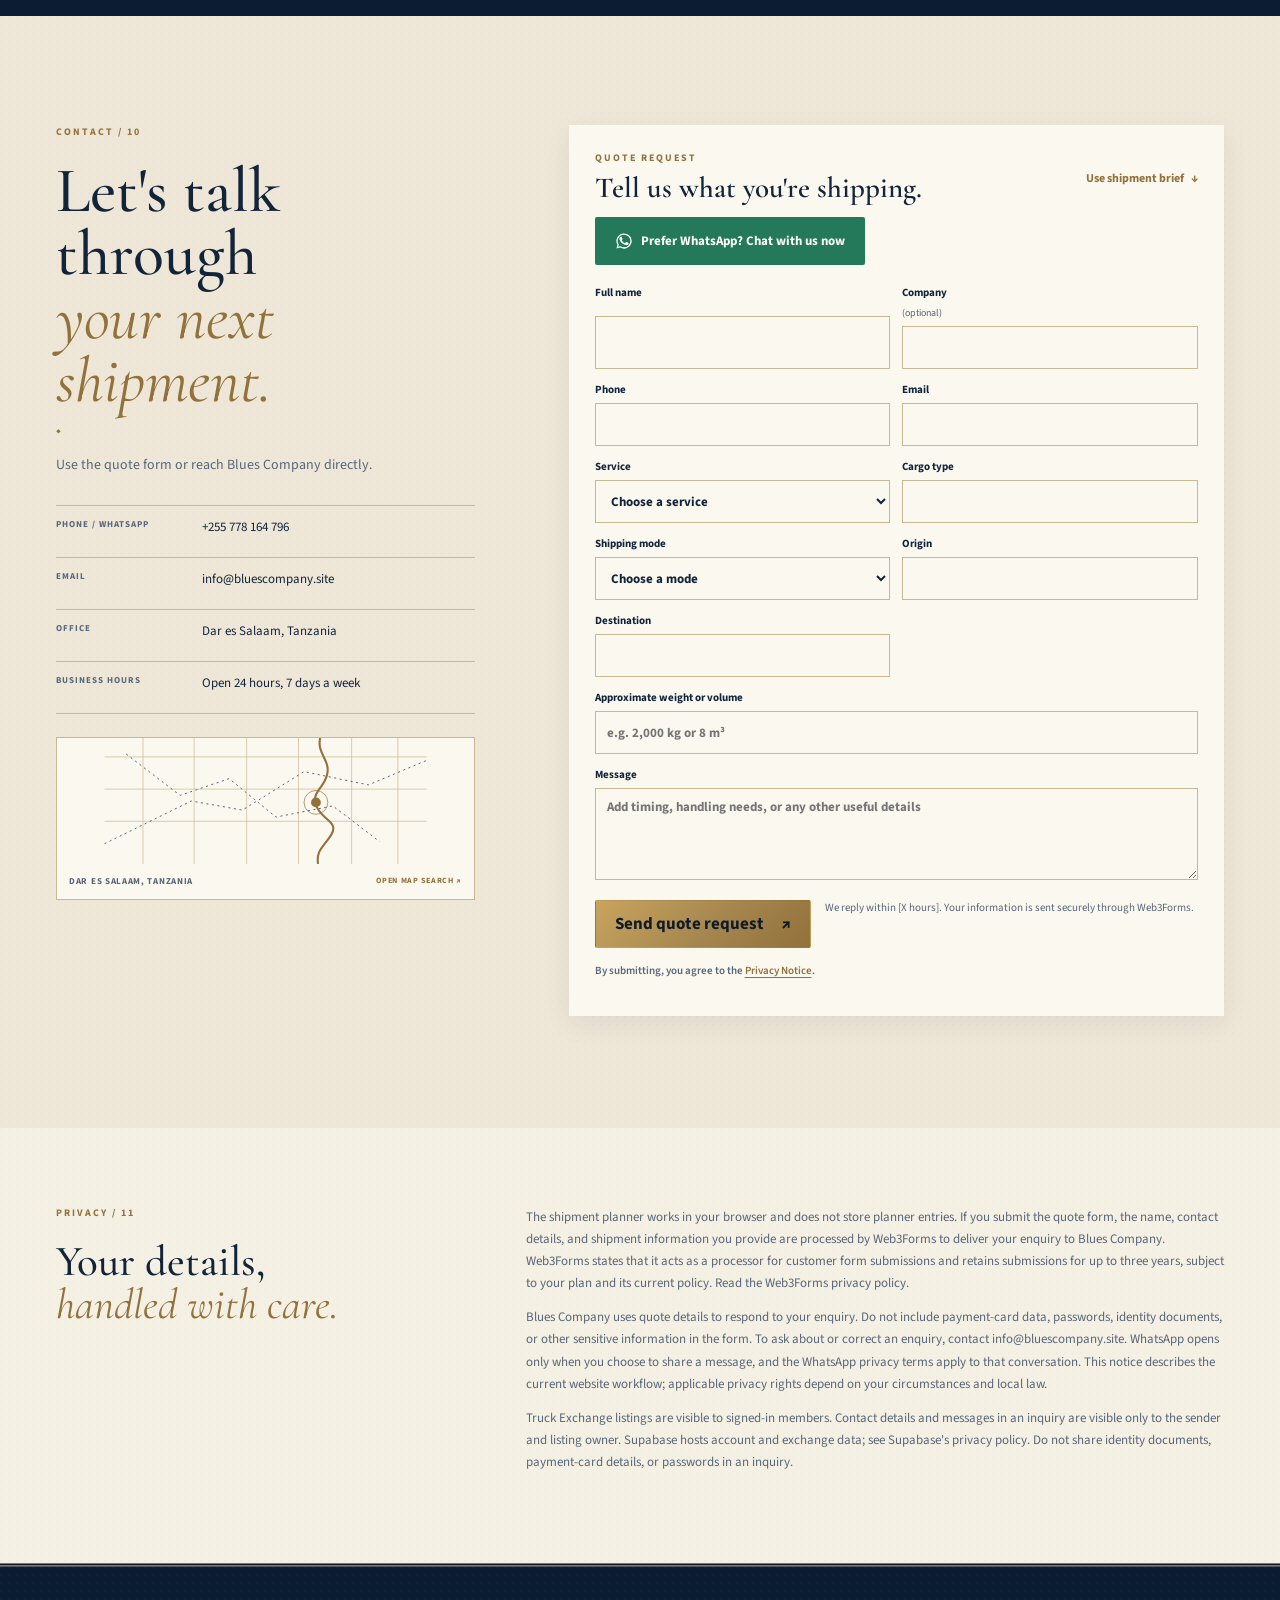
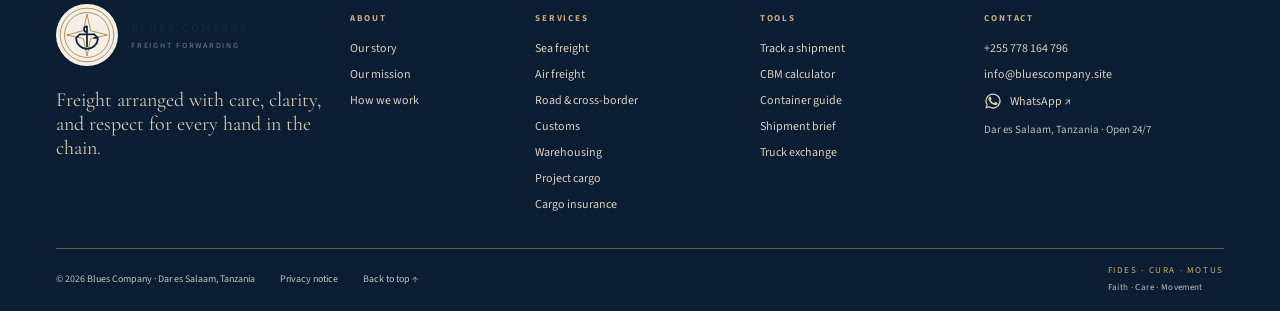
==== commit 8ec20e25: "Add gradient waves to homepage hero" ====
--- a/index.html
+++ b/index.html
@@ -23,6 +23,7 @@
     <link rel="stylesheet" href="styles.css">
     <link rel="stylesheet" href="premium.css">
     <script src="script.js" defer></script>
+    <script src="gradient-waves.js" defer></script>
     <script src="premium.js" defer></script>
     <script type="application/ld+json">
       {
@@ -61,7 +62,7 @@
     </header>
     <main id="main">
       <section class="hero" id="home" aria-labelledby="hero-title">
-        <canvas class="micro-slats-background" id="micro-slats-background" aria-hidden="true"></canvas>
+        <canvas class="gradient-waves-background" data-gradient-waves data-wave-color="#b28e4c" data-amplitude="0.14" data-swell="0.065" data-light-angle="32" data-speed="0.00028" aria-hidden="true"></canvas>
         <div class="hero-inner page-wrap">
           <div class="hero-copy" data-reveal><p class="eyebrow"><span class="eyebrow-rule"></span> DAR ES SALAAM · TANZANIA</p><h1 id="hero-title">Freight forwarding from<br>Dar es Salaam: sea, air<br>and road.<span class="hero-subline">Freight, considered. Moved with care.</span></h1><p class="hero-intro">A clear view of the journey ahead. Plan a shipment, find a carrier, and bring the right details together before cargo moves.</p><div class="hero-actions"><a class="button button-gold" href="#contact">Get a quote <span aria-hidden="true">↗</span></a><a class="quiet-link" href="#track">Track a shipment <span aria-hidden="true">↓</span></a></div></div>
           <div class="hero-visual" id="hero-visual" aria-label="Illustrative map centered on Dar es Salaam, Tanzania"><div class="map-caption"><span>EAST AFRICA · TANZANIA</span><span class="live-mark"><i></i> CARGO IN MOTION</span></div>
--- a/styles.css
+++ b/styles.css
@@ -436,13 +436,14 @@
 }
 
 
-/* MicroSlats-inspired animated background adapted for the static site. */
-.hero { isolation: isolate; background: #120f17; }
+/* Animated gradient waves in the hero; the lower MicroSlats studio stays independent. */
+.hero { isolation: isolate; background: var(--navy); }
 .micro-slats-background { position: absolute; z-index: 0; inset: 0; width: 100%; height: 100%; display: block; opacity: .9; pointer-events: auto; }
-.hero::before { z-index: 1; opacity: .48; background-image: linear-gradient(110deg, rgb(18 15 23 / .88), rgb(11 29 50 / .32) 65%, rgb(10 30 49 / .68)); }
+.gradient-waves-background { position: absolute; z-index: 0; inset: 0; width: 100%; height: 100%; display: block; opacity: .94; pointer-events: none; }
+.hero::before { z-index: 1; opacity: .36; background-image: linear-gradient(110deg, rgb(7 20 34 / .78), rgb(11 29 50 / .2) 65%, rgb(7 20 34 / .62)); }
 .hero::after { z-index: 1; }
 .hero-inner, .hero-track, .hero-bottom { position: relative; z-index: 2; }
-@media (prefers-reduced-motion: reduce) { .micro-slats-background { opacity: .72; } }
+@media (prefers-reduced-motion: reduce) { .gradient-waves-background { opacity: .72; } }
 
 
 /* Interactive MicroSlats controls and freight-mode selector. */
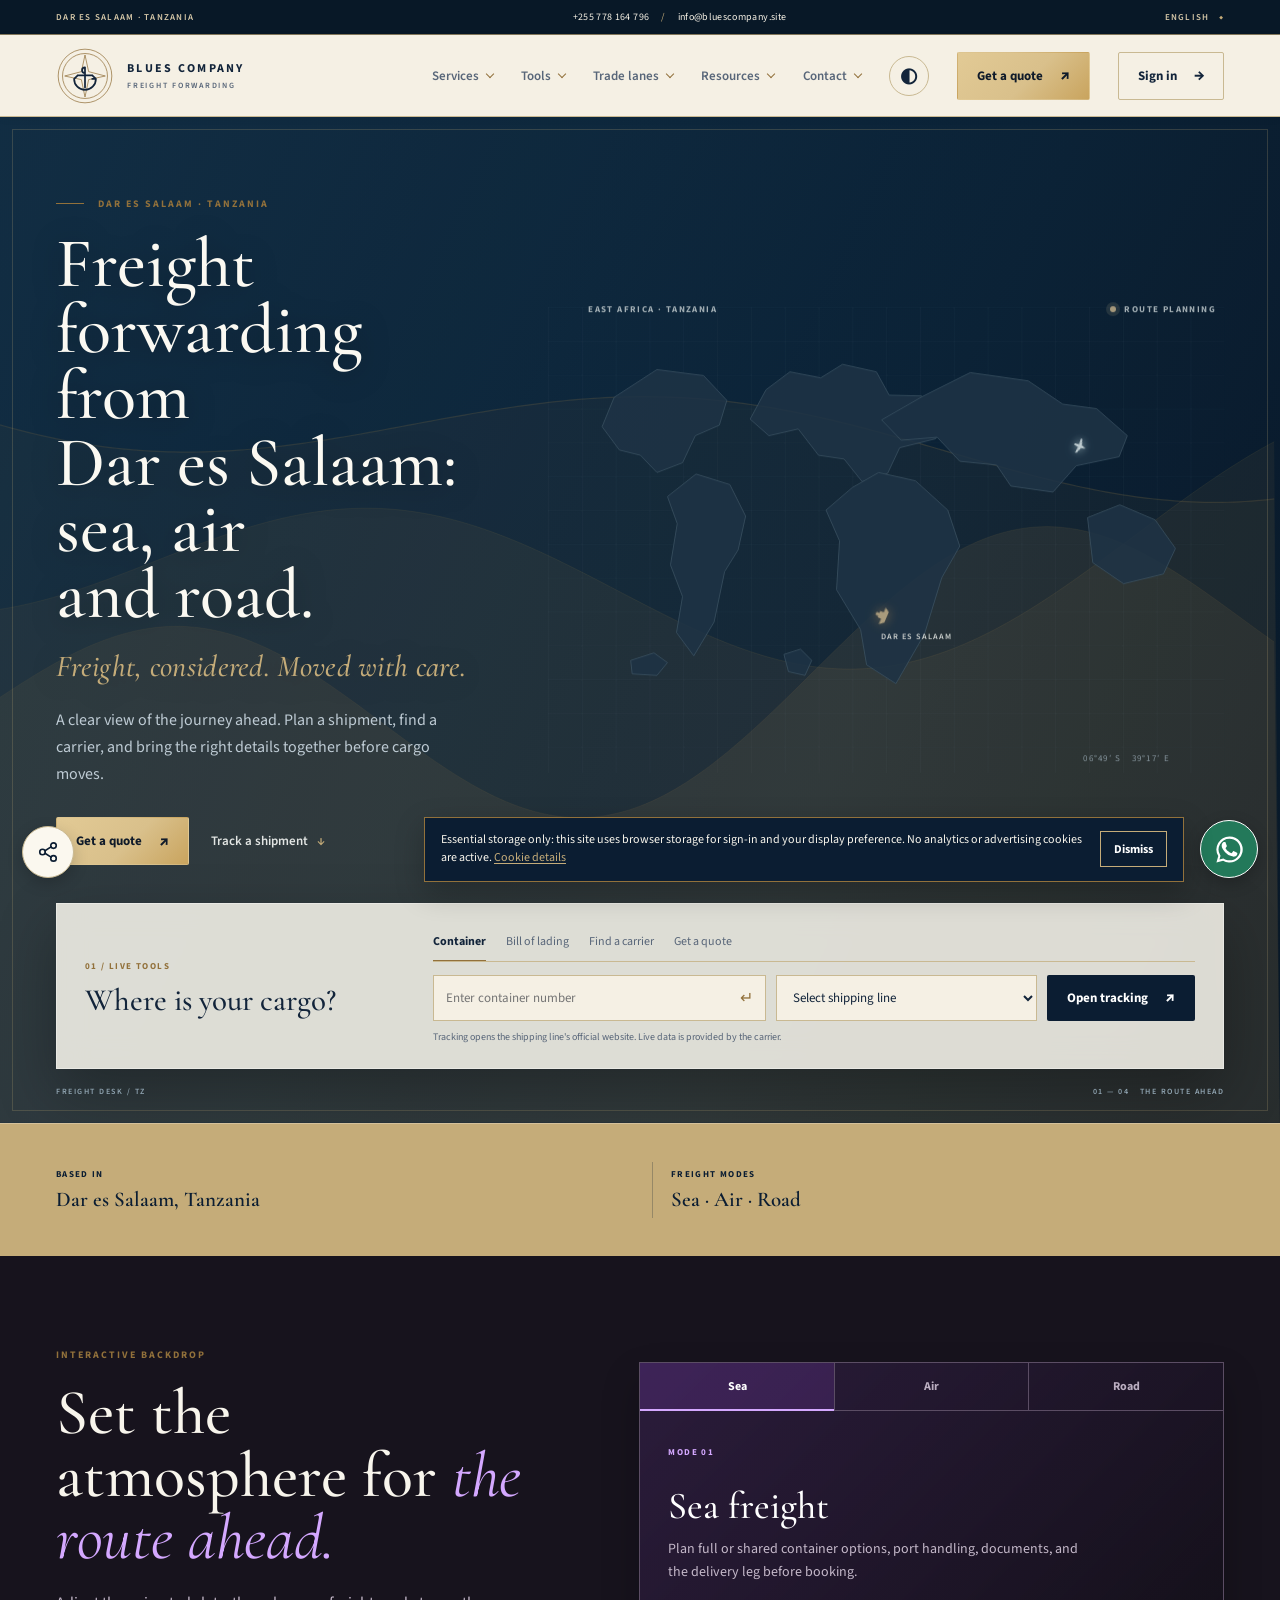
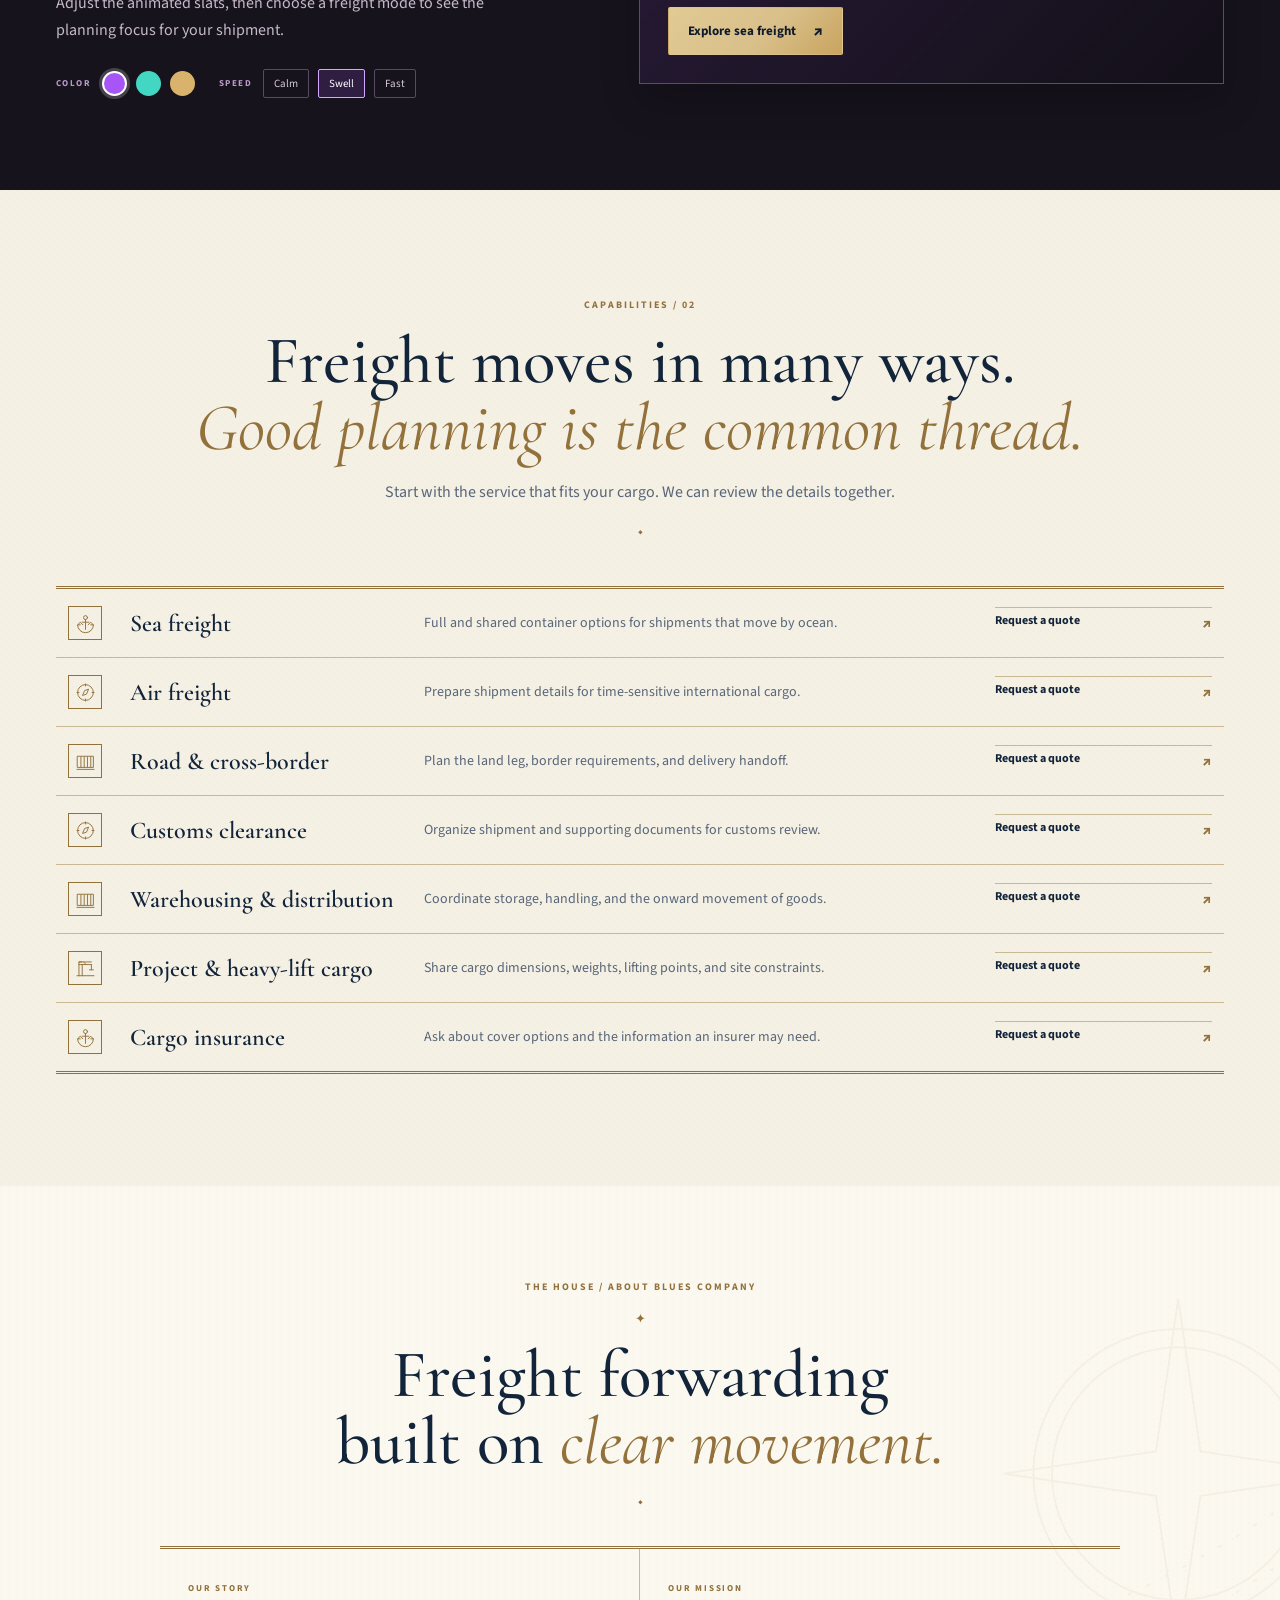
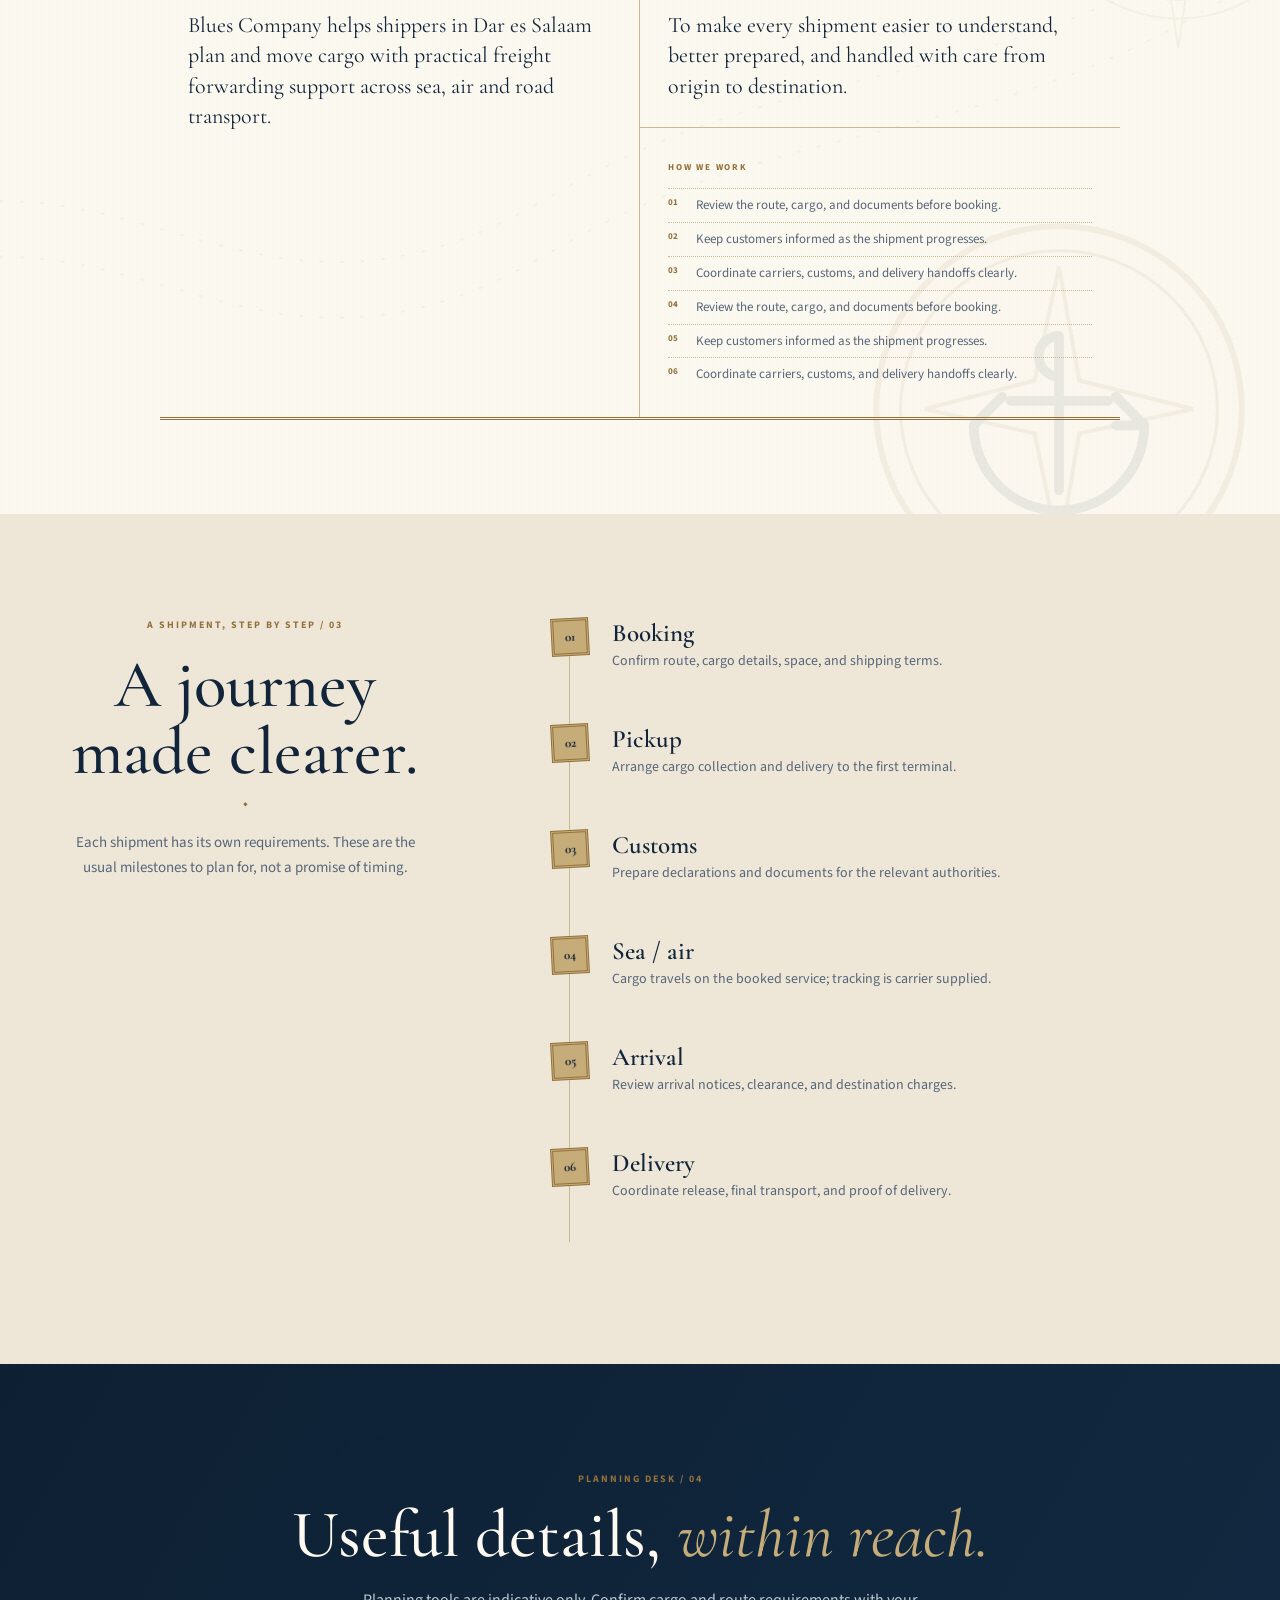
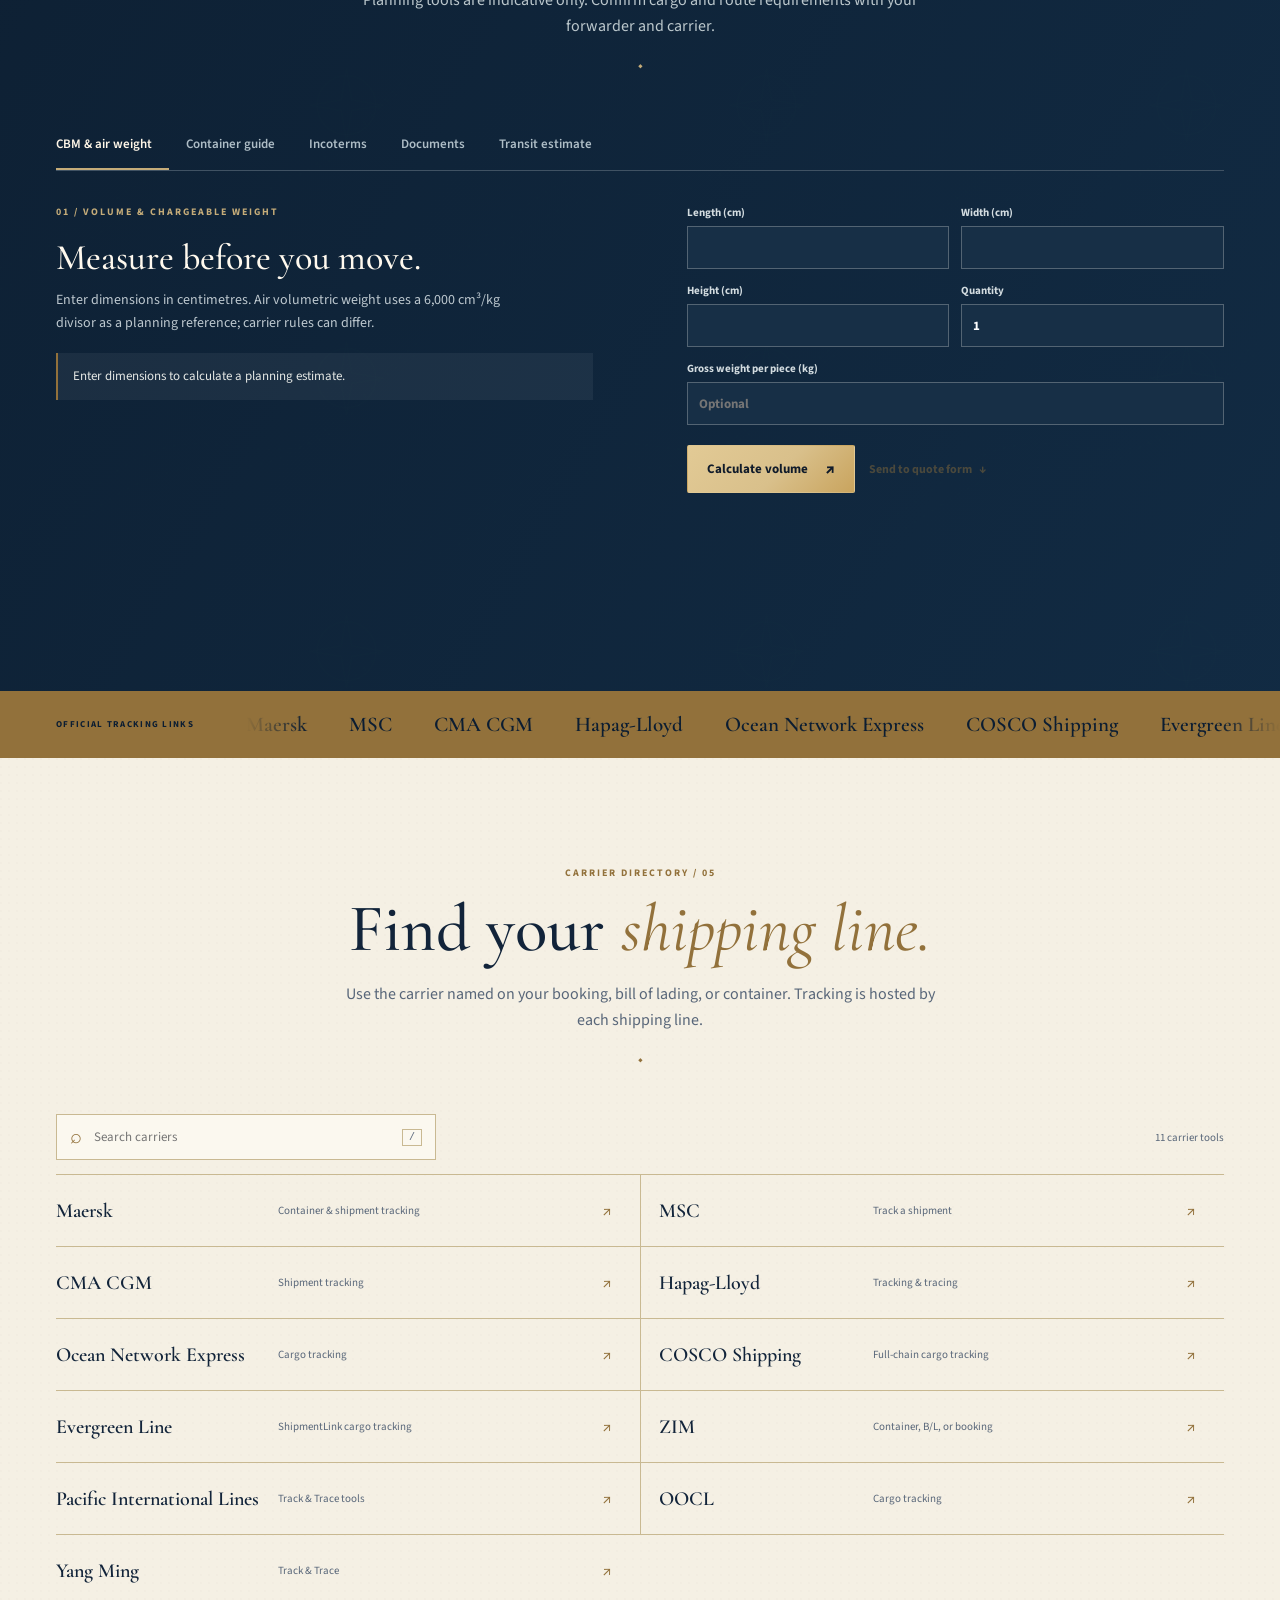
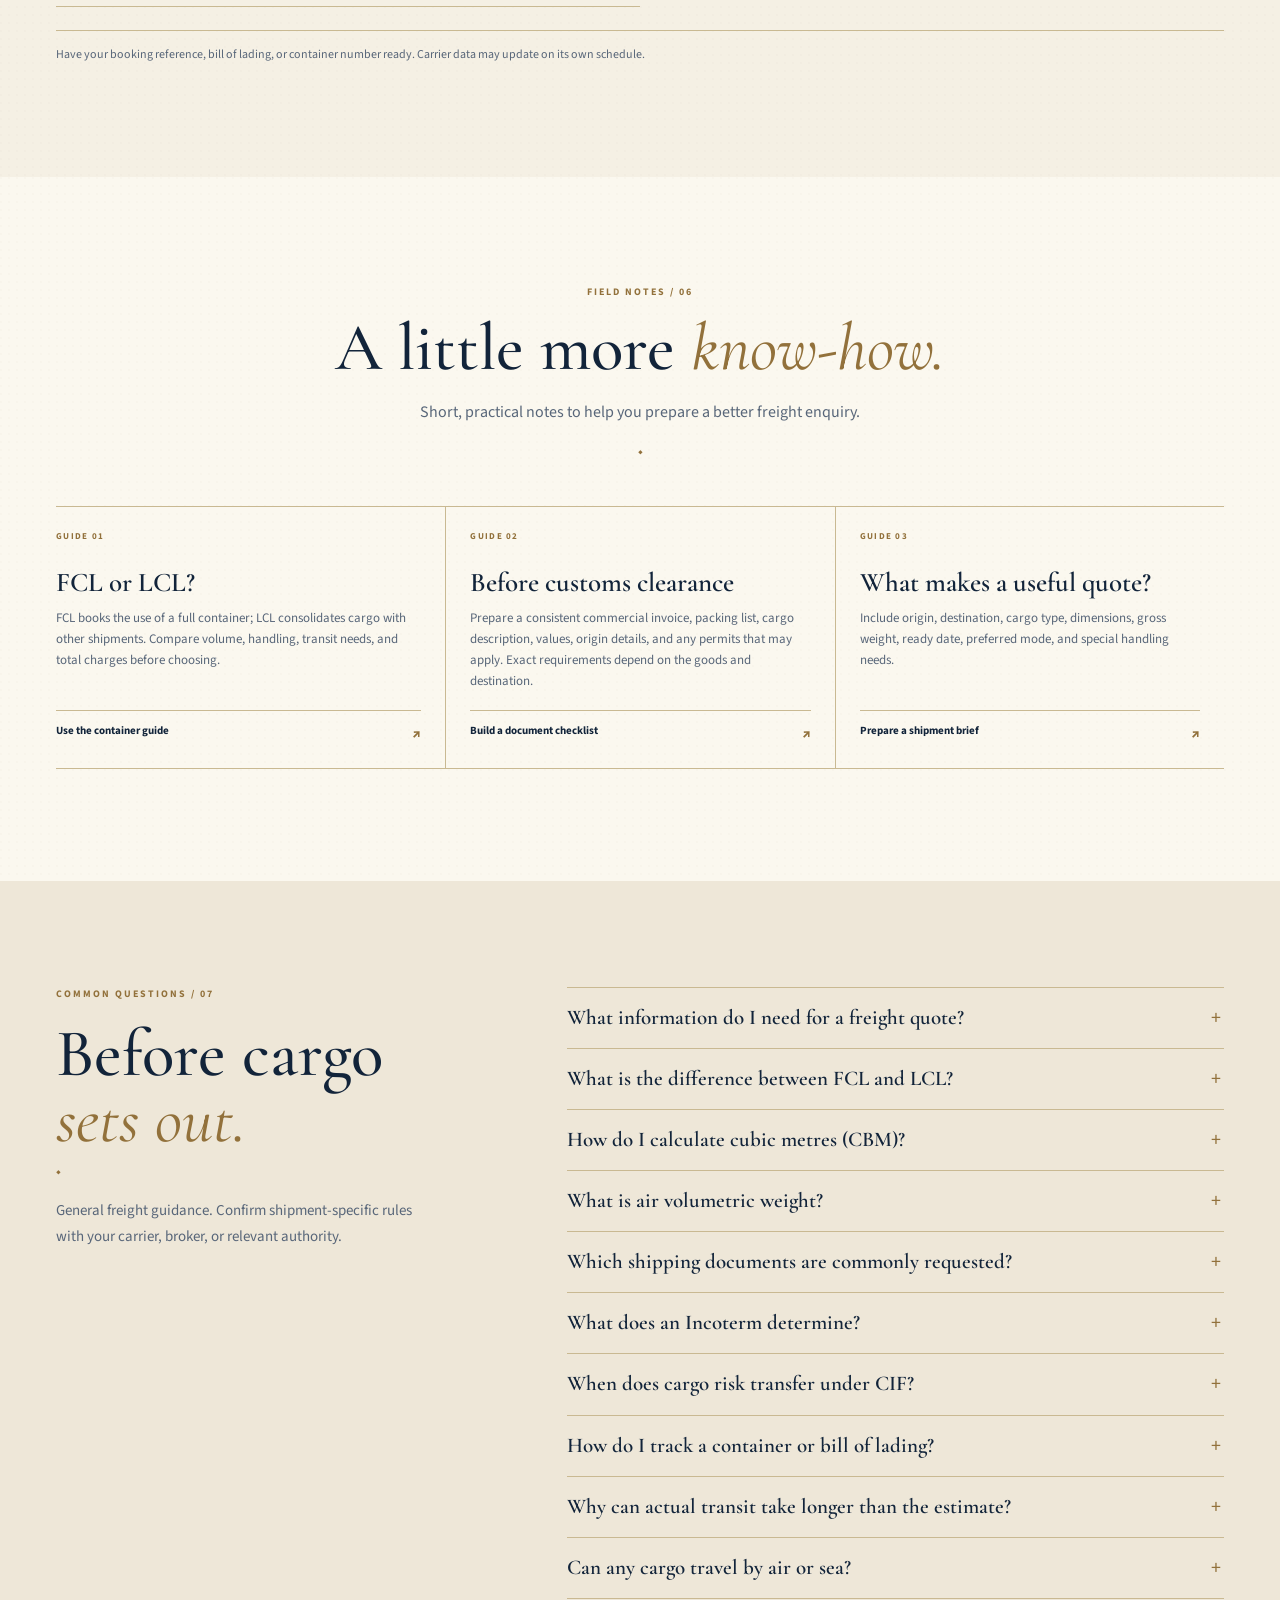
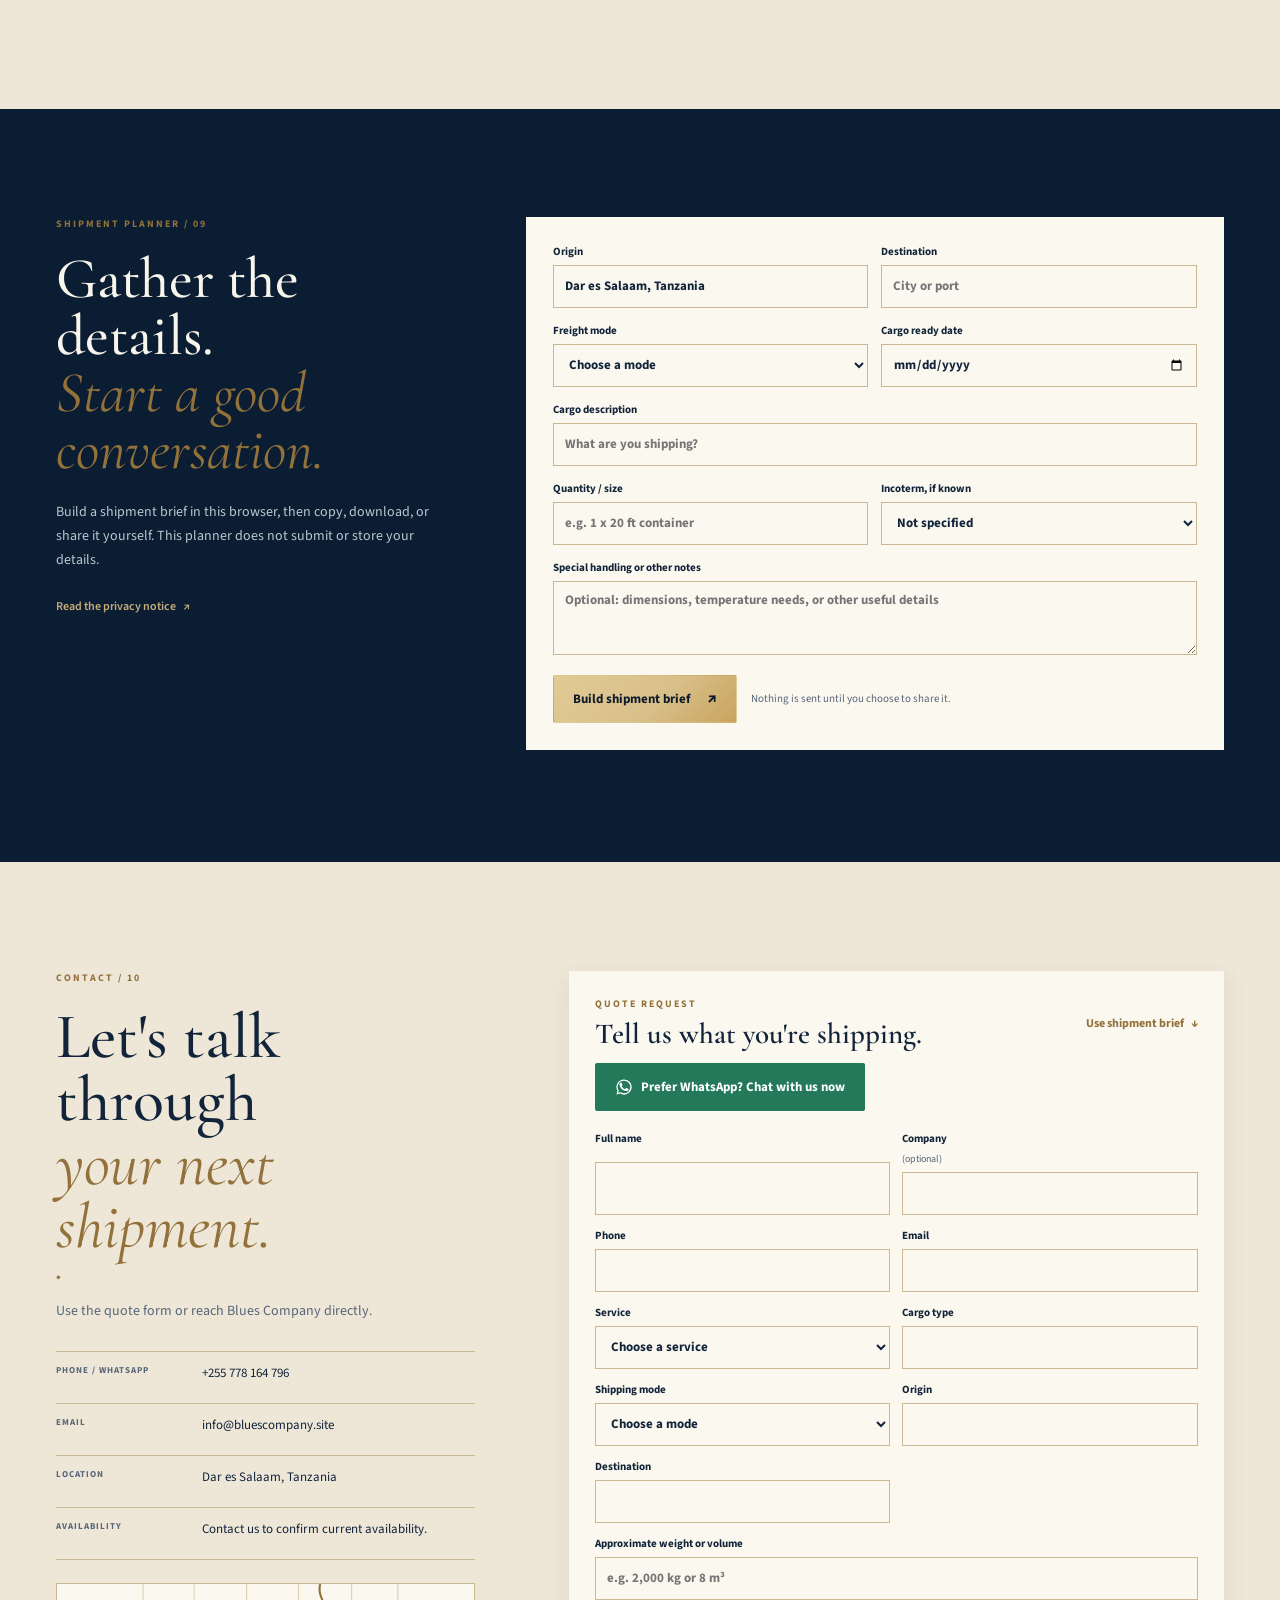
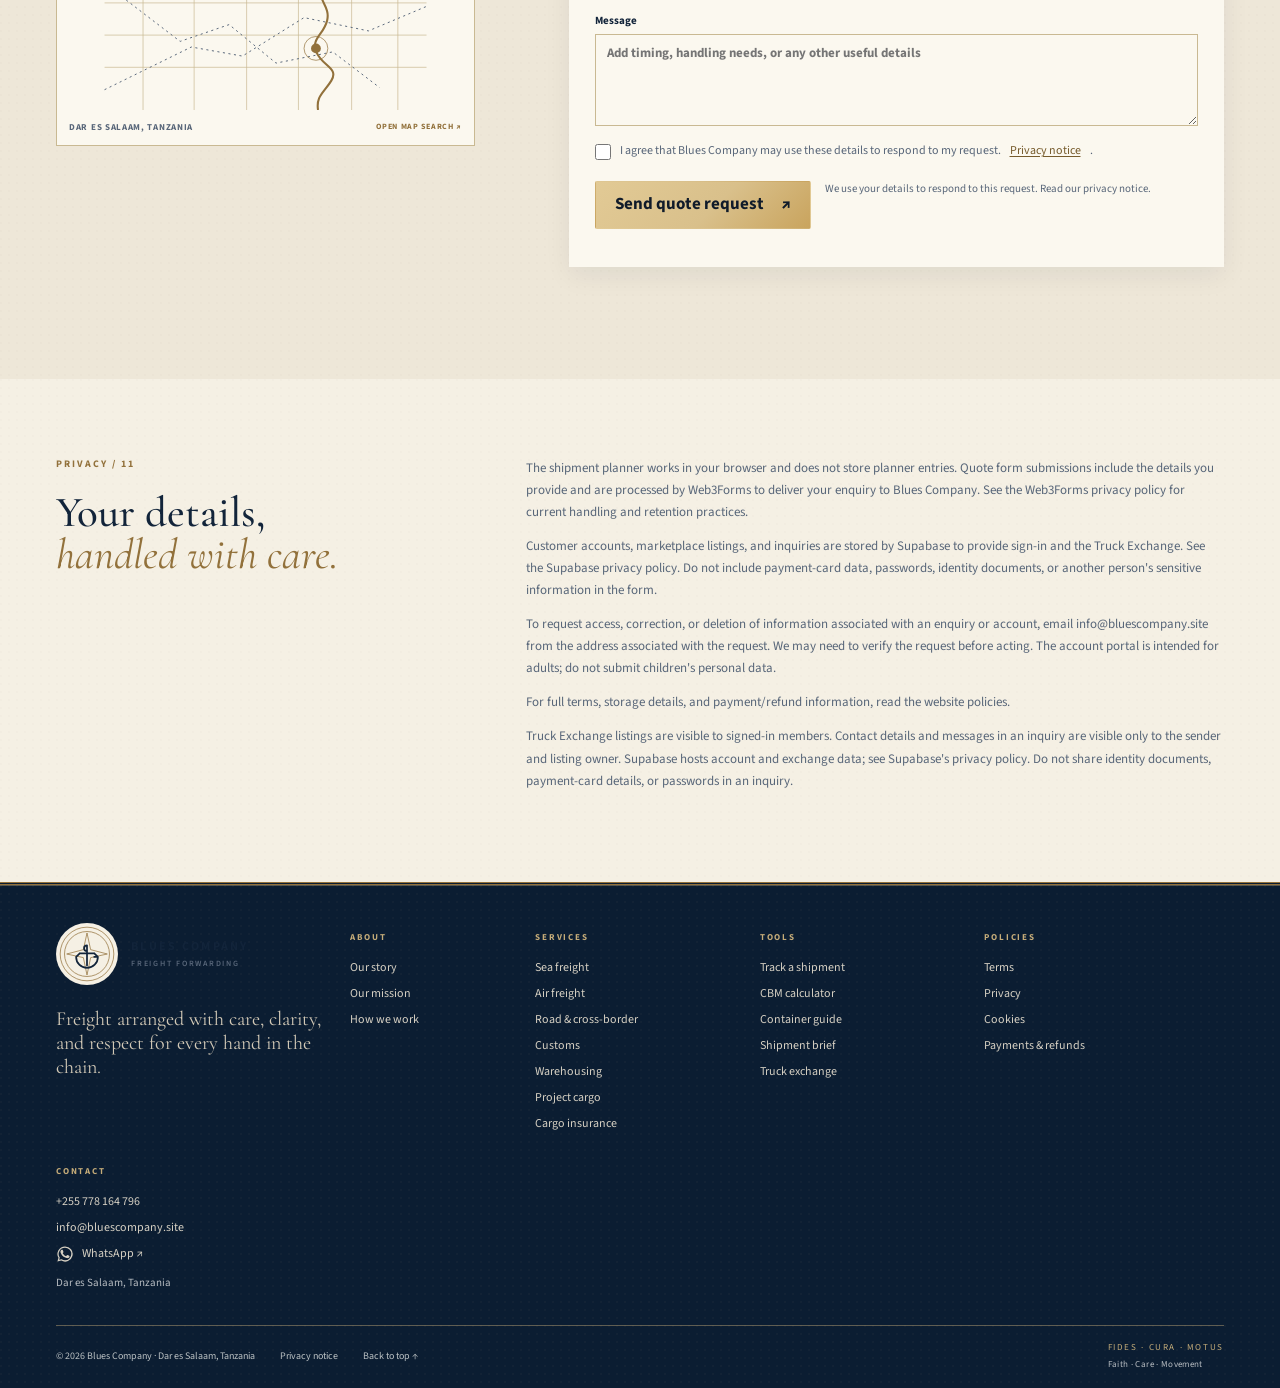
==== commit a36538c5: "Harden public site SEO privacy and accessibility" ====
--- a/index.html
+++ b/index.html
@@ -4,8 +4,11 @@
     <meta charset="utf-8">
     <meta name="viewport" content="width=device-width, initial-scale=1">
     <meta name="theme-color" content="#0b1d32">
+    <link rel="icon" type="image/svg+xml" href="/images/bc-mark.svg">
+    <link rel="shortcut icon" href="/images/bc-mark.svg">
     <meta name="description" content="Freight forwarding from Dar es Salaam, Tanzania: sea, air and road freight, customs clearance, warehousing, project cargo and shipment planning with Blues Company.">
     <link rel="canonical" href="https://www.bluescompany.site/">
+    <meta property="og:site_name" content="Blues Company">
     <meta property="og:type" content="website">
     <meta property="og:url" content="https://www.bluescompany.site/">
     <meta property="og:title" content="Freight Forwarding Dar es Salaam | Sea, Air &amp; Road | Blues Company">
@@ -16,20 +19,22 @@
     <meta name="twitter:description" content="Sea, air and road freight forwarding from Dar es Salaam, Tanzania.">
     <meta name="twitter:image" content="https://www.bluescompany.site/images/bc-mark.svg">
     <title>Freight Forwarding Dar es Salaam | Sea, Air &amp; Road | Blues Company</title>
-    <link rel="icon" type="image/svg+xml" href="data:image/svg+xml,%3Csvg xmlns='http://www.w3.org/2000/svg' viewBox='0 0 64 64'%3E%3Ccircle cx='32' cy='32' r='29' fill='%230b1d32' stroke='%23b28e4c' stroke-width='2'/%3E%3Ccircle cx='32' cy='32' r='24' fill='none' stroke='%23d9c08b'/%3E%3Cpath d='M32 7 36 25 54 32 36 36 32 57 28 36 10 32 28 25Z' fill='none' stroke='%23d9c08b' stroke-width='1.5'/%3E%3Cpath d='M32 23v22m-7-14h14m-7-8a3 3 0 1 0 0 6m-11 5a11 11 0 0 0 22 0h-4m-18 0 4-4m18 4-4-4' fill='none' stroke='%23fffefa' stroke-width='2' stroke-linecap='round' stroke-linejoin='round'/%3E%3C/svg%3E">
     <link rel="preconnect" href="https://fonts.googleapis.com">
     <link rel="preconnect" href="https://fonts.gstatic.com" crossorigin>
     <link href="https://fonts.googleapis.com/css2?family=Cormorant+Garamond:wght@400;500;600;700&family=Source+Sans+3:wght@400;500;600;700&display=swap" rel="stylesheet">
     <link rel="stylesheet" href="styles.css">
     <link rel="stylesheet" href="premium.css">
+    <link rel="stylesheet" href="storage-notice.css">
     <script src="script.js" defer></script>
     <script src="gradient-waves.js" defer></script>
     <script src="premium.js" defer></script>
+    <script src="storage-notice.js" defer></script>
     <script type="application/ld+json">
       {
         "@context":"https://schema.org",
         "@graph":[
-          {"@type":"LocalBusiness","@id":"https://www.bluescompany.site/#business","name":"Blues Company","url":"https://www.bluescompany.site/","description":"Freight forwarding from Dar es Salaam, Tanzania by sea, air and road.","telephone":"+255778164796","email":"info@bluescompany.site","image":"https://www.bluescompany.site/images/bc-mark.svg","address":{"@type":"PostalAddress","streetAddress":"[Add verified office address]","addressLocality":"Dar es Salaam","addressCountry":"TZ"},"openingHours":"Mo-Su 00:00-23:59","priceRange":"$$"},
+          {"@type":"LocalBusiness","@id":"https://www.bluescompany.site/#business","name":"Blues Company","url":"https://www.bluescompany.site/","description":"Freight forwarding from Dar es Salaam, Tanzania by sea, air and road.","telephone":"+255778164796","email":"info@bluescompany.site","image":"https://www.bluescompany.site/images/bc-mark.svg","address":{"@type":"PostalAddress","addressLocality":"Dar es Salaam","addressCountry":"TZ"}},
+          {"@type":"WebSite","@id":"https://www.bluescompany.site/#website","url":"https://www.bluescompany.site/","name":"Blues Company","publisher":{"@id":"https://www.bluescompany.site/#business"},"inLanguage":"en-TZ"},
           {"@type":"FAQPage","mainEntity":[
             {"@type":"Question","name":"What information do I need for a freight quote?","acceptedAnswer":{"@type":"Answer","text":"Share origin and destination, cargo description, package count, dimensions, gross weight, ready date, desired mode, and any handling or delivery requirements."}},
             {"@type":"Question","name":"What is the difference between FCL and LCL?","acceptedAnswer":{"@type":"Answer","text":"FCL means booking a container for one shipper's cargo. LCL combines smaller consignments from different shippers in a shared container. Availability, handling, cost, and transit vary by lane."}},
@@ -53,7 +58,7 @@
         <details class="nav-mega"><summary>Services</summary><div class="mega-panel"><div><small>FREIGHT SERVICES</small><a href="#sea-freight">Sea freight</a><a href="#air-freight">Air freight</a><a href="#road-cross-border">Road &amp; cross-border</a></div><div><small>SUPPORT</small><a href="#customs-clearance">Customs clearance</a><a href="#warehousing-distribution">Warehousing &amp; distribution</a><a href="#project-cargo">Project &amp; insurance</a></div><p>Forwarding support for sea, air, road, customs, storage, and specialist cargo.</p></div></details>
         <details class="nav-mega"><summary>Tools</summary><div class="mega-panel"><div><small>PLAN &amp; TRACK</small><a href="#track">Carrier tracking</a><a href="#tools">CBM calculator</a><a href="#tools">Container guide</a></div><div><small>PREPARE</small><a href="#shipment-brief">Shipment brief</a><a href="#tools">Documents checklist</a><a href="#contact">Quote request</a></div><p>Practical references for preparing a clear quote request.</p></div></details>
         <details class="nav-mega"><summary>Trade lanes</summary><div class="mega-panel"><div><small>ROUTE PLANNING</small><a href="#contact">Ask about a route</a><a href="#carriers">Carrier directory</a></div><div><small>SHIPMENT MODES</small><a href="#sea-freight">Sea freight</a><a href="#air-freight">Air freight</a><a href="#road-cross-border">Road &amp; cross-border</a></div><p>Share your origin and destination for a route review.</p></div></details>
-        <details class="nav-mega"><summary>Resources</summary><div class="mega-panel"><div><small>FIELD NOTES</small><a href="#about">About Blues Company</a><a href="#resources">Freight guides</a></div><div><small>ANSWERS</small><a href="#faq">Frequently asked questions</a><a href="#privacy">Privacy notice</a></div><p>General freight guidance. Confirm shipment-specific details with your carrier and broker.</p></div></details>
+        <details class="nav-mega"><summary>Resources</summary><div class="mega-panel"><div><small>FIELD NOTES</small><a href="#about">About Blues Company</a><a href="#resources">Freight guides</a></div><div><small>ANSWERS</small><a href="#faq">Frequently asked questions</a><a href="#privacy">Privacy notice</a><a href="policies.html">Website policies</a></div><p>General freight guidance. Confirm shipment-specific details with your carrier and broker.</p></div></details>
         <details class="nav-mega contact-mega"><summary>Contact</summary><div class="mega-panel"><div><small>CALL / WHATSAPP</small><a href="tel:+255778164796">+255 778 164 796</a><a href="https://wa.me/255778164796" target="_blank" rel="noopener noreferrer">Chat on WhatsApp ↗</a></div><div><small>EMAIL</small><a href="mailto:info@bluescompany.site">info@bluescompany.site</a><a href="#contact">Quote request form ↓</a></div><p>Reach Blues Company in Dar es Salaam, Tanzania.</p></div></details>
         <button class="theme-toggle" id="theme-toggle" type="button" aria-label="Switch to dark theme" title="Switch theme"><span aria-hidden="true">◐</span></button>
         <a class="button button-gold nav-quote" href="#contact">Get a quote <span aria-hidden="true">↗</span></a>
@@ -65,7 +70,7 @@
         <canvas class="gradient-waves-background" data-gradient-waves data-wave-color="#b28e4c" data-amplitude="0.14" data-swell="0.065" data-light-angle="32" data-speed="0.00028" aria-hidden="true"></canvas>
         <div class="hero-inner page-wrap">
           <div class="hero-copy" data-reveal><p class="eyebrow"><span class="eyebrow-rule"></span> DAR ES SALAAM · TANZANIA</p><h1 id="hero-title">Freight forwarding from<br>Dar es Salaam: sea, air<br>and road.<span class="hero-subline">Freight, considered. Moved with care.</span></h1><p class="hero-intro">A clear view of the journey ahead. Plan a shipment, find a carrier, and bring the right details together before cargo moves.</p><div class="hero-actions"><a class="button button-gold" href="#contact">Get a quote <span aria-hidden="true">↗</span></a><a class="quiet-link" href="#track">Track a shipment <span aria-hidden="true">↓</span></a></div></div>
-          <div class="hero-visual" id="hero-visual" aria-label="Illustrative map centered on Dar es Salaam, Tanzania"><div class="map-caption"><span>EAST AFRICA · TANZANIA</span><span class="live-mark"><i></i> CARGO IN MOTION</span></div>
+          <div class="hero-visual" id="hero-visual" aria-label="Illustrative map centered on Dar es Salaam, Tanzania"><div class="map-caption"><span>EAST AFRICA · TANZANIA</span><span class="live-mark"><i></i> ROUTE PLANNING</span></div>
             <svg class="trade-map" viewBox="0 0 900 620" role="img" aria-labelledby="map-title map-desc" preserveAspectRatio="xMidYMid meet"><title id="map-title">Illustrated map of global freight routes</title><desc id="map-desc">Stylized continent shapes centered on East Africa; no specific trade lanes are shown.</desc><defs><pattern id="map-grid" width="45" height="45" patternUnits="userSpaceOnUse"><path d="M45 0H0V45" fill="none" stroke="currentColor" stroke-opacity=".12" stroke-width="1"/></pattern></defs><rect width="900" height="620" fill="url(#map-grid)"/><g class="land-mass"><path d="M88 120 145 83 207 91 238 124 228 157 196 171 179 207 145 220 123 197 95 190 72 159Z"/><path d="m197 222 45 14 21 42-10 45-18 29-14 67-27 45-23-31 8-48-16-42 9-55-13-36Z"/><path d="m290 110 32-24 41 8 29-18 45 10 17 31 43 1 32 22-13 35-48 12-16 34-34 11-24-30-34-5-27-35-39 9-25-22Z"/><path d="m405 240 35-20 49 11 43 39 16 48-24 42-23 75-38 66-39-25-8-47-32-53 4-65-18-41Z"/><path d="m498 119 64-32 77 11 46 31 45 6 41 36-11 28-57 12-31 35-56-8-19-28-49-5-30-32-48 4-26-27Z"/><path d="m718 280 43-17 47 20 27 38-16 34-53 13-41-28Z"/><path d="m110 470 31-10 18 13-14 17-33-2Z"/><path d="m314 462 22-7 15 15-9 20-22-5Z"/></g><g class="route-layer" fill="none"><path class="trade-route sea-route" data-route="dar-dubai" d="M443 410 C472 342 520 268 587 208"/><path class="trade-route sea-route" data-route="shanghai-dar" d="M708 185 C680 252 614 322 540 373 S475 407 443 410"/><path class="trade-route air-route" data-route="dar-dubai" d="M443 410 Q515 282 587 208"/><path class="trade-route sea-route route-secondary" data-route="europe-dar" d="M394 188 C416 260 436 340 443 410"/></g><g class="port-markers"><circle cx="443" cy="410" r="6"/><circle cx="587" cy="208" r="6"/><circle cx="708" cy="185" r="6"/><circle cx="394" cy="188" r="6"/></g><g class="map-labels"><text x="443" y="442">DAR ES SALAAM</text><text x="596" y="198">DUBAI</text><text x="716" y="179">SHANGHAI</text><text x="352" y="176">EUROPE</text></g><g class="moving-vessel" aria-hidden="true"><path d="M-12 2h24l-4 6h-15zM-4-3h9v5h-9zM-2-7h4v4h-4z"/></g><g class="moving-aircraft" aria-hidden="true"><path d="m0-8 2 6 8 3v2L2 2 1 8h-2l-1-6-8 1V1l8-3 2-6z"/></g></svg><div class="visual-coordinate">06°49′ S &nbsp; 39°17′ E</div>
           </div>
         </div>
@@ -90,12 +95,10 @@
         <div class="hero-bottom page-wrap"><span>FREIGHT DESK / TZ</span><span>01 — 04 &nbsp; THE ROUTE AHEAD</span></div>
       </section>
 
-      <section class="trust-strip" aria-label="Blues Company trust details">
+      <section class="trust-strip" aria-label="Blues Company overview">
         <div class="page-wrap trust-grid">
-          <div><span class="trust-label">REGISTRATION / MEMBERSHIP</span><strong>[Add licence or association membership]</strong></div>
-          <div><span class="trust-label">IN BUSINESS</span><strong>[Add years in business]</strong></div>
-          <div><span class="trust-label">AVAILABILITY</span><strong>Open 24/7</strong></div>
-          <div><span class="trust-label">OFFICE</span><strong>[Add verified office address]</strong></div>
+          <div><span class="trust-label">BASED IN</span><strong>Dar es Salaam, Tanzania</strong></div>
+          <div><span class="trust-label">FREIGHT MODES</span><strong>Sea · Air · Road</strong></div>
         </div>
       </section>
 
@@ -128,23 +131,75 @@
       <section class="section resources-section" id="resources" aria-labelledby="resources-title"><div class="page-wrap"><div class="section-heading" data-reveal><p class="eyebrow">FIELD NOTES / 06</p><h2 id="resources-title">A little more <em>know-how.</em></h2><p class="section-lede">Short, practical notes to help you prepare a better freight enquiry.</p></div><div class="resource-grid"><article class="resource-item" data-reveal><span>GUIDE 01</span><h3>FCL or LCL?</h3><p>FCL books the use of a full container; LCL consolidates cargo with other shipments. Compare volume, handling, transit needs, and total charges before choosing.</p><a href="#tools">Use the container guide <b>↗</b></a></article><article class="resource-item" data-reveal><span>GUIDE 02</span><h3>Before customs clearance</h3><p>Prepare a consistent commercial invoice, packing list, cargo description, values, origin details, and any permits that may apply. Exact requirements depend on the goods and destination.</p><a href="#tools">Build a document checklist <b>↗</b></a></article><article class="resource-item" data-reveal><span>GUIDE 03</span><h3>What makes a useful quote?</h3><p>Include origin, destination, cargo type, dimensions, gross weight, ready date, preferred mode, and special handling needs.</p><a href="#shipment-brief">Prepare a shipment brief <b>↗</b></a></article></div></div></section>
       <section class="faq-section" id="faq" aria-labelledby="faq-title"><div class="page-wrap faq-layout"><div class="faq-intro" data-reveal><p class="eyebrow">COMMON QUESTIONS / 07</p><h2 id="faq-title">Before cargo <em>sets out.</em></h2><p>General freight guidance. Confirm shipment-specific rules with your carrier, broker, or relevant authority.</p></div><div class="faq-list"><details><summary>What information do I need for a freight quote?</summary><p>Share origin and destination, cargo description, package count, dimensions, gross weight, ready date, desired mode, and any handling or delivery requirements.</p></details><details><summary>What is the difference between FCL and LCL?</summary><p>FCL means booking a container for one shipper's cargo. LCL combines smaller consignments from different shippers in a shared container. Availability, handling, cost, and transit vary by lane.</p></details><details><summary>How do I calculate cubic metres (CBM)?</summary><p>Convert each package's length, width, and height to metres, multiply them, then multiply by the number of identical packages. Add package volumes together for the shipment total.</p></details><details><summary>What is air volumetric weight?</summary><p>It converts package volume into a weight equivalent. Airlines and forwarders compare volumetric and gross weight and may charge on the higher figure. The divisor depends on the service and route.</p></details><details><summary>Which shipping documents are commonly requested?</summary><p>Common documents include a commercial invoice, packing list, transport document, and customs declaration. Permits, certificates, or other records may be required for particular goods or countries.</p></details><details><summary>What does an Incoterm determine?</summary><p>An Incoterms® rule allocates specified delivery tasks, costs, and risks between seller and buyer. It does not by itself determine ownership, payment, or every contract term.</p></details><details><summary>When does cargo risk transfer under CIF?</summary><p>Under CIF, the seller pays freight and obtains the required insurance to the named destination port, but risk transfers when the goods are loaded on board at the port of shipment.</p></details><details><summary>How do I track a container or bill of lading?</summary><p>Identify the shipping line from your booking or transport document, then enter the reference on that carrier's official tracking portal. This site links to carrier tools but does not provide live tracking data.</p></details><details><summary>Why can actual transit take longer than the estimate?</summary><p>Port congestion, vessel schedules, transshipment, weather, customs processing, inspections, and inland delivery can affect total time. Indicative port-to-port ranges do not include every leg.</p></details><details><summary>Can any cargo travel by air or sea?</summary><p>No. Dangerous goods, temperature-sensitive products, oversized cargo, and restricted commodities have specific rules. Confirm classification, packaging, documentation, and carrier acceptance before booking.</p></details></div></div></section>
 
-      <section class="section testimonials-section" id="testimonials" aria-labelledby="testimonials-title">
-        <div class="page-wrap">
-          <div class="section-heading" data-reveal><p class="eyebrow">CUSTOMER NOTES / 08</p><h2 id="testimonials-title">What customers will say about <em>working with us.</em></h2><p class="section-lede">Placeholder testimonials are ready for verified client quotes before launch.</p></div>
-          <div class="testimonial-slots">
-            <article data-reveal><span>CLIENT QUOTE 01</span><p>“[Add a verified client quote about clear communication and dependable freight support.]”</p><small>[Client name / company / sector]</small></article>
-            <article data-reveal><span>CLIENT QUOTE 02</span><p>“[Add a verified client quote about customs, documents, or delivery coordination.]”</p><small>[Client name / company / sector]</small></article>
-            <article data-reveal><span>CLIENT QUOTE 03</span><p>“[Add a verified client quote about sea, air, or road forwarding from Dar es Salaam.]”</p><small>[Client name / company / sector]</small></article>
-          </div>
-          <p class="office-address"><strong>Office address:</strong> [Add verified office address], Dar es Salaam, Tanzania.</p>
-        </div>
-      </section>
-
             <section class="section planner-section" id="shipment-brief" aria-labelledby="brief-title"><div class="page-wrap planner-layout"><div class="planner-intro" data-reveal><p class="eyebrow">SHIPMENT PLANNER / 09</p><h2 id="brief-title">Gather the details.<br><em>Start a good conversation.</em></h2><p>Build a shipment brief in this browser, then copy, download, or share it yourself. This planner does not submit or store your details.</p><a class="privacy-inline" href="#privacy">Read the privacy notice <span>↗</span></a></div><div class="brief-tool"><form id="brief-form"><div class="field-grid"><label>Origin<input id="origin" name="origin" autocomplete="shipping origin" value="Dar es Salaam, Tanzania" placeholder="City or port" required></label><label>Destination<input id="destination" name="destination" placeholder="City or port" required></label><label>Freight mode<select id="freight-mode" name="freightMode" required><option value="">Choose a mode</option><option>Ocean freight - full container (FCL)</option><option>Ocean freight - shared container (LCL)</option><option>Air freight</option><option>Road / cross-border</option><option>Not sure yet</option></select></label><label>Cargo ready date<input id="ready-date" name="readyDate" type="date"></label><label class="span-wide">Cargo description<input id="cargo-description" name="cargoDescription" placeholder="What are you shipping?" required></label><label>Quantity / size<input id="cargo-quantity" name="cargoQuantity" placeholder="e.g. 1 x 20 ft container"></label><label>Incoterm, if known<select id="trade-term" name="tradeTerm"><option value="">Not specified</option><option>EXW</option><option>FCA</option><option>FOB</option><option>CFR</option><option>CIF</option><option>CPT</option><option>CIP</option><option>DAP</option><option>DPU</option><option>DDP</option></select></label><label class="span-wide">Special handling or other notes<textarea id="cargo-notes" name="cargoNotes" rows="3" placeholder="Optional: dimensions, temperature needs, or other useful details"></textarea></label></div><div class="form-actions"><button class="button button-gold" type="submit">Build shipment brief <span>↗</span></button><span class="form-note">Nothing is sent until you choose to share it.</span></div></form><section class="brief-result" id="brief-result" aria-live="polite" hidden><div class="result-heading"><div><p class="eyebrow">READY TO SHARE</p><h3>Your shipment brief</h3></div><span aria-hidden="true">✓</span></div><dl id="brief-summary" class="brief-summary"></dl><div class="result-actions"><a class="button button-whatsapp" id="send-brief-whatsapp" aria-label="Send shipment brief via WhatsApp" href="https://wa.me/255778164796" target="_blank" rel="noopener noreferrer">Send via WhatsApp <span>↗</span></a><button class="button button-navy" id="copy-brief" type="button">Copy brief <span>▣</span></button><button class="button button-outline" id="download-brief" type="button">Download .txt <span>↓</span></button></div><p class="result-note" id="result-status" role="status">This brief is not sent until you share it.</p></section></div></div></section>
-      <section class="contact-section" id="contact" aria-labelledby="contact-title"><div class="page-wrap contact-layout"><div class="contact-intro" data-reveal><p class="eyebrow">CONTACT / 10</p><h2 id="contact-title">Let's talk through<br><em>your next shipment.</em></h2><p class="section-lede">Use the quote form or reach Blues Company directly.</p><dl class="contact-details"><div><dt>PHONE / WHATSAPP</dt><dd><a id="contact-phone" href="tel:+255778164796">+255 778 164 796</a></dd></div><div><dt>EMAIL</dt><dd><a id="contact-email" href="mailto:info@bluescompany.site">info@bluescompany.site</a></dd></div><div><dt>OFFICE</dt><dd id="contact-address">[Add verified office address], Dar es Salaam, Tanzania</dd></div><div><dt>BUSINESS HOURS</dt><dd id="contact-hours">Open 24 hours, 7 days a week</dd></div></dl><a class="map-card" href="https://maps.google.com/?q=Dar+es+Salaam+Tanzania" target="_blank" rel="noopener noreferrer" aria-label="Open a map search for Dar es Salaam, Tanzania"><svg viewBox="0 0 460 180" role="img" aria-labelledby="contact-map-title"><title id="contact-map-title">Stylized map illustration of Dar es Salaam</title><path d="M0 27h460M0 73h460M0 119h460M55 0v180m73-180v180m75-180v180m74-180v180m76-180v180m66-180v180"/><path class="map-coast" d="M308 0c-5 23 15 31 10 52s-24 26-15 46 32 22 21 40-22 22-19 42"/><path class="map-road" d="M0 151 124 90l73 13 88-55 92 19 83-35M31 23l77 59 70-24 67 55 81-16 67 51"/><circle cx="302" cy="92" r="7"/><circle class="map-ring" cx="302" cy="92" r="17"/></svg><span>DAR ES SALAAM, TANZANIA <b>OPEN MAP SEARCH ↗</b></span></a></div><div class="quote-panel" data-reveal><div class="quote-heading"><div><p class="eyebrow">QUOTE REQUEST</p><h3>Tell us what you're shipping.</h3></div><button class="text-button" id="use-shipment-brief" type="button">Use shipment brief <span>↓</span></button><a class="button button-whatsapp" id="quote-whatsapp-current" aria-label="Chat with Blues Company on WhatsApp" href="https://wa.me/255778164796" target="_blank" rel="noopener noreferrer">Prefer WhatsApp? Chat with us now</a></div><form id="quote-form" novalidate><div class="honeypot-field" aria-hidden="true"><label for="quote-botcheck">Leave this field unchecked</label><input id="quote-botcheck" name="botcheck" type="checkbox" tabindex="-1" autocomplete="off"></div><div class="field-grid quote-grid"><label>Full name<input id="quote-name" name="name" autocomplete="name" maxlength="120" required></label><label>Company <small>(optional)</small><input id="quote-company" name="company" autocomplete="organization" maxlength="160"></label><label>Phone<input id="quote-phone" name="phone" type="tel" autocomplete="tel" maxlength="40"></label><label>Email<input id="quote-email" name="email" type="email" autocomplete="email" maxlength="254"></label><label>Service<select id="quote-service" name="service"><option value="">Choose a service</option><option>Sea freight</option><option>Air freight</option><option>Road and cross-border transport</option><option>Customs clearance</option><option>Warehousing and distribution</option><option>Project and heavy-lift cargo</option><option>Cargo insurance</option></select></label><label>Cargo type<input id="quote-cargo" name="cargoType" maxlength="180"></label><label>Shipping mode<select id="quote-mode" name="mode"><option value="">Choose a mode</option><option value="sea">Sea</option><option value="air">Air</option><option value="road">Road</option><option value="not sure">Not sure</option></select></label><label>Origin<input id="quote-origin" name="origin" maxlength="180" required></label><label>Destination<input id="quote-destination" name="destination" maxlength="180" required></label><label class="span-wide">Approximate weight or volume<input id="quote-weight" name="weightVolume" maxlength="120" placeholder="e.g. 2,000 kg or 8 m³"></label><label class="span-wide">Message<textarea id="quote-message" name="message" rows="4" maxlength="3000" placeholder="Add timing, handling needs, or any other useful details" required></textarea></label></div><div class="form-actions"><button class="button button-gold" id="quote-submit" type="submit"><span class="submit-label">Send quote request</span><span>↗</span></button><span class="form-note">We reply within [X hours]. Your information is sent securely through Web3Forms.</span></div><p class="privacy-inline quote-privacy">By submitting, you agree to the <a href="#privacy">Privacy Notice</a>.</p><p class="quote-status" id="quote-status" role="status" aria-live="polite"></p></form></div></div></section>
-      <section class="privacy-section" id="privacy" aria-labelledby="privacy-title"><div class="page-wrap privacy-layout"><div><p class="eyebrow">PRIVACY / 11</p><h2 id="privacy-title">Your details,<br><em>handled with care.</em></h2></div><div><p>The shipment planner works in your browser and does not store planner entries. If you submit the quote form, the name, contact details, and shipment information you provide are processed by Web3Forms to deliver your enquiry to Blues Company. Web3Forms states that it acts as a processor for customer form submissions and retains submissions for up to three years, subject to your plan and its current policy. <a href="https://web3forms.com/privacy" target="_blank" rel="noopener noreferrer">Read the Web3Forms privacy policy</a>.</p><p>Blues Company uses quote details to respond to your enquiry. Do not include payment-card data, passwords, identity documents, or other sensitive information in the form. To ask about or correct an enquiry, contact <a href="mailto:info@bluescompany.site">info@bluescompany.site</a>. WhatsApp opens only when you choose to share a message, and the WhatsApp privacy terms apply to that conversation. This notice describes the current website workflow; applicable privacy rights depend on your circumstances and local law.</p></div></div></section>
+      <section class="contact-section" id="contact" aria-labelledby="contact-title">
+        <div class="page-wrap contact-layout">
+          <div class="contact-intro" data-reveal>
+            <p class="eyebrow">CONTACT / 10</p>
+            <h2 id="contact-title">Let's talk through<br><em>your next shipment.</em></h2>
+            <p class="section-lede">Use the quote form or reach Blues Company directly.</p>
+            <dl class="contact-details">
+              <div><dt>PHONE / WHATSAPP</dt><dd><a id="contact-phone" href="tel:+255778164796">+255 778 164 796</a></dd></div>
+              <div><dt>EMAIL</dt><dd><a id="contact-email" href="mailto:info@bluescompany.site">info@bluescompany.site</a></dd></div>
+              <div><dt>LOCATION</dt><dd id="contact-address">Dar es Salaam, Tanzania</dd></div>
+              <div><dt>AVAILABILITY</dt><dd id="contact-hours">Contact us to confirm current availability.</dd></div>
+            </dl>
+            <a class="map-card" href="https://maps.google.com/?q=Dar+es+Salaam+Tanzania" target="_blank" rel="noopener noreferrer" aria-label="Open a map search for Dar es Salaam, Tanzania">
+              <svg viewBox="0 0 460 180" role="img" aria-labelledby="contact-map-title"><title id="contact-map-title">Stylized map illustration of Dar es Salaam</title><path d="M0 27h460M0 73h460M0 119h460M55 0v180m73-180v180m75-180v180m74-180v180m76-180v180m66-180v180"/><path class="map-coast" d="M308 0c-5 23 15 31 10 52s-24 26-15 46 32 22 21 40-22 22-19 42"/><path class="map-road" d="M0 151 124 90l73 13 88-55 92 19 83-35M31 23l77 59 70-24 67 55 81-16 67 51"/><circle cx="302" cy="92" r="7"/><circle class="map-ring" cx="302" cy="92" r="17"/></svg>
+              <span>DAR ES SALAAM, TANZANIA <b>OPEN MAP SEARCH ↗</b></span>
+            </a>
+          </div>
+          <div class="quote-panel" data-reveal>
+            <div class="quote-heading">
+              <div><p class="eyebrow">QUOTE REQUEST</p><h3>Tell us what you're shipping.</h3></div>
+              <button class="text-button" id="use-shipment-brief" type="button">Use shipment brief <span>↓</span></button>
+              <a class="button button-whatsapp" id="quote-whatsapp-current" aria-label="Chat with Blues Company on WhatsApp" href="https://wa.me/255778164796" target="_blank" rel="noopener noreferrer">Prefer WhatsApp? Chat with us now</a>
+            </div>
+            <form id="quote-form" novalidate>
+              <div class="honeypot-field" aria-hidden="true"><label for="quote-botcheck">Leave this field unchecked</label><input id="quote-botcheck" name="botcheck" type="checkbox" tabindex="-1" autocomplete="off"></div>
+              <div class="field-grid quote-grid">
+                <label>Full name<input id="quote-name" name="name" autocomplete="name" maxlength="120" required></label>
+                <label>Company <small>(optional)</small><input id="quote-company" name="company" autocomplete="organization" maxlength="160"></label>
+                <label>Phone<input id="quote-phone" name="phone" type="tel" autocomplete="tel" maxlength="40"></label>
+                <label>Email<input id="quote-email" name="email" type="email" autocomplete="email" maxlength="254"></label>
+                <label>Service<select id="quote-service" name="service"><option value="">Choose a service</option><option>Sea freight</option><option>Air freight</option><option>Road and cross-border transport</option><option>Customs clearance</option><option>Warehousing and distribution</option><option>Project and heavy-lift cargo</option><option>Cargo insurance</option></select></label>
+                <label>Cargo type<input id="quote-cargo" name="cargoType" maxlength="180"></label>
+                <label>Shipping mode<select id="quote-mode" name="mode"><option value="">Choose a mode</option><option value="sea">Sea</option><option value="air">Air</option><option value="road">Road</option><option value="not sure">Not sure</option></select></label>
+                <label>Origin<input id="quote-origin" name="origin" maxlength="180" required></label>
+                <label>Destination<input id="quote-destination" name="destination" maxlength="180" required></label>
+                <label class="span-wide">Approximate weight or volume<input id="quote-weight" name="weightVolume" maxlength="120" placeholder="e.g. 2,000 kg or 8 m³"></label>
+                <label class="span-wide">Message<textarea id="quote-message" name="message" rows="4" maxlength="3000" placeholder="Add timing, handling needs, or any other useful details" required></textarea></label>
+              </div>
+              <label class="checkbox quote-consent"><input id="quote-consent" name="privacyConsent" type="checkbox" value="yes" required> I agree that Blues Company may use these details to respond to my request. <a href="/policies.html#privacy">Privacy notice</a>.</label>
+              <div class="form-actions"><button class="button button-gold" id="quote-submit" type="submit"><span class="submit-label">Send quote request</span><span>↗</span></button><span class="form-note">We use your details to respond to this request. Read our <a href="/policies.html#privacy">privacy notice</a>.</span></div>
+              <p class="quote-status" id="quote-status" role="status" aria-live="polite"></p>
+            </form>
+          </div>
+        </div>
+      </section>
+      <section class="privacy-section" id="privacy" aria-labelledby="privacy-title">
+        <div class="page-wrap privacy-layout">
+          <div><p class="eyebrow">PRIVACY / 11</p><h2 id="privacy-title">Your details,<br><em>handled with care.</em></h2></div>
+          <div>
+            <p>The shipment planner works in your browser and does not store planner entries. Quote form submissions include the details you provide and are processed by Web3Forms to deliver your enquiry to Blues Company. See the <a href="https://web3forms.com/privacy" target="_blank" rel="noopener noreferrer">Web3Forms privacy policy</a> for current handling and retention practices.</p>
+            <p>Customer accounts, marketplace listings, and inquiries are stored by Supabase to provide sign-in and the Truck Exchange. See the <a href="https://supabase.com/privacy" target="_blank" rel="noopener noreferrer">Supabase privacy policy</a>. Do not include payment-card data, passwords, identity documents, or another person's sensitive information in the form.</p>
+            <p>To request access, correction, or deletion of information associated with an enquiry or account, email <a href="mailto:info@bluescompany.site?subject=Privacy%20or%20data%20deletion%20request">info@bluescompany.site</a> from the address associated with the request. We may need to verify the request before acting. The account portal is intended for adults; do not submit children's personal data.</p>
+            <p>For full terms, storage details, and payment/refund information, read the <a href="/policies.html">website policies</a>.</p>
+          </div>
+        </div>
+      </section>
     </main>
-    <footer class="site-footer"><div class="page-wrap footer-ledger"><div class="footer-brand"><a class="wordmark" href="#top" aria-label="Blues Company, back to top"><svg class="house-crest" viewBox="0 0 80 80" role="img" aria-label="Blues Company compass and anchor crest"><circle class="crest-outer" cx="40" cy="40" r="37"/><circle class="crest-inner" cx="40" cy="40" r="31"/><path class="crest-compass" d="m40 11 5 23 23 6-23 5-5 24-5-24-23-5 23-6z"/><path class="crest-anchor" d="M40 28v28m-9-17h18m-9-11a4 4 0 1 0 0 8m-15 8a15 15 0 0 0 30 0h-5m-25 0 5-5m25 5-5-5"/></svg><span><strong>BLUES COMPANY</strong><small>FREIGHT FORWARDING</small></span></a><p class="footer-statement">Freight arranged with care, clarity, and respect for every hand in the chain.</p></div><div class="footer-column"><h2>About</h2><a href="#about">Our story</a><a href="#about">Our mission</a><a href="#about">How we work</a></div><div class="footer-column"><h2>Services</h2><a href="#sea-freight">Sea freight</a><a href="#air-freight">Air freight</a><a href="#road-cross-border">Road &amp; cross-border</a><a href="#customs-clearance">Customs</a><a href="#warehousing-distribution">Warehousing</a><a href="#project-cargo">Project cargo</a><a href="#cargo-insurance">Cargo insurance</a></div><div class="footer-column"><h2>Tools</h2><a href="#track">Track a shipment</a><a href="#tools">CBM calculator</a><a href="#tools">Container guide</a><a href="#shipment-brief">Shipment brief</a></div><div class="footer-column"><h2>Contact</h2><a href="tel:+255778164796">+255 778 164 796</a><a href="mailto:info@bluescompany.site">info@bluescompany.site</a><a href="https://wa.me/255778164796" target="_blank" rel="noopener noreferrer">WhatsApp ↗</a><span>Dar es Salaam, Tanzania · Open 24/7</span></div><div class="footer-base"><span>© <span id="year"></span> Blues Company · Dar es Salaam, Tanzania</span><a href="#privacy">Privacy notice</a><a href="#top" class="back-top">Back to top ↑</a><span class="footer-motto">FIDES · CURA · MOTUS <small>Faith · Care · Movement</small></span></div></div></footer>
+    <footer class="site-footer">
+      <div class="page-wrap footer-ledger">
+        <div class="footer-brand"><a class="wordmark" href="#top" aria-label="Blues Company, back to top"><svg class="house-crest" viewBox="0 0 80 80" role="img" aria-label="Blues Company compass and anchor crest"><circle class="crest-outer" cx="40" cy="40" r="37"/><circle class="crest-inner" cx="40" cy="40" r="31"/><path class="crest-compass" d="m40 11 5 23 23 6-23 5-5 24-5-24-23-5 23-6z"/><path class="crest-anchor" d="M40 28v28m-9-17h18m-9-11a4 4 0 1 0 0 8m-15 8a15 15 0 0 0 30 0h-5m-25 0 5-5m25 5-5-5"/></svg><span><strong>BLUES COMPANY</strong><small>FREIGHT FORWARDING</small></span></a><p class="footer-statement">Freight arranged with care, clarity, and respect for every hand in the chain.</p></div>
+        <div class="footer-column"><h2>About</h2><a href="#about">Our story</a><a href="#about">Our mission</a><a href="#about">How we work</a></div>
+        <div class="footer-column"><h2>Services</h2><a href="#sea-freight">Sea freight</a><a href="#air-freight">Air freight</a><a href="#road-cross-border">Road &amp; cross-border</a><a href="#customs-clearance">Customs</a><a href="#warehousing-distribution">Warehousing</a><a href="#project-cargo">Project cargo</a><a href="#cargo-insurance">Cargo insurance</a></div>
+        <div class="footer-column"><h2>Tools</h2><a href="#track">Track a shipment</a><a href="#tools">CBM calculator</a><a href="#tools">Container guide</a><a href="#shipment-brief">Shipment brief</a><a href="marketplace.html">Truck exchange</a></div>
+        <div class="footer-column"><h2>Policies</h2><a href="policies.html#terms">Terms</a><a href="policies.html#privacy">Privacy</a><a href="policies.html#cookies">Cookies</a><a href="policies.html#payments">Payments &amp; refunds</a></div>
+        <div class="footer-column"><h2>Contact</h2><a href="tel:+255778164796">+255 778 164 796</a><a href="mailto:info@bluescompany.site">info@bluescompany.site</a><a href="https://wa.me/255778164796" target="_blank" rel="noopener noreferrer">WhatsApp ↗</a><span>Dar es Salaam, Tanzania</span></div>
+        <div class="footer-base"><span>© <span id="year"></span> Blues Company · Dar es Salaam, Tanzania</span><a href="policies.html#privacy">Privacy notice</a><a href="#top" class="back-top">Back to top ↑</a><span class="footer-motto">FIDES · CURA · MOTUS <small>Faith · Care · Movement</small></span></div>
+      </div>
+    </footer>
     <a class="whatsapp-float" id="whatsapp-float" href="https://wa.me/255778164796?text=Hello%2C%20I%20would%20like%20a%20freight%20quote." target="_blank" rel="noopener noreferrer" aria-label="Message Blues Company on WhatsApp"><span aria-hidden="true">WA</span></a><button class="back-top-button" id="back-top-button" type="button" aria-label="Back to top" title="Back to top">↑</button>
   </body>
 </html>
--- a/styles.css
+++ b/styles.css
@@ -181,6 +181,11 @@
 .brief-tool { padding:27px; background:var(--white); color:var(--ink); }.brief-tool .field-grid { gap:15px 13px; }.brief-tool .field-grid label,.quote-panel .field-grid label { color:var(--ink); }.brief-tool .field-grid input,.brief-tool .field-grid select,.brief-tool .field-grid textarea,.quote-panel .field-grid input,.quote-panel .field-grid select,.quote-panel .field-grid textarea { background:var(--white); }.form-note { max-width:480px; color:var(--muted); font-size:11px; line-height:1.5; }.brief-result { margin-top:23px; padding:20px; border:1px solid var(--line); background:var(--paper); }.brief-result[hidden] { display:none; }.result-heading { display:flex; align-items:center; justify-content:space-between; }.result-heading .eyebrow { margin-bottom:3px; font-size:9px; }.result-heading h3 { margin:0; font-family:var(--serif); font-size:26px; font-weight:600; }.result-heading > span { color:#427754; font-size:22px; }.brief-summary { margin:15px 0 0; border-top:1px solid var(--line); }.brief-summary > div { padding:8px 0; display:grid; grid-template-columns:minmax(120px,.45fr) 1fr; gap:13px; border-bottom:1px solid var(--line); }.brief-summary dt { color:var(--muted); font-size:11px; }.brief-summary dd { margin:0; font-size:12px; line-height:1.5; overflow-wrap:anywhere; }.result-actions { margin-top:15px; display:flex; flex-wrap:wrap; gap:8px; }.result-actions .button { min-height:42px; padding-inline:13px; font-size:11px; }.result-note { margin:11px 0 0; color:var(--muted); font-size:11px; }
 .contact-section { padding:109px 0 112px; background:var(--surface); }.contact-layout { display:grid; grid-template-columns:.78fr 1.22fr; gap:8%; align-items:start; }.contact-intro h2 { font-size:clamp(42px,5vw,64px); }.contact-intro h2 em { color:var(--brass); }.contact-intro .section-lede { font-size:14px; }.contact-details { max-width:500px; margin:28px 0 23px; border-top:1px solid var(--line); }.contact-details > div { min-height:52px; padding:12px 0; display:grid; grid-template-columns:132px 1fr; gap:14px; border-bottom:1px solid var(--line); }.contact-details dt { color:var(--muted); font-size:9px; font-weight:700; letter-spacing:1px; }.contact-details dd { margin:0; color:var(--ink); font-size:13px; overflow-wrap:anywhere; }.contact-details a:hover { color:var(--brass); }.map-card { display:block; max-width:500px; border:1px solid var(--line); background:var(--white); }.map-card svg { width:100%; height:126px; display:block; fill:none; stroke:var(--line); stroke-width:1; }.map-card svg .map-coast { stroke:var(--brass); stroke-width:3; }.map-card svg .map-road { stroke:var(--muted); stroke-width:1.4; stroke-dasharray:3 5; }.map-card svg circle { fill:var(--brass); stroke:none; }.map-card svg .map-ring { fill:none; stroke:var(--brass); stroke-width:1; }.map-card > span { padding:11px 12px; display:flex; justify-content:space-between; gap:10px; color:var(--muted); font-size:9px; font-weight:700; letter-spacing:.7px; }.map-card b { color:var(--brass); font-size:8px; }
 .quote-panel { padding:26px; background:var(--white); color:var(--ink); box-shadow:0 8px 25px rgb(11 29 50 / .07); }.quote-heading { margin-bottom:20px; display:flex; flex-wrap:wrap; justify-content:space-between; align-items:center; gap:12px 18px; }.quote-heading .eyebrow { margin-bottom:4px; }.quote-heading h3 { margin:0; font-family:var(--serif); font-size:29px; font-weight:600; }.quote-heading .text-button { flex:0 0 auto; }.quote-heading .quote-whatsapp-link { white-space:normal; text-align:center; }.quote-grid { gap:13px 12px; }.quote-grid small { color:var(--muted); font-size:10px; font-weight:400; }.quote-panel .form-actions { align-items:flex-start; }.quote-status { min-height:0; margin:12px 0 0; color:var(--muted); font-size:12px; line-height:1.6; }.quote-status.is-success { padding:11px 13px; background:#e5f1e7; color:#245d38; }.quote-status.is-error { padding:11px 13px; background:#f7e9e5; color:#873b30; }.quote-whatsapp-success { margin-top:10px; white-space:normal; text-align:center; }.quote-whatsapp-success[hidden] { display:none; }.quote-submit-row button:disabled { cursor:wait; opacity:.7; }.quote-privacy { margin:15px 0 0; color:var(--muted); font-size:11px; }.quote-privacy a { color:var(--brass); text-decoration:underline; text-underline-offset:3px; }.honeypot-field { position:absolute!important; width:1px!important; height:1px!important; padding:0!important; margin:-1px!important; overflow:hidden!important; clip:rect(0,0,0,0)!important; white-space:nowrap!important; border:0!important; }
+.quote-consent { margin:16px 0 0; display:flex; align-items:flex-start; gap:9px; color:var(--muted); font-size:12px; line-height:1.55; cursor:pointer; }
+.quote-consent input { width:16px; height:16px; flex:0 0 16px; margin:2px 0 0; accent-color:var(--brass); }
+.quote-consent a { color:#765b2c; text-decoration:underline; text-underline-offset:2px; }
+.quote-privacy a { color:#765b2c; }
+.quote-consent :focus-visible { outline:2px solid var(--brass); outline-offset:3px; }
 .privacy-section { padding:78px 0; background:var(--paper); }.privacy-layout { display:grid; grid-template-columns:.7fr 1.3fr; gap:8%; }.privacy-layout h2 { font-size:43px; }.privacy-layout h2 em { color:var(--brass); }.privacy-layout > div:last-child p { max-width:760px; margin:0 0 12px; color:var(--muted); font-size:13px; line-height:1.7; }
 .site-footer { padding:27px 0; background:var(--navy); color:#f5f1e8; }.footer-inner { min-height:54px; display:flex; align-items:center; justify-content:space-between; gap:20px; }.footer-inner .wordmark strong { color:#fff; }.footer-inner .wordmark small { color:#aebbc1; }.footer-inner > p { margin:0; color:#b7c2c8; font-size:11px; }.footer-inner > p span { padding-inline:5px; color:var(--brass-light); }.footer-links { display:flex; flex-wrap:wrap; justify-content:flex-end; gap:12px 20px; color:#d6dce0; font-size:11px; }.footer-links a:hover { color:var(--brass-light); }
 .whatsapp-float { position:fixed; z-index:90; right:22px; bottom:22px; width:58px; height:58px; display:grid; place-items:center; border:1px solid #fff; border-radius:50%; background:#23795a; color:white; box-shadow:0 5px 16px rgb(0 0 0 / .22); transition:transform .2s ease,background .2s ease; }.whatsapp-float .whatsapp-icon { width:31px; height:31px; }.whatsapp-float:hover { transform:translateY(-4px); background:#155c42; }.back-top-button { position:fixed; z-index:80; right:29px; bottom:91px; width:43px;height:43px; display:none; place-items:center; border:1px solid var(--brass); background:var(--navy); color:var(--brass-light); font-size:21px; cursor:pointer; }.back-top-button.is-visible { display:grid; animation:rise-in .25s ease both; }
@@ -253,7 +258,7 @@
 .crest-anchor { fill:none; stroke:var(--ink); stroke-width:2.4; stroke-linecap:round; stroke-linejoin:round; }
 .wordmark strong { letter-spacing:.19em; }
 .wordmark small { letter-spacing:.22em; }
-.button-gold { background:#a5864e; color:#101b2a; }
+.button-gold { background:var(--brass-light); color:#101b2a; }
 .hero { background-color:#10233a; background-image:linear-gradient(110deg,rgb(8 25 43 / .25),rgb(8 25 43 / .08)),url("data:image/svg+xml,%3Csvg xmlns='http://www.w3.org/2000/svg' viewBox='0 0 900 600'%3E%3Cg fill='none' stroke='%23d0b77f' stroke-opacity='.24'%3E%3Ccircle cx='755' cy='135' r='72'/%3E%3Ccircle cx='755' cy='135' r='61'/%3E%3Cpath d='m755 51 12 72 72 12-72 12-12 72-12-72-72-12 72-12zM0 440C170 340 230 510 410 390s250-30 490-170' stroke-dasharray='2 8'/%3E%3Cpath d='M0 485C185 385 250 550 435 430s250-35 465-165' stroke-dasharray='1 10'/%3E%3C/g%3E%3C/svg%3E"); background-size:cover,cover; }
 .hero::before { opacity:.2; background-image:radial-gradient(ellipse at 66% 34%,rgb(104 94 70 / .22),transparent 48%),linear-gradient(120deg,transparent 55%,rgb(10 30 49 / .52)); }
 .hero::after { content:""; position:absolute; z-index:0; inset:12px; pointer-events:none; border:1px solid rgb(197 172 121 / .22); }
@@ -403,11 +408,11 @@
 /* Blues Company content update: trust, service anchors, and customer proof. */
 .hero h1 { max-width: 680px; font-size: clamp(48px, 5.5vw, 78px); line-height: .94; }
 .hero-subline { display: block; margin-top: 24px; color: var(--brass-light); font-family: var(--serif); font-size: .43em; font-style: italic; line-height: 1; }
-.trust-strip { background: var(--brass); color: var(--navy); border-top: 1px solid rgb(255 255 255 / .25); }
-.trust-grid { min-height: 132px; display: grid; grid-template-columns: 1.25fr 1fr .75fr 1.25fr; gap: 24px; align-items: center; }
+.trust-strip { background: var(--brass-light); color: var(--navy); border-top: 1px solid rgb(255 255 255 / .25); }
+.trust-grid { min-height: 132px; display: grid; grid-template-columns: repeat(2, minmax(0, 1fr)); gap: 24px; align-items: center; }
 .trust-grid > div { min-height: 56px; padding-left: 18px; border-left: 1px solid rgb(11 29 50 / .25); display: flex; flex-direction: column; justify-content: center; gap: 7px; }
 .trust-grid > div:first-child { padding-left: 0; border-left: 0; }
-.trust-label { color: #536071; font-size: 9px; font-weight: 700; letter-spacing: 1.35px; }
+.trust-label { color: var(--navy); font-size: 9px; font-weight: 700; letter-spacing: 1.35px; }
 .trust-grid strong { max-width: 230px; font-family: var(--serif); font-size: 21px; font-weight: 600; line-height: 1.1; }
 .service-anchor { scroll-margin-top: calc(var(--header-height) + 24px); }
 .testimonials-section { background: var(--white); }
--- a/premium.css
+++ b/premium.css
@@ -22,7 +22,7 @@
 .button{position:relative;overflow:hidden;isolation:isolate}
 .button::after{content:"";position:absolute;inset:0;z-index:-1;background:linear-gradient(115deg,transparent 30%,rgb(255 255 255/.35) 50%,transparent 70%);transform:translateX(-130%);transition:transform .65s ease}
 .button:hover::after{transform:translateX(130%)}
-.button-gold{background:linear-gradient(135deg,#c9a45e,#a5864e 55%,#92713b)}
+.button-gold{background:linear-gradient(135deg,#e2ca95,#d9c08b 55%,#c9a45e)}
 .button-gold:hover{filter:brightness(1.08)}
 .button,.service-card,.carrier-item{transition-timing-function:cubic-bezier(.22,.8,.28,1)}
 
--- a/storage-notice.css
+++ b/storage-notice.css
@@ -0,0 +1,3 @@
+.storage-notice{position:fixed;z-index:140;right:96px;bottom:18px;left:18px;max-width:760px;margin-left:auto;padding:13px 16px;display:grid;grid-template-columns:minmax(0,1fr) auto;align-items:center;gap:8px 18px;border:1px solid var(--brass);background:var(--navy);color:#f8f5ec;box-shadow:0 10px 30px rgb(0 0 0/.24)}
+.storage-notice p{margin:0;font-size:12px;line-height:1.55}.storage-notice a{color:var(--brass-light);text-decoration:underline;text-underline-offset:2px}.storage-notice button{min-height:36px;padding:0 13px;border:1px solid var(--brass-light);background:transparent;color:#fff;font:700 12px var(--sans);cursor:pointer}.storage-notice button:hover{background:rgb(255 255 255/.08)}.storage-notice :focus-visible{outline:2px solid var(--brass-light);outline-offset:3px}
+@media(max-width:600px){.storage-notice{right:12px;bottom:82px;left:12px;grid-template-columns:1fr}.storage-notice button{justify-self:end}}
